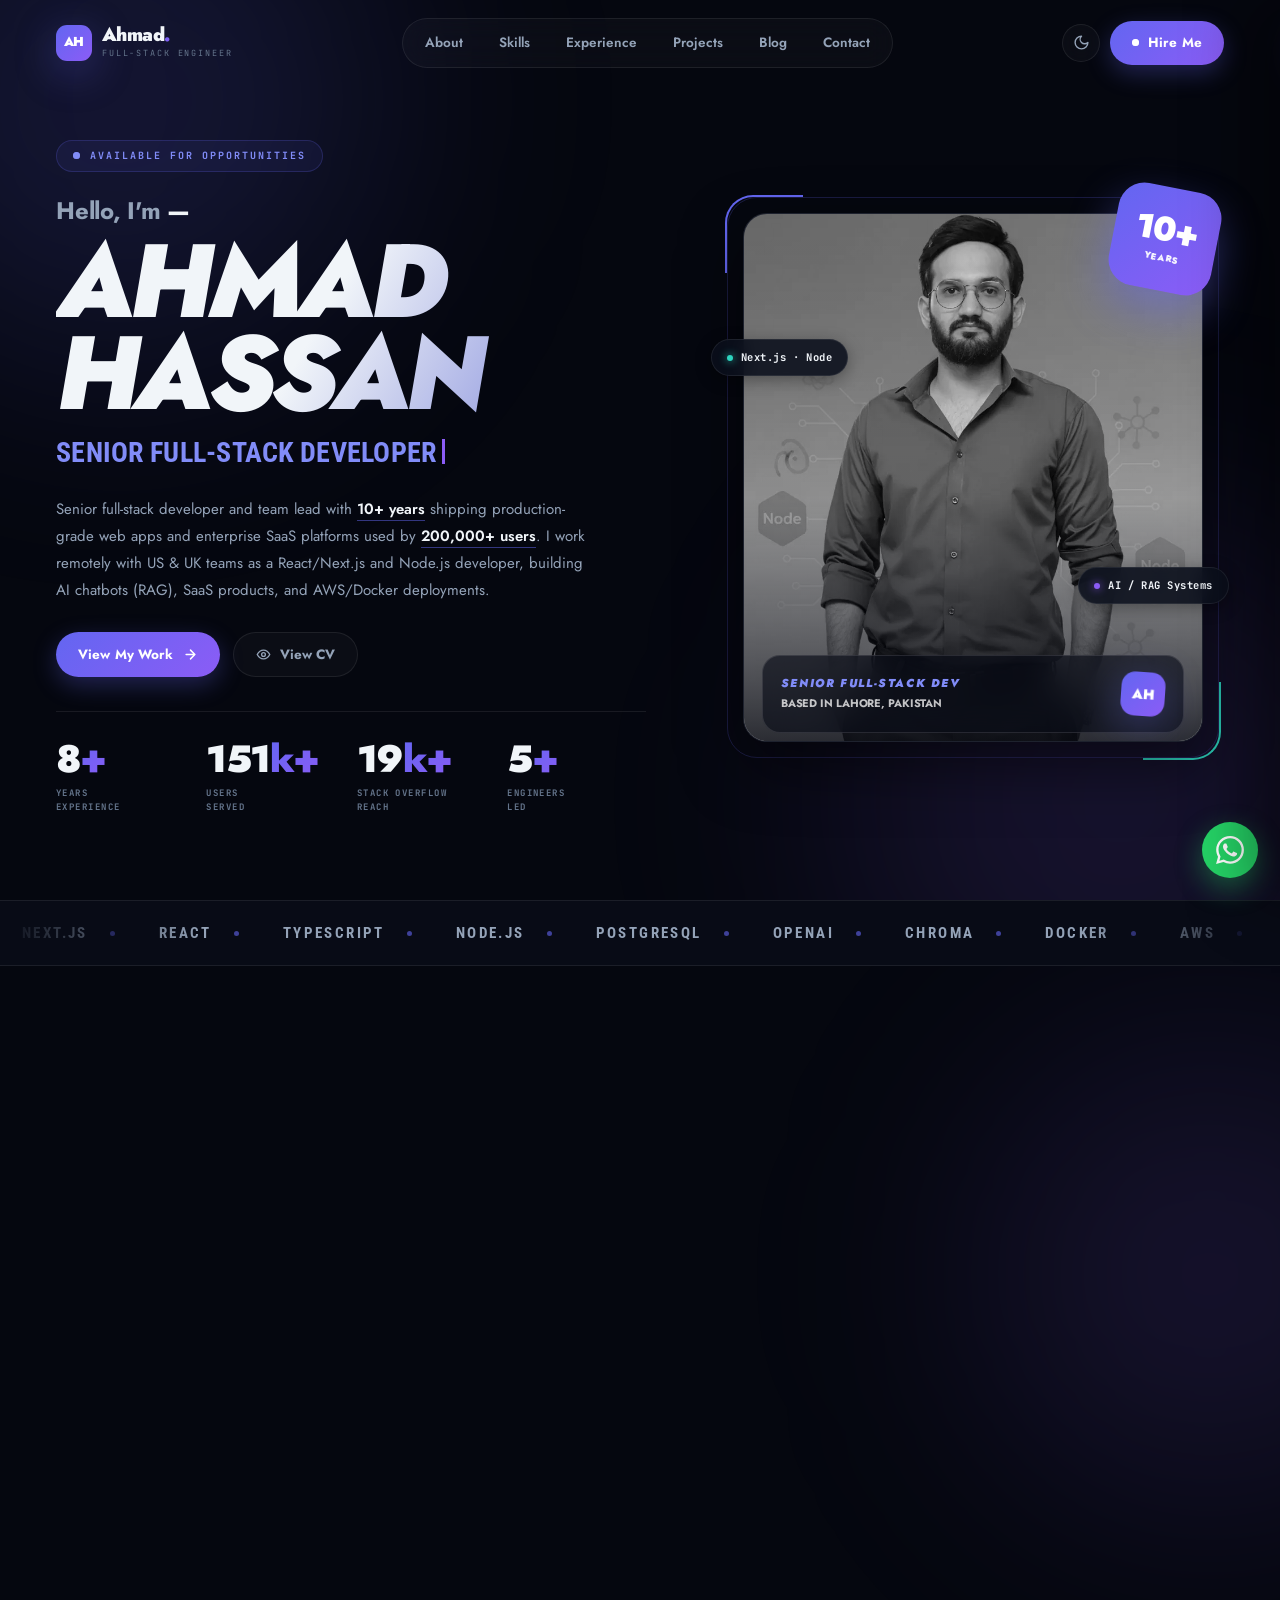
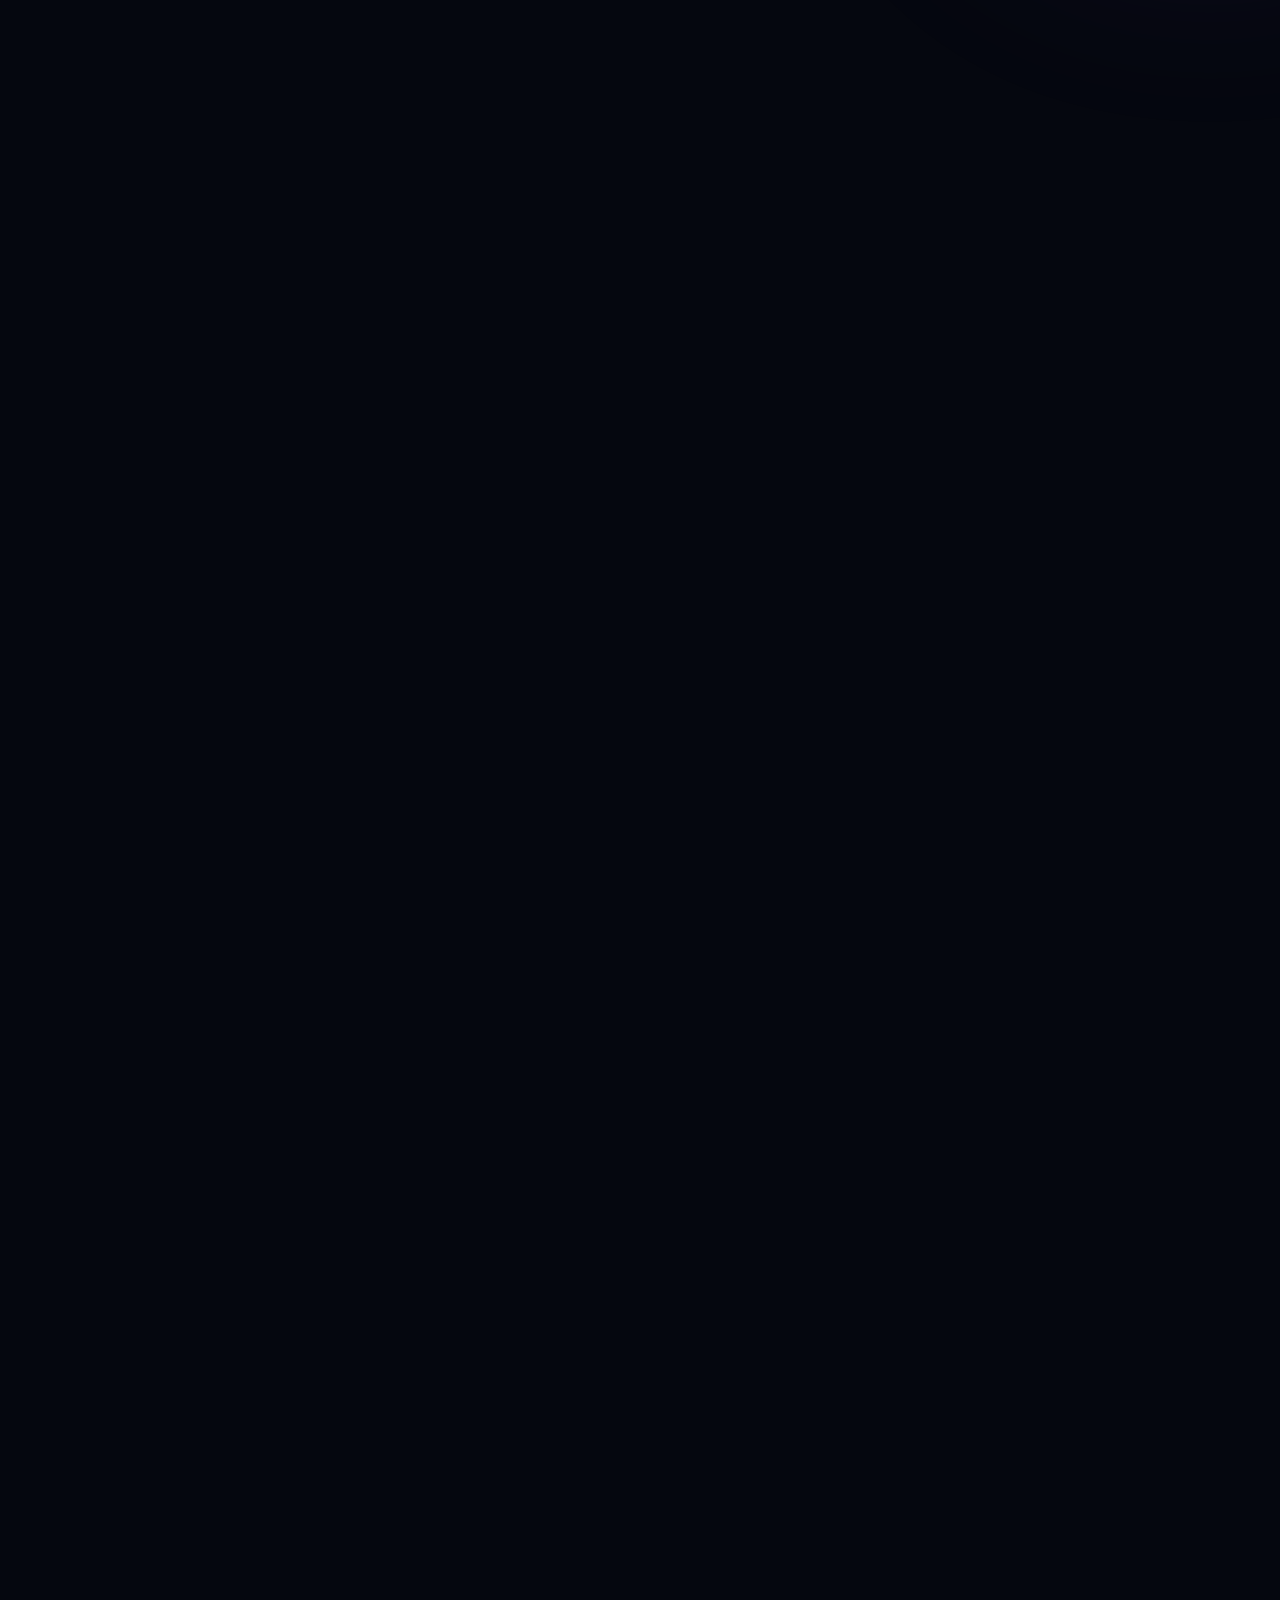
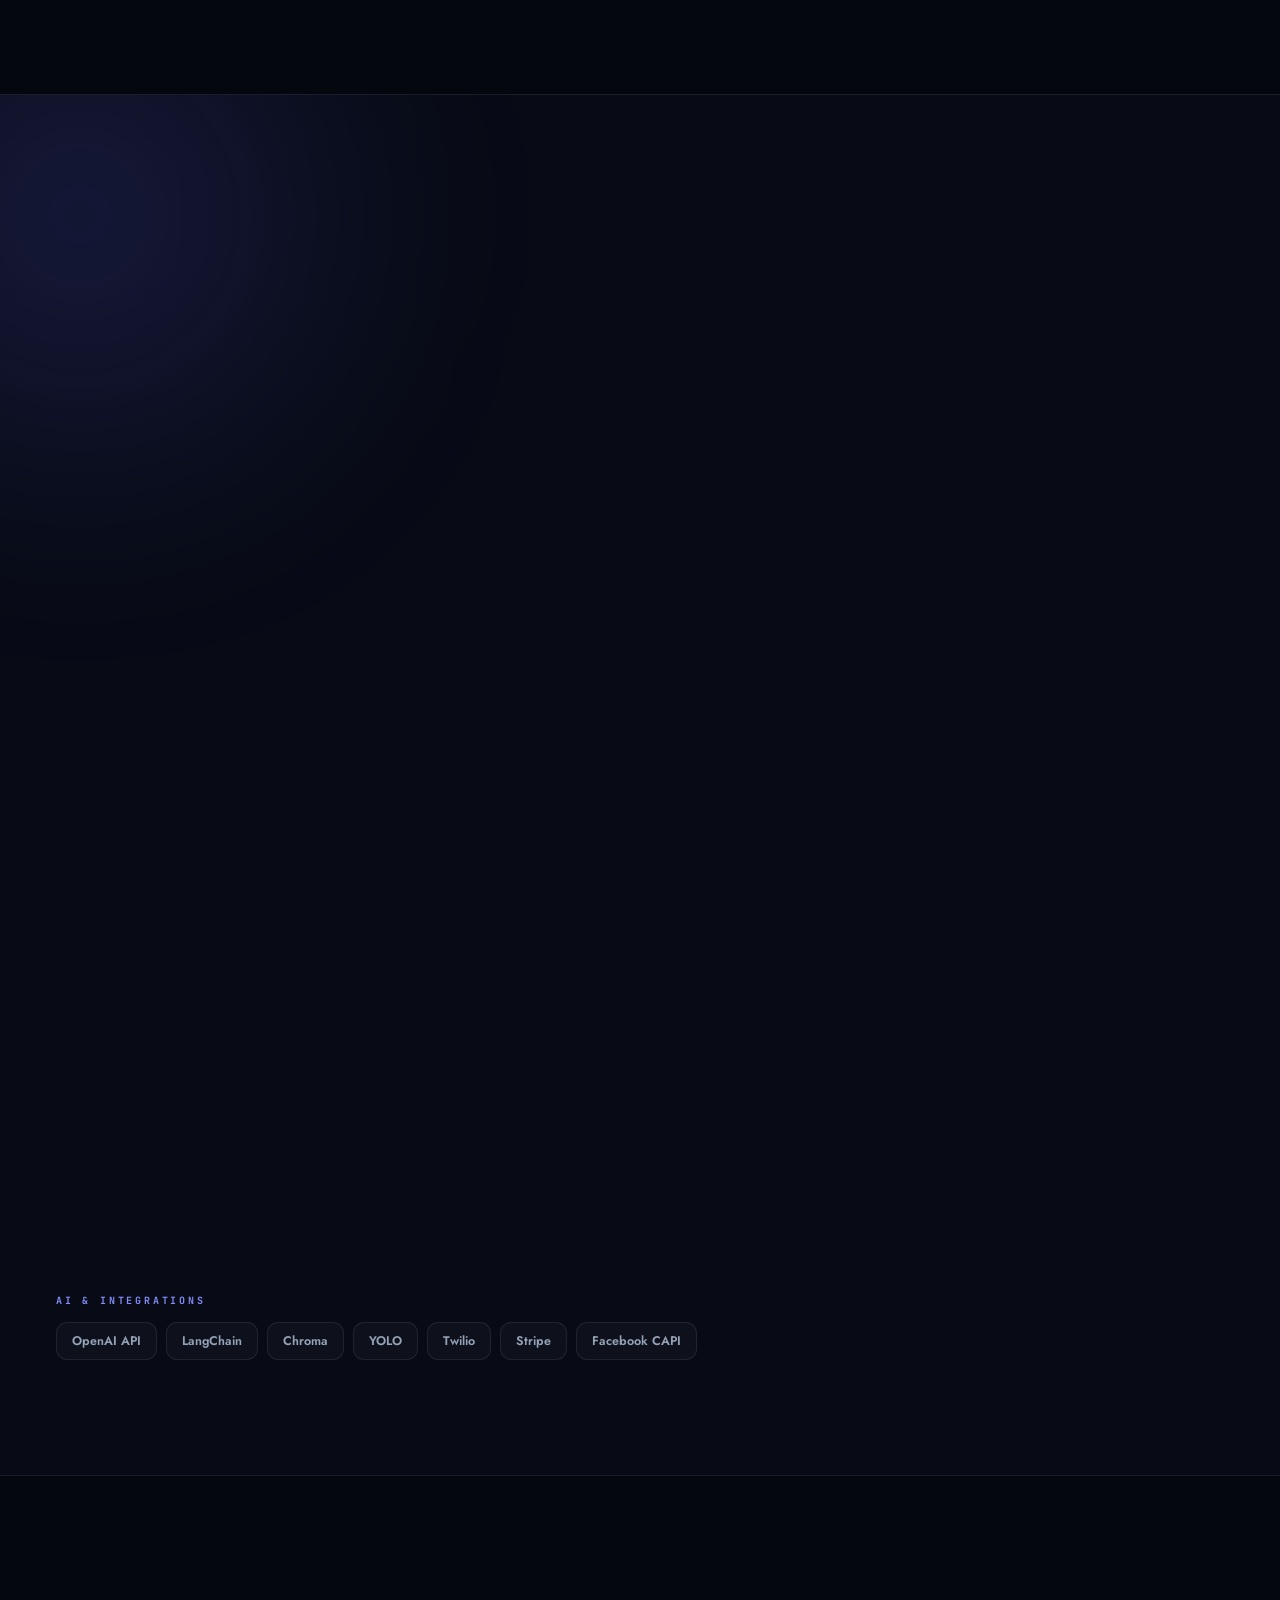
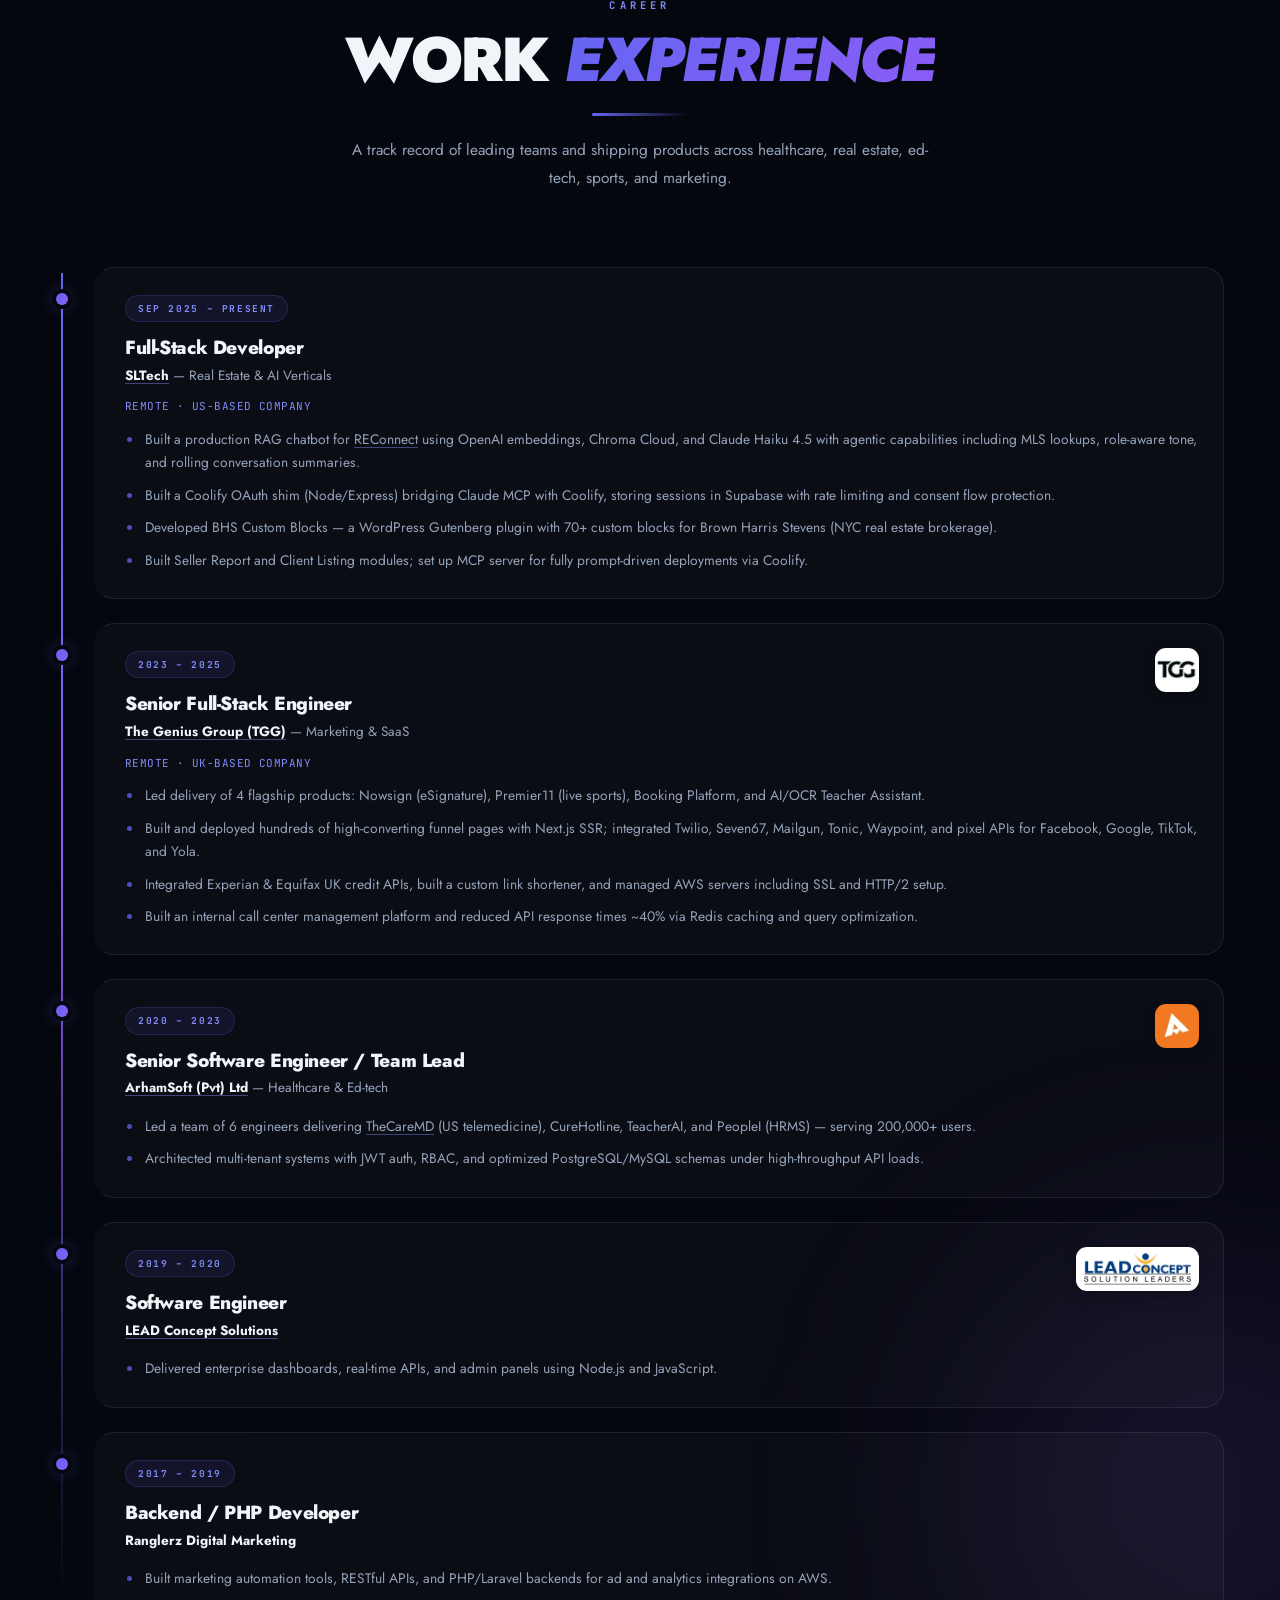
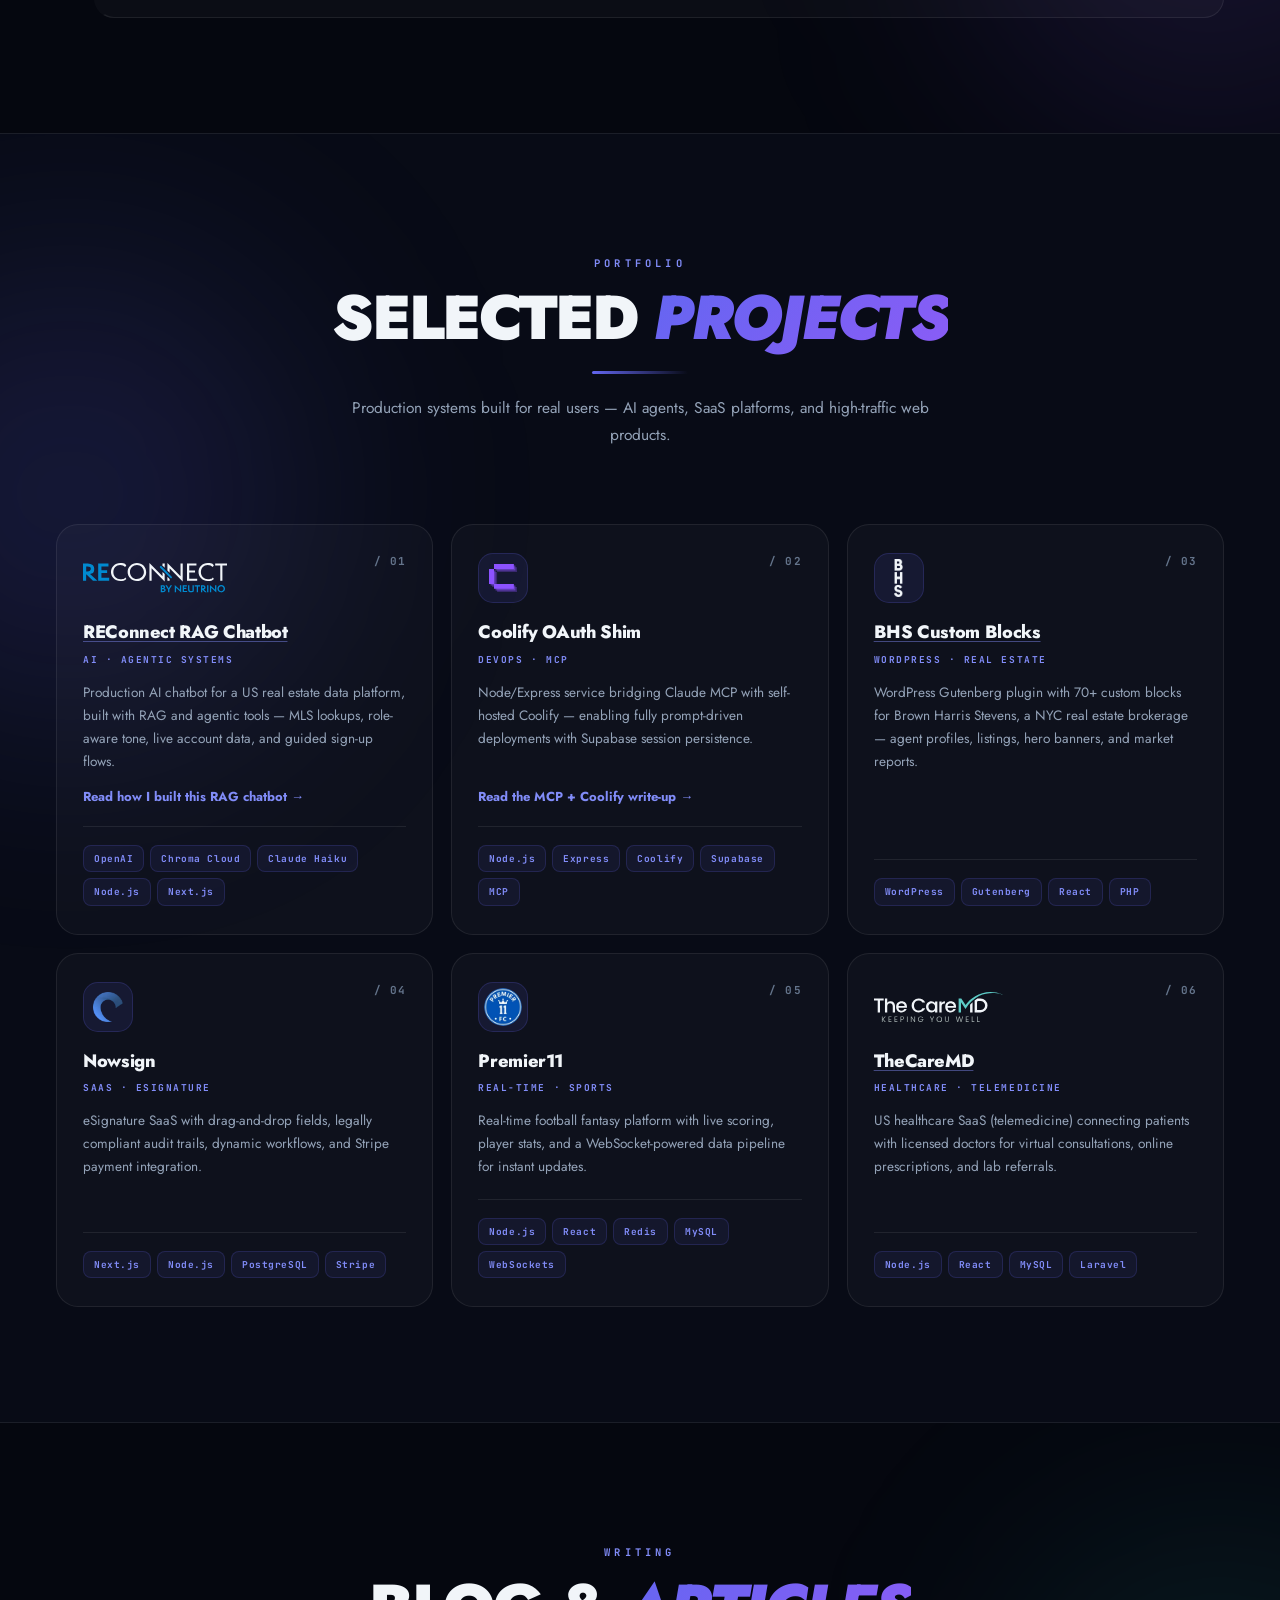
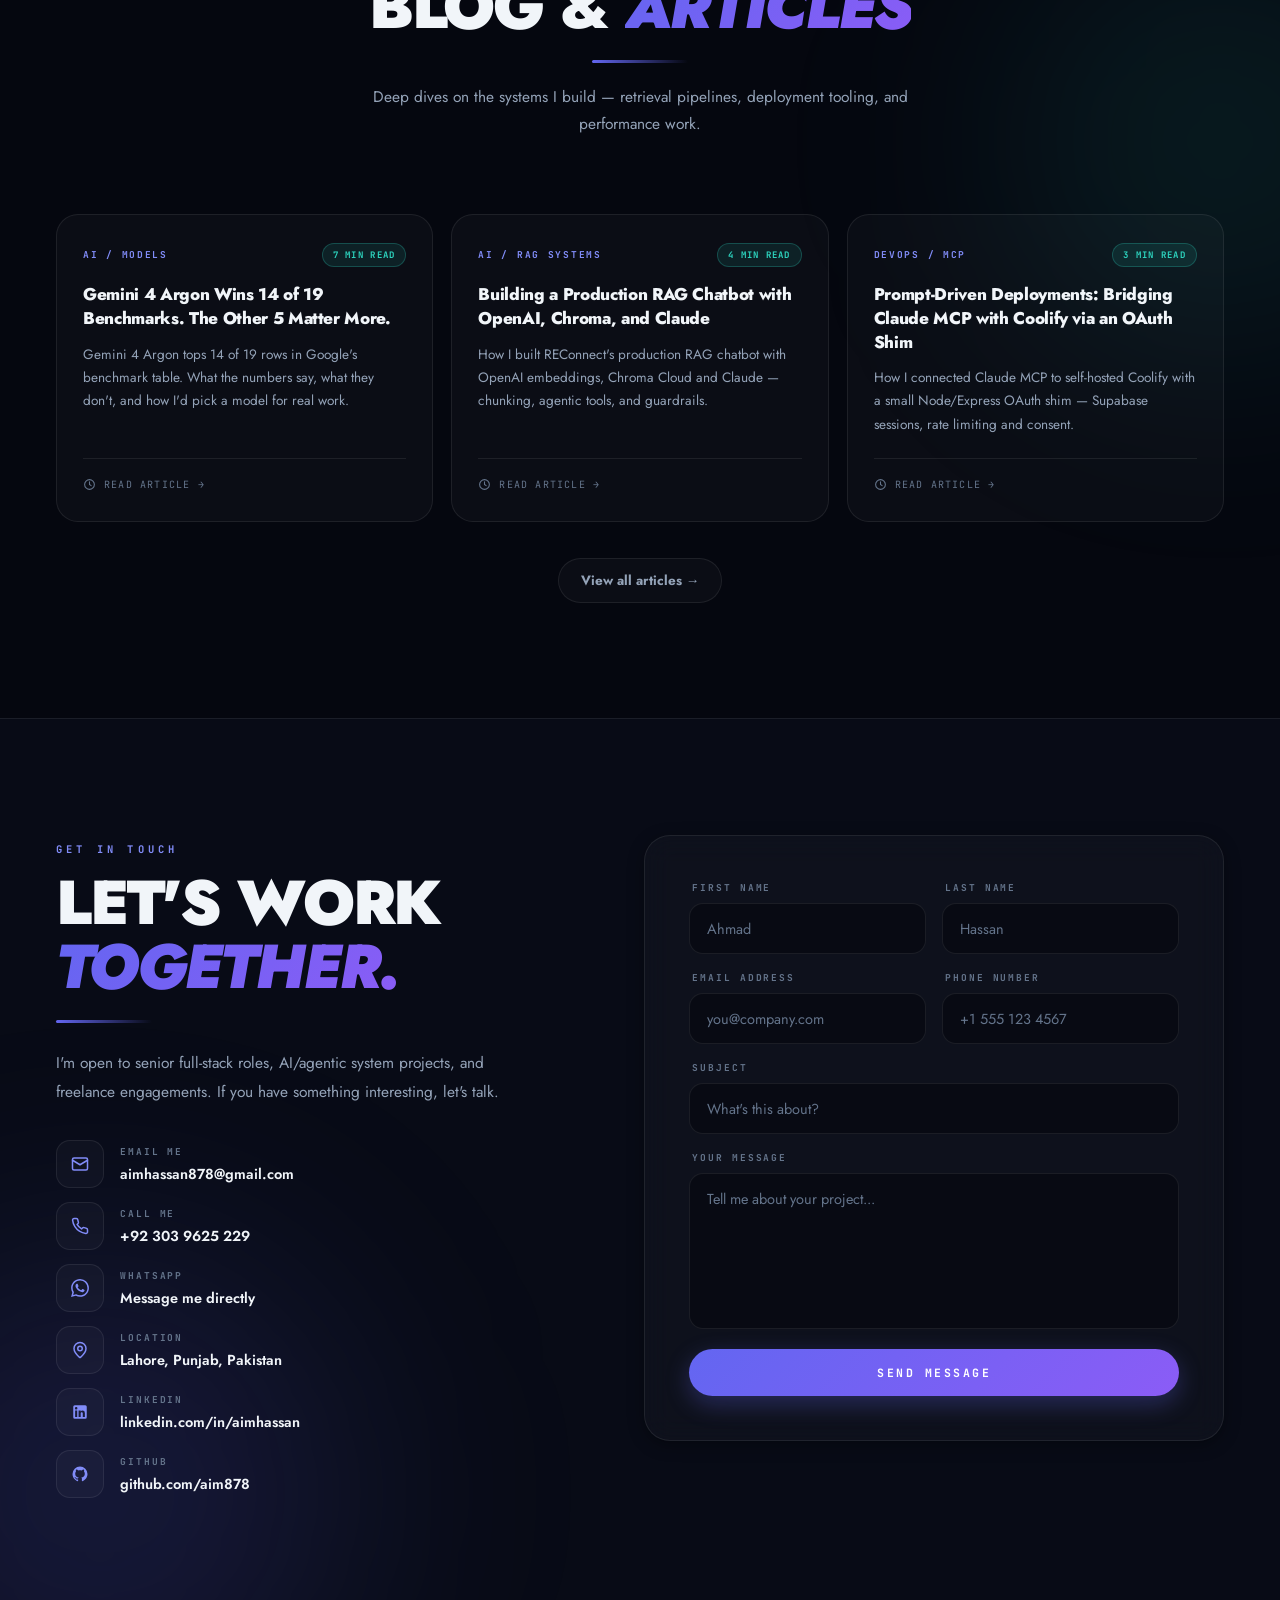
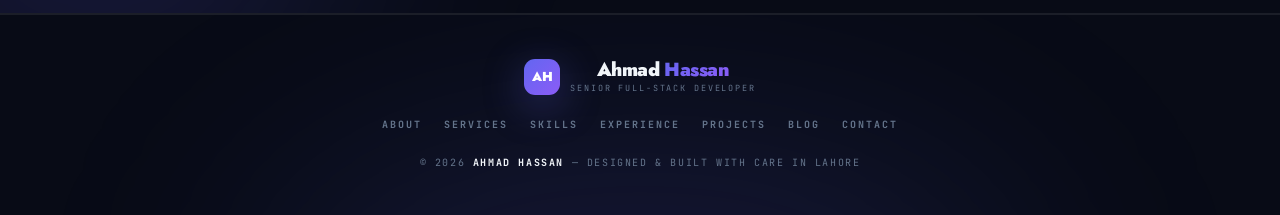
==== index.html @ 1c3fc58e "Show TGG, ArhamSoft and LEAD Concept logos in the Experience timeline Co-Authored-By: Claude Opus 5." ====
<!DOCTYPE html>
<html lang="en" data-theme="dark">
<head>
<meta charset="UTF-8">
<meta name="viewport" content="width=device-width, initial-scale=1.0">
<title>Ahmad Hassan | Senior Full-Stack Developer &amp; Team Lead</title>
<meta name="description" content="Ahmad Hassan — Senior Full-Stack Developer & Team Lead with 10+ years building production web apps, enterprise SaaS and AI/RAG systems.">
<link rel="canonical" href="https://www.ahmadhassan.pro/">
<link rel="alternate" type="application/rss+xml" title="Ahmad Hassan — Blog" href="/blog/rss.xml">
<link rel="icon" href="/favicon.ico" sizes="48x48">
<link rel="icon" href="/favicon.svg" type="image/svg+xml">
<link rel="apple-touch-icon" href="/apple-touch-icon.png">
<meta name="theme-color" content="#05070f">
<meta name="author" content="Ahmad Hassan">
<meta name="robots" content="index, follow">
<meta property="og:type" content="profile">
<meta property="og:url" content="https://www.ahmadhassan.pro/">
<meta property="og:title" content="Ahmad Hassan | Senior Full-Stack Developer &amp; Team Lead">
<meta property="og:description" content="Ahmad Hassan — Senior Full-Stack Developer &amp; Team Lead with 10+ years building production web apps, enterprise SaaS and AI/RAG systems.">
<meta property="og:image" content="https://www.ahmadhassan.pro/images/og-image.jpg">
<meta property="og:image:width" content="1200">
<meta property="og:image:height" content="630">
<meta property="og:image:alt" content="Ahmad Hassan — Senior Full-Stack Developer &amp; Team Lead">
<meta property="profile:first_name" content="Ahmad">
<meta property="profile:last_name" content="Hassan">
<meta name="twitter:card" content="summary_large_image">
<meta name="twitter:title" content="Ahmad Hassan | Senior Full-Stack Developer &amp; Team Lead">
<meta name="twitter:description" content="Ahmad Hassan — Senior Full-Stack Developer &amp; Team Lead with 10+ years building production web apps, enterprise SaaS and AI/RAG systems.">
<meta name="twitter:image" content="https://www.ahmadhassan.pro/images/og-image.jpg">
<script type="application/ld+json">
{
  "@context": "https://schema.org",
  "@graph": [
    {
      "@type": "Person",
      "name": "Ahmad Hassan",
      "url": "https://www.ahmadhassan.pro/",
      "image": "https://www.ahmadhassan.pro/images/ah.webp",
      "jobTitle": "Senior Full-Stack Developer",
      "email": "mailto:aimhassan878@gmail.com",
      "knowsAbout": [
        "Full-Stack Development",
        "React",
        "Next.js",
        "Node.js",
        "AI/RAG Systems",
        "Enterprise SaaS",
        "Cloud Infrastructure"
      ],
      "sameAs": [
        "https://www.linkedin.com/in/aimhassan",
        "https://github.com/aim878",
        "https://stackoverflow.com/users/2775435"
      ],
      "@id": "https://www.ahmadhassan.pro/#person"
    },
    {
      "@type": "WebSite",
      "@id": "https://www.ahmadhassan.pro/#website",
      "url": "https://www.ahmadhassan.pro/",
      "name": "Ahmad Hassan",
      "description": "Portfolio and blog of Ahmad Hassan, Senior Full-Stack Developer & Team Lead.",
      "inLanguage": "en",
      "publisher": {
        "@id": "https://www.ahmadhassan.pro/#person"
      }
    }
  ]
}
</script>
<link rel="preconnect" href="https://fonts.googleapis.com">
<link rel="preconnect" href="https://fonts.gstatic.com" crossorigin>
<link href="https://fonts.googleapis.com/css2?family=Jost:ital,wght@0,300..900;1,300..900&family=Roboto+Condensed:wght@300..900&family=JetBrains+Mono:wght@400;500;700&display=swap" rel="stylesheet">
<style>
/* ══════════════════════════════════════════════
   DESIGN TOKENS
   ══════════════════════════════════════════════ */
:root {
  --bg:            #05070f;
  --bg-alt:        #080b16;
  --surface:       rgba(255,255,255,0.028);
  --surface-solid: #0b0f1c;
  --elev:          #10141f;
  --border:        rgba(255,255,255,0.08);
  --border-hi:     rgba(255,255,255,0.15);
  --text:          #f1f5f9;
  --muted:         #94a3b8;
  --faint:         #64748b;

  --indigo:        #6366f1;
  --indigo-lt:     #818cf8;
  --violet:        #8b5cf6;
  --teal:          #2dd4bf;
  --grad:          linear-gradient(135deg, #6366f1 0%, #8b5cf6 100%);
  --grad-text:     linear-gradient(120deg, var(--text) 0%, var(--text) 45%, rgba(129,140,248,.85) 100%);

  --shadow-sm:     0 4px 16px rgba(0,0,0,.35);
  --shadow:        0 24px 60px rgba(0,0,0,.5);
  --glow:          0 10px 40px rgba(99,102,241,.35);

  --mono:          'JetBrains Mono', ui-monospace, monospace;
  --cond:          'Roboto Condensed', 'Jost', sans-serif;
  --shell:         min(1440px, 100%);
  --pad:           clamp(20px, 5vw, 56px);
  --nav-h:         84px;
}
[data-theme="light"] {
  --bg:            #f5f6fb;
  --bg-alt:        #ffffff;
  --surface:       rgba(255,255,255,0.75);
  --surface-solid: #ffffff;
  --elev:          #ffffff;
  --border:        rgba(15,23,42,0.09);
  --border-hi:     rgba(99,102,241,0.35);
  --text:          #0b1120;
  --muted:         #5b6579;
  --faint:         #94a3b8;
  --shadow-sm:     0 4px 16px rgba(15,23,42,.06);
  --shadow:        0 20px 50px rgba(15,23,42,.10);
  --glow:          0 10px 40px rgba(99,102,241,.28);
}

/* ══════════════════════════════════════════════
   BASE
   ══════════════════════════════════════════════ */
* { margin:0; padding:0; box-sizing:border-box; }
html { scroll-behavior:smooth; scroll-padding-top:110px; -webkit-text-size-adjust:100%; }
body {
  font-family:'Jost', 'Segoe UI', sans-serif;
  background:var(--bg); color:var(--text);
  overflow-x:hidden; line-height:1.6;
  -webkit-font-smoothing:antialiased;
  transition:background .5s ease, color .5s ease;
}
body.locked { overflow:hidden; }
img { display:block; max-width:100%; }
a { text-decoration:none; color:inherit; }
button, input, textarea { font-family:inherit; }
::selection { background:rgba(99,102,241,.35); color:#fff; }

::-webkit-scrollbar { width:8px; }
::-webkit-scrollbar-track { background:var(--bg); }
::-webkit-scrollbar-thumb { background:linear-gradient(var(--indigo), var(--violet)); border-radius:8px; }

.shell { width:var(--shell); margin-inline:auto; padding-inline:var(--pad); }

/* Ambient blur orbs */
.orb { position:absolute; border-radius:50%; filter:blur(120px); pointer-events:none; z-index:0; }
.orb-i { background:rgba(99,102,241,.16); }
.orb-v { background:rgba(139,92,246,.13); }
.orb-t { background:rgba(45,212,191,.10); }
[data-theme="light"] .orb { opacity:.55; }

/* ══════════════════════════════════════════════
   PRELOADER
   ══════════════════════════════════════════════ */
#preloader {
  position:fixed; inset:0; z-index:9999;
  background:var(--bg);
  display:flex; flex-direction:column; align-items:center; justify-content:center; gap:26px;
  transition:transform 1s cubic-bezier(.76,0,.24,1), opacity .6s ease .3s;
}
#preloader.done { transform:translateY(-100%); opacity:0; pointer-events:none; }
.pl-mark {
  font-size:clamp(56px, 12vw, 108px); font-weight:900; letter-spacing:-.06em; line-height:1;
  background:var(--grad); -webkit-background-clip:text; background-clip:text; color:transparent;
  animation:plPulse 2s ease-in-out infinite;
}
@keyframes plPulse { 0%,100%{opacity:1;transform:scale(1)} 50%{opacity:.62;transform:scale(.975)} }
.pl-track { width:min(300px, 60vw); height:2px; background:var(--border); border-radius:2px; overflow:hidden; }
.pl-fill { height:100%; width:0%; background:var(--grad); border-radius:2px; transition:width .25s ease; }
.pl-meta { display:flex; align-items:center; gap:12px; font-family:var(--mono); font-size:11px; letter-spacing:.28em; text-transform:uppercase; color:var(--faint); }
.pl-pct { color:var(--indigo-lt); font-weight:700; }
.pl-note { font-family:var(--mono); font-size:10px; letter-spacing:.45em; text-transform:uppercase; color:var(--faint); opacity:.65; }

/* ══════════════════════════════════════════════
   SCROLL PROGRESS
   ══════════════════════════════════════════════ */
#progress {
  position:fixed; top:0; left:0; height:2px; width:0%;
  background:var(--grad); z-index:1000; transition:width .12s linear;
  box-shadow:0 0 12px rgba(99,102,241,.7);
}

/* ══════════════════════════════════════════════
   NAVBAR
   ══════════════════════════════════════════════ */
#nav {
  position:fixed; top:0; left:0; right:0; z-index:900;
  padding:18px 0; transition:padding .4s ease, background .4s ease, border-color .4s ease, backdrop-filter .4s;
  border-bottom:1px solid transparent;
}
#nav.stuck {
  padding:11px 0; background:color-mix(in srgb, var(--bg) 78%, transparent);
  backdrop-filter:blur(18px); -webkit-backdrop-filter:blur(18px);
  border-bottom-color:var(--border);
}
.nav-inner { display:flex; align-items:center; justify-content:space-between; gap:16px; min-width:0; }

.brand { display:flex; align-items:center; gap:10px; min-width:0; }
.brand-badge {
  width:36px; height:36px; border-radius:11px; background:var(--grad);
  display:grid; place-items:center; color:#fff; font-weight:900; font-size:13px; letter-spacing:-.02em;
  box-shadow:var(--glow); transition:transform .4s cubic-bezier(.34,1.56,.64,1), box-shadow .4s;
}
.brand:hover .brand-badge { transform:rotate(-8deg) scale(1.07); box-shadow:0 12px 32px rgba(99,102,241,.55); }
.brand-name { font-size:19px; font-weight:900; letter-spacing:-.03em; line-height:1; }
.brand-name em { font-style:normal; background:var(--grad); -webkit-background-clip:text; background-clip:text; color:transparent; }
.brand-sub { font-family:var(--mono); font-size:8.5px; letter-spacing:.22em; text-transform:uppercase; color:var(--faint); margin-top:3px; }

.pillnav { display:none; align-items:center; gap:2px; padding:5px; border-radius:999px;
  background:var(--surface); border:1px solid var(--border);
  backdrop-filter:blur(14px); -webkit-backdrop-filter:blur(14px); }
.pillnav a {
  position:relative; padding:8px 17px; border-radius:999px;
  font-size:13.5px; font-weight:600; color:var(--muted);
  transition:color .3s ease; white-space:nowrap;
}
.pillnav a:hover { color:var(--text); }
.pillnav a.active { color:#fff; }
[data-theme="light"] .pillnav a.active { color:#fff; }
.pillnav a .pill-bg {
  position:absolute; inset:0; border-radius:999px; background:var(--grad);
  box-shadow:0 6px 18px rgba(99,102,241,.4); opacity:0; transform:scale(.85);
  transition:opacity .35s ease, transform .35s cubic-bezier(.34,1.4,.64,1); z-index:-1;
}
.pillnav a.active .pill-bg { opacity:1; transform:scale(1); }

.nav-actions { display:flex; align-items:center; gap:10px; flex-shrink:0; }
.icon-btn {
  width:38px; height:38px; border-radius:999px; display:grid; place-items:center;
  border:1px solid var(--border); background:var(--surface); color:var(--muted);
  cursor:pointer; transition:all .3s ease; backdrop-filter:blur(10px);
}
.icon-btn:hover { color:var(--indigo-lt); border-color:var(--border-hi); transform:translateY(-2px); }
.icon-btn svg { width:17px; height:17px; }
#sun { display:none; }
[data-theme="light"] #sun { display:block; }
[data-theme="light"] #moon { display:none; }

.btn-grad {
  display:inline-flex; align-items:center; gap:9px;
  padding:11px 22px; border-radius:999px; background:var(--grad); color:#fff;
  font-size:13.5px; font-weight:700; letter-spacing:.01em;
  box-shadow:0 8px 24px rgba(99,102,241,.3);
  transition:transform .3s ease, box-shadow .3s ease; border:none; cursor:pointer;
}
.btn-grad:hover { transform:translateY(-2px); box-shadow:0 14px 34px rgba(99,102,241,.5); }
.btn-ghost {
  display:inline-flex; align-items:center; gap:9px;
  padding:11px 22px; border-radius:999px; border:1px solid var(--border);
  color:var(--muted); font-size:13.5px; font-weight:700; background:var(--surface);
  transition:all .3s ease; cursor:pointer;
}
.btn-ghost:hover { color:var(--indigo-lt); border-color:var(--border-hi); transform:translateY(-2px); }
.btn-grad svg, .btn-ghost svg { width:15px; height:15px; }

.ping { position:relative; display:inline-flex; width:7px; height:7px; flex-shrink:0; }
.ping i { position:absolute; inset:0; border-radius:50%; background:currentColor; opacity:.65; animation:ping 1.8s cubic-bezier(0,0,.2,1) infinite; }
.ping b { position:relative; width:7px; height:7px; border-radius:50%; background:currentColor; }
@keyframes ping { 75%,100% { transform:scale(2.4); opacity:0; } }

.burger {
  width:38px; height:38px; border-radius:999px; border:1px solid var(--border); background:var(--surface);
  display:flex; flex-direction:column; align-items:center; justify-content:center; gap:5px; cursor:pointer;
  transition:border-color .3s;
}
.burger:hover { border-color:var(--border-hi); }
.burger span { display:block; width:15px; height:1.6px; border-radius:2px; background:var(--text); transition:transform .35s ease, opacity .25s ease; }
.burger.open span:nth-child(1) { transform:translateY(6.6px) rotate(45deg); }
.burger.open span:nth-child(2) { opacity:0; }
.burger.open span:nth-child(3) { transform:translateY(-6.6px) rotate(-45deg); }

/* Mobile drawer */
#scrim { position:fixed; inset:0; background:rgba(0,0,0,.55); backdrop-filter:blur(4px); z-index:940; opacity:0; pointer-events:none; transition:opacity .45s ease; }
#scrim.open { opacity:1; pointer-events:auto; }
#drawer {
  position:fixed; top:0; right:0; bottom:0; width:min(310px, 84vw); z-index:950;
  background:var(--bg-alt); border-left:1px solid var(--border);
  transform:translateX(100%); transition:transform .5s cubic-bezier(.76,0,.24,1);
  display:flex; flex-direction:column; box-shadow:-30px 0 60px rgba(0,0,0,.4);
}
#drawer.open { transform:translateX(0); }
.dw-head { display:flex; align-items:center; justify-content:space-between; padding:22px 24px; border-bottom:1px solid var(--border); }
.dw-body { flex:1; overflow-y:auto; padding:24px 18px; }
.dw-label { font-family:var(--mono); font-size:9.5px; letter-spacing:.24em; text-transform:uppercase; color:var(--faint); padding:0 12px; margin-bottom:12px; }
.dw-body a {
  display:flex; align-items:center; gap:12px; padding:12px 14px; border-radius:12px;
  font-size:14.5px; font-weight:600; color:var(--muted); transition:all .25s ease;
}
.dw-body a:hover, .dw-body a.active { background:var(--surface); color:var(--text); }
.dw-body a i { width:6px; height:6px; border-radius:50%; background:var(--faint); flex-shrink:0; transition:background .25s; }
.dw-body a.active i { background:var(--indigo); box-shadow:0 0 10px var(--indigo); }
.dw-body a.active em { margin-left:auto; font-style:normal; font-family:var(--mono); font-size:9px; letter-spacing:.14em; text-transform:uppercase; color:var(--indigo-lt); }
.dw-foot { padding:22px 20px; border-top:1px solid var(--border); display:flex; flex-direction:column; gap:11px; }
.dw-foot .btn-grad, .dw-foot .btn-ghost { justify-content:center; }

/* ══════════════════════════════════════════════
   SECTION FURNITURE
   ══════════════════════════════════════════════ */
section { position:relative; padding:clamp(72px, 9vw, 128px) 0; overflow:hidden; }
.band { background:var(--bg-alt); border-block:1px solid var(--border); }

.eyebrow {
  display:inline-block; font-family:var(--mono); font-size:10.5px; font-weight:700;
  letter-spacing:.4em; text-transform:uppercase; color:var(--indigo-lt); margin-bottom:14px;
}
.head-title {
  font-size:clamp(32px, 5.6vw, 62px); font-weight:900; line-height:1.02;
  letter-spacing:-.035em; text-transform:uppercase;
}
.head-title em { font-style:italic; background:var(--grad); -webkit-background-clip:text; background-clip:text; color:transparent; }
.head-rule { width:96px; height:3px; border-radius:3px; background:linear-gradient(90deg, var(--indigo), transparent); margin-top:22px; }
.head-c { text-align:center; }
.head-c .head-rule { margin-inline:auto; }
.head-sub { color:var(--muted); font-size:15.5px; line-height:1.75; max-width:600px; margin-top:20px; }
.head-c .head-sub { margin-inline:auto; }
.head-wrap { margin-bottom:clamp(44px, 6vw, 76px); position:relative; z-index:1; }

/* ══════════════════════════════════════════════
   HERO
   ══════════════════════════════════════════════ */
#hero {
  min-height:100vh; display:flex; align-items:center;
  padding-top:calc(var(--nav-h) + 26px); padding-bottom:56px;
}
#hero .orb-1 { top:-160px; left:-140px; width:520px; height:520px; animation:float 14s ease-in-out infinite; }
#hero .orb-2 { bottom:-180px; right:-120px; width:560px; height:560px; animation:float 18s ease-in-out infinite reverse; }
@keyframes float { 0%,100%{transform:translate(0,0)} 50%{transform:translate(28px,-32px)} }

.hero-grid { display:grid; grid-template-columns:1fr; gap:clamp(48px, 6vw, 76px); align-items:center; position:relative; z-index:2; }

.chip-live {
  display:inline-flex; align-items:center; gap:10px; padding:7px 16px; border-radius:999px;
  background:rgba(99,102,241,.08); border:1px solid rgba(99,102,241,.22); color:var(--indigo-lt);
  font-family:var(--mono); font-size:10px; font-weight:700; letter-spacing:.2em; text-transform:uppercase;
}
.hero-hello { font-size:clamp(16px, 2.2vw, 24px); font-weight:700; color:var(--muted); letter-spacing:-.01em; margin-top:20px; }
.hero-name span { display:block; }
.hero-hello b { color:var(--text); font-weight:800; }
.hero-name {
  font-size:clamp(46px, 8.4vw, 104px); font-weight:900; font-style:italic; text-transform:uppercase;
  line-height:.88; letter-spacing:-.055em; margin:6px 0 4px;
  background:var(--grad-text); -webkit-background-clip:text; background-clip:text; color:transparent;
}
.hero-roles {
  font-family:var(--cond); font-size:clamp(17px, 2.5vw, 28px); font-weight:700;
  text-transform:uppercase; letter-spacing:.01em; color:var(--indigo-lt);
  min-height:1.5em; margin-top:12px;
}
.caret { display:inline-block; width:3px; height:.92em; background:var(--violet); margin-left:5px; vertical-align:-.08em; animation:blink .9s step-end infinite; }
@keyframes blink { 50% { opacity:0; } }
.hero-bio { color:var(--muted); font-size:15px; line-height:1.8; max-width:545px; margin-top:20px; }
.hero-bio strong { color:var(--text); font-weight:600; border-bottom:1px solid rgba(99,102,241,.5); }
.hero-cta { display:flex; flex-wrap:wrap; gap:13px; margin-top:28px; }

.hero-stats { display:grid; grid-template-columns:repeat(4, 1fr); gap:12px; margin-top:34px; padding-top:28px; border-top:1px solid var(--border); }
.stat-num { font-size:clamp(24px, 3.4vw, 38px); font-weight:900; letter-spacing:-.04em; line-height:1; }
.stat-num span { background:var(--grad); -webkit-background-clip:text; background-clip:text; color:transparent; }
.stat-label { font-family:var(--mono); font-size:9px; font-weight:700; letter-spacing:.16em; text-transform:uppercase; color:var(--faint); margin-top:9px; line-height:1.5; }

/* Hero photo */
.hero-visual { position:relative; display:flex; justify-content:center; }
.photo-wrap { position:relative; width:100%; max-width:460px; }
.photo-frame { position:absolute; inset:-16px; border:1px solid rgba(99,102,241,.22); border-radius:30px; transition:transform .6s cubic-bezier(.34,1.3,.64,1); }
.photo-wrap:hover .photo-frame { transform:scale(1.035); }
.corner { position:absolute; width:78px; height:78px; pointer-events:none; }
.corner.tl { top:-18px; left:-18px; border-top:2px solid var(--indigo); border-left:2px solid var(--indigo); border-top-left-radius:28px; }
.corner.br { bottom:-18px; right:-18px; border-bottom:2px solid var(--teal); border-right:2px solid var(--teal); border-bottom-right-radius:28px; }
.photo {
  position:relative; overflow:hidden; border-radius:24px; aspect-ratio:4/4.6;
  border:1px solid var(--border); background:var(--surface-solid); box-shadow:var(--shadow);
}
.photo img { width:100%; height:100%; object-fit:cover; object-position:top center;
  filter:grayscale(1) contrast(1.04); transform:scale(1.05);
  transition:filter 1s ease, transform 1s cubic-bezier(.22,1,.36,1); }
.photo-wrap:hover .photo img { filter:grayscale(0); transform:scale(1); }
.photo::after { content:''; position:absolute; inset:0; background:linear-gradient(to top, rgba(5,7,15,.82) 0%, rgba(5,7,15,.05) 46%, transparent 100%); }

.photo-card {
  position:absolute; left:18px; right:18px; bottom:18px; z-index:3;
  display:flex; align-items:center; justify-content:space-between; gap:14px;
  padding:16px 18px; border-radius:18px;
  background:rgba(8,11,22,.62); border:1px solid rgba(255,255,255,.11);
  backdrop-filter:blur(16px); -webkit-backdrop-filter:blur(16px);
  transform:translateY(10px); transition:transform .6s cubic-bezier(.22,1,.36,1);
}
.photo-wrap:hover .photo-card { transform:translateY(0); }
.pc-role { font-size:11.5px; font-weight:900; font-style:italic; letter-spacing:.14em; text-transform:uppercase; color:var(--indigo-lt); }
.pc-loc { font-size:11px; font-weight:700; letter-spacing:-.01em; text-transform:uppercase; color:rgba(255,255,255,.75); margin-top:3px; }
.pc-mark { width:44px; height:44px; border-radius:14px; background:var(--grad); display:grid; place-items:center;
  color:#fff; font-weight:900; font-size:14px; transform:rotate(4deg); box-shadow:var(--glow);
  transition:transform .5s cubic-bezier(.34,1.4,.64,1); flex-shrink:0; }
.photo-wrap:hover .pc-mark { transform:rotate(0); }

.years-badge {
  position:absolute; top:-26px; right:-14px; z-index:4;
  width:104px; height:104px; border-radius:26px; background:var(--grad); color:#fff;
  display:flex; flex-direction:column; align-items:center; justify-content:center;
  box-shadow:0 20px 44px rgba(99,102,241,.45); transform:rotate(11deg);
  transition:transform .6s cubic-bezier(.34,1.4,.64,1);
}
.photo-wrap:hover .years-badge { transform:rotate(0); }
.years-badge b { font-size:34px; font-weight:900; line-height:1; letter-spacing:-.04em; }
.years-badge span { font-size:9px; font-weight:900; letter-spacing:.08em; text-transform:uppercase; margin-top:4px; opacity:.92; }

.orbit-chip {
  position:absolute; z-index:4; display:flex; align-items:center; gap:8px;
  padding:9px 15px; border-radius:999px;
  background:color-mix(in srgb, var(--surface-solid) 88%, transparent);
  border:1px solid var(--border); box-shadow:var(--shadow-sm);
  font-family:var(--mono); font-size:10.5px; font-weight:700; letter-spacing:.05em; color:var(--text);
  backdrop-filter:blur(10px);
}
.orbit-chip i { width:6px; height:6px; border-radius:50%; background:var(--teal); box-shadow:0 0 9px var(--teal); }
.orbit-chip.a { left:-32px; top:24%; animation:bob 5s ease-in-out infinite; }
.orbit-chip.b { right:-26px; bottom:26%; animation:bob 6.5s ease-in-out infinite .8s; }
.orbit-chip.b i { background:var(--violet); box-shadow:0 0 9px var(--violet); }
@keyframes bob { 0%,100%{transform:translateY(0)} 50%{transform:translateY(-13px)} }

/* ══════════════════════════════════════════════
   MARQUEE
   ══════════════════════════════════════════════ */
.marquee { border-block:1px solid var(--border); background:var(--bg-alt); padding:20px 0; overflow:hidden; position:relative; }
.marquee::before, .marquee::after { content:''; position:absolute; top:0; bottom:0; width:16%; z-index:2; pointer-events:none; }
.marquee::before { left:0; background:linear-gradient(90deg, var(--bg-alt), transparent); }
.marquee::after { right:0; background:linear-gradient(270deg, var(--bg-alt), transparent); }
.mq-track { display:flex; width:max-content; animation:slide 34s linear infinite; }
.marquee:hover .mq-track { animation-play-state:paused; }
@keyframes slide { to { transform:translateX(-50%); } }
.mq-item { display:flex; align-items:center; gap:22px; padding-inline:22px;
  font-family:var(--cond); font-size:15px; font-weight:700; letter-spacing:.16em; text-transform:uppercase; color:var(--muted); white-space:nowrap; }
.mq-item::after { content:''; width:5px; height:5px; border-radius:50%; background:var(--indigo); opacity:.6; }

/* ══════════════════════════════════════════════
   ABOUT
   ══════════════════════════════════════════════ */
#about .orb-1 { top:6%; right:-160px; width:460px; height:460px; }
.about-grid { display:grid; grid-template-columns:1fr; gap:clamp(52px, 6vw, 80px); align-items:center; position:relative; z-index:1; }
.about-lead { font-size:clamp(19px, 2.4vw, 27px); font-weight:700; line-height:1.4; letter-spacing:-.02em; margin-bottom:22px; }
.about-lead u { text-decoration:none; background:var(--grad); -webkit-background-clip:text; background-clip:text; color:transparent; }
.about-copy p { color:var(--muted); font-size:15px; line-height:1.85; margin-bottom:17px; }
.about-copy strong { color:var(--text); font-weight:600; border-bottom:1px solid rgba(99,102,241,.45); }

.stat-cards { display:grid; grid-template-columns:repeat(2, 1fr); gap:13px; margin-top:32px; }
.stat-card {
  padding:22px 20px; border-radius:18px; background:var(--surface); border:1px solid var(--border);
  transition:transform .4s cubic-bezier(.22,1,.36,1), border-color .4s, box-shadow .4s; position:relative; overflow:hidden;
}
.stat-card::before { content:''; position:absolute; top:0; left:0; right:0; height:2px; background:var(--grad); transform:scaleX(0); transform-origin:left; transition:transform .45s ease; }
.stat-card:hover { transform:translateY(-5px); border-color:var(--border-hi); box-shadow:var(--shadow-sm); }
.stat-card:hover::before { transform:scaleX(1); }
.sc-num { font-size:30px; font-weight:900; letter-spacing:-.04em; line-height:1; }
.sc-num span { background:var(--grad); -webkit-background-clip:text; background-clip:text; color:transparent; }
.sc-label { font-size:12.5px; color:var(--muted); margin-top:9px; line-height:1.5; }

.social-row { display:flex; flex-wrap:wrap; gap:11px; margin-top:30px; }
.social-btn {
  display:inline-flex; align-items:center; gap:9px; padding:10px 17px; border-radius:12px;
  background:var(--surface); border:1px solid var(--border); color:var(--muted);
  font-size:12.5px; font-weight:600; transition:all .3s ease;
}
.social-btn svg { width:15px; height:15px; fill:currentColor; }
.social-btn:hover { color:var(--indigo-lt); border-color:var(--border-hi); transform:translateY(-3px); box-shadow:var(--shadow-sm); }

.about-visual { position:relative; }
.about-photo { position:relative; border-radius:26px; overflow:hidden; aspect-ratio:4/4.7;
  border:1px solid var(--border); background:var(--surface-solid); box-shadow:var(--shadow); }
.about-photo img { width:100%; height:100%; object-fit:cover; object-position:top center;
  filter:grayscale(1); transform:scale(1.06); transition:filter 1s, transform 1s cubic-bezier(.22,1,.36,1); }
.about-visual:hover .about-photo img { filter:grayscale(0); transform:scale(1); }
.about-ring { position:absolute; inset:-18px; border:1px solid rgba(99,102,241,.2); border-radius:32px;
  transition:transform .6s cubic-bezier(.34,1.3,.64,1); }
.about-visual:hover .about-ring { transform:scale(1.04); }
.about-tags { position:absolute; left:16px; right:16px; bottom:16px; display:flex; flex-wrap:wrap; gap:7px; z-index:2; }
.about-tags span { font-family:var(--mono); font-size:9.5px; font-weight:700; letter-spacing:.1em; text-transform:uppercase;
  padding:6px 11px; border-radius:999px; background:rgba(8,11,22,.66); border:1px solid rgba(255,255,255,.12);
  color:#e2e8f0; backdrop-filter:blur(12px); }

/* ══════════════════════════════════════════════
   SKILLS
   ══════════════════════════════════════════════ */
#skills .orb-1 { top:-100px; left:-140px; width:440px; height:440px; }
.skill-grid { display:grid; grid-template-columns:1fr; gap:16px; position:relative; z-index:1; }
.skill-card {
  padding:26px 24px; border-radius:20px; background:var(--surface); border:1px solid var(--border);
  transition:transform .4s cubic-bezier(.22,1,.36,1), border-color .4s, box-shadow .4s;
  position:relative; overflow:hidden; display:flex; flex-direction:column;
}
.skill-card:hover { transform:translateY(-5px); border-color:var(--border-hi); box-shadow:var(--shadow-sm); }
.sk-top { display:flex; align-items:center; gap:14px; margin-bottom:16px; }
.sk-icon { width:46px; height:46px; border-radius:14px; display:grid; place-items:center; font-size:19px;
  background:rgba(99,102,241,.1); border:1px solid rgba(99,102,241,.2); flex-shrink:0;
  transition:transform .45s cubic-bezier(.34,1.5,.64,1); }
.skill-card:hover .sk-icon { transform:rotate(-8deg) scale(1.07); }
.sk-name { font-size:16px; font-weight:800; letter-spacing:-.01em; }
.sk-kind { font-family:var(--mono); font-size:10px; letter-spacing:.13em; text-transform:uppercase; color:var(--faint); margin-top:3px; }
.sk-pct { margin-left:auto; font-family:var(--mono); font-size:19px; font-weight:700;
  background:var(--grad); -webkit-background-clip:text; background-clip:text; color:transparent; }
.sk-desc { font-size:13.5px; color:var(--muted); line-height:1.7; margin-bottom:18px; flex:1; }
.sk-bar { height:7px; border-radius:999px; background:color-mix(in srgb, var(--text) 8%, transparent); padding:2px; }
.sk-fill { height:100%; width:0; border-radius:999px; background:var(--grad); transition:width 1.5s cubic-bezier(.22,1,.36,1); box-shadow:0 0 12px rgba(99,102,241,.5); }
.sk-scale { display:flex; justify-content:space-between; font-family:var(--mono); font-size:9px; font-weight:700;
  letter-spacing:.14em; text-transform:uppercase; color:var(--faint); margin-top:9px; }

.stack-block { margin-top:52px; position:relative; z-index:1; }
.stack-row + .stack-row { margin-top:24px; }
.stack-title { font-family:var(--mono); font-size:10px; font-weight:700; letter-spacing:.28em; text-transform:uppercase; color:var(--indigo-lt); margin-bottom:13px; }
.chips { display:flex; flex-wrap:wrap; gap:9px; }
.chip {
  padding:8px 15px; border-radius:11px; background:var(--surface); border:1px solid var(--border);
  font-size:12.5px; font-weight:600; color:var(--muted); cursor:default;
  transition:all .28s ease;
}
.chip:hover { color:var(--text); border-color:var(--border-hi); background:rgba(99,102,241,.09); transform:translateY(-3px); }

/* ══════════════════════════════════════════════
   EXPERIENCE
   ══════════════════════════════════════════════ */
#experience .orb-1 { bottom:0; right:-170px; width:480px; height:480px; }
.timeline { position:relative; padding-left:30px; z-index:1; }
.timeline::before { content:''; position:absolute; left:5px; top:6px; bottom:20px; width:1.5px;
  background:linear-gradient(to bottom, var(--indigo), var(--violet) 45%, transparent); }
.tl-item { position:relative; padding-bottom:24px; }
.tl-item:last-child { padding-bottom:0; }
.tl-node { position:absolute; left:-30px; top:26px; width:12px; height:12px; border-radius:50%;
  background:var(--grad); box-shadow:0 0 0 4px var(--bg), 0 0 16px rgba(99,102,241,.7); }
.tl-card {
  padding:26px 26px 26px 28px; border-radius:20px; background:var(--surface); border:1px solid var(--border);
  border-left:3px solid transparent; transition:transform .4s cubic-bezier(.22,1,.36,1), border-color .4s, box-shadow .4s;
}
.tl-card { position:relative; }
.tl-logo { display:block; height:44px; width:auto; border-radius:11px; margin-bottom:14px; box-shadow:0 4px 14px rgba(0,0,0,.25); }
@media (min-width:640px) { .tl-logo { position:absolute; top:24px; right:24px; margin:0; } }
.tl-card:hover { transform:translateX(7px); border-color:var(--border-hi); border-left-color:var(--indigo); box-shadow:var(--shadow-sm); }
.tl-date { display:inline-block; font-family:var(--mono); font-size:9.5px; font-weight:700; letter-spacing:.17em;
  text-transform:uppercase; color:var(--indigo-lt); padding:5px 12px; border-radius:999px;
  background:rgba(99,102,241,.09); border:1px solid rgba(99,102,241,.2); margin-bottom:14px; }
.tl-role { font-size:19px; font-weight:800; letter-spacing:-.02em; line-height:1.25; }
.tl-org { font-size:13.5px; color:var(--muted); margin-top:5px; margin-bottom:16px; }
.tl-loc { font-family:var(--mono); font-size:11px; letter-spacing:.04em; text-transform:uppercase; color:var(--indigo-lt); margin:-4px 0 12px; }
.tl-org b { color:var(--text); font-weight:700; }
.ext-link { color:inherit; text-decoration:underline; text-decoration-color:rgba(129,140,248,.45); text-underline-offset:3px; transition:color .2s, text-decoration-color .2s; }
.ext-link:hover { color:var(--indigo-lt); text-decoration-color:currentColor; }
.tl-list { list-style:none; }
.tl-list li { position:relative; padding-left:20px; font-size:13.8px; color:var(--muted); line-height:1.7; margin-bottom:9px; }
.tl-list li:last-child { margin-bottom:0; }
.tl-list li::before { content:''; position:absolute; left:2px; top:9px; width:5px; height:5px; border-radius:50%; background:var(--indigo); opacity:.75; }

/* ══════════════════════════════════════════════
   PROJECTS
   ══════════════════════════════════════════════ */
#projects .orb-1 { top:10%; left:-160px; width:460px; height:460px; }
.card-grid { display:grid; grid-template-columns:1fr; gap:18px; position:relative; z-index:1; }
.pcard {
  position:relative; overflow:hidden; padding:28px 26px; border-radius:22px;
  background:var(--surface); border:1px solid var(--border);
  transition:transform .45s cubic-bezier(.22,1,.36,1), border-color .45s, box-shadow .45s;
  display:flex; flex-direction:column;
}
.pcard::before { content:''; position:absolute; inset:0; opacity:0; transition:opacity .5s;
  background:radial-gradient(420px circle at var(--mx,50%) var(--my,0%), rgba(99,102,241,.12), transparent 65%); }
.pcard:hover { transform:translateY(-8px); border-color:var(--border-hi); box-shadow:var(--shadow); }
.pcard:hover::before { opacity:1; }
.pcard > * { position:relative; }
.p-more { align-self:flex-start; margin:-6px 0 18px; font-size:13px; font-weight:700; color:var(--indigo-lt); }
.p-more:hover { text-decoration:underline; text-underline-offset:3px; }
.bhs-logo { display:block; width:9px; height:38px; background:currentColor; color:var(--text);
  -webkit-mask:url(images/bhs-logo.png) center/contain no-repeat; mask:url(images/bhs-logo.png) center/contain no-repeat; }
.ns-logo { width:30px; height:30px; }
.p11-logo { width:38px; height:38px; border-radius:50%; }
.coolify-logo { width:28px; height:28px; display:block; }
.p-logo { height:50px; display:flex; align-items:center; color:var(--text); }
.p-brand { height:30px; width:auto; display:block; }
.p-head { display:flex; align-items:flex-start; justify-content:space-between; gap:14px; margin-bottom:18px; }
.p-icon { width:50px; height:50px; border-radius:15px; display:grid; place-items:center; font-size:22px;
  background:rgba(99,102,241,.1); border:1px solid rgba(99,102,241,.2);
  transition:transform .5s cubic-bezier(.34,1.5,.64,1); }
.pcard:hover .p-icon { transform:rotate(-9deg) scale(1.08); }
.p-index { font-family:var(--mono); font-size:11px; font-weight:700; letter-spacing:.1em; color:var(--faint); }
.p-name { font-size:18px; font-weight:800; letter-spacing:-.02em; line-height:1.3; }
.p-kind { font-family:var(--mono); font-size:9.5px; font-weight:700; letter-spacing:.16em; text-transform:uppercase; color:var(--indigo-lt); margin-top:7px; }
#services .p-desc a { color:var(--indigo-lt); text-decoration:underline; text-underline-offset:3px; }
#services .p-desc { margin-bottom:0; }
.p-desc { font-size:13.6px; color:var(--muted); line-height:1.7; margin:14px 0 20px; flex:1; }
.p-stack { display:flex; flex-wrap:wrap; gap:6px; padding-top:18px; border-top:1px solid var(--border); }
.p-stack span { font-family:var(--mono); font-size:9.5px; font-weight:700; letter-spacing:.06em;
  padding:5px 10px; border-radius:8px; background:rgba(99,102,241,.08);
  border:1px solid rgba(99,102,241,.18); color:var(--indigo-lt); }

/* CV preview */
#cvModal { border:0; padding:0; background:transparent; color:var(--text); width:min(920px, calc(100vw - 48px)); height:min(92vh, 1200px); max-width:none; max-height:none; margin:auto; }
#cvModal::backdrop { background:rgba(3,5,12,.72); backdrop-filter:blur(6px); -webkit-backdrop-filter:blur(6px); }
#cvModal[open] { animation:cvIn .35s cubic-bezier(.22,1,.36,1); }
@keyframes cvIn { from { opacity:0; transform:translateY(18px) scale(.98); } }
.cv-box { display:flex; flex-direction:column; height:100%; border-radius:20px; overflow:hidden;
  background:var(--elev); border:1px solid var(--border); box-shadow:var(--shadow); }
.cv-bar { display:flex; align-items:center; gap:10px; padding:12px 14px 12px 20px; border-bottom:1px solid var(--border); }
.cv-title { font-weight:800; font-size:15px; letter-spacing:-.01em; margin-right:auto; }
.cv-title span { display:block; font-family:var(--mono); font-size:9.5px; font-weight:500; letter-spacing:.16em; text-transform:uppercase; color:var(--faint); margin-top:2px; }
.cv-bar .btn-grad, .cv-bar .btn-ghost { padding:9px 16px; font-size:13px; }
.cv-pages { flex:1; overflow-y:auto; overscroll-behavior:contain; padding:22px; display:flex; flex-direction:column; align-items:center; gap:18px;
  background:var(--bg-alt); scrollbar-width:thin; scrollbar-color:rgba(129,140,248,.55) transparent; }
.cv-pages::-webkit-scrollbar { width:6px; }
.cv-pages::-webkit-scrollbar-track { background:transparent; }
.cv-pages::-webkit-scrollbar-thumb { background:rgba(129,140,248,.5); border-radius:6px; }
.cv-pages::-webkit-scrollbar-thumb:hover { background:var(--indigo-lt); }
.cv-pages canvas { width:100%; max-width:820px; height:auto; background:#fff; border-radius:6px; box-shadow:0 10px 30px rgba(0,0,0,.35); }
.cv-status { margin:auto; color:var(--muted); font-size:14px; text-align:center; }
.cv-status a { color:var(--indigo-lt); text-decoration:underline; }
@media (max-width:640px) {
  #cvModal { inset:0; margin:0; width:100%; height:100%; max-width:100%; max-height:100%; }
  .cv-title { font-size:14px; }
  .cv-title span { display:none; }
  .cv-box { border-radius:0; border:0; }
  .cv-bar { padding:10px 10px 10px 16px; }
  .cv-bar .cv-open { display:none; }
  .cv-pages { padding:12px; gap:12px; }
}

/* ══════════════════════════════════════════════
   BLOG
   ══════════════════════════════════════════════ */
.bcard {
  position:relative; overflow:hidden; padding:28px 26px; border-radius:22px;
  background:var(--surface); border:1px solid var(--border); display:flex; flex-direction:column;
  transition:transform .45s cubic-bezier(.22,1,.36,1), border-color .45s, box-shadow .45s;
}
.bcard:hover { transform:translateY(-8px); border-color:var(--border-hi); box-shadow:var(--shadow); }
.b-top { display:flex; align-items:center; justify-content:space-between; gap:12px; margin-bottom:16px; }
.b-cat { font-family:var(--mono); font-size:9.5px; font-weight:700; letter-spacing:.18em; text-transform:uppercase; color:var(--indigo-lt); }
.b-flag { font-family:var(--mono); font-size:9px; font-weight:700; letter-spacing:.14em; text-transform:uppercase;
  padding:4px 10px; border-radius:999px; background:rgba(45,212,191,.1); border:1px solid rgba(45,212,191,.25); color:var(--teal); }
.b-title { font-size:17px; font-weight:800; line-height:1.4; letter-spacing:-.02em; margin-bottom:12px; }
.b-excerpt { font-size:13.6px; color:var(--muted); line-height:1.7; flex:1; }
.b-foot { display:flex; align-items:center; gap:8px; margin-top:22px; padding-top:18px; border-top:1px solid var(--border);
  font-family:var(--mono); font-size:10px; letter-spacing:.12em; text-transform:uppercase; color:var(--faint); }
.b-foot svg { width:13px; height:13px; }
.bcard:hover .b-foot { color:var(--indigo-lt); }
.blog-more { display:flex; justify-content:center; margin-top:36px; }

/* ══════════════════════════════════════════════
   CONTACT
   ══════════════════════════════════════════════ */
#contact .orb-1 { bottom:-120px; left:-140px; width:480px; height:480px; }
.contact-grid { display:grid; grid-template-columns:1fr; gap:clamp(44px, 5vw, 68px); align-items:start; position:relative; z-index:1; }
.ct-lead { color:var(--muted); font-size:15.5px; line-height:1.85; max-width:460px; margin-bottom:34px; }
.ct-rows { display:flex; flex-direction:column; gap:14px; }
.ct-row { display:flex; align-items:center; gap:16px; }
.ct-ico { width:48px; height:48px; border-radius:14px; display:grid; place-items:center; flex-shrink:0;
  background:var(--surface); border:1px solid var(--border); color:var(--indigo-lt);
  transition:all .35s ease; }
.ct-ico svg { width:18px; height:18px; }
.ct-row:hover .ct-ico { background:var(--grad); color:#fff; border-color:transparent; transform:translateY(-3px); box-shadow:var(--glow); }
.ct-key { font-family:var(--mono); font-size:9.5px; font-weight:700; letter-spacing:.2em; text-transform:uppercase; color:var(--faint); }
.ct-val { font-size:14.5px; font-weight:600; margin-top:3px; transition:color .3s; word-break:break-word; }
.ct-row:hover .ct-val { color:var(--indigo-lt); }

.form-card { padding:clamp(24px, 4vw, 44px); border-radius:26px; background:var(--surface);
  border:1px solid var(--border); backdrop-filter:blur(14px); box-shadow:var(--shadow-sm); }
.f-grid { display:grid; grid-template-columns:1fr; gap:16px; }
.field { display:flex; flex-direction:column; gap:8px; }
.field label { font-family:var(--mono); font-size:9.5px; font-weight:700; letter-spacing:.2em; text-transform:uppercase; color:var(--faint); padding-left:3px; }
.field input, .field textarea {
  width:100%; padding:14px 17px; border-radius:14px; resize:none;
  background:color-mix(in srgb, var(--bg) 62%, transparent); border:1px solid var(--border);
  color:var(--text); font-size:14.5px; outline:none;
  transition:border-color .3s, box-shadow .3s, background .3s;
}
.field input::placeholder, .field textarea::placeholder { color:var(--faint); }
.field input:focus, .field textarea:focus { border-color:rgba(99,102,241,.55); box-shadow:0 0 0 4px rgba(99,102,241,.1); }
.form-card .btn-grad { width:100%; justify-content:center; padding:16px; font-family:var(--mono);
  font-size:11.5px; font-weight:700; letter-spacing:.22em; text-transform:uppercase; margin-top:20px; }

#toast {
  position:fixed; right:22px; bottom:90px; z-index:990;
  display:flex; align-items:center; gap:14px; padding:16px 20px; border-radius:16px;
  background:var(--elev); border:1px solid var(--border); box-shadow:var(--shadow);
  transform:translateY(140%); opacity:0; transition:transform .6s cubic-bezier(.34,1.3,.64,1), opacity .4s;
  max-width:min(340px, calc(100vw - 44px));
}
#toast.show { transform:translateY(0); opacity:1; }
#toast.err .toast-ico { background:rgba(244,63,94,.12); color:#f43f5e; }
.toast-ico { width:38px; height:38px; border-radius:12px; background:rgba(45,212,191,.12); color:var(--teal);
  display:grid; place-items:center; flex-shrink:0; }
.toast-ico svg { width:19px; height:19px; }
.toast-title { font-size:14px; font-weight:800; }
.toast-body { font-size:12.5px; color:var(--muted); margin-top:2px; line-height:1.5; }

/* ══════════════════════════════════════════════
   FOOTER
   ══════════════════════════════════════════════ */
footer { background:var(--bg-alt); border-top:1px solid var(--border); padding:44px 0; position:relative; overflow:hidden; }
footer .orb-1 { bottom:-260px; left:50%; transform:translateX(-50%); width:760px; height:320px; }
.foot-inner { display:flex; flex-direction:column; align-items:center; gap:22px; text-align:center; position:relative; z-index:1; }
.foot-links { display:flex; flex-wrap:wrap; justify-content:center; gap:22px; }
.foot-links a { font-family:var(--mono); font-size:10px; font-weight:700; letter-spacing:.2em;
  text-transform:uppercase; color:var(--faint); transition:color .3s; }
.foot-links a:hover { color:var(--indigo-lt); }
.foot-note { font-family:var(--mono); font-size:10px; letter-spacing:.16em; text-transform:uppercase; color:var(--faint); }
.foot-note b { color:var(--text); font-weight:700; }

#wa {
  position:fixed; right:22px; bottom:22px; z-index:885;
  width:56px; height:56px; border-radius:999px; display:grid; place-items:center;
  background:#25d366; color:#fff; box-shadow:0 10px 28px rgba(37,211,102,.4);
  transition:transform .3s cubic-bezier(.34,1.4,.64,1), box-shadow .3s;
}
#wa:hover { transform:translateY(-3px) scale(1.05); box-shadow:0 14px 34px rgba(37,211,102,.55); }
#wa svg { width:28px; height:28px; }
#wa .wa-tip {
  position:absolute; right:calc(100% + 12px); top:50%; transform:translateY(-50%) translateX(6px);
  white-space:nowrap; padding:8px 13px; border-radius:10px; font-size:13px; font-weight:600;
  background:var(--elev); color:var(--text); border:1px solid var(--border); box-shadow:var(--shadow-sm);
  opacity:0; pointer-events:none; transition:opacity .25s, transform .25s;
}
#wa:hover .wa-tip, #wa:focus-visible .wa-tip { opacity:1; transform:translateY(-50%); }
#totop {
  position:fixed; right:27px; bottom:90px; z-index:880;
  width:46px; height:46px; border-radius:999px; border:1px solid var(--border);
  background:var(--elev); color:var(--muted); display:grid; place-items:center; cursor:pointer;
  opacity:0; pointer-events:none; transform:translateY(16px) scale(.85);
  transition:all .4s cubic-bezier(.34,1.4,.64,1); box-shadow:var(--shadow-sm);
}
#totop.show { opacity:1; pointer-events:auto; transform:none; }
#totop:hover { background:var(--grad); color:#fff; border-color:transparent; box-shadow:var(--glow); }
#totop svg { width:17px; height:17px; }

/* ══════════════════════════════════════════════
   REVEAL ANIMATIONS
   ══════════════════════════════════════════════ */
.rv { opacity:0; transform:translateY(34px); transition:opacity .9s cubic-bezier(.16,1,.3,1), transform .9s cubic-bezier(.16,1,.3,1); transition-delay:var(--d, 0s); }
.rv-l { transform:translateX(-42px); }
.rv-r { transform:translateX(42px); }
.rv-s { transform:scale(.93); }
.rv.in { opacity:1; transform:none; }

/* ══════════════════════════════════════════════
   RESPONSIVE
   ══════════════════════════════════════════════ */
@media (min-width:640px) {
  .f-grid { grid-template-columns:1fr 1fr; }
  .field.wide { grid-column:1 / -1; }
}
@media (min-width:768px) {
  .card-grid { grid-template-columns:repeat(2, 1fr); }
  .skill-grid { grid-template-columns:repeat(2, 1fr); }
  .stat-cards { gap:16px; }
}
@media (min-width:1024px) {
  .pillnav { display:flex; }
  .burger { display:none; }
  .hero-grid { grid-template-columns:1.08fr .92fr; }
  .about-grid { grid-template-columns:.92fr 1.08fr; }
  .contact-grid { grid-template-columns:.95fr 1.05fr; }
  .card-grid { grid-template-columns:repeat(3, 1fr); }
  .timeline { padding-left:38px; }
  .tl-node { left:-38px; }
}
@media (min-width:1280px) {
  .skill-grid { grid-template-columns:repeat(3, 1fr); }
}
@media (max-width:1023px) {
  #hero { min-height:auto; text-align:center; }
  .hero-bio { margin-inline:auto; }
  .hero-cta { justify-content:center; }
  .head-wrap { text-align:center; }
  .head-wrap .head-rule { margin-inline:auto; }
  .head-sub { margin-inline:auto; }
  .social-row { justify-content:center; }
  .about-visual { max-width:430px; margin-inline:auto; width:100%; }
  .about-copy, .ct-lead { margin-inline:auto; }
  .ct-rows { align-items:center; }
  .ct-row { width:100%; max-width:400px; text-align:left; }
}
@media (max-width:767px) {
  #hireBtn { display:none; }
}
@media (max-width:560px) {
  .hero-stats { grid-template-columns:repeat(2, 1fr); gap:22px 12px; }
  .stat-cards { grid-template-columns:1fr 1fr; }
  .years-badge { width:82px; height:82px; border-radius:20px; top:-18px; right:-6px; }
  .years-badge b { font-size:26px; }
  .orbit-chip.a { left:-8px; }
  .orbit-chip.b { right:-6px; }
  #wa { right:14px; bottom:14px; }
  #toast { right:14px; bottom:80px; }
  #totop { right:19px; bottom:80px; }
  #wa .wa-tip { display:none; }
}
@media (max-width:400px) {
  .brand-sub { display:none; }
  .brand-name { font-size:17px; }
}

@media (prefers-reduced-motion: reduce) {
  *, *::before, *::after { animation-duration:.01ms !important; animation-iteration-count:1 !important; transition-duration:.01ms !important; }
  html { scroll-behavior:auto; }
  .rv { opacity:1; transform:none; }
}
</style>
<noscript><style>
  #preloader { display:none; }
  .rv { opacity:1; transform:none; }
  .sk-fill { width:var(--fallback-w, 100%); }
</style></noscript>
</head>
<body>

<!-- ═══ PRELOADER ═══ -->
<div id="preloader">
  <div class="pl-mark">AH.</div>
  <div class="pl-track"><div class="pl-fill" id="plFill"></div></div>
  <div class="pl-meta"><span>Loading</span><span class="pl-pct" id="plPct">0%</span></div>
  <div class="pl-note">Crafting Experience</div>
</div>

<div id="progress"></div>

<!-- ═══ NAV ═══ -->
<header id="nav">
  <div class="shell nav-inner">
    <a href="#hero" class="brand">
      <div class="brand-badge">AH</div>
      <div>
        <div class="brand-name">Ahmad<em>.</em></div>
        <div class="brand-sub">Full-Stack Engineer</div>
      </div>
    </a>

    <nav class="pillnav" id="pillnav">
      <a href="#about"><span class="pill-bg"></span>About</a>
      <a href="#skills"><span class="pill-bg"></span>Skills</a>
      <a href="#experience"><span class="pill-bg"></span>Experience</a>
      <a href="#projects"><span class="pill-bg"></span>Projects</a>
      <a href="#blog"><span class="pill-bg"></span>Blog</a>
      <a href="#contact"><span class="pill-bg"></span>Contact</a>
    </nav>

    <div class="nav-actions">
      <button class="icon-btn" id="themeBtn" aria-label="Toggle theme">
        <svg id="moon" viewBox="0 0 24 24" fill="none" stroke="currentColor" stroke-width="2" stroke-linecap="round" stroke-linejoin="round"><path d="M12 3a6 6 0 0 0 9 9 9 9 0 1 1-9-9Z"/></svg>
        <svg id="sun" viewBox="0 0 24 24" fill="none" stroke="currentColor" stroke-width="2" stroke-linecap="round" stroke-linejoin="round"><circle cx="12" cy="12" r="4"/><path d="M12 2v2M12 20v2M4.93 4.93l1.41 1.41M17.66 17.66l1.41 1.41M2 12h2M20 12h2M6.34 17.66l-1.41 1.41M19.07 4.93l-1.41 1.41"/></svg>
      </button>
      <a href="#contact" class="btn-grad" id="hireBtn"><span class="ping"><i></i><b></b></span>Hire Me</a>
      <button class="burger" id="burger" aria-label="Toggle menu"><span></span><span></span><span></span></button>
    </div>
  </div>
</header>

<div id="scrim"></div>
<aside id="drawer">
  <div class="dw-head">
    <div class="brand">
      <div class="brand-badge" style="width:32px;height:32px;border-radius:10px;font-size:12px">AH</div>
      <div class="brand-name" style="font-size:17px">Ahmad<em>.</em></div>
    </div>
    <button class="icon-btn" id="dwClose" aria-label="Close menu">
      <svg viewBox="0 0 24 24" fill="none" stroke="currentColor" stroke-width="2" stroke-linecap="round"><path d="M18 6 6 18M6 6l12 12"/></svg>
    </button>
  </div>
  <div class="dw-body" id="dwNav">
    <div class="dw-label">Navigation</div>
    <a href="#about"><i></i>About<em>Current</em></a>
    <a href="#skills"><i></i>Skills<em>Current</em></a>
    <a href="#experience"><i></i>Experience<em>Current</em></a>
    <a href="#projects"><i></i>Projects<em>Current</em></a>
    <a href="#blog"><i></i>Blog<em>Current</em></a>
    <a href="#contact"><i></i>Contact<em>Current</em></a>
  </div>
  <div class="dw-foot">
    <a href="#contact" class="btn-grad">Let's Work Together</a>
    <a href="/Ahmad_Hassan_Resume.pdf" target="_blank" rel="noopener" class="btn-ghost" data-cv>View Resume</a>
  </div>
</aside>

<!-- ═══ HERO ═══ -->
<section id="hero">
  <div class="orb orb-i orb-1"></div>
  <div class="orb orb-v orb-2"></div>
  <div class="shell hero-grid">

    <div>
      <div class="chip-live rv" style="--d:.05s"><span class="ping"><i></i><b></b></span>Available for opportunities</div>
      <div class="hero-hello rv" style="--d:.12s">Hello, I'm <b>—</b></div>
      <h1 class="hero-name rv" style="--d:.18s"><span>Ahmad</span> <span>Hassan</span></h1>
      <div class="hero-roles rv" style="--d:.24s" id="roles"><span class="caret"></span></div>
      <p class="hero-bio rv" style="--d:.3s">
        Senior full-stack developer and team lead with <strong>10+ years</strong> shipping production-grade
        web apps and enterprise SaaS platforms used by <strong>200,000+ users</strong>.
        I work remotely with US &amp; UK teams as a React/Next.js and Node.js developer, building AI chatbots (RAG), SaaS products, and AWS/Docker deployments.
      </p>
      <div class="hero-cta rv" style="--d:.36s">
        <a href="#projects" class="btn-grad">View My Work
          <svg viewBox="0 0 24 24" fill="none" stroke="currentColor" stroke-width="2.4" stroke-linecap="round" stroke-linejoin="round"><path d="M5 12h14M12 5l7 7-7 7"/></svg>
        </a>
        <a href="/Ahmad_Hassan_Resume.pdf" target="_blank" rel="noopener" class="btn-ghost" data-cv>
          <svg viewBox="0 0 24 24" fill="none" stroke="currentColor" stroke-width="2.2" stroke-linecap="round" stroke-linejoin="round"><path d="M2 12s3.6-7 10-7 10 7 10 7-3.6 7-10 7S2 12 2 12Z"/><circle cx="12" cy="12" r="3"/></svg>
          View CV
        </a>
      </div>

      <div class="hero-stats rv" style="--d:.44s">
        <div>
          <div class="stat-num"><em class="count" data-to="10" style="font-style:normal">0</em><span>+</span></div>
          <div class="stat-label">Years<br>Experience</div>
        </div>
        <div>
          <div class="stat-num"><em class="count" data-to="200" style="font-style:normal">0</em><span>k+</span></div>
          <div class="stat-label">Users<br>Served</div>
        </div>
        <div>
          <div class="stat-num"><em class="count" data-to="25" style="font-style:normal">0</em><span>k+</span></div>
          <div class="stat-label">Stack Overflow<br>Reach</div>
        </div>
        <div>
          <div class="stat-num"><em class="count" data-to="6" style="font-style:normal">0</em><span>+</span></div>
          <div class="stat-label">Engineers<br>Led</div>
        </div>
      </div>
    </div>

    <div class="hero-visual rv rv-s" style="--d:.3s">
      <div class="photo-wrap" id="tilt">
        <div class="photo-frame"></div>
        <span class="corner tl"></span>
        <span class="corner br"></span>

        <div class="years-badge"><b>10+</b><span>Years</span></div>
        <div class="orbit-chip a"><i></i>Next.js · Node</div>
        <div class="orbit-chip b"><i></i>AI / RAG Systems</div>

        <div class="photo">
          <img src="images/ah.webp" width="864" height="977" fetchpriority="high" alt="Ahmad Hassan, Senior Full-Stack Developer">
          <div class="photo-card">
            <div>
              <div class="pc-role">Senior Full-Stack Dev</div>
              <div class="pc-loc">Based in Lahore, Pakistan</div>
            </div>
            <div class="pc-mark">AH</div>
          </div>
        </div>
      </div>
    </div>

  </div>
</section>

<!-- ═══ MARQUEE ═══ -->
<div class="marquee">
  <div class="mq-track" id="mqTrack">
    <div class="mq-item">Next.js</div><div class="mq-item">React</div><div class="mq-item">TypeScript</div>
    <div class="mq-item">Node.js</div><div class="mq-item">PostgreSQL</div><div class="mq-item">OpenAI</div>
    <div class="mq-item">Chroma</div><div class="mq-item">Docker</div><div class="mq-item">AWS</div>
    <div class="mq-item">Redis</div><div class="mq-item">Laravel</div><div class="mq-item">GraphQL</div>
  </div>
</div>

<!-- ═══ ABOUT ═══ -->
<section id="about">
  <div class="orb orb-v orb-1"></div>
  <div class="shell about-grid">

    <div class="about-visual rv rv-l">
      <div class="about-ring"></div>
      <div class="about-photo">
        <img src="images/ah.webp" width="864" height="977" loading="lazy" decoding="async" alt="Ahmad Hassan">
        <div class="about-tags">
          <span>Lahore, PK</span><span>Team Lead</span><span>10+ Years</span><span>Open to Work</span>
        </div>
      </div>
    </div>

    <div>
      <div class="head-wrap rv" style="text-align:left">
        <span class="eyebrow">About Me</span>
        <h2 class="head-title">Building real<br><em>products</em>, not just code</h2>
        <div class="head-rule"></div>
      </div>

      <div class="about-copy">
        <p class="about-lead rv" style="--d:.08s">I turn complex business requirements into <u>fast, maintainable systems</u> that hold up in production.</p>
        <p class="rv" style="--d:.14s">I'm a <strong>Senior Full-Stack Developer and Team Lead</strong> based in Lahore, Pakistan, working remotely with companies in the US and UK. I have 10+ years of experience shipping production-grade web applications across healthcare, real estate, ed-tech, and marketing.</p>
        <p class="rv" style="--d:.2s">My current focus at SLTech is building AI-powered systems — including a <strong>production RAG chatbot</strong> using OpenAI embeddings and Chroma Cloud, agentic workflows, and a custom <strong>Coolify OAuth shim</strong> for prompt-driven deployments via Claude MCP.</p>
        <p class="rv" style="--d:.26s">I've led teams of 6+, delivered platforms serving 200,000+ users, and won multiple <strong>Employee of the Month</strong> awards. I believe in clean architecture, real performance gains, and software that ships.</p>
      </div>

      <div class="stat-cards">
        <div class="stat-card rv" style="--d:.1s"><div class="sc-num"><em class="count" data-to="10" style="font-style:normal">0</em><span>+</span></div><div class="sc-label">Years of professional full-stack development</div></div>
        <div class="stat-card rv" style="--d:.16s"><div class="sc-num"><em class="count" data-to="200" style="font-style:normal">0</em><span>k+</span></div><div class="sc-label">Users served across production platforms</div></div>
        <div class="stat-card rv" style="--d:.22s"><div class="sc-num"><em class="count" data-to="6" style="font-style:normal">0</em><span>+</span></div><div class="sc-label">Engineers led at ArhamSoft across 4 products</div></div>
        <div class="stat-card rv" style="--d:.28s"><div class="sc-num"><em class="count" data-to="25" style="font-style:normal">0</em><span>k+</span></div><div class="sc-label">Stack Overflow reach, 365 reputation</div></div>
      </div>

      <div class="social-row rv" style="--d:.3s">
        <a href="https://linkedin.com/in/aimhassan" target="_blank" rel="noopener" class="social-btn">
          <svg viewBox="0 0 24 24"><path d="M19 3a2 2 0 0 1 2 2v14a2 2 0 0 1-2 2H5a2 2 0 0 1-2-2V5a2 2 0 0 1 2-2h14m-.5 15.5v-5.3a3.26 3.26 0 0 0-3.26-3.26c-.85 0-1.84.52-2.32 1.3v-1.11h-2.79v8.37h2.79v-4.93c0-.77.62-1.4 1.39-1.4a1.4 1.4 0 0 1 1.4 1.4v4.93h2.79M6.88 8.56a1.68 1.68 0 0 0 1.68-1.68c0-.93-.75-1.69-1.68-1.69a1.69 1.69 0 0 0-1.69 1.69c0 .93.76 1.68 1.69 1.68m1.39 9.94v-8.37H5.5v8.37h2.77z"/></svg>
          linkedin.com/in/aimhassan
        </a>
        <a href="https://github.com/aim878" target="_blank" rel="noopener" class="social-btn">
          <svg viewBox="0 0 24 24"><path d="M12 2A10 10 0 0 0 2 12c0 4.42 2.87 8.17 6.84 9.5.5.08.66-.23.66-.5v-1.69c-2.77.6-3.36-1.34-3.36-1.34-.46-1.16-1.11-1.47-1.11-1.47-.91-.62.07-.6.07-.6 1 .07 1.53 1.03 1.53 1.03.87 1.52 2.34 1.07 2.91.83.09-.65.35-1.09.63-1.34-2.22-.25-4.55-1.11-4.55-4.92 0-1.11.38-2 1.03-2.71-.1-.25-.45-1.29.1-2.64 0 0 .84-.27 2.75 1.02.79-.22 1.65-.33 2.5-.33.85 0 1.71.11 2.5.33 1.91-1.29 2.75-1.02 2.75-1.02.55 1.35.2 2.39.1 2.64.65.71 1.03 1.6 1.03 2.71 0 3.82-2.34 4.66-4.57 4.91.36.31.69.92.69 1.85V21c0 .27.16.59.67.5C19.14 20.16 22 16.42 22 12A10 10 0 0 0 12 2z"/></svg>
          github.com/aim878
        </a>
        <a href="https://stackoverflow.com/users/2775435" target="_blank" rel="noopener" class="social-btn">
          <svg viewBox="0 0 24 24"><path d="M17.36 20.2v-5.38h1.79V22H3v-7.18h1.8v5.38h12.56M6.77 14.32l.37-1.76 8.79 1.85-.37 1.76-8.79-1.85m1.16-4.21l.76-1.61 8.14 3.78-.76 1.62-8.14-3.79m2.26-3.99l1.15-1.38 6.9 5.76-1.15 1.37-6.9-5.75m3.7-3.49L15 3l5.22 7.08-1.11.82-5.22-7.08M6.59 18.41v-1.8h8.98v1.8H6.59z"/></svg>
          stackoverflow.com/users/2775435
        </a>
      </div>
    </div>

  </div>
</section>

<!-- ═══ SERVICES ═══ -->
<section id="services">
  <div class="shell">
    <div class="head-wrap head-c rv">
      <span class="eyebrow">What I Do</span>
      <h2 class="head-title">How I Can <em>Help</em></h2>
      <div class="head-rule"></div>
      <p class="head-sub">Available for remote contract and full-time work: full-stack web development, Node.js APIs, AI chatbot integration, and technical leadership.</p>
    </div>
    <div class="card-grid">
      <article class="pcard rv" style="--d:0.05s">
        <div class="p-head"><div class="p-icon">⚛️</div></div>
        <h3 class="p-name">Full-Stack Web Development</h3>
        <div class="p-kind">React · Next.js · TypeScript</div>
        <p class="p-desc">Fast, SEO-friendly web apps with Next.js and React — from MVP to production, including auth, payments, and dashboards.</p>
      </article>
      <article class="pcard rv" style="--d:0.11s">
        <div class="p-head"><div class="p-icon">🛠️</div></div>
        <h3 class="p-name">Node.js API &amp; Backend</h3>
        <div class="p-kind">Node.js · Express · PostgreSQL</div>
        <p class="p-desc">REST and GraphQL APIs, multi-tenant SaaS backends, and database design that holds up under real traffic.</p>
      </article>
      <article class="pcard rv" style="--d:0.17s">
        <div class="p-head"><div class="p-icon">🤖</div></div>
        <h3 class="p-name">AI Chatbots &amp; RAG</h3>
        <div class="p-kind">OpenAI · Claude · LangChain</div>
        <p class="p-desc">Production AI chatbots and assistants grounded in your own data, with tools, guardrails, and feedback loops. <a href="/blog/production-rag-chatbot/">See an example</a>.</p>
      </article>
      <article class="pcard rv" style="--d:0.05s">
        <div class="p-head"><div class="p-icon">☁️</div></div>
        <h3 class="p-name">DevOps &amp; Deployment</h3>
        <div class="p-kind">AWS · Docker · CI/CD</div>
        <p class="p-desc">Docker, GitHub Actions, AWS and Coolify setups that make deployments routine instead of risky.</p>
      </article>
      <article class="pcard rv" style="--d:0.11s">
        <div class="p-head"><div class="p-icon">⚡</div></div>
        <h3 class="p-name">Performance &amp; Scaling</h3>
        <div class="p-kind">Redis · Query tuning</div>
        <p class="p-desc">Slow API or page? I find the bottleneck and fix it — caching, indexes, and lazy loading. <a href="/blog/cutting-api-response-times-40-percent/">How I cut response times ~40%</a>.</p>
      </article>
      <article class="pcard rv" style="--d:0.17s">
        <div class="p-head"><div class="p-icon">👥</div></div>
        <h3 class="p-name">Team Lead &amp; Remote Developer</h3>
        <div class="p-kind">US &amp; UK teams</div>
        <p class="p-desc">Join your team as a senior remote developer or tech lead — code reviews, mentoring, and reliable delivery across time zones.</p>
      </article>
    </div>
  </div>
</section>

<!-- ═══ SKILLS ═══ -->
<section id="skills" class="band">
  <div class="orb orb-i orb-1"></div>
  <div class="shell">
    <div class="head-wrap head-c rv">
      <span class="eyebrow">Expertise</span>
      <h2 class="head-title">Core Technical <em>Skills</em></h2>
      <div class="head-rule"></div>
      <p class="head-sub">10+ years across the stack — from React interfaces and Node APIs to vector databases, container orchestration, and the teams that ship them.</p>
    </div>

    <div class="skill-grid">
      <div class="skill-card rv" style="--d:.05s">
        <div class="sk-top">
          <div class="sk-icon">⚡</div>
          <div><div class="sk-name">Full-Stack Development</div><div class="sk-kind">React · Next.js · Node</div></div>
          <div class="sk-pct">95%</div>
        </div>
        <p class="sk-desc">End-to-end product delivery — SSR frontends, REST/GraphQL APIs, auth, payments, and everything in between.</p>
        <div class="sk-bar"><div class="sk-fill" data-w="95"></div></div>
        <div class="sk-scale"><span>Beginner</span><span>Expert</span></div>
      </div>

      <div class="skill-card rv" style="--d:.11s">
        <div class="sk-top">
          <div class="sk-icon">🧩</div>
          <div><div class="sk-name">System Architecture</div><div class="sk-kind">Multi-tenant · Scale</div></div>
          <div class="sk-pct">90%</div>
        </div>
        <p class="sk-desc">Multi-tenant systems with JWT auth, RBAC, and PostgreSQL/MySQL schemas tuned for high-throughput API loads.</p>
        <div class="sk-bar"><div class="sk-fill" data-w="90"></div></div>
        <div class="sk-scale"><span>Beginner</span><span>Expert</span></div>
      </div>

      <div class="skill-card rv" style="--d:.17s">
        <div class="sk-top">
          <div class="sk-icon">🤖</div>
          <div><div class="sk-name">AI / RAG Integration</div><div class="sk-kind">OpenAI · Chroma · MCP</div></div>
          <div class="sk-pct">85%</div>
        </div>
        <p class="sk-desc">Production retrieval pipelines — chunking, embeddings, vector search, agentic tool calls, and rolling summaries.</p>
        <div class="sk-bar"><div class="sk-fill" data-w="85"></div></div>
        <div class="sk-scale"><span>Beginner</span><span>Expert</span></div>
      </div>

      <div class="skill-card rv" style="--d:.05s">
        <div class="sk-top">
          <div class="sk-icon">🧭</div>
          <div><div class="sk-name">Team Leadership</div><div class="sk-kind">Mentoring · Delivery</div></div>
          <div class="sk-pct">85%</div>
        </div>
        <p class="sk-desc">Led 6+ engineers across four concurrent products, owning sprint planning, code review, and release quality.</p>
        <div class="sk-bar"><div class="sk-fill" data-w="85"></div></div>
        <div class="sk-scale"><span>Beginner</span><span>Expert</span></div>
      </div>

      <div class="skill-card rv" style="--d:.11s">
        <div class="sk-top">
          <div class="sk-icon">☁️</div>
          <div><div class="sk-name">DevOps &amp; Infrastructure</div><div class="sk-kind">AWS · Docker · Coolify</div></div>
          <div class="sk-pct">80%</div>
        </div>
        <p class="sk-desc">AWS server management, SSL and HTTP/2 setup, containerised deploys, and prompt-driven releases through Coolify.</p>
        <div class="sk-bar"><div class="sk-fill" data-w="80"></div></div>
        <div class="sk-scale"><span>Beginner</span><span>Expert</span></div>
      </div>

      <div class="skill-card rv" style="--d:.17s">
        <div class="sk-top">
          <div class="sk-icon">🚀</div>
          <div><div class="sk-name">Performance Engineering</div><div class="sk-kind">Redis · Query Tuning</div></div>
          <div class="sk-pct">88%</div>
        </div>
        <p class="sk-desc">Cut API response times roughly 40% at TGG through Redis caching, query optimisation, and lazy loading.</p>
        <div class="sk-bar"><div class="sk-fill" data-w="88"></div></div>
        <div class="sk-scale"><span>Beginner</span><span>Expert</span></div>
      </div>
    </div>

    <div class="stack-block">
      <div class="stack-row rv"><div class="stack-title">Frontend</div>
        <div class="chips"><span class="chip">Next.js</span><span class="chip">React.js</span><span class="chip">TypeScript</span><span class="chip">Vue.js</span><span class="chip">Tailwind CSS</span><span class="chip">Gutenberg</span></div>
      </div>
      <div class="stack-row rv" style="--d:.06s"><div class="stack-title">Backend</div>
        <div class="chips"><span class="chip">Node.js</span><span class="chip">Express.js</span><span class="chip">GraphQL</span><span class="chip">PHP</span><span class="chip">Laravel</span><span class="chip">FastAPI</span></div>
      </div>
      <div class="stack-row rv" style="--d:.12s"><div class="stack-title">Databases &amp; DevOps</div>
        <div class="chips"><span class="chip">PostgreSQL</span><span class="chip">MySQL</span><span class="chip">MongoDB</span><span class="chip">Redis</span><span class="chip">Docker</span><span class="chip">AWS</span><span class="chip">Coolify</span><span class="chip">Plesk</span></div>
      </div>
      <div class="stack-row rv" style="--d:.18s"><div class="stack-title">AI &amp; Integrations</div>
        <div class="chips"><span class="chip">OpenAI API</span><span class="chip">LangChain</span><span class="chip">Chroma</span><span class="chip">YOLO</span><span class="chip">Twilio</span><span class="chip">Stripe</span><span class="chip">Facebook CAPI</span></div>
      </div>
    </div>
  </div>
</section>

<!-- ═══ EXPERIENCE ═══ -->
<section id="experience">
  <div class="orb orb-v orb-1"></div>
  <div class="shell">
    <div class="head-wrap head-c rv">
      <span class="eyebrow">Career</span>
      <h2 class="head-title">Work <em>Experience</em></h2>
      <div class="head-rule"></div>
      <p class="head-sub">A track record of leading teams and shipping products across healthcare, real estate, ed-tech, sports, and marketing.</p>
    </div>

    <div class="timeline">
      <div class="tl-item rv rv-r">
        <div class="tl-node"></div>
        <div class="tl-card">
          <span class="tl-date">Sep 2025 – Present</span>
          <div class="tl-role">Full-Stack Developer</div>
          <div class="tl-org"><b><a href="https://sltech.io/" target="_blank" rel="noopener" class="ext-link">SLTech</a></b> — Real Estate &amp; AI Verticals</div>
          <div class="tl-loc">Remote · US-based company</div>
          <ul class="tl-list">
            <li>Built a production RAG chatbot for <a href="https://reconnectapp.com/" target="_blank" rel="noopener" class="ext-link">REConnect</a> using OpenAI embeddings, Chroma Cloud, and Claude Haiku 4.5 with agentic capabilities including MLS lookups, role-aware tone, and rolling conversation summaries.</li>
            <li>Built a Coolify OAuth shim (Node/Express) bridging Claude MCP with Coolify, storing sessions in Supabase with rate limiting and consent flow protection.</li>
            <li>Developed BHS Custom Blocks — a WordPress Gutenberg plugin with 70+ custom blocks for Brown Harris Stevens (NYC real estate brokerage).</li>
            <li>Built Seller Report and Client Listing modules; set up MCP server for fully prompt-driven deployments via Coolify.</li>
          </ul>
        </div>
      </div>

      <div class="tl-item rv rv-r" style="--d:.06s">
        <div class="tl-node"></div>
        <div class="tl-card">
          <img src="images/tgg-logo.webp" width="48" height="48" loading="lazy" alt="The Genius Group (TGG) logo" class="tl-logo">
          <span class="tl-date">2023 – 2025</span>
          <div class="tl-role">Senior Full-Stack Engineer</div>
          <div class="tl-org"><b><a href="https://www.genius.co.uk/" target="_blank" rel="noopener" class="ext-link">The Genius Group (TGG)</a></b> — Marketing &amp; SaaS</div>
          <div class="tl-loc">Remote · UK-based company</div>
          <ul class="tl-list">
            <li>Led delivery of 4 flagship products: Nowsign (eSignature), Premier11 (live sports), Booking Platform, and AI/OCR Teacher Assistant.</li>
            <li>Built and deployed hundreds of high-converting funnel pages with Next.js SSR; integrated Twilio, Seven67, Mailgun, Tonic, Waypoint, and pixel APIs for Facebook, Google, TikTok, and Yola.</li>
            <li>Integrated Experian &amp; Equifax UK credit APIs, built a custom link shortener, and managed AWS servers including SSL and HTTP/2 setup.</li>
            <li>Built an internal call center management platform and reduced API response times ~40% via Redis caching and query optimization.</li>
          </ul>
        </div>
      </div>

      <div class="tl-item rv rv-r" style="--d:.12s">
        <div class="tl-node"></div>
        <div class="tl-card">
          <img src="images/arhamsoft-logo.webp" width="48" height="48" loading="lazy" alt="ArhamSoft logo" class="tl-logo">
          <span class="tl-date">2020 – 2023</span>
          <div class="tl-role">Senior Software Engineer / Team Lead</div>
          <div class="tl-org"><b><a href="https://www.arhamsoft.com/" target="_blank" rel="noopener" class="ext-link">ArhamSoft (Pvt) Ltd</a></b> — Healthcare &amp; Ed-tech</div>
          <ul class="tl-list">
            <li>Led a team of 6 engineers delivering <a href="https://www.thecaremd.com/" target="_blank" rel="noopener" class="ext-link">TheCareMD</a> (US telemedicine), CureHotline, TeacherAI, and PeopleI (HRMS) — serving 200,000+ users.</li>
            <li>Architected multi-tenant systems with JWT auth, RBAC, and optimized PostgreSQL/MySQL schemas under high-throughput API loads.</li>
          </ul>
        </div>
      </div>

      <div class="tl-item rv rv-r" style="--d:.18s">
        <div class="tl-node"></div>
        <div class="tl-card">
          <img src="images/leadconcept-logo.webp" width="134" height="48" loading="lazy" alt="LEAD Concept Solutions logo" class="tl-logo">
          <span class="tl-date">2019 – 2020</span>
          <div class="tl-role">Software Engineer</div>
          <div class="tl-org"><b><a href="https://leadconcept.com/" target="_blank" rel="noopener" class="ext-link">LEAD Concept Solutions</a></b></div>
          <ul class="tl-list">
            <li>Delivered enterprise dashboards, real-time APIs, and admin panels using Node.js and JavaScript.</li>
          </ul>
        </div>
      </div>

      <div class="tl-item rv rv-r" style="--d:.24s">
        <div class="tl-node"></div>
        <div class="tl-card">
          <span class="tl-date">2017 – 2019</span>
          <div class="tl-role">Backend / PHP Developer</div>
          <div class="tl-org"><b>Ranglerz Digital Marketing</b></div>
          <ul class="tl-list">
            <li>Built marketing automation tools, RESTful APIs, and PHP/Laravel backends for ad and analytics integrations on AWS.</li>
          </ul>
        </div>
      </div>
    </div>
  </div>
</section>

<!-- ═══ PROJECTS ═══ -->
<section id="projects" class="band">
  <div class="orb orb-i orb-1"></div>
  <div class="shell">
    <div class="head-wrap head-c rv">
      <span class="eyebrow">Portfolio</span>
      <h2 class="head-title">Selected <em>Projects</em></h2>
      <div class="head-rule"></div>
      <p class="head-sub">Production systems built for real users — AI agents, SaaS platforms, and high-traffic web products.</p>
    </div>

    <div class="card-grid" id="projectGrid">
      <article class="pcard rv" style="--d:.05s">
        <div class="p-head"><div class="p-logo"><svg class="p-brand" viewBox="0 0 236 49" role="img" aria-label="REConnect logo"><path fill="#008ad0" d="M127,47.7v-11.4h2.8c2.4,0,4.3.6,4.3,3s-.9,1.9-1.6,2.2c1.1.2,2.6,1.2,2.6,2.7s-1.5,3.4-4.7,3.4h-3.4ZM130,40.9c1.1,0,1.8-.5,1.8-1.4s-.8-1.2-1.6-1.2h-1.1v2.6h.9ZM130.8,45.7c1.4,0,2-.6,2-1.6s-.8-1.4-2.1-1.4h-1.5v2.9h1.6Z"/><path fill="#008ad0" d="M138.9,47.7v-4.6l-4.3-6.7h2.4l3,4.9,3-4.9h2.4l-4.3,6.7v4.6h-2.2Z"/><path fill="#008ad0" d="M152,40.7v6.9h-2.1v-11.7l8.4,7.6v-7.2h2.1v11.7l-8.4-7.4h0Z"/><path fill="#008ad0" d="M162.8,47.6v-11.3h6.8v1.9h-4.6v2.4h3.8v1.9h-3.8v3.1h5.1v1.9h-7.2Z"/><path fill="#008ad0" d="M178.9,36.3h2.1v9.9c-.9.9-2.4,1.7-4.7,1.7s-4.7-1.5-4.7-4.4v-7.2h2.1v5.9c0,2.9.6,3.7,2.9,3.7s1.7-.2,2.3-.6v-9.1h0Z"/><path fill="#008ad0" d="M185.8,47.7v-9.4h-3.4v-1.9h8.8v1.9h-3.4v9.4h-2.1,0Z"/><path fill="#008ad0" d="M199.3,47.7l-4.3-4.2h-.2v4.2h-2.1v-11.4h2.3c2.2,0,5.1.4,5.1,3.5s-1.3,3.1-2.8,3.4l4.8,4.4h-2.9,0ZM195.5,41.5c1.6,0,2.4-.6,2.4-1.7s-.7-1.6-2.3-1.6h-.8v3.2h.8,0Z"/><path fill="#008ad0" d="M202.7,47.7v-11.4h2.1v11.4h-2.1Z"/><path fill="#008ad0" d="M209.4,40.7v6.9h-2.1v-11.7l8.4,7.6v-7.2h2.1v11.7l-8.4-7.4h0Z"/><path fill="#008ad0" d="M225.8,47.9c-3.4,0-6.3-2.7-6.3-5.9s2.8-5.9,6.3-5.9,6.2,2.6,6.2,6-2.9,5.9-6.2,5.9ZM225.8,38c-2.2,0-4,1.7-4,3.9s1.8,4.1,3.9,4.1,4-1.7,4-4-1.8-4.1-3.9-4.1h0Z"/><path fill="currentColor" d="M70.8,26c-2.6,2.4-5.8,3.6-9.8,3.6-8.8,0-15.3-6.7-15.3-14.7S52.1.2,60.8.2s8.3,2.2,9.9,3.8l-2,2.5c-1.8-1.8-4.4-3.1-8.2-3.1-6.2,0-10.9,4.8-10.9,11.7s5.2,11.3,11.5,11.3,6.6-1.4,8.1-2.8l1.6,2.4h0Z"/><path fill="currentColor" d="M88.1,29.6c-8.5,0-15.2-6.6-15.2-14.7S79.6.2,88.1.2s15.1,6.3,15.1,14.8-6.9,14.6-15.1,14.6ZM88.1,3.4c-6.4,0-11.4,4.9-11.4,11.3s5,11.6,11.2,11.6,11.6-5,11.6-11.4-5.2-11.6-11.3-11.6h0Z"/><path fill="currentColor" d="M169.9,29V.8h15.4v3.2h-11.8v8.4h9.5v3.2h-9.5v10.3h13s0,3.1,0,3.1h-16.6Z"/><path fill="currentColor" d="M213.8,26c-2.6,2.4-5.8,3.6-9.8,3.6-8.8,0-15.3-6.7-15.3-14.7S195,.2,203.8.2s8.3,2.2,9.9,3.8l-2,2.5c-1.8-1.8-4.4-3.1-8.2-3.1-6.2,0-10.9,4.8-10.9,11.7s5.2,11.3,11.5,11.3,6.6-1.4,8.1-2.8l1.6,2.4h0Z"/><path fill="currentColor" d="M224.2,29.1V4h-8.3V.8h20.1v3.2h-8.3v25.1h-3.6Z"/><path fill="#008ad0" d="M16.3,29.1l-10.6-10.5h-.6v10.5H-.2V.7h5.8c5.5,0,12.7,1.1,12.7,8.7s-3.1,7.6-6.8,8.6l12,11h-7.3ZM6.9,13.7c4,0,5.9-1.4,5.9-4.2s-1.7-3.9-5.7-3.9h-1.9v8.1h1.8Z"/><path fill="#008ad0" d="M24.8,29V.8h16.8v4.8h-11.5v6.1h9.3v4.8h-9.3v7.7h12.7v4.8s-18,0-18,0Z"/><path fill="#008ad0" d="M142.7,24.5c.3.3.7.5,1.1.5h0c.4,0,.8-.2,1.1-.5.3-.3.5-.7.5-1.1,0-.4-.2-.8-.5-1.1l-16.7-16.8c-.3-.3-.7-.5-1.1-.5s-.8.1-1.1.5c-.3.3-.5.7-.5,1.1s.2.8.5,1.1l16.7,16.8h0Z"/><polygon fill="currentColor" points="159.3 .7 159.3 21.5 137.9 0 137.9 12.3 141.5 15.8 141.5 8.7 162.8 30.1 162.9 .7 159.3 .7"/><polygon fill="currentColor" points="133.4 7.8 133.5 .7 129.9 .7 129.9 4.2 133.4 7.8"/><path fill="currentColor" d="M141.2,26l-3.3-3.4v6.4s3.6,0,3.6,0v-2.9c0,0-.2-.1-.2-.2h0Z"/><polygon fill="currentColor" points="133.4 18.1 129.9 14.5 129.9 21.5 108.5 0 108.5 29.1 112.1 29.1 112 8.7 133.4 30.1 133.4 18.1"/></svg></div><span class="p-index">/ 01</span></div>
        <div class="p-name"><a href="https://reconnectapp.com/" target="_blank" rel="noopener" class="ext-link">REConnect RAG Chatbot</a></div>
        <div class="p-kind">AI · Agentic Systems</div>
        <p class="p-desc">Production AI chatbot for a US real estate data platform, built with RAG and agentic tools — MLS lookups, role-aware tone, live account data, and guided sign-up flows.</p>
        <a href="/blog/production-rag-chatbot/" class="p-more">Read how I built this RAG chatbot →</a>
        <div class="p-stack"><span>OpenAI</span><span>Chroma Cloud</span><span>Claude Haiku</span><span>Node.js</span><span>Next.js</span></div>
      </article>

      <article class="pcard rv" style="--d:.11s">
        <div class="p-head"><div class="p-icon"><svg class="coolify-logo" viewBox="0 0 512 512" role="img" aria-label="Coolify logo"><path d="M63.7-161.7h-90.9v272.8h90.9zm0 363.7h363.7v-90.9H63.7zm0-363.7h363.7v-90.9H63.7z" style="fill:#8c52ff;fill-opacity:.302" transform="translate(84.664 310.016)"/><path d="M48.2-177.1h-90.9V95.6h90.9zm0 363.6h363.7V95.6H48.2zm0-363.6h363.7V-268H48.2z" style="fill:#8c52ff;fill-opacity:.502" transform="translate(71.406 296.758)"/><path d="M32.8-192.6h-90.9V80.2h90.9zm0 363.7h363.7V80.2H32.8zm0-363.7h363.7v-90.9H32.8z" style="fill:#8c52ff" transform="translate(58.147 283.5)"/></svg></div><span class="p-index">/ 02</span></div>
        <div class="p-name">Coolify OAuth Shim</div>
        <div class="p-kind">DevOps · MCP</div>
        <p class="p-desc">Node/Express service bridging Claude MCP with self-hosted Coolify — enabling fully prompt-driven deployments with Supabase session persistence.</p>
        <a href="/blog/claude-mcp-coolify-oauth-shim/" class="p-more">Read the MCP + Coolify write-up →</a>
        <div class="p-stack"><span>Node.js</span><span>Express</span><span>Coolify</span><span>Supabase</span><span>MCP</span></div>
      </article>

      <article class="pcard rv" style="--d:.17s">
        <div class="p-head"><div class="p-icon"><span class="bhs-logo" role="img" aria-label="Brown Harris Stevens logo"></span></div><span class="p-index">/ 03</span></div>
        <div class="p-name"><a href="https://www.bhsusa.com/blog" target="_blank" rel="noopener" class="ext-link">BHS Custom Blocks</a></div>
        <div class="p-kind">WordPress · Real Estate</div>
        <p class="p-desc">WordPress Gutenberg plugin with 70+ custom blocks for Brown Harris Stevens, a NYC real estate brokerage — agent profiles, listings, hero banners, and market reports.</p>
        <div class="p-stack"><span>WordPress</span><span>Gutenberg</span><span>React</span><span>PHP</span></div>
      </article>

      <article class="pcard rv" style="--d:.05s">
        <div class="p-head"><div class="p-icon"><img src="images/nowsign-logo.webp" width="30" height="30" loading="lazy" alt="Nowsign logo" class="ns-logo"></div><span class="p-index">/ 04</span></div>
        <div class="p-name">Nowsign</div>
        <div class="p-kind">SaaS · eSignature</div>
        <p class="p-desc">eSignature SaaS with drag-and-drop fields, legally compliant audit trails, dynamic workflows, and Stripe payment integration.</p>
        <div class="p-stack"><span>Next.js</span><span>Node.js</span><span>PostgreSQL</span><span>Stripe</span></div>
      </article>

      <article class="pcard rv" style="--d:.11s">
        <div class="p-head"><div class="p-icon"><img src="images/premier11-logo.webp" width="38" height="38" loading="lazy" alt="Premier11 logo" class="p11-logo"></div><span class="p-index">/ 05</span></div>
        <div class="p-name">Premier11</div>
        <div class="p-kind">Real-Time · Sports</div>
        <p class="p-desc">Real-time football fantasy platform with live scoring, player stats, and a WebSocket-powered data pipeline for instant updates.</p>
        <div class="p-stack"><span>Node.js</span><span>React</span><span>Redis</span><span>MySQL</span><span>WebSockets</span></div>
      </article>

      <article class="pcard rv" style="--d:.17s">
        <div class="p-head"><div class="p-logo"><svg class="p-brand" viewBox="0 0 232 54" role="img" aria-label="TheCareMD logo"><g transform="translate(-146.9 -223.95)"><g transform="translate(146.9 223.95)"><g><path d="M177.431,18.254V36.678h-4.463V23.028A59.4,59.4,0,0,1,177.431,18.254Z" fill="currentColor"/><path d="M191.639,16.092a8.278,8.278,0,0,1,8.368,8.166,8.019,8.019,0,0,1-2.448,5.777,8.42,8.42,0,0,1-5.92,2.394H185.5V17.422q.969-.695,1.957-1.33h4.179m0-4.25h-5.452a51.637,51.637,0,0,0-5.036,3.485V36.678h10.488a12.839,12.839,0,0,0,9-3.639,12.238,12.238,0,0,0,3.723-8.781,12.57,12.57,0,0,0-12.721-12.416Z" fill="currentColor"/><path d="M152.341,36.678V11.842h4.809l7.666,11.534C175.41,8.668,200.29-8.33,232,4.575c0,0-41.816-16.027-67.323,26.016l-8.015-12.208v18.3Z" fill="#5dcbc6"/></g><g><path d="M0,11.842H17.41v3.324H10.769V36.678H6.677V15.166H0Z" fill="currentColor"/><path d="M19.744,11.842h4.093v7.434a7.857,7.857,0,0,1,6.138-2.609c4.416,0,7.862,2.894,7.862,8.4V36.678H33.78V25.672c0-3.609-1.974-5.468-4.954-5.468-3.015,0-4.989,1.859-4.989,5.468V36.678H19.744Z" fill="currentColor"/><path d="M49.756,36.678c-5.672,0-9.872-3.68-9.872-9.862s4.02-10.149,9.872-10.149c5.635,0,9.62,3.9,9.62,9.684a12.474,12.474,0,0,1-.144,2H44.119a5.432,5.432,0,0,0,5.637,5.217,4.791,4.791,0,0,0,4.666-2.751h4.415C57.725,34.248,54.6,36.678,49.756,36.678Zm-5.6-11.614H55.1c-.072-3.037-2.477-4.967-5.528-4.967A5.379,5.379,0,0,0,44.155,25.064Z" fill="currentColor"/><path d="M80.52,11.521c5.206,0,9.693,2.608,11.6,7.468H87.2A6.975,6.975,0,0,0,80.52,15.1c-4.953,0-8.543,3.5-8.543,9.112s3.59,9.148,8.543,9.148a6.975,6.975,0,0,0,6.677-3.9h4.918c-1.9,4.86-6.389,7.218-11.6,7.218-7.035,0-12.743-5-12.743-12.471A12.451,12.451,0,0,1,80.52,11.521Z" fill="currentColor"/><path d="M103.065,16.667a8.434,8.434,0,0,1,6.857,3.18V16.988h4.128v19.69h-4.128v-2.93c-1.256,1.68-3.626,2.93-6.929,2.93-5.133,0-9.261-3.859-9.261-9.934S97.86,16.667,103.065,16.667Zm.862,3.537c-3.051,0-6,2.287-6,6.54s2.944,6.718,6,6.718c3.087,0,5.995-2.394,5.995-6.646C109.922,22.6,107.014,20.2,103.927,20.2Z" fill="currentColor"/><path d="M121.733,36.678h-4.092V16.988h4.092v2.859a6.45,6.45,0,0,1,5.923-3.18v4.216h-1.041c-3.015,0-4.882,1.251-4.882,5.432Z" fill="currentColor"/><path d="M138.138,36.678c-5.671,0-9.871-3.68-9.871-9.862s4.02-10.149,9.871-10.149c5.636,0,9.621,3.9,9.621,9.684a12.474,12.474,0,0,1-.144,2H132.5a5.432,5.432,0,0,0,5.636,5.217,4.792,4.792,0,0,0,4.667-2.751h4.415C146.107,34.248,142.984,36.678,138.138,36.678Zm-5.6-11.614h10.949c-.072-3.037-2.477-4.967-5.528-4.967A5.379,5.379,0,0,0,132.538,25.064Z" fill="currentColor"/></g></g><g transform="translate(146.9 223.95)"><path d="M15.523,49.435V53.9H14.245V44.113h1.278v4.536l4.044-4.536h1.616l-4.439,4.9L21.225,53.9H19.554Z" fill="#a4afae"/><path d="M31.436,45.152H27.447v3.272h3.567v1.053H27.447v3.371h3.989V53.9H26.169V44.1h5.267Z" fill="#a4afae"/><path d="M42.151,45.152H38.163v3.272H41.73v1.053H38.163v3.371h3.988V53.9H36.885V44.1h5.266Z" fill="#a4afae"/><path d="M50.76,49.814H48.878V53.9H47.6V44.113h3.16c2.3,0,3.385,1.263,3.385,2.865C54.145,48.466,53.19,49.814,50.76,49.814Zm0-1.053c1.461,0,2.079-.688,2.079-1.783,0-1.138-.618-1.812-2.079-1.812H48.878v3.6Z" transform="translate(0.043)" fill="#a4afae"/><path d="M59.243,44.113h1.278V53.9H59.243Z" transform="translate(0.057)" fill="#a4afae"/><path d="M73.9,44.1v9.8H72.627l-5.14-7.8v7.8H66.209V44.1h1.278l5.14,7.781V44.1Z" transform="translate(0.068)" fill="#a4afae"/><path d="M88.54,46.949H87.008a3.122,3.122,0,0,0-2.977-1.8A3.555,3.555,0,0,0,80.422,49a3.55,3.55,0,0,0,3.609,3.834,3.3,3.3,0,0,0,3.441-3.174h-3.9V48.621h5.267V49.6a4.748,4.748,0,0,1-4.8,4.382,4.994,4.994,0,0,1,0-9.986A4.629,4.629,0,0,1,88.54,46.949Z" transform="translate(0.086)" fill="#a4afae"/><path d="M100.478,44.113H101.9l2.415,4.957,2.416-4.957h1.419l-3.188,6.1V53.9H103.68V50.208Z" transform="translate(0.113)" fill="#a4afae"/><path d="M117.443,54a5,5,0,1,1,4.916-5A4.829,4.829,0,0,1,117.443,54Zm0-1.109A3.576,3.576,0,0,0,121.053,49a3.62,3.62,0,1,0-7.219,0A3.576,3.576,0,0,0,117.443,52.891Z" transform="translate(0.13)" fill="#a4afae"/><path d="M127.527,44.113h1.279v6.193c0,1.8.969,2.57,2.415,2.57s2.4-.772,2.4-2.57V44.113H134.9v6.179a3.687,3.687,0,1,1-7.374,0Z" transform="translate(0.148)" fill="#a4afae"/><path d="M147.049,44.113h1.362l2.135,8.3,2.36-8.3h1.432l2.247,8.272,2.149-8.272h1.376L157.273,53.9h-1.432l-2.276-7.879L151.206,53.9l-1.419.014Z" transform="translate(0.18)" fill="#a4afae"/><path d="M170.293,45.152H166.3v3.272h3.568v1.053H166.3v3.371h3.989V53.9h-5.267V44.1h5.267Z" transform="translate(0.22)" fill="#a4afae"/><path d="M177.02,44.113v8.749h3.427V53.9h-4.705V44.113Z" transform="translate(0.22)" fill="#a4afae"/><path d="M186.6,44.113v8.749h3.427V53.9h-4.7V44.113Z" transform="translate(0.22)" fill="#a4afae"/></g></g></svg></div><span class="p-index">/ 06</span></div>
        <div class="p-name"><a href="https://www.thecaremd.com/" target="_blank" rel="noopener" class="ext-link">TheCareMD</a></div>
        <div class="p-kind">Healthcare · Telemedicine</div>
        <p class="p-desc">US healthcare SaaS (telemedicine) connecting patients with licensed doctors for virtual consultations, online prescriptions, and lab referrals.</p>
        <div class="p-stack"><span>Node.js</span><span>React</span><span>MySQL</span><span>Laravel</span></div>
      </article>
    </div>
  </div>
</section>

<!-- ═══ BLOG ═══ -->
<section id="blog">
  <div class="orb orb-t orb-1" style="top:12%; right:-150px; width:420px; height:420px;"></div>
  <div class="shell">
    <div class="head-wrap head-c rv">
      <span class="eyebrow">Writing</span>
      <h2 class="head-title">Blog &amp; <em>Articles</em></h2>
      <div class="head-rule"></div>
      <p class="head-sub">Deep dives on the systems I build — retrieval pipelines, deployment tooling, and performance work.</p>
    </div>

    <div class="card-grid">
<!-- BLOG:START (generated by _blog/build.py) -->
      <a href="/blog/gemini-4-argon-benchmarks/" class="bcard rv" style="--d:0.05s">
        <div class="b-top"><span class="b-cat">AI / Models</span><span class="b-flag">7 min read</span></div>
        <h3 class="b-title">Gemini 4 Argon Wins 14 of 19 Benchmarks. The Other 5 Matter More.</h3>
        <p class="b-excerpt">Gemini 4 Argon tops 14 of 19 rows in Google&#x27;s benchmark table. What the numbers say, what they don&#x27;t, and how I&#x27;d pick a model for real work.</p>
        <div class="b-foot">
          <svg viewBox="0 0 24 24" fill="none" stroke="currentColor" stroke-width="2" stroke-linecap="round"><circle cx="12" cy="12" r="9"/><path d="M12 7v5l3 2"/></svg>
          Read article →
        </div>
      </a>
      <a href="/blog/production-rag-chatbot/" class="bcard rv" style="--d:0.11s">
        <div class="b-top"><span class="b-cat">AI / RAG Systems</span><span class="b-flag">4 min read</span></div>
        <h3 class="b-title">Building a Production RAG Chatbot with OpenAI, Chroma, and Claude</h3>
        <p class="b-excerpt">How I built REConnect&#x27;s production RAG chatbot with OpenAI embeddings, Chroma Cloud and Claude — chunking, agentic tools, and guardrails.</p>
        <div class="b-foot">
          <svg viewBox="0 0 24 24" fill="none" stroke="currentColor" stroke-width="2" stroke-linecap="round"><circle cx="12" cy="12" r="9"/><path d="M12 7v5l3 2"/></svg>
          Read article →
        </div>
      </a>
      <a href="/blog/claude-mcp-coolify-oauth-shim/" class="bcard rv" style="--d:0.17s">
        <div class="b-top"><span class="b-cat">DevOps / MCP</span><span class="b-flag">3 min read</span></div>
        <h3 class="b-title">Prompt-Driven Deployments: Bridging Claude MCP with Coolify via an OAuth Shim</h3>
        <p class="b-excerpt">How I connected Claude MCP to self-hosted Coolify with a small Node/Express OAuth shim — Supabase sessions, rate limiting and consent.</p>
        <div class="b-foot">
          <svg viewBox="0 0 24 24" fill="none" stroke="currentColor" stroke-width="2" stroke-linecap="round"><circle cx="12" cy="12" r="9"/><path d="M12 7v5l3 2"/></svg>
          Read article →
        </div>
      </a>
<!-- BLOG:END -->
    </div>
    <div class="blog-more rv"><a href="/blog/" class="btn-ghost">View all articles →</a></div>
  </div>
</section>

<!-- ═══ CONTACT ═══ -->
<section id="contact" class="band">
  <div class="orb orb-i orb-1"></div>
  <div class="shell contact-grid">

    <div>
      <div class="head-wrap rv" style="margin-bottom:0">
        <span class="eyebrow">Get In Touch</span>
        <h2 class="head-title">Let's Work <em>Together.</em></h2>
        <div class="head-rule"></div>
      </div>
      <p class="ct-lead rv" style="--d:.08s; margin-top:26px">I'm open to senior full-stack roles, AI/agentic system projects, and freelance engagements. If you have something interesting, let's talk.</p>

      <div class="ct-rows">
        <a href="mailto:aimhassan878@gmail.com" class="ct-row rv" style="--d:.12s">
          <div class="ct-ico"><svg viewBox="0 0 24 24" fill="none" stroke="currentColor" stroke-width="2" stroke-linecap="round" stroke-linejoin="round"><rect x="2" y="4" width="20" height="16" rx="2"/><path d="m22 7-10 6L2 7"/></svg></div>
          <div><div class="ct-key">Email Me</div><div class="ct-val">aimhassan878@gmail.com</div></div>
        </a>
        <a href="tel:+923039625229" class="ct-row rv" style="--d:.17s">
          <div class="ct-ico"><svg viewBox="0 0 24 24" fill="none" stroke="currentColor" stroke-width="2" stroke-linecap="round" stroke-linejoin="round"><path d="M22 16.92v3a2 2 0 0 1-2.18 2 19.79 19.79 0 0 1-8.63-3.07 19.5 19.5 0 0 1-6-6A19.79 19.79 0 0 1 2.12 4.18 2 2 0 0 1 4.11 2h3a2 2 0 0 1 2 1.72c.13.96.36 1.9.7 2.81a2 2 0 0 1-.45 2.11L8.09 9.91a16 16 0 0 0 6 6l1.27-1.27a2 2 0 0 1 2.11-.45c.9.34 1.85.57 2.81.7A2 2 0 0 1 22 16.92z"/></svg></div>
          <div><div class="ct-key">Call Me</div><div class="ct-val">+92 303 9625 229</div></div>
        </a>
        <a href="https://wa.me/923039625229?text=Hi%20Ahmad%2C%20I%20found%20your%20portfolio%20and%20would%20like%20to%20discuss%20a%20project." target="_blank" rel="noopener" class="ct-row rv" style="--d:.2s">
          <div class="ct-ico"><svg viewBox="0 0 24 24" fill="currentColor" aria-hidden="true"><path d="M17.47 14.38c-.3-.15-1.76-.87-2.03-.97-.27-.1-.47-.15-.67.15-.2.3-.77.97-.94 1.17-.17.2-.35.22-.64.07-.3-.15-1.26-.46-2.4-1.48-.89-.79-1.49-1.77-1.66-2.07-.17-.3-.02-.46.13-.61.13-.13.3-.35.45-.52.15-.17.2-.3.3-.5.1-.2.05-.37-.02-.52-.08-.15-.67-1.62-.92-2.22-.24-.58-.49-.5-.67-.51h-.57c-.2 0-.52.07-.79.37-.27.3-1.04 1.02-1.04 2.48 0 1.46 1.07 2.88 1.21 3.07.15.2 2.1 3.2 5.08 4.49.71.31 1.26.49 1.69.63.71.23 1.36.2 1.87.12.57-.09 1.76-.72 2.01-1.41.25-.7.25-1.29.17-1.41-.07-.13-.27-.2-.57-.35M12.05 21.79h-.01a9.87 9.87 0 0 1-5.03-1.38l-.36-.21-3.74.98 1-3.65-.24-.37a9.86 9.86 0 0 1-1.51-5.26c0-5.45 4.44-9.88 9.89-9.88 2.64 0 5.12 1.03 6.99 2.9a9.82 9.82 0 0 1 2.89 6.99c0 5.45-4.44 9.88-9.88 9.88m8.41-18.3A11.81 11.81 0 0 0 12.05 0C5.5 0 .16 5.34.16 11.89c0 2.1.55 4.14 1.59 5.95L.06 24l6.3-1.65a11.88 11.88 0 0 0 5.68 1.45h.01c6.55 0 11.89-5.34 11.89-11.89 0-3.18-1.24-6.16-3.48-8.41"/></svg></div>
          <div><div class="ct-key">WhatsApp</div><div class="ct-val">Message me directly</div></div>
        </a>
        <div class="ct-row rv" style="--d:.22s">
          <div class="ct-ico"><svg viewBox="0 0 24 24" fill="none" stroke="currentColor" stroke-width="2" stroke-linecap="round" stroke-linejoin="round"><path d="M20 10c0 4.993-5.539 10.193-7.399 11.799a1 1 0 0 1-1.202 0C9.539 20.193 4 14.993 4 10a8 8 0 0 1 16 0"/><circle cx="12" cy="10" r="3"/></svg></div>
          <div><div class="ct-key">Location</div><div class="ct-val">Lahore, Punjab, Pakistan</div></div>
        </div>
        <a href="https://linkedin.com/in/aimhassan" target="_blank" rel="noopener" class="ct-row rv" style="--d:.27s">
          <div class="ct-ico"><svg viewBox="0 0 24 24" fill="currentColor"><path d="M19 3a2 2 0 0 1 2 2v14a2 2 0 0 1-2 2H5a2 2 0 0 1-2-2V5a2 2 0 0 1 2-2h14m-.5 15.5v-5.3a3.26 3.26 0 0 0-3.26-3.26c-.85 0-1.84.52-2.32 1.3v-1.11h-2.79v8.37h2.79v-4.93c0-.77.62-1.4 1.39-1.4a1.4 1.4 0 0 1 1.4 1.4v4.93h2.79M6.88 8.56a1.68 1.68 0 0 0 1.68-1.68c0-.93-.75-1.69-1.68-1.69a1.69 1.69 0 0 0-1.69 1.69c0 .93.76 1.68 1.69 1.68m1.39 9.94v-8.37H5.5v8.37h2.77z"/></svg></div>
          <div><div class="ct-key">LinkedIn</div><div class="ct-val">linkedin.com/in/aimhassan</div></div>
        </a>
        <a href="https://github.com/aim878" target="_blank" rel="noopener" class="ct-row rv" style="--d:.32s">
          <div class="ct-ico"><svg viewBox="0 0 24 24" fill="currentColor"><path d="M12 2A10 10 0 0 0 2 12c0 4.42 2.87 8.17 6.84 9.5.5.08.66-.23.66-.5v-1.69c-2.77.6-3.36-1.34-3.36-1.34-.46-1.16-1.11-1.47-1.11-1.47-.91-.62.07-.6.07-.6 1 .07 1.53 1.03 1.53 1.03.87 1.52 2.34 1.07 2.91.83.09-.65.35-1.09.63-1.34-2.22-.25-4.55-1.11-4.55-4.92 0-1.11.38-2 1.03-2.71-.1-.25-.45-1.29.1-2.64 0 0 .84-.27 2.75 1.02.79-.22 1.65-.33 2.5-.33.85 0 1.71.11 2.5.33 1.91-1.29 2.75-1.02 2.75-1.02.55 1.35.2 2.39.1 2.64.65.71 1.03 1.6 1.03 2.71 0 3.82-2.34 4.66-4.57 4.91.36.31.69.92.69 1.85V21c0 .27.16.59.67.5C19.14 20.16 22 16.42 22 12A10 10 0 0 0 12 2z"/></svg></div>
          <div><div class="ct-key">GitHub</div><div class="ct-val">github.com/aim878</div></div>
        </a>
      </div>
    </div>

    <form class="form-card rv rv-r" id="contactForm" action="https://api.web3forms.com/submit" method="POST">
      <input type="hidden" name="access_key" value="b19ed270-2cb3-4fa1-ad22-34d3ef6692fd">
      <input type="hidden" name="from_name" value="ahmadhassan.pro">
      <input type="checkbox" name="botcheck" tabindex="-1" autocomplete="off" aria-hidden="true" style="display:none">
      <div class="f-grid">
        <div class="field"><label for="fName">First Name</label><input id="fName" name="first_name" type="text" autocomplete="given-name" placeholder="Ahmad" required></div>
        <div class="field"><label for="lName">Last Name</label><input id="lName" name="last_name" type="text" autocomplete="family-name" placeholder="Hassan"></div>
        <div class="field"><label for="email">Email Address</label><input id="email" name="email" type="email" autocomplete="email" placeholder="you@company.com" required></div>
        <div class="field"><label for="phone">Phone Number</label><input id="phone" name="phone" type="tel" autocomplete="tel" placeholder="+1 555 123 4567"></div>
        <div class="field wide"><label for="subject">Subject</label><input id="subject" name="topic" type="text" placeholder="What's this about?"></div>
        <div class="field wide"><label for="message">Your Message</label><textarea id="message" name="message" rows="6" placeholder="Tell me about your project..." required></textarea></div>
      </div>
      <button type="submit" class="btn-grad" id="sendBtn">Send Message</button>
    </form>

  </div>
</section>

<!-- ═══ FOOTER ═══ -->
<footer>
  <div class="orb orb-i orb-1"></div>
  <div class="shell foot-inner">
    <div class="brand">
      <div class="brand-badge">AH</div>
      <div>
        <div class="brand-name">Ahmad<em> Hassan</em></div>
        <div class="brand-sub">Senior Full-Stack Developer</div>
      </div>
    </div>
    <div class="foot-links">
      <a href="#about">About</a><a href="#services">Services</a><a href="#skills">Skills</a><a href="#experience">Experience</a>
      <a href="#projects">Projects</a><a href="#blog">Blog</a><a href="#contact">Contact</a>
    </div>
    <div class="foot-note">© <span id="year">2026</span> <b>Ahmad Hassan</b> — Designed &amp; built with care in Lahore</div>
  </div>
</footer>

<dialog id="cvModal" aria-label="Ahmad Hassan — Resume">
  <div class="cv-box">
    <div class="cv-bar">
      <div class="cv-title">Ahmad Hassan — Resume<span>PDF · 2 pages</span></div>
      <a href="/Ahmad_Hassan_Resume.pdf" target="_blank" rel="noopener" class="btn-ghost cv-open">Open in new tab</a>
      <a href="/Ahmad_Hassan_Resume.pdf" download="Ahmad_Hassan_Resume.pdf" class="btn-grad">
        <svg viewBox="0 0 24 24" fill="none" stroke="currentColor" stroke-width="2.2" stroke-linecap="round" stroke-linejoin="round"><path d="M12 15V3M21 15v4a2 2 0 0 1-2 2H5a2 2 0 0 1-2-2v-4M7 10l5 5 5-5"/></svg>
        Download
      </a>
      <button class="icon-btn" id="cvClose" aria-label="Close resume preview"><svg viewBox="0 0 24 24" fill="none" stroke="currentColor" stroke-width="2.4" stroke-linecap="round"><path d="M18 6 6 18M6 6l12 12"/></svg></button>
    </div>
    <div class="cv-pages" id="cvPages" tabindex="0" aria-label="Resume pages"><p class="cv-status">Loading resume…</p></div>
  </div>
</dialog>
<a id="wa" href="https://wa.me/923039625229?text=Hi%20Ahmad%2C%20I%20found%20your%20portfolio%20and%20would%20like%20to%20discuss%20a%20project." target="_blank" rel="noopener" aria-label="Chat with Ahmad on WhatsApp">
  <svg viewBox="0 0 24 24" fill="currentColor" aria-hidden="true"><path d="M17.47 14.38c-.3-.15-1.76-.87-2.03-.97-.27-.1-.47-.15-.67.15-.2.3-.77.97-.94 1.17-.17.2-.35.22-.64.07-.3-.15-1.26-.46-2.4-1.48-.89-.79-1.49-1.77-1.66-2.07-.17-.3-.02-.46.13-.61.13-.13.3-.35.45-.52.15-.17.2-.3.3-.5.1-.2.05-.37-.02-.52-.08-.15-.67-1.62-.92-2.22-.24-.58-.49-.5-.67-.51h-.57c-.2 0-.52.07-.79.37-.27.3-1.04 1.02-1.04 2.48 0 1.46 1.07 2.88 1.21 3.07.15.2 2.1 3.2 5.08 4.49.71.31 1.26.49 1.69.63.71.23 1.36.2 1.87.12.57-.09 1.76-.72 2.01-1.41.25-.7.25-1.29.17-1.41-.07-.13-.27-.2-.57-.35M12.05 21.79h-.01a9.87 9.87 0 0 1-5.03-1.38l-.36-.21-3.74.98 1-3.65-.24-.37a9.86 9.86 0 0 1-1.51-5.26c0-5.45 4.44-9.88 9.89-9.88 2.64 0 5.12 1.03 6.99 2.9a9.82 9.82 0 0 1 2.89 6.99c0 5.45-4.44 9.88-9.88 9.88m8.41-18.3A11.81 11.81 0 0 0 12.05 0C5.5 0 .16 5.34.16 11.89c0 2.1.55 4.14 1.59 5.95L.06 24l6.3-1.65a11.88 11.88 0 0 0 5.68 1.45h.01c6.55 0 11.89-5.34 11.89-11.89 0-3.18-1.24-6.16-3.48-8.41"/></svg>
  <span class="wa-tip">Chat on WhatsApp</span>
</a>
<button id="totop" aria-label="Back to top">
  <svg viewBox="0 0 24 24" fill="none" stroke="currentColor" stroke-width="2.4" stroke-linecap="round" stroke-linejoin="round"><path d="M12 19V5M5 12l7-7 7 7"/></svg>
</button>

<div id="toast">
  <div class="toast-ico" id="toastIco"><svg viewBox="0 0 24 24" fill="none" stroke="currentColor" stroke-width="2.4" stroke-linecap="round" stroke-linejoin="round"><path d="M20 6 9 17l-5-5"/></svg></div>
  <div><div class="toast-title" id="toastTitle">Message Sent!</div><div class="toast-body" id="toastBody">I'll get back to you as soon as possible.</div></div>
</div>

<script>
(function () {
  'use strict';
  const $  = (s, c) => (c || document).querySelector(s);
  const $$ = (s, c) => Array.from((c || document).querySelectorAll(s));
  const reduced = window.matchMedia('(prefers-reduced-motion: reduce)').matches;

  /* ── THEME ───────────────────────────────── */
  const saved = localStorage.getItem('ah-theme');
  if (saved) document.documentElement.dataset.theme = saved;
  $('#themeBtn').addEventListener('click', () => {
    const next = document.documentElement.dataset.theme === 'dark' ? 'light' : 'dark';
    document.documentElement.dataset.theme = next;
    localStorage.setItem('ah-theme', next);
  });

  /* ── PRELOADER ───────────────────────────── */
  const pre = $('#preloader'), plFill = $('#plFill'), plPct = $('#plPct');
  let pct = 0, entered = false;
  function enter() {
    if (entered) return;
    entered = true;
    pre.classList.add('done');
    document.body.classList.remove('locked');
    startIntro();
  }
  const tick = setInterval(() => {
    pct = Math.min(100, pct + Math.random() * 13 + 4);
    const v = Math.floor(pct);
    plFill.style.width = v + '%';
    plPct.textContent = v + '%';
    if (pct >= 100) { clearInterval(tick); setTimeout(enter, 420); }
  }, 130);
  document.body.classList.add('locked');
  setTimeout(enter, 5000);

  /* ── SCROLL REVEAL ───────────────────────── */
  function show(el) {
    el.classList.add('in');
    $$('.sk-fill', el).forEach(b => { b.style.width = b.dataset.w + '%'; });
    $$('.count', el).forEach(countUp);
  }

  const revealer = 'IntersectionObserver' in window
    ? new IntersectionObserver((entries) => {
        entries.forEach(e => {
          if (!e.isIntersecting) return;
          revealer.unobserve(e.target);
          show(e.target);
        });
      }, { threshold: 0.14, rootMargin: '0px 0px -60px 0px' })
    : null;

  function startIntro() {
    $$('.rv').forEach(el => revealer ? revealer.observe(el) : show(el));
  }

  /* ── COUNT UP ────────────────────────────── */
  function countUp(el) {
    if (el.dataset.done) return;
    el.dataset.done = '1';
    const target = parseInt(el.dataset.to, 10);
    if (reduced) { el.textContent = target; return; }
    const dur = 1500, t0 = performance.now();
    (function frame(now) {
      const p = Math.min(1, (now - t0) / dur);
      el.textContent = Math.round(target * (1 - Math.pow(1 - p, 3)));
      if (p < 1) requestAnimationFrame(frame);
    })(t0);
  }

  /* ── TYPED ROLES ─────────────────────────── */
  const roles = [
    'Senior Full-Stack Developer',
    'AI & RAG Systems Builder',
    'Team Lead & Mentor',
    'Next.js & Node.js Expert',
    'Cloud & DevOps Engineer'
  ];
  const rolesEl = $('#roles');
  let ri = 0, ci = 0, back = false;
  (function type() {
    const word = roles[ri];
    ci += back ? -1 : 1;
    rolesEl.innerHTML = word.slice(0, ci) + '<span class="caret"></span>';
    let wait = back ? 34 : 62;
    if (!back && ci === word.length) { back = true; wait = 1700; }
    else if (back && ci === 0) { back = false; ri = (ri + 1) % roles.length; wait = 340; }
    setTimeout(type, wait);
  })();

  /* ── MARQUEE (duplicate for seamless loop) ─ */
  const track = $('#mqTrack');
  track.innerHTML += track.innerHTML;

  /* ── NAV: sticky, scrollspy, drawer ──────── */
  const nav = $('#nav'), bar = $('#progress'), toTop = $('#totop');
  const links = $$('#pillnav a').concat($$('#dwNav a'));
  const sections = ['about', 'skills', 'experience', 'projects', 'blog', 'contact']
    .map(id => document.getElementById(id));

  function onScroll() {
    const y = window.scrollY;
    nav.classList.toggle('stuck', y > 30);
    toTop.classList.toggle('show', y > 700);
    const max = document.documentElement.scrollHeight - window.innerHeight;
    bar.style.width = (max > 0 ? (y / max) * 100 : 0) + '%';

    let current = '';
    sections.forEach(s => { if (s && s.getBoundingClientRect().top <= 140) current = s.id; });
    links.forEach(a => a.classList.toggle('active', a.getAttribute('href') === '#' + current));
  }
  let ticking = false;
  window.addEventListener('scroll', () => {
    if (ticking) return;
    ticking = true;
    requestAnimationFrame(() => { onScroll(); ticking = false; });
  }, { passive: true });
  onScroll();

  toTop.addEventListener('click', () => window.scrollTo({ top: 0, behavior: 'smooth' }));

  const burger = $('#burger'), drawer = $('#drawer'), scrim = $('#scrim');
  const setDrawer = (open) => {
    drawer.classList.toggle('open', open);
    scrim.classList.toggle('open', open);
    burger.classList.toggle('open', open);
    document.body.classList.toggle('locked', open);
  };
  burger.addEventListener('click', () => setDrawer(!drawer.classList.contains('open')));
  scrim.addEventListener('click', () => setDrawer(false));
  $('#dwClose').addEventListener('click', () => setDrawer(false));
  $$('#dwNav a, .dw-foot a').forEach(a => a.addEventListener('click', () => setDrawer(false)));
  document.addEventListener('keydown', e => { if (e.key === 'Escape') setDrawer(false); });

  /* ── HERO PARALLAX TILT ──────────────────── */
  const tilt = $('#tilt');
  if (tilt && !reduced && window.matchMedia('(pointer:fine)').matches) {
    tilt.style.transition = 'transform .5s cubic-bezier(.22,1,.36,1)';
    tilt.addEventListener('mousemove', e => {
      const r = tilt.getBoundingClientRect();
      const x = (e.clientX - r.left) / r.width - 0.5;
      const y = (e.clientY - r.top) / r.height - 0.5;
      tilt.style.transition = 'transform .12s linear';
      tilt.style.transform = `perspective(1100px) rotateY(${x * 7}deg) rotateX(${-y * 7}deg)`;
    });
    tilt.addEventListener('mouseleave', () => {
      tilt.style.transition = 'transform .7s cubic-bezier(.22,1,.36,1)';
      tilt.style.transform = 'perspective(1100px)';
    });
  }

  /* ── PROJECT CARD SPOTLIGHT ──────────────── */
  $$('.pcard').forEach(card => {
    card.addEventListener('mousemove', e => {
      const r = card.getBoundingClientRect();
      card.style.setProperty('--mx', (e.clientX - r.left) + 'px');
      card.style.setProperty('--my', (e.clientY - r.top) + 'px');
    });
  });

  $('#year').textContent = new Date().getFullYear();

  /* ── CV PREVIEW ──────────────────────────── */
  // Pages are drawn with PDF.js so the viewer matches the site (and works on phones).
  const CV_URL = '/Ahmad_Hassan_Resume.pdf';
  const PDFJS = 'https://cdnjs.cloudflare.com/ajax/libs/pdf.js/3.11.174/';
  const cvModal = $('#cvModal'), cvPages = $('#cvPages');
  let cvLoading = null;
  const loadScript = src => new Promise((ok, fail) => {
    const sc = document.createElement('script');
    sc.src = src; sc.onload = ok; sc.onerror = fail;
    document.head.appendChild(sc);
  });
  const renderCv = async () => {
    if (!window.pdfjsLib) await loadScript(PDFJS + 'pdf.min.js');
    pdfjsLib.GlobalWorkerOptions.workerSrc = PDFJS + 'pdf.worker.min.js';
    const pdf = await pdfjsLib.getDocument(CV_URL).promise;
    const width = Math.min(cvPages.clientWidth - 24, 820);
    const ratio = Math.min(window.devicePixelRatio || 1, 2);
    const canvases = [];
    for (let n = 1; n <= pdf.numPages; n++) {
      const page = await pdf.getPage(n);
      const viewport = page.getViewport({ scale: (width / page.getViewport({ scale: 1 }).width) * ratio });
      const canvas = document.createElement('canvas');
      canvas.width = viewport.width; canvas.height = viewport.height;
      canvas.setAttribute('aria-label', 'Resume page ' + n + ' of ' + pdf.numPages);
      await page.render({ canvasContext: canvas.getContext('2d'), viewport }).promise;
      canvases.push(canvas);
    }
    cvPages.replaceChildren(...canvases);
  };
  const closeCv = () => { cvModal.close(); };
  document.querySelectorAll('[data-cv]').forEach(btn => btn.addEventListener('click', e => {
    if (typeof cvModal.showModal !== 'function') return; // very old browsers: just open the PDF
    e.preventDefault();
    setDrawer(false);
    cvModal.showModal();
    document.body.classList.add('locked');
    cvLoading = cvLoading || renderCv().catch(() => {
      cvLoading = null;
      cvPages.innerHTML = '<p class="cv-status">Couldn\'t load the preview. <a href="' + CV_URL + '" target="_blank" rel="noopener">Open the PDF</a> instead.</p>';
    });
  }));
  cvModal.addEventListener('close', () => document.body.classList.remove('locked'));
  $('#cvClose').addEventListener('click', closeCv);
  cvModal.addEventListener('click', e => { if (e.target === cvModal) closeCv(); });

  /* ── CONTACT FORM ────────────────────────── */
  const toast = $('#toast'), form = $('#contactForm'), sendBtn = $('#sendBtn');
  const okIcon = $('#toastIco').innerHTML;
  const errIcon = '<svg viewBox="0 0 24 24" fill="none" stroke="currentColor" stroke-width="2.4" stroke-linecap="round" stroke-linejoin="round"><path d="M12 8v5M12 16.5v.01"/><circle cx="12" cy="12" r="9"/></svg>';
  let toastTimer;
  const showToast = (ok, title, body) => {
    toast.classList.toggle('err', !ok);
    $('#toastIco').innerHTML = ok ? okIcon : errIcon;
    $('#toastTitle').textContent = title;
    $('#toastBody').textContent = body;
    toast.classList.add('show');
    clearTimeout(toastTimer);
    toastTimer = setTimeout(() => toast.classList.remove('show'), ok ? 4200 : 7000);
  };

  form.addEventListener('submit', async e => {
    e.preventDefault();
    const label = sendBtn.textContent;
    sendBtn.textContent = 'Sending…';
    sendBtn.disabled = true;

    const data = Object.fromEntries(new FormData(form));
    data.name = [data.first_name, data.last_name].filter(Boolean).join(' ');
    data.subject = 'Portfolio contact: ' + (data.topic || 'New message from ' + data.name);

    try {
      const res = await fetch(form.action, {
        method: 'POST',
        headers: { 'Content-Type': 'application/json', Accept: 'application/json' },
        body: JSON.stringify(data),
      });
      const json = await res.json().catch(() => ({}));
      if (!res.ok || !json.success) throw new Error(json.message || res.statusText);
      form.reset();
      showToast(true, 'Message Sent!', "I'll get back to you as soon as possible.");
    } catch (err) {
      showToast(false, 'Message not sent', 'Something went wrong. Please email aimhassan878@gmail.com or message me on WhatsApp.');
    } finally {
      sendBtn.textContent = label;
      sendBtn.disabled = false;
    }
  });
})();
</script>
</body>
</html>
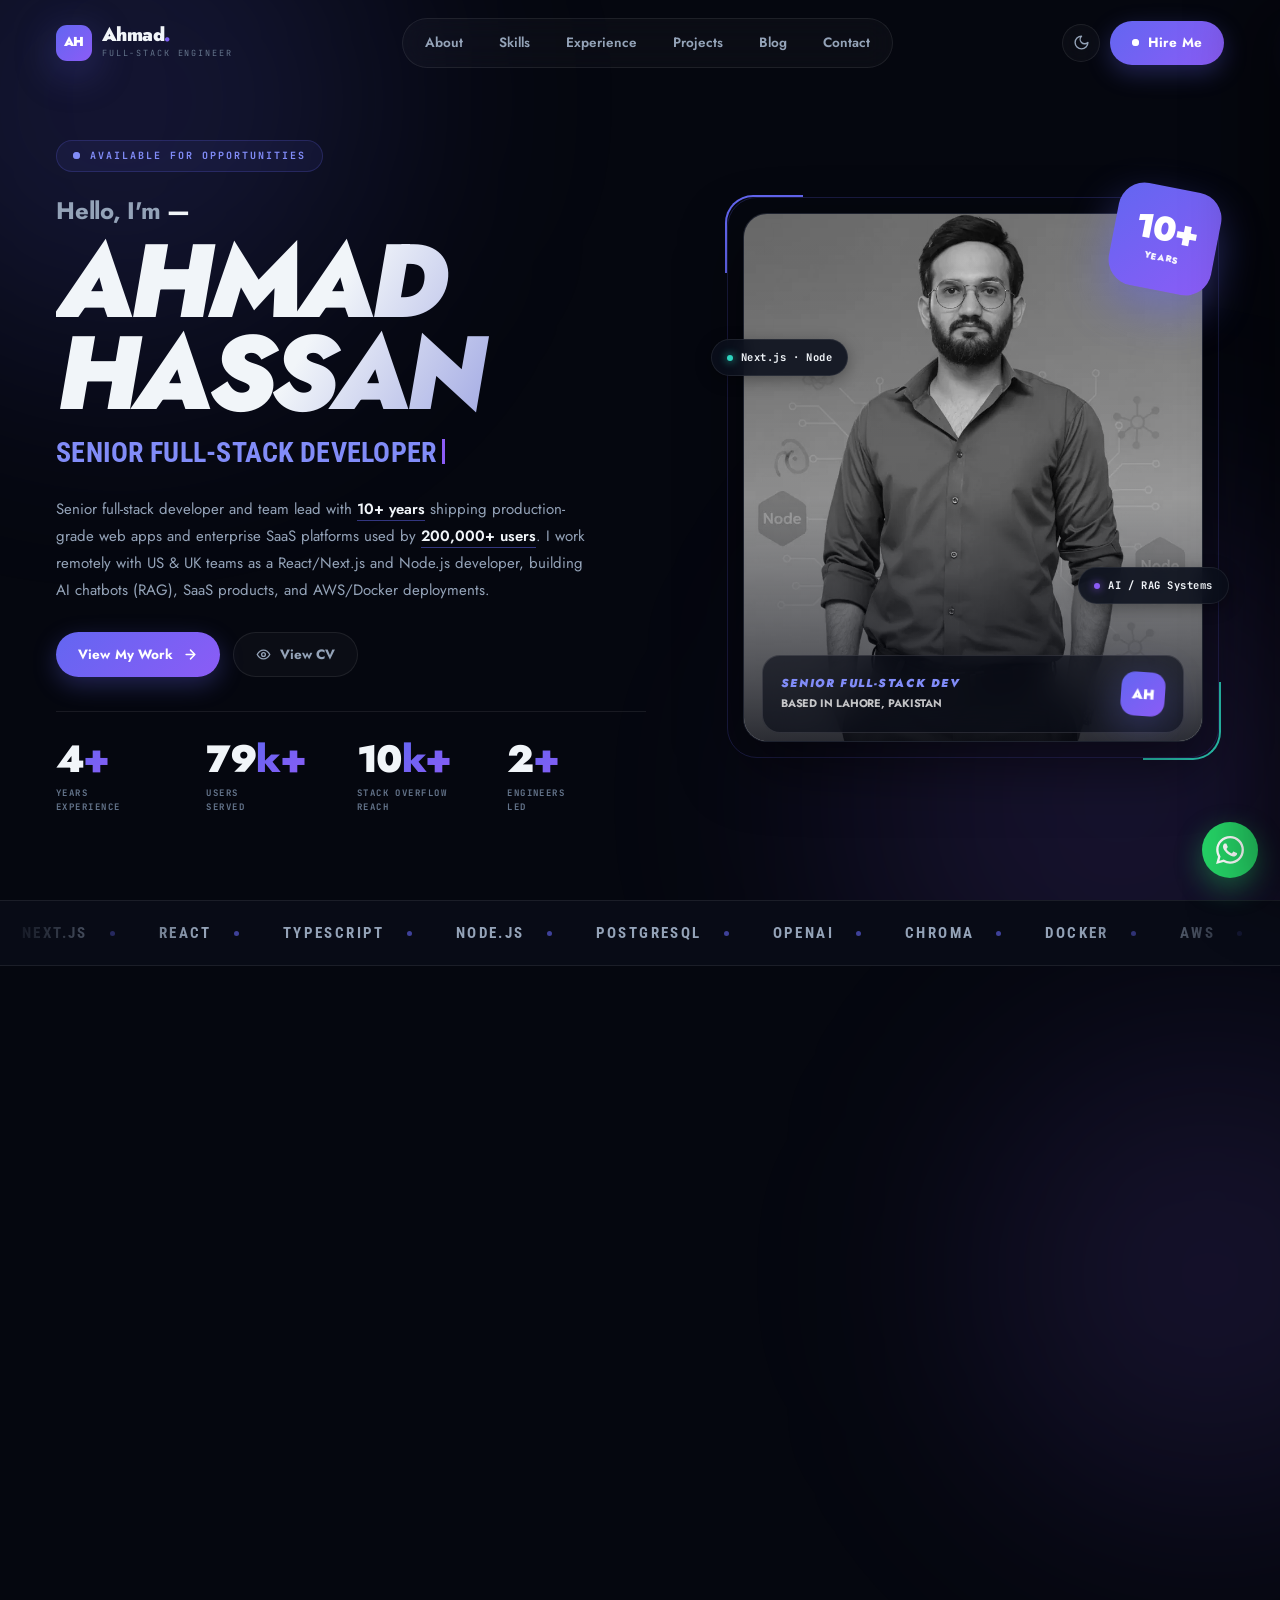
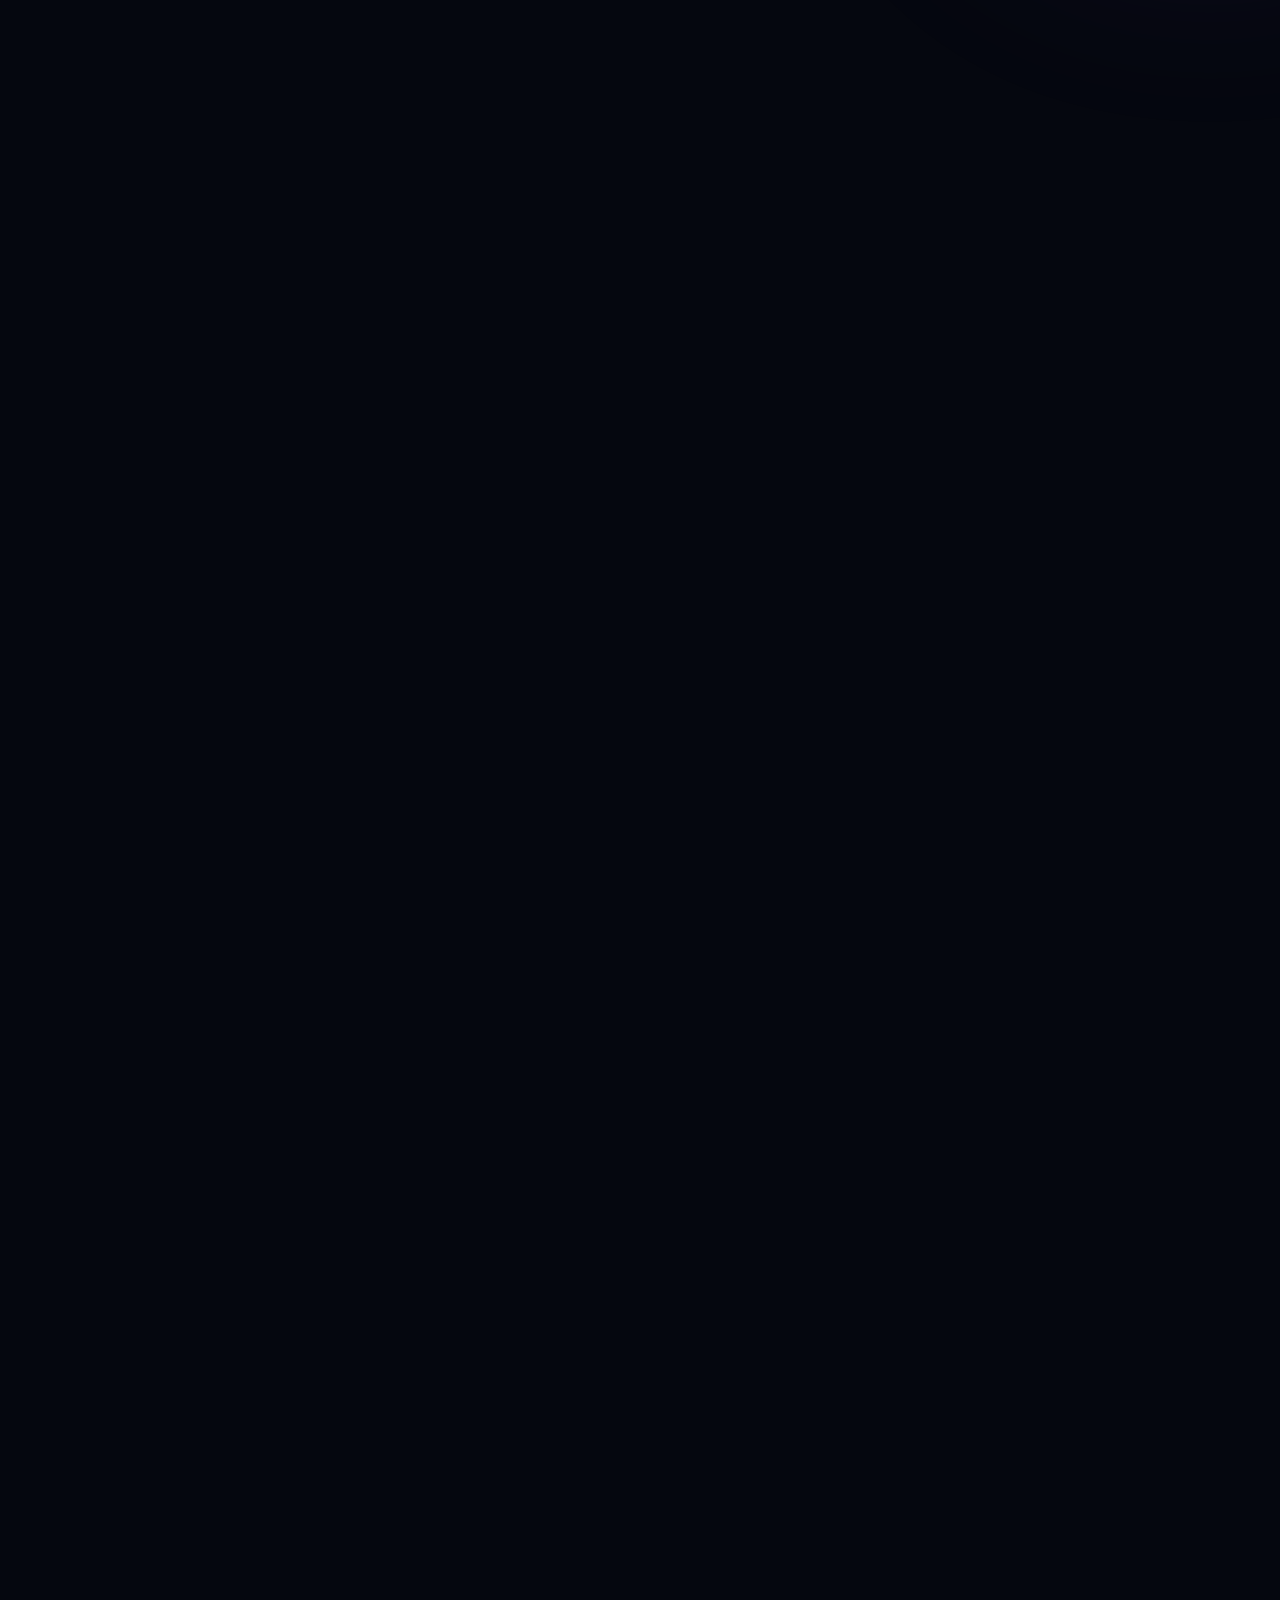
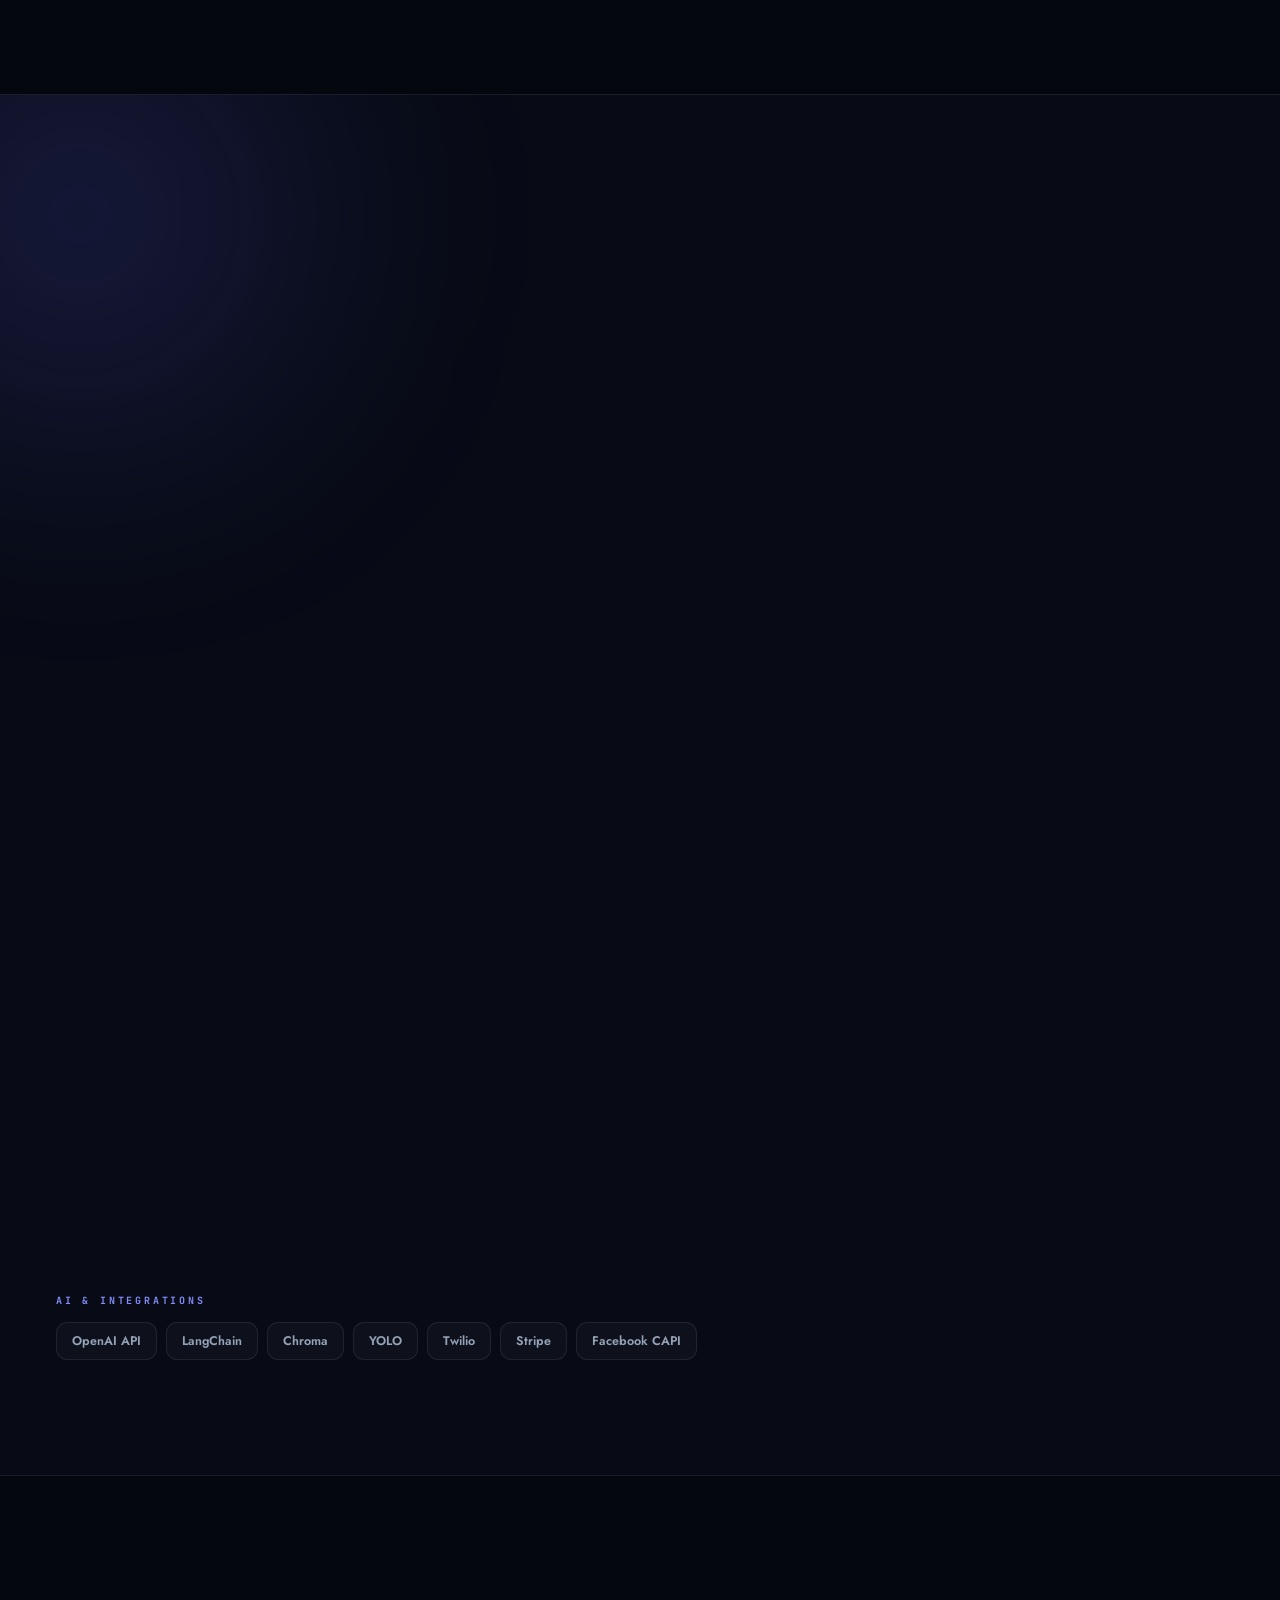
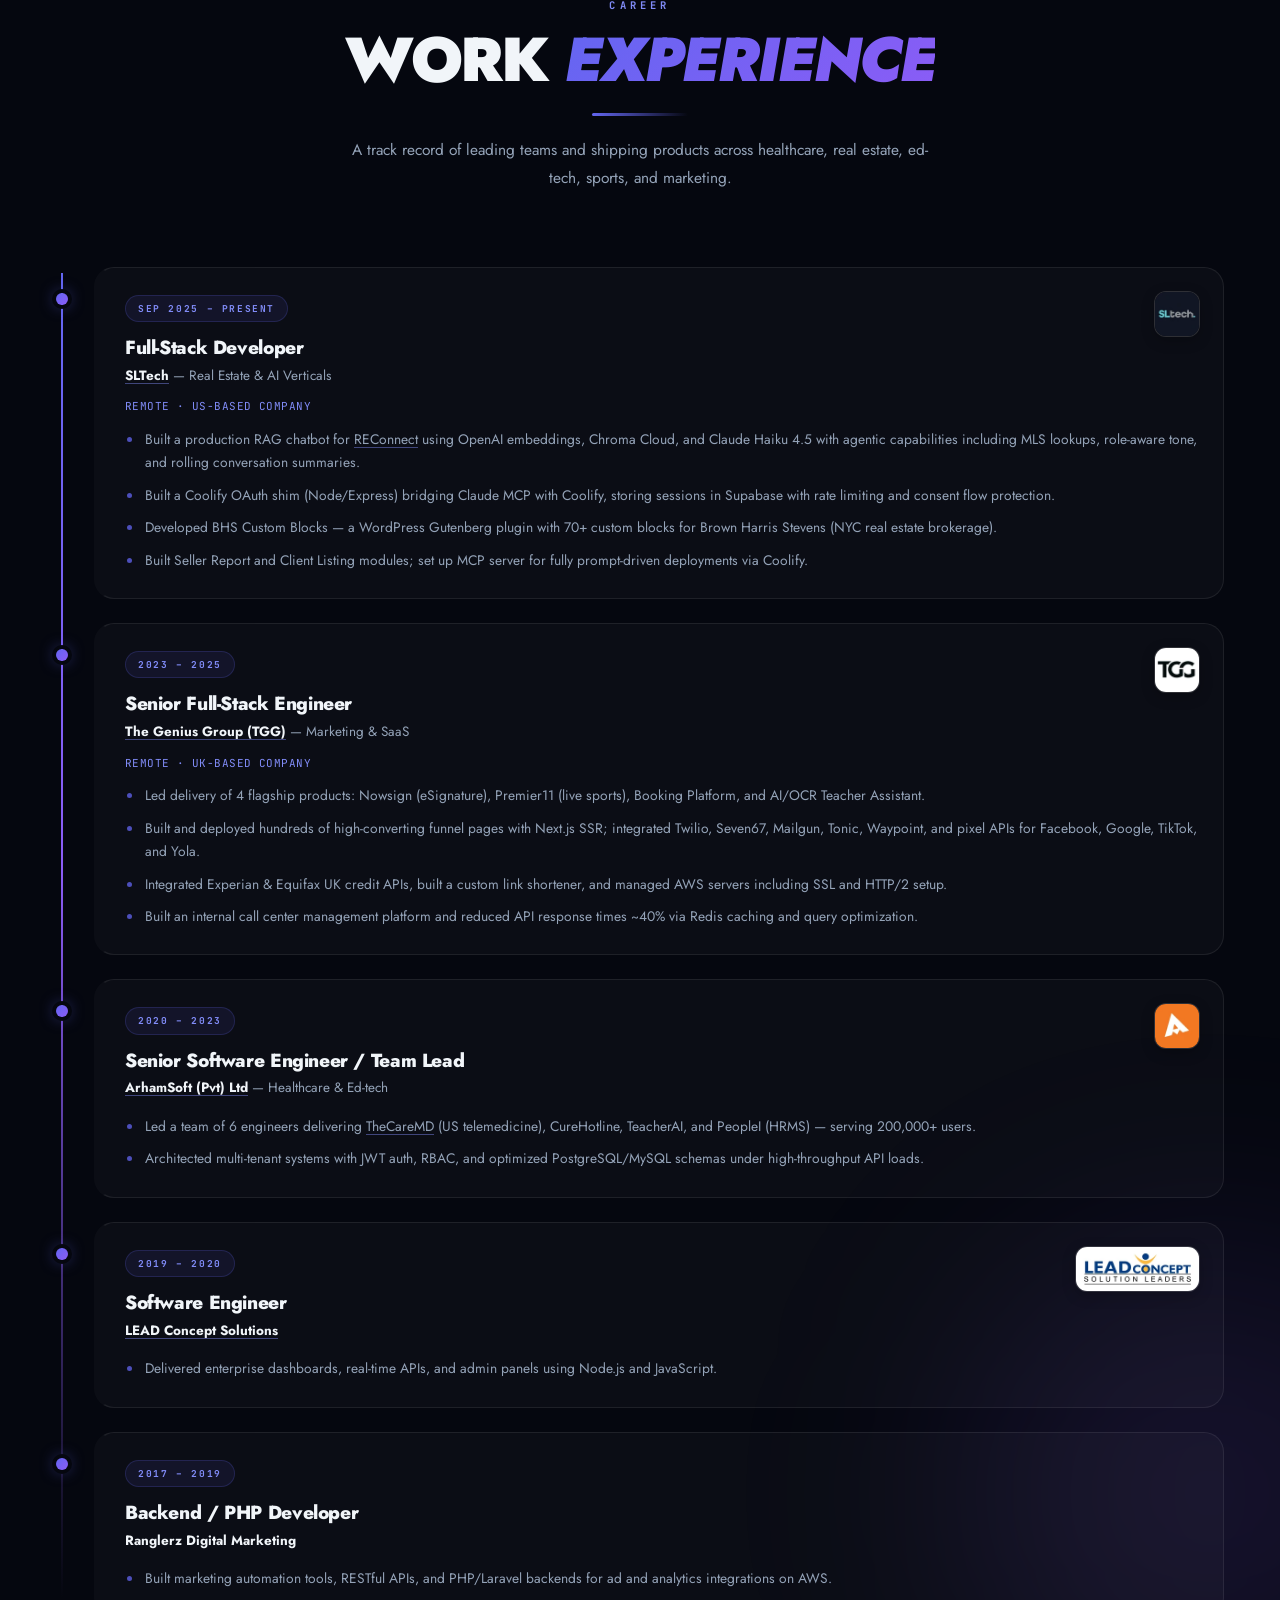
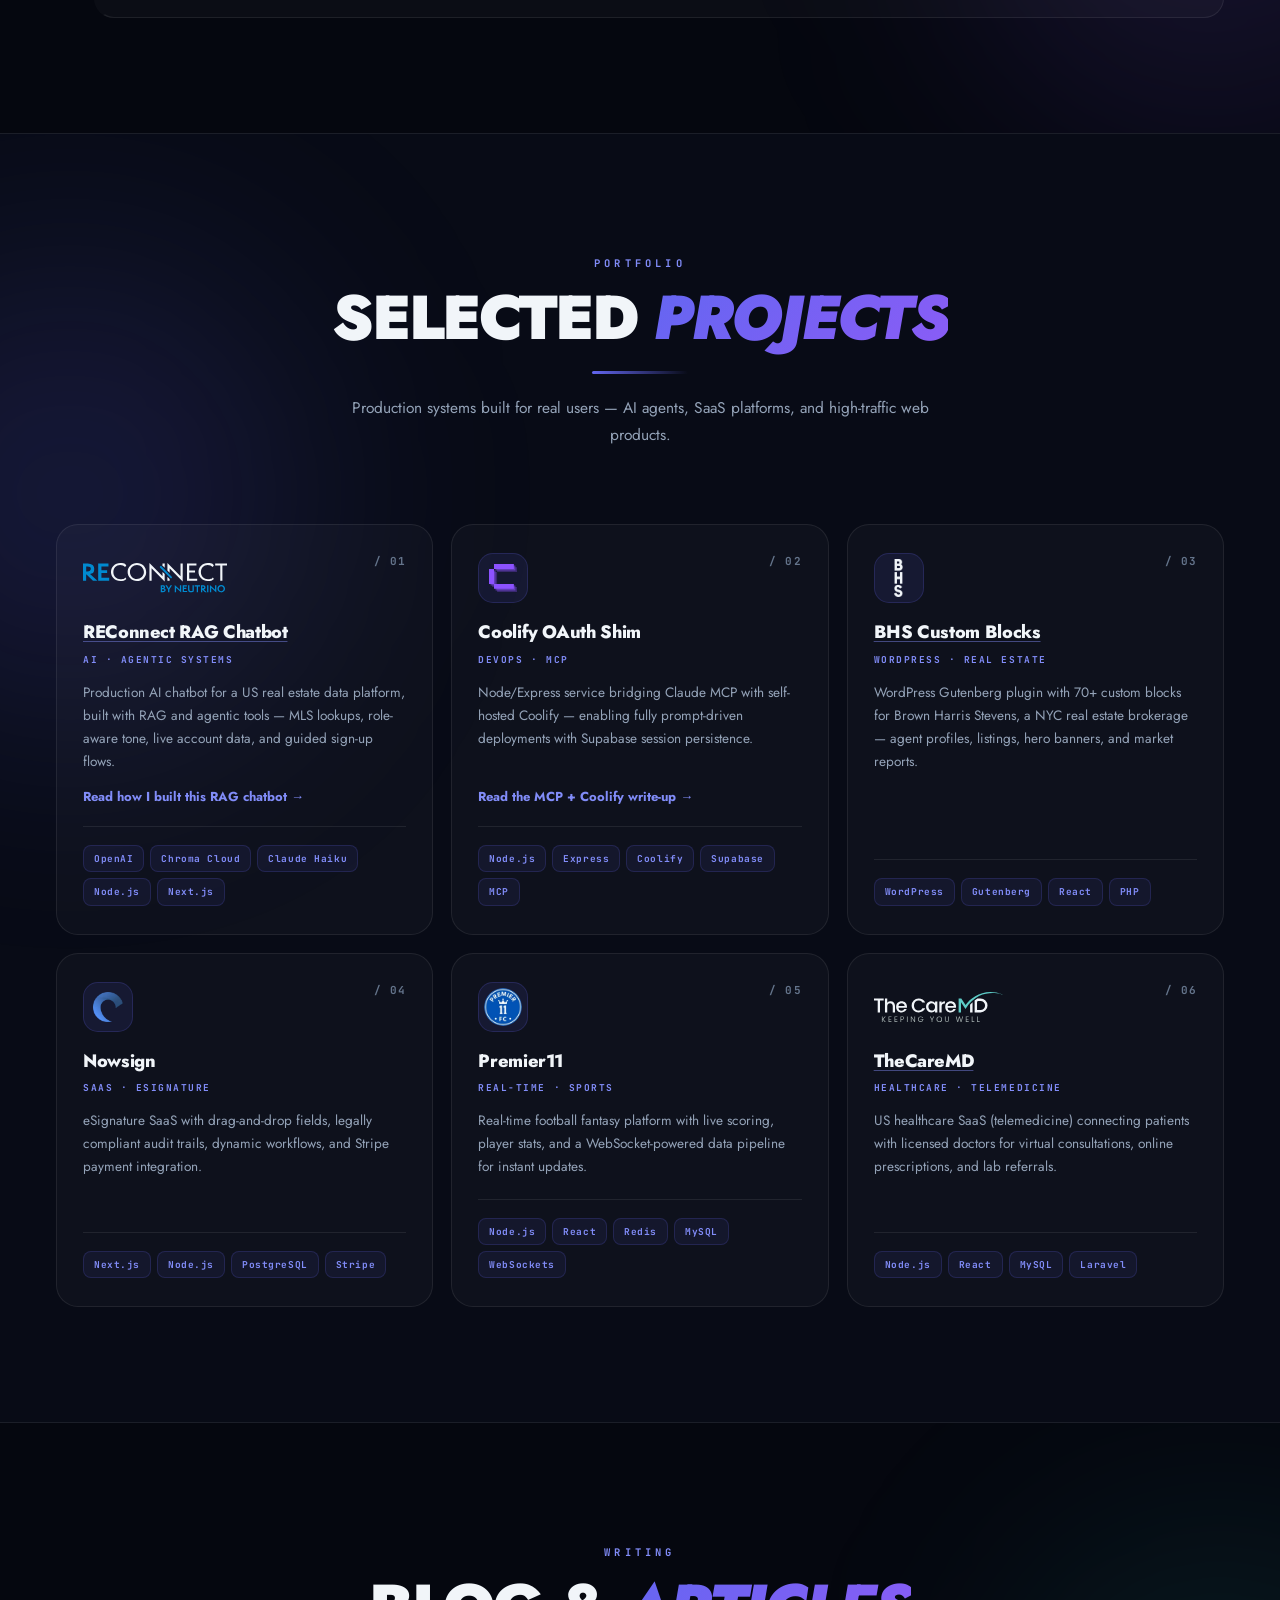
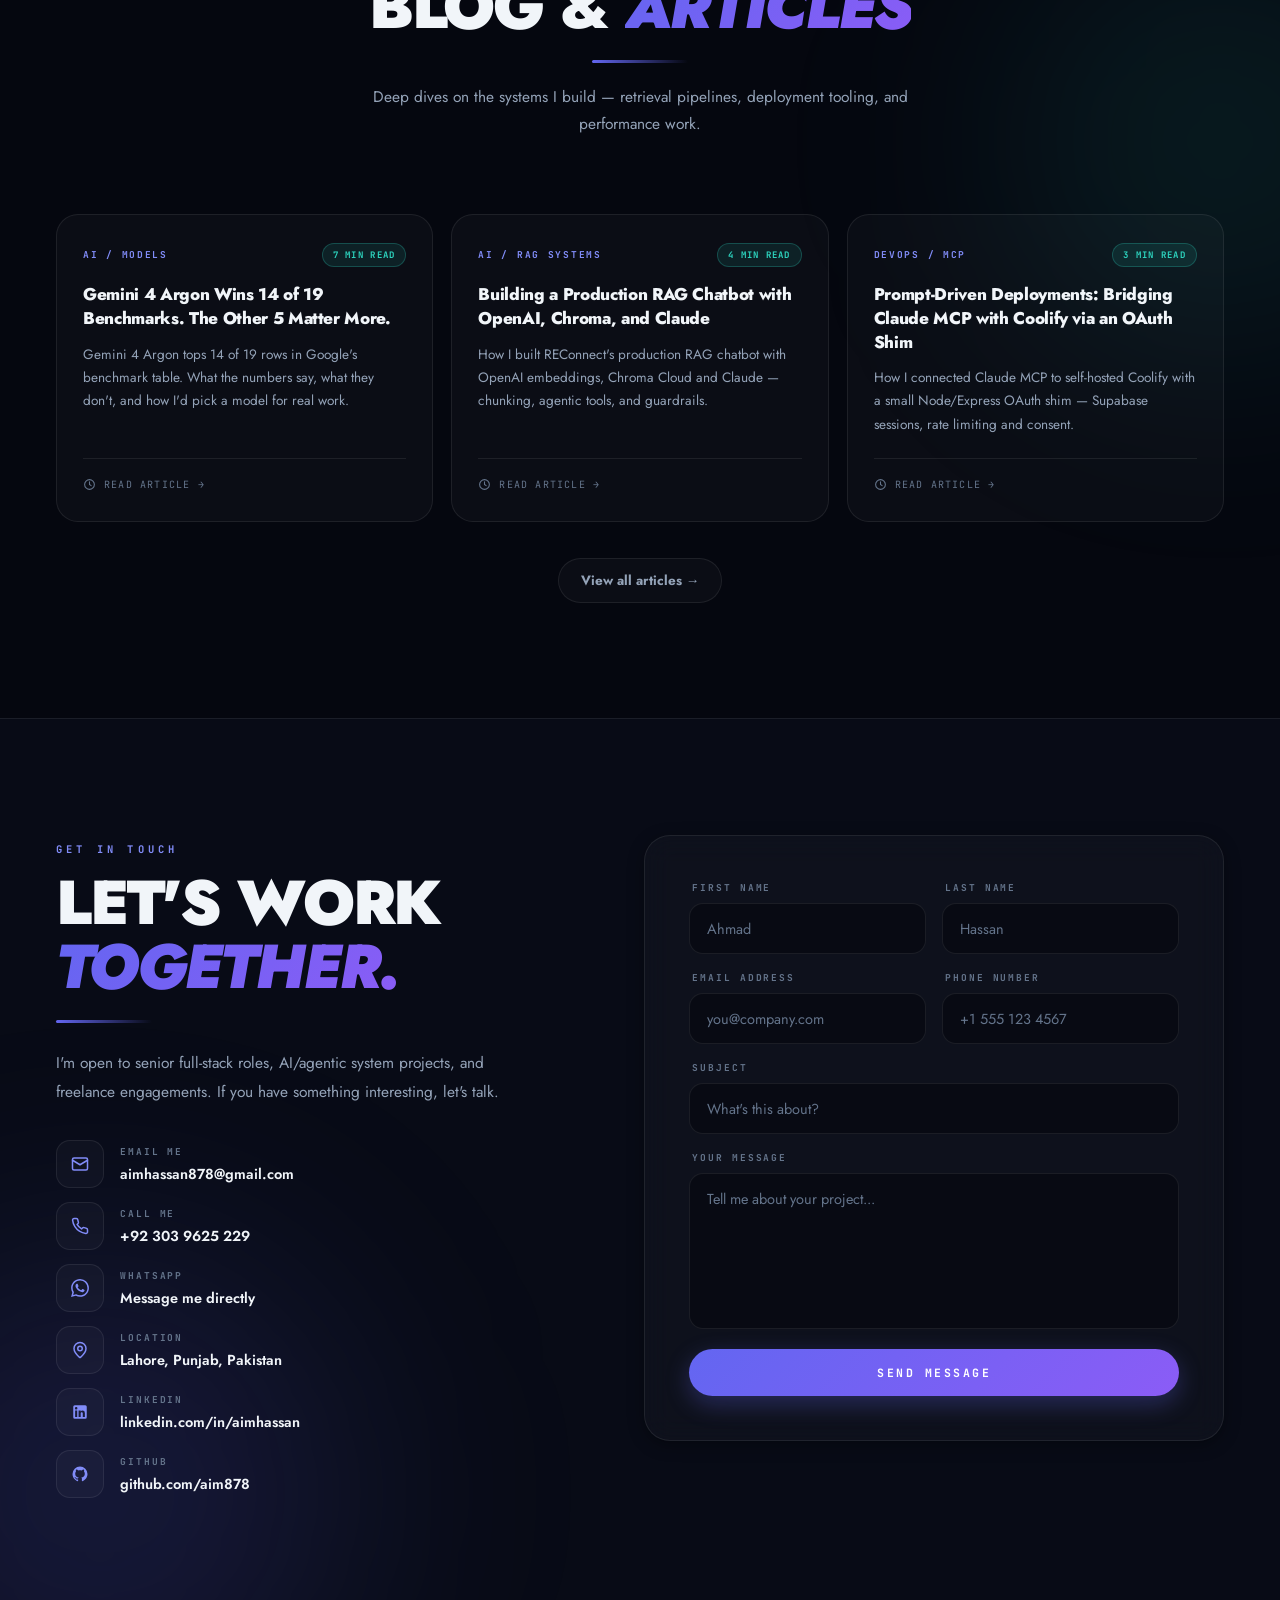
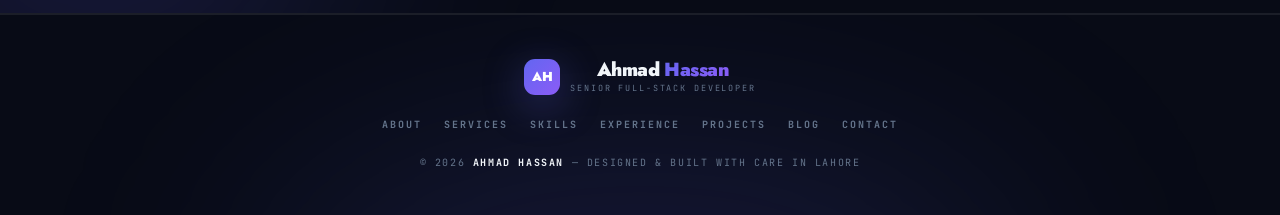
==== commit 229e4612: "Add SLTech logo to the Experience timeline; outline company logo tiles Co-Authored-By: Claude Opus 5" ====
--- a/index.html
+++ b/index.html
@@ -530,7 +530,7 @@
   border-left:3px solid transparent; transition:transform .4s cubic-bezier(.22,1,.36,1), border-color .4s, box-shadow .4s;
 }
 .tl-card { position:relative; }
-.tl-logo { display:block; height:44px; width:auto; border-radius:11px; margin-bottom:14px; box-shadow:0 4px 14px rgba(0,0,0,.25); }
+.tl-logo { display:block; height:44px; width:auto; border-radius:11px; margin-bottom:14px; box-shadow:0 0 0 1px var(--border-hi), 0 4px 14px rgba(0,0,0,.25); }
 @media (min-width:640px) { .tl-logo { position:absolute; top:24px; right:24px; margin:0; } }
 .tl-card:hover { transform:translateX(7px); border-color:var(--border-hi); border-left-color:var(--indigo); box-shadow:var(--shadow-sm); }
 .tl-date { display:inline-block; font-family:var(--mono); font-size:9.5px; font-weight:700; letter-spacing:.17em;
@@ -1172,6 +1172,7 @@
       <div class="tl-item rv rv-r">
         <div class="tl-node"></div>
         <div class="tl-card">
+          <img src="images/sltech-logo.webp" width="48" height="48" loading="lazy" alt="SLTech logo" class="tl-logo">
           <span class="tl-date">Sep 2025 – Present</span>
           <div class="tl-role">Full-Stack Developer</div>
           <div class="tl-org"><b><a href="https://sltech.io/" target="_blank" rel="noopener" class="ext-link">SLTech</a></b> — Real Estate &amp; AI Verticals</div>
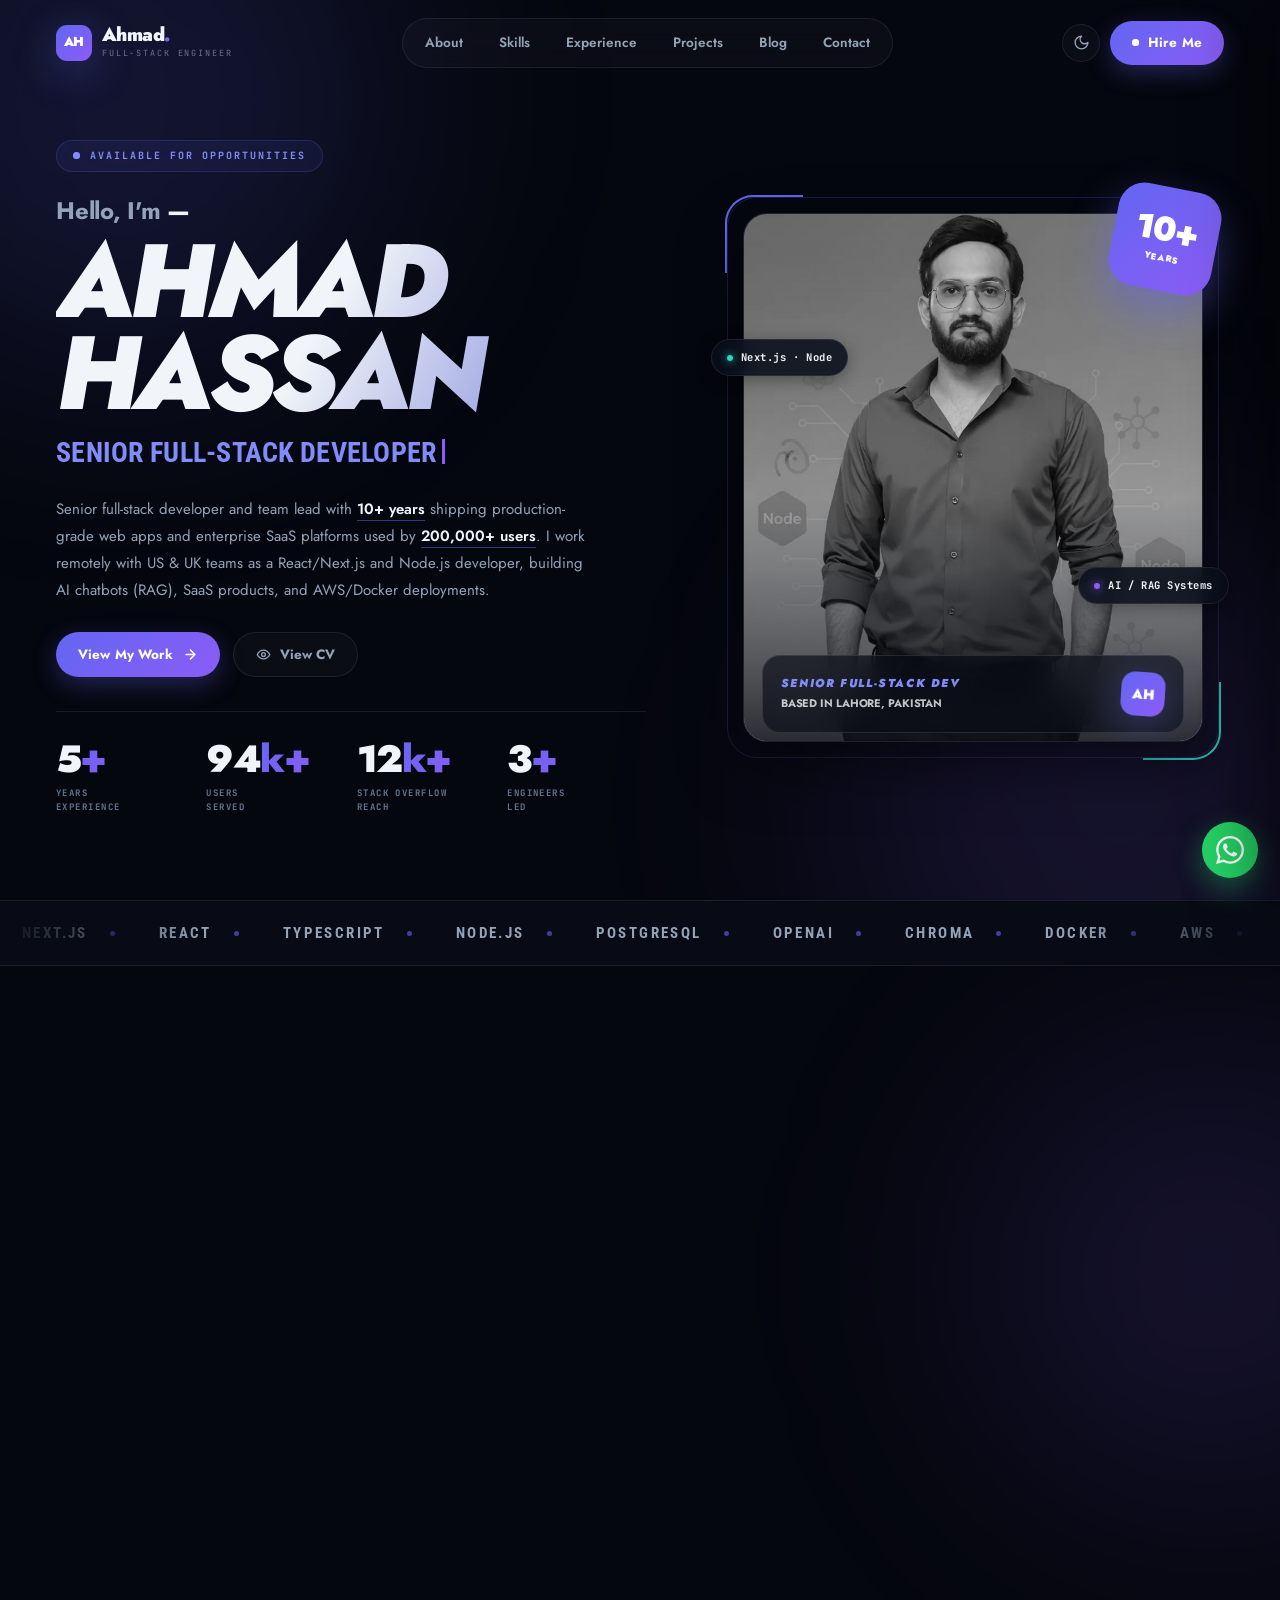
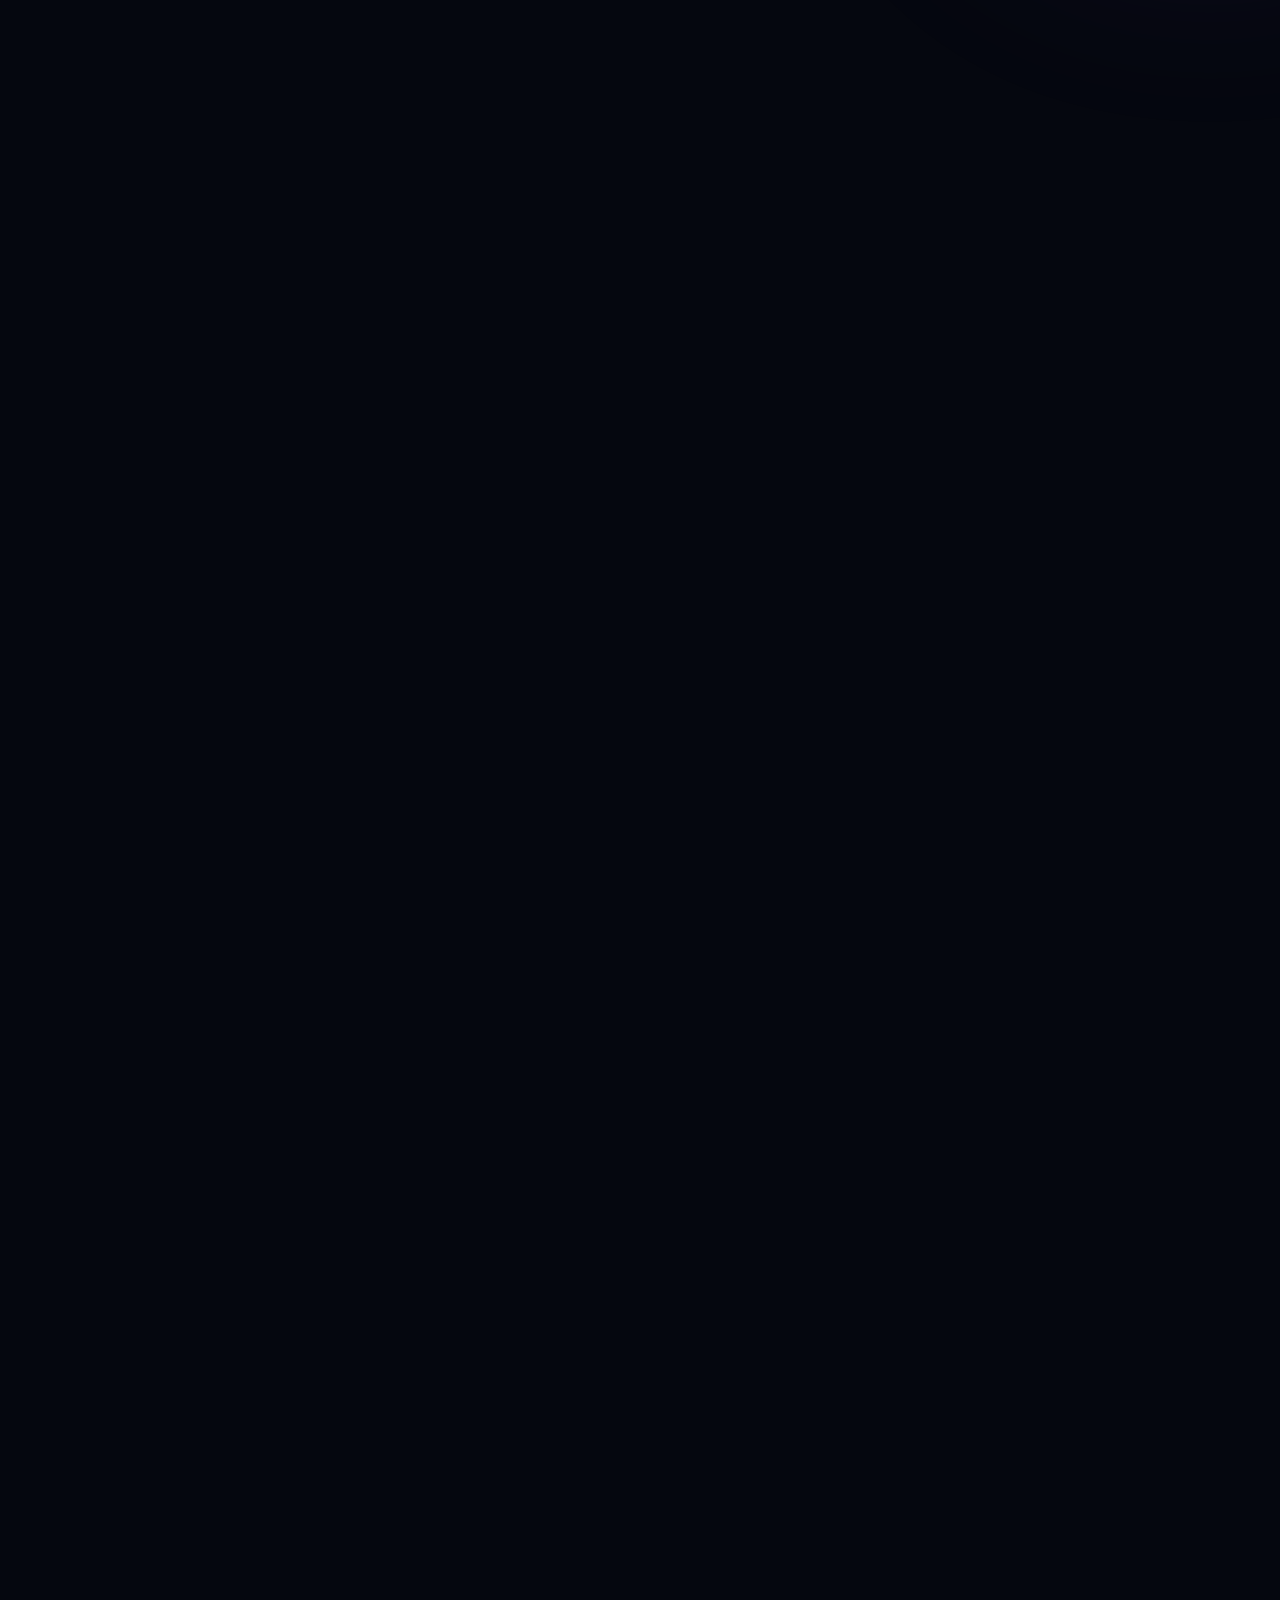
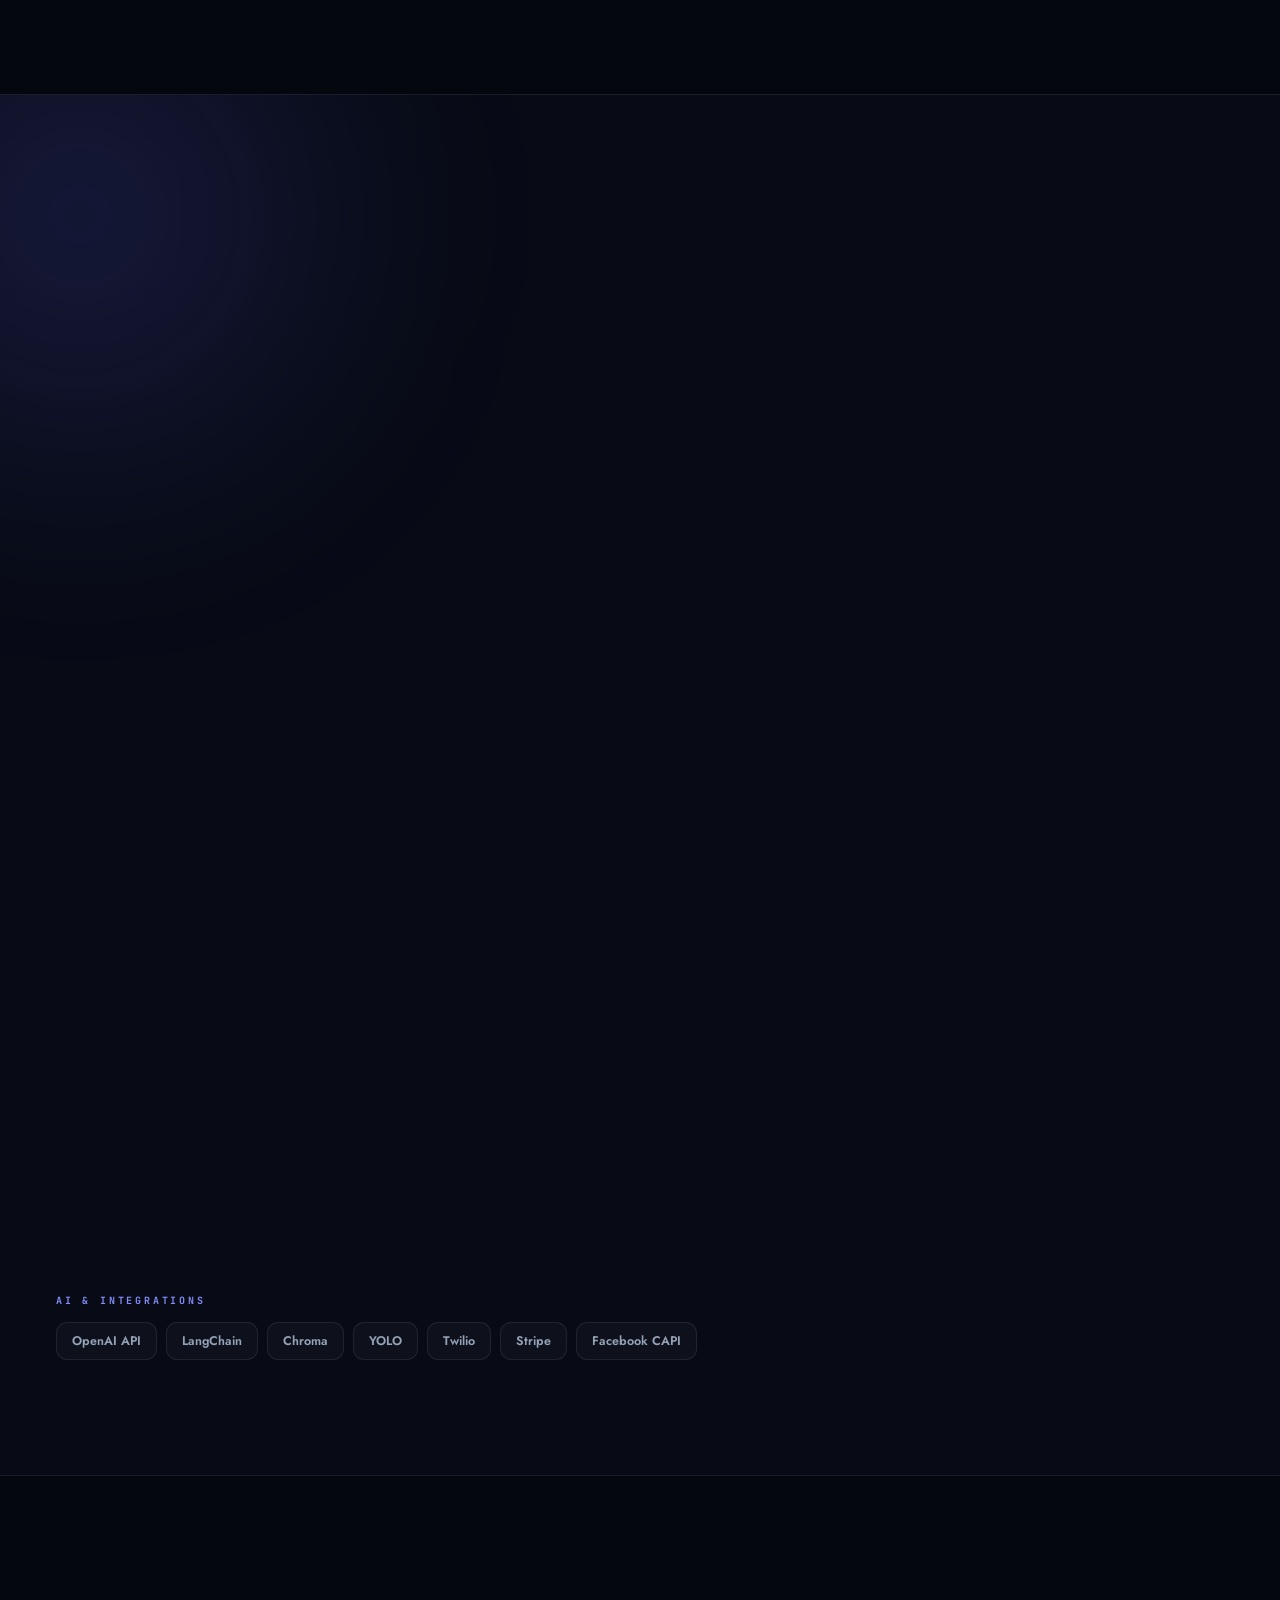
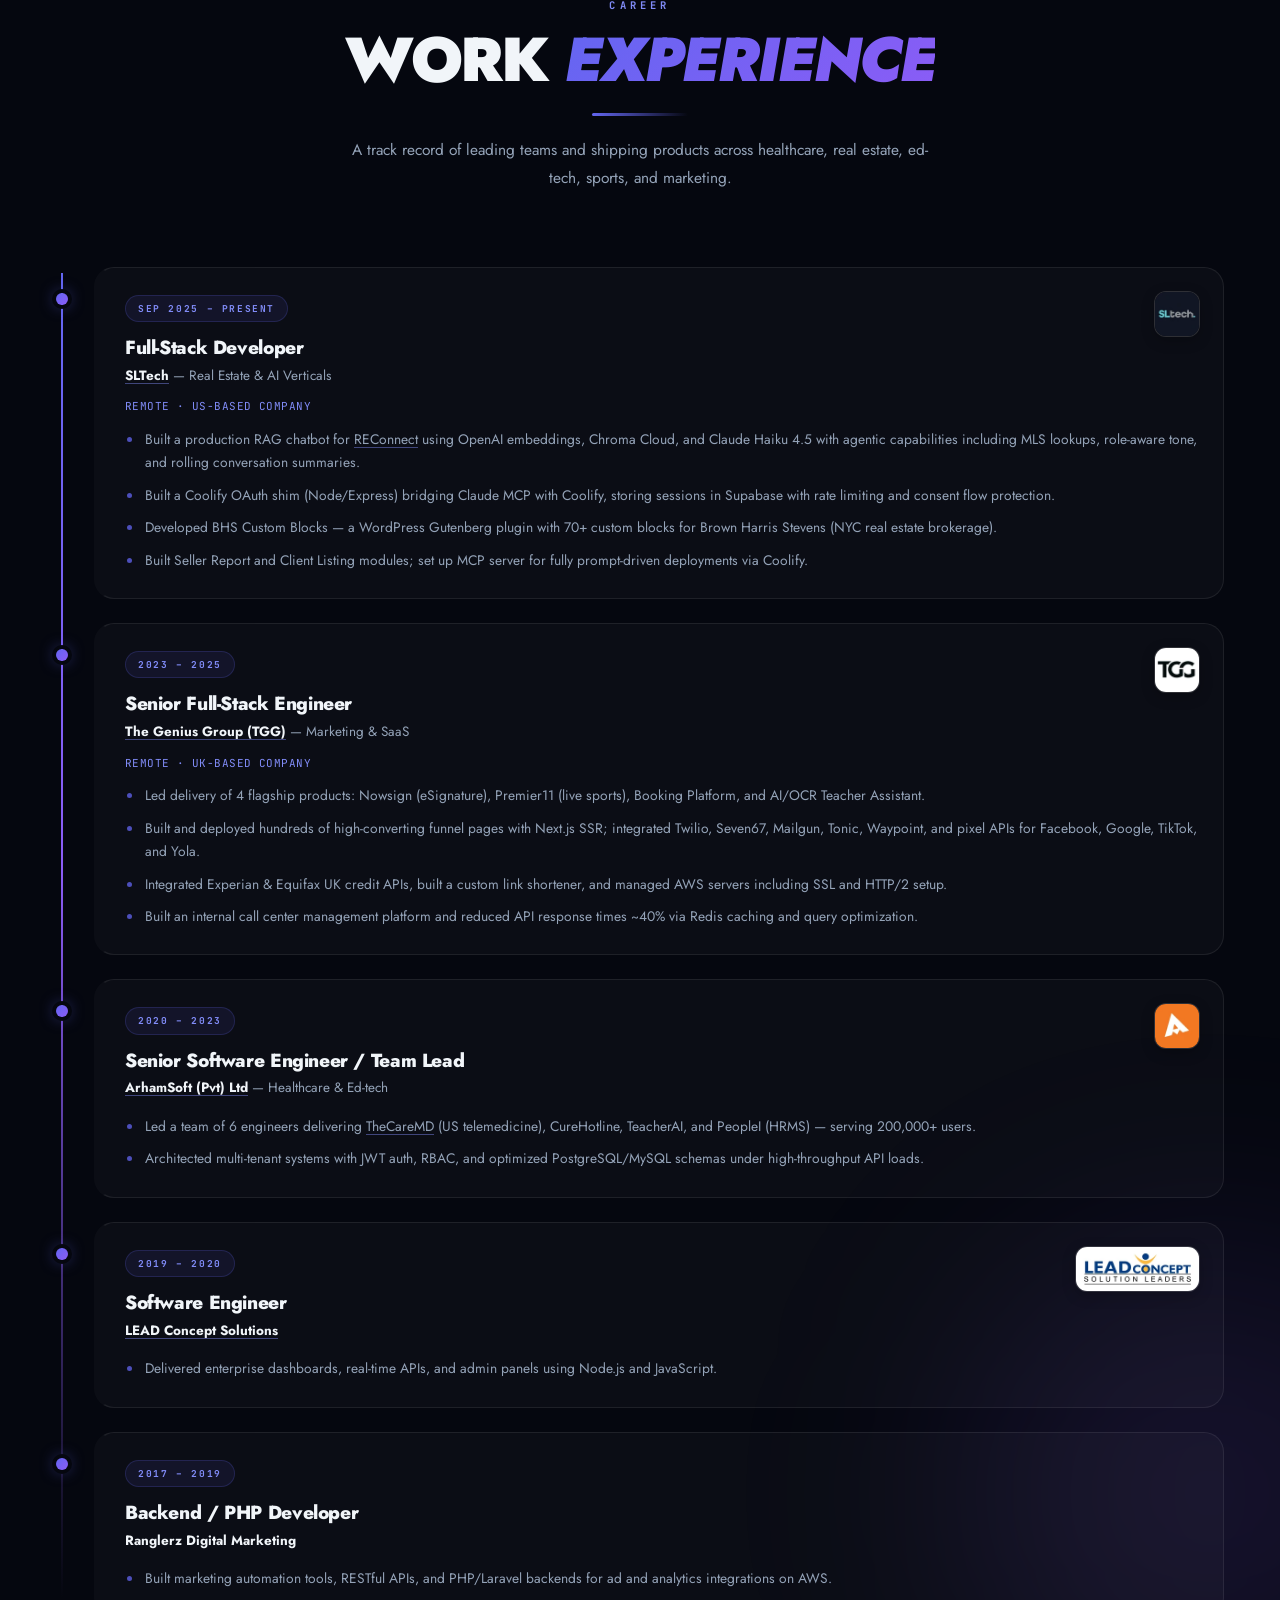
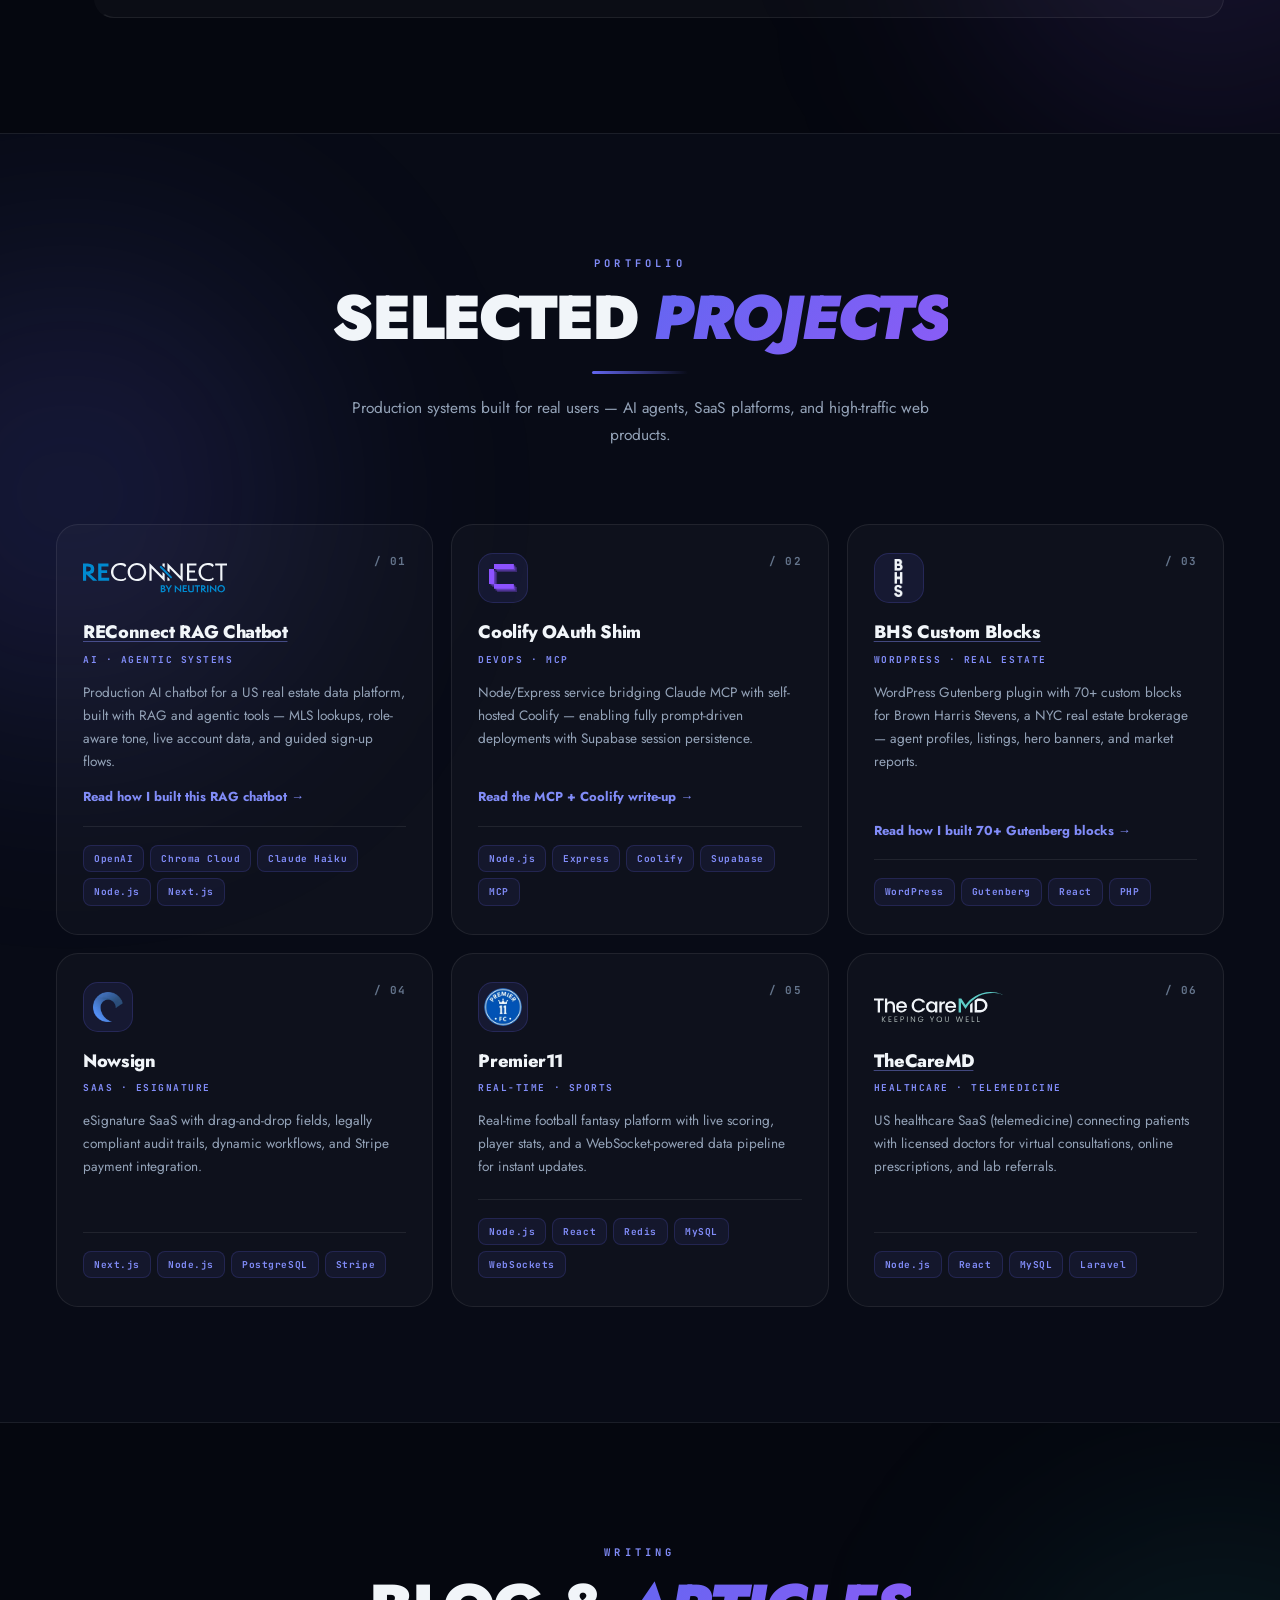
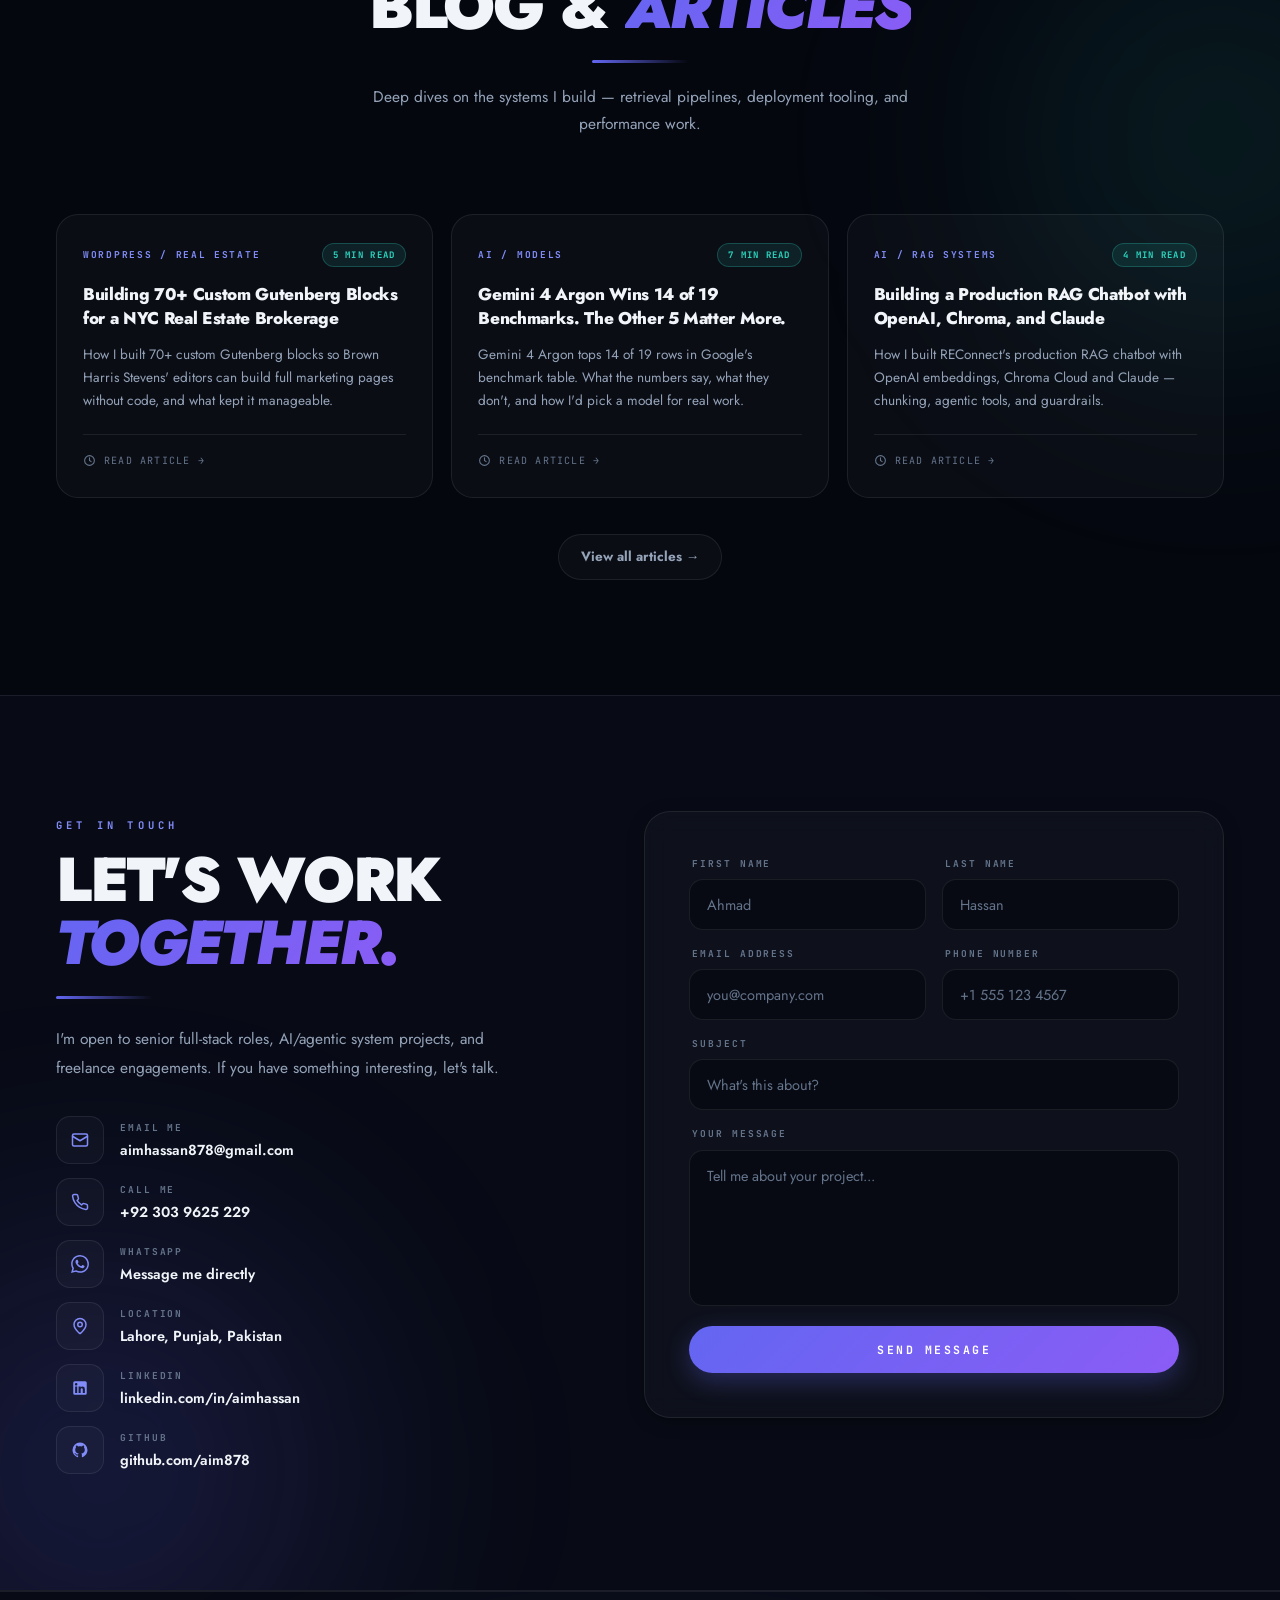
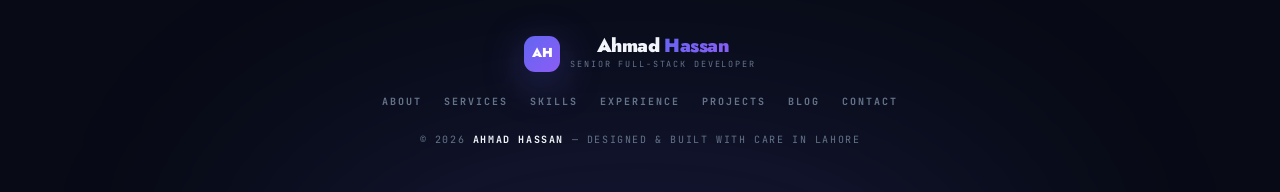
==== commit a202d34a: "Add article: Building 70+ custom Gutenberg blocks for Brown Harris Stevens Also links the BHS projec" ====
--- a/index.html
+++ b/index.html
@@ -1280,6 +1280,7 @@
         <div class="p-name"><a href="https://www.bhsusa.com/blog" target="_blank" rel="noopener" class="ext-link">BHS Custom Blocks</a></div>
         <div class="p-kind">WordPress · Real Estate</div>
         <p class="p-desc">WordPress Gutenberg plugin with 70+ custom blocks for Brown Harris Stevens, a NYC real estate brokerage — agent profiles, listings, hero banners, and market reports.</p>
+        <a href="/blog/bhs-custom-gutenberg-blocks/" class="p-more">Read how I built 70+ Gutenberg blocks →</a>
         <div class="p-stack"><span>WordPress</span><span>Gutenberg</span><span>React</span><span>PHP</span></div>
       </article>
 
@@ -1323,7 +1324,16 @@
 
     <div class="card-grid">
 <!-- BLOG:START (generated by _blog/build.py) -->
-      <a href="/blog/gemini-4-argon-benchmarks/" class="bcard rv" style="--d:0.05s">
+      <a href="/blog/bhs-custom-gutenberg-blocks/" class="bcard rv" style="--d:0.05s">
+        <div class="b-top"><span class="b-cat">WordPress / Real Estate</span><span class="b-flag">5 min read</span></div>
+        <h3 class="b-title">Building 70+ Custom Gutenberg Blocks for a NYC Real Estate Brokerage</h3>
+        <p class="b-excerpt">How I built 70+ custom Gutenberg blocks so Brown Harris Stevens&#x27; editors can build full marketing pages without code, and what kept it manageable.</p>
+        <div class="b-foot">
+          <svg viewBox="0 0 24 24" fill="none" stroke="currentColor" stroke-width="2" stroke-linecap="round"><circle cx="12" cy="12" r="9"/><path d="M12 7v5l3 2"/></svg>
+          Read article →
+        </div>
+      </a>
+      <a href="/blog/gemini-4-argon-benchmarks/" class="bcard rv" style="--d:0.11s">
         <div class="b-top"><span class="b-cat">AI / Models</span><span class="b-flag">7 min read</span></div>
         <h3 class="b-title">Gemini 4 Argon Wins 14 of 19 Benchmarks. The Other 5 Matter More.</h3>
         <p class="b-excerpt">Gemini 4 Argon tops 14 of 19 rows in Google&#x27;s benchmark table. What the numbers say, what they don&#x27;t, and how I&#x27;d pick a model for real work.</p>
@@ -1332,19 +1342,10 @@
           Read article →
         </div>
       </a>
-      <a href="/blog/production-rag-chatbot/" class="bcard rv" style="--d:0.11s">
+      <a href="/blog/production-rag-chatbot/" class="bcard rv" style="--d:0.17s">
         <div class="b-top"><span class="b-cat">AI / RAG Systems</span><span class="b-flag">4 min read</span></div>
         <h3 class="b-title">Building a Production RAG Chatbot with OpenAI, Chroma, and Claude</h3>
         <p class="b-excerpt">How I built REConnect&#x27;s production RAG chatbot with OpenAI embeddings, Chroma Cloud and Claude — chunking, agentic tools, and guardrails.</p>
-        <div class="b-foot">
-          <svg viewBox="0 0 24 24" fill="none" stroke="currentColor" stroke-width="2" stroke-linecap="round"><circle cx="12" cy="12" r="9"/><path d="M12 7v5l3 2"/></svg>
-          Read article →
-        </div>
-      </a>
-      <a href="/blog/claude-mcp-coolify-oauth-shim/" class="bcard rv" style="--d:0.17s">
-        <div class="b-top"><span class="b-cat">DevOps / MCP</span><span class="b-flag">3 min read</span></div>
-        <h3 class="b-title">Prompt-Driven Deployments: Bridging Claude MCP with Coolify via an OAuth Shim</h3>
-        <p class="b-excerpt">How I connected Claude MCP to self-hosted Coolify with a small Node/Express OAuth shim — Supabase sessions, rate limiting and consent.</p>
         <div class="b-foot">
           <svg viewBox="0 0 24 24" fill="none" stroke="currentColor" stroke-width="2" stroke-linecap="round"><circle cx="12" cy="12" r="9"/><path d="M12 7v5l3 2"/></svg>
           Read article →
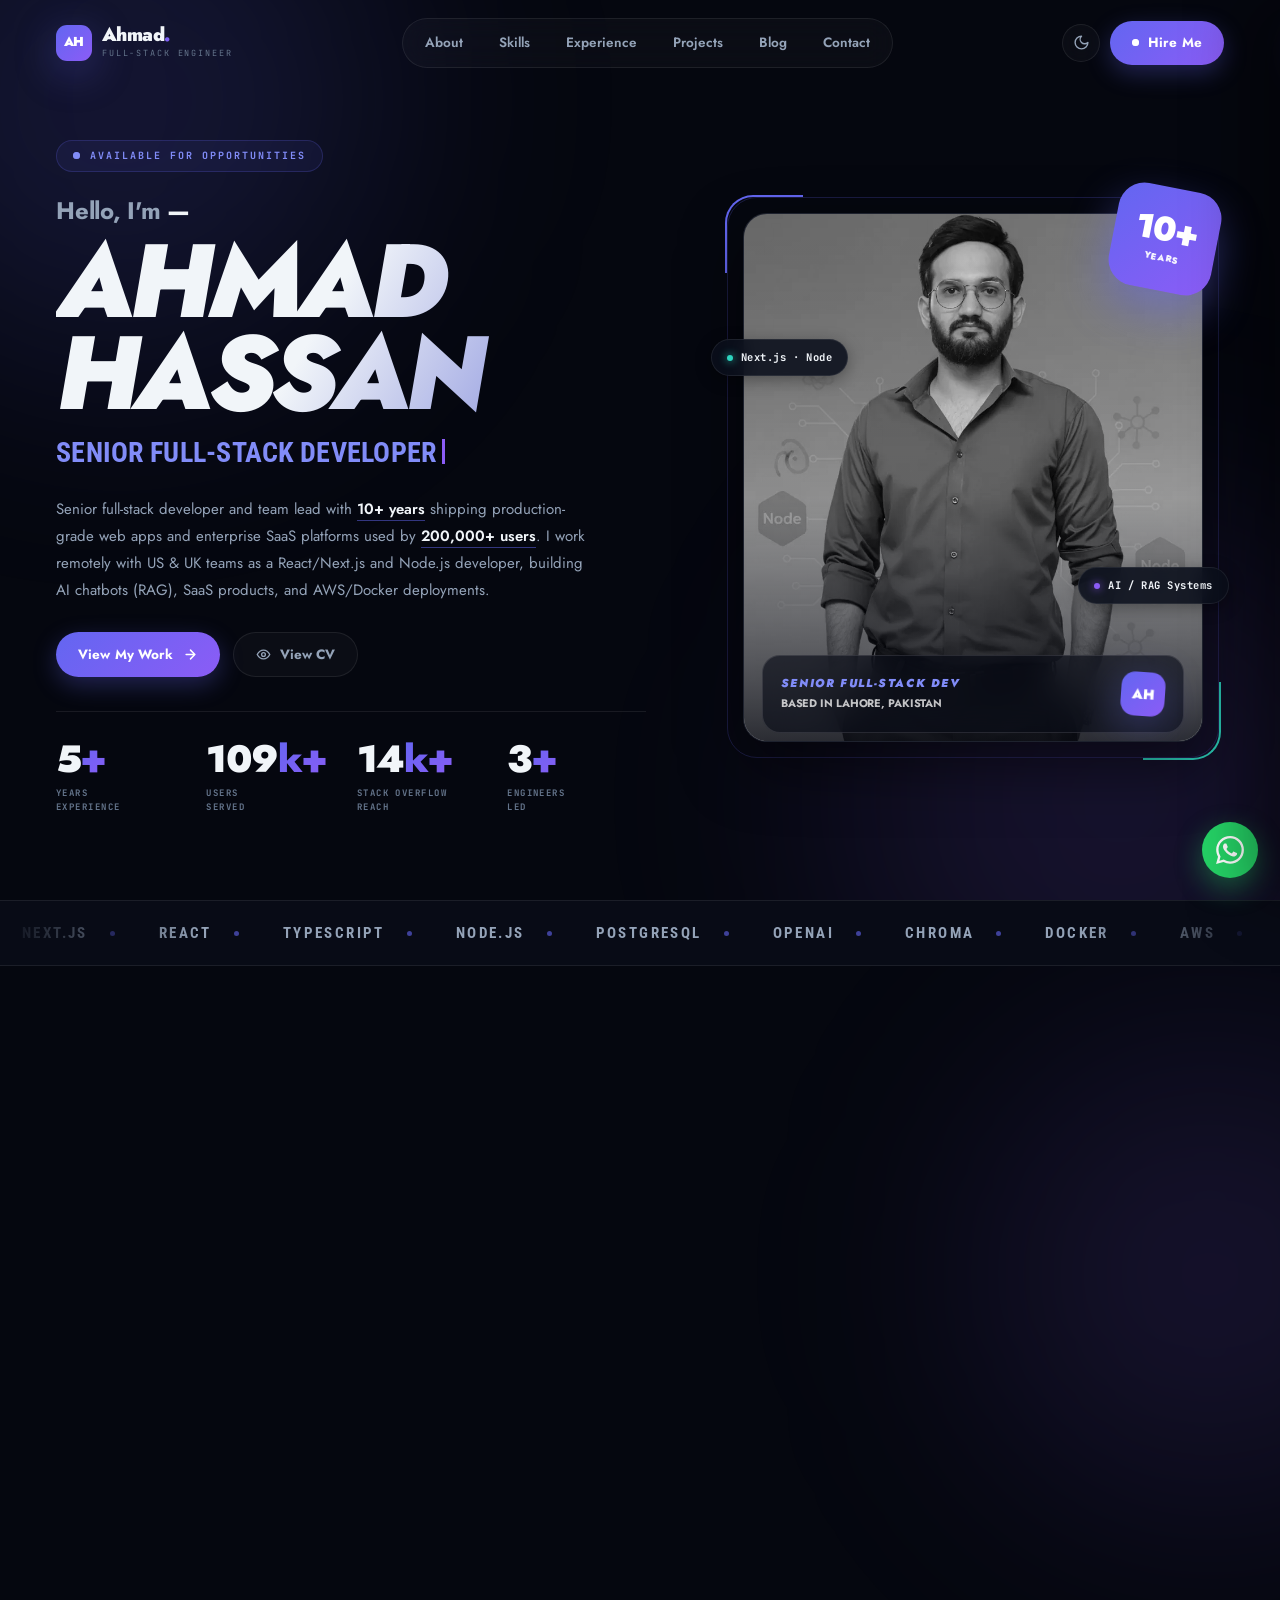
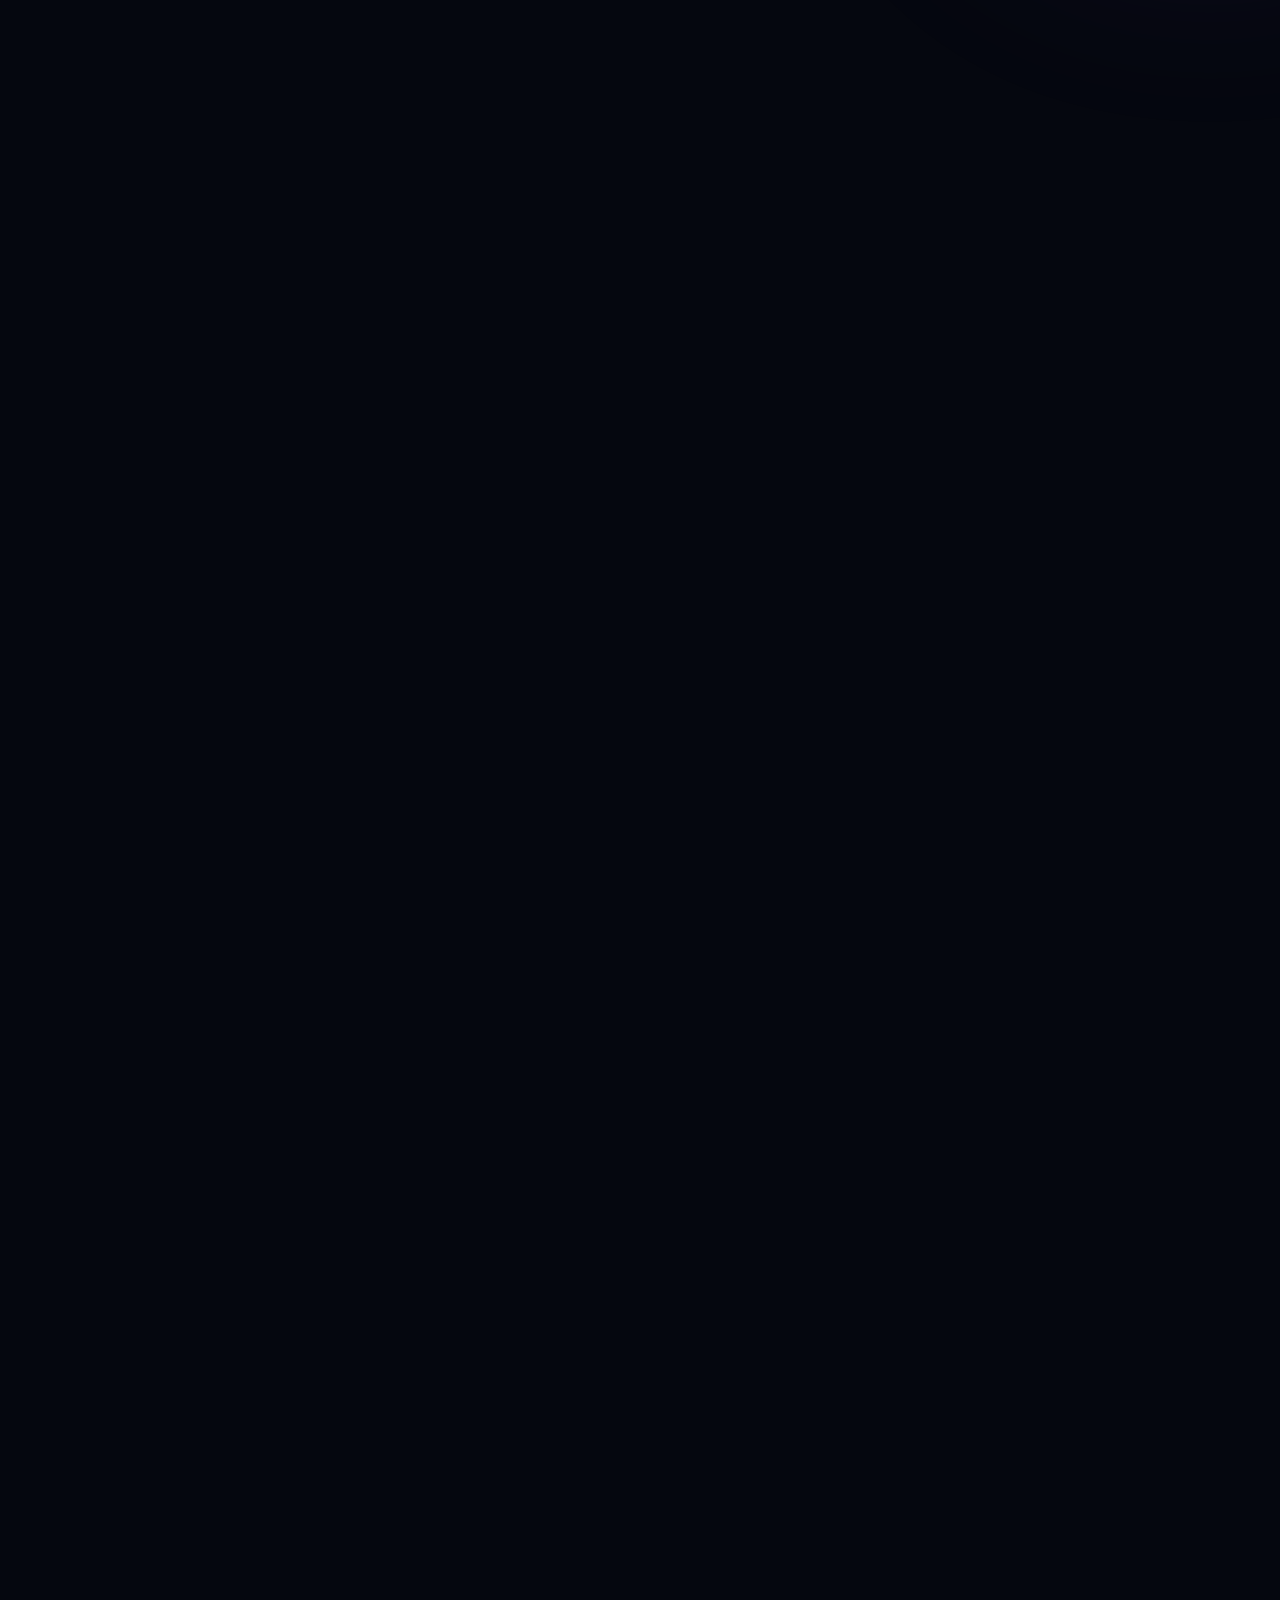
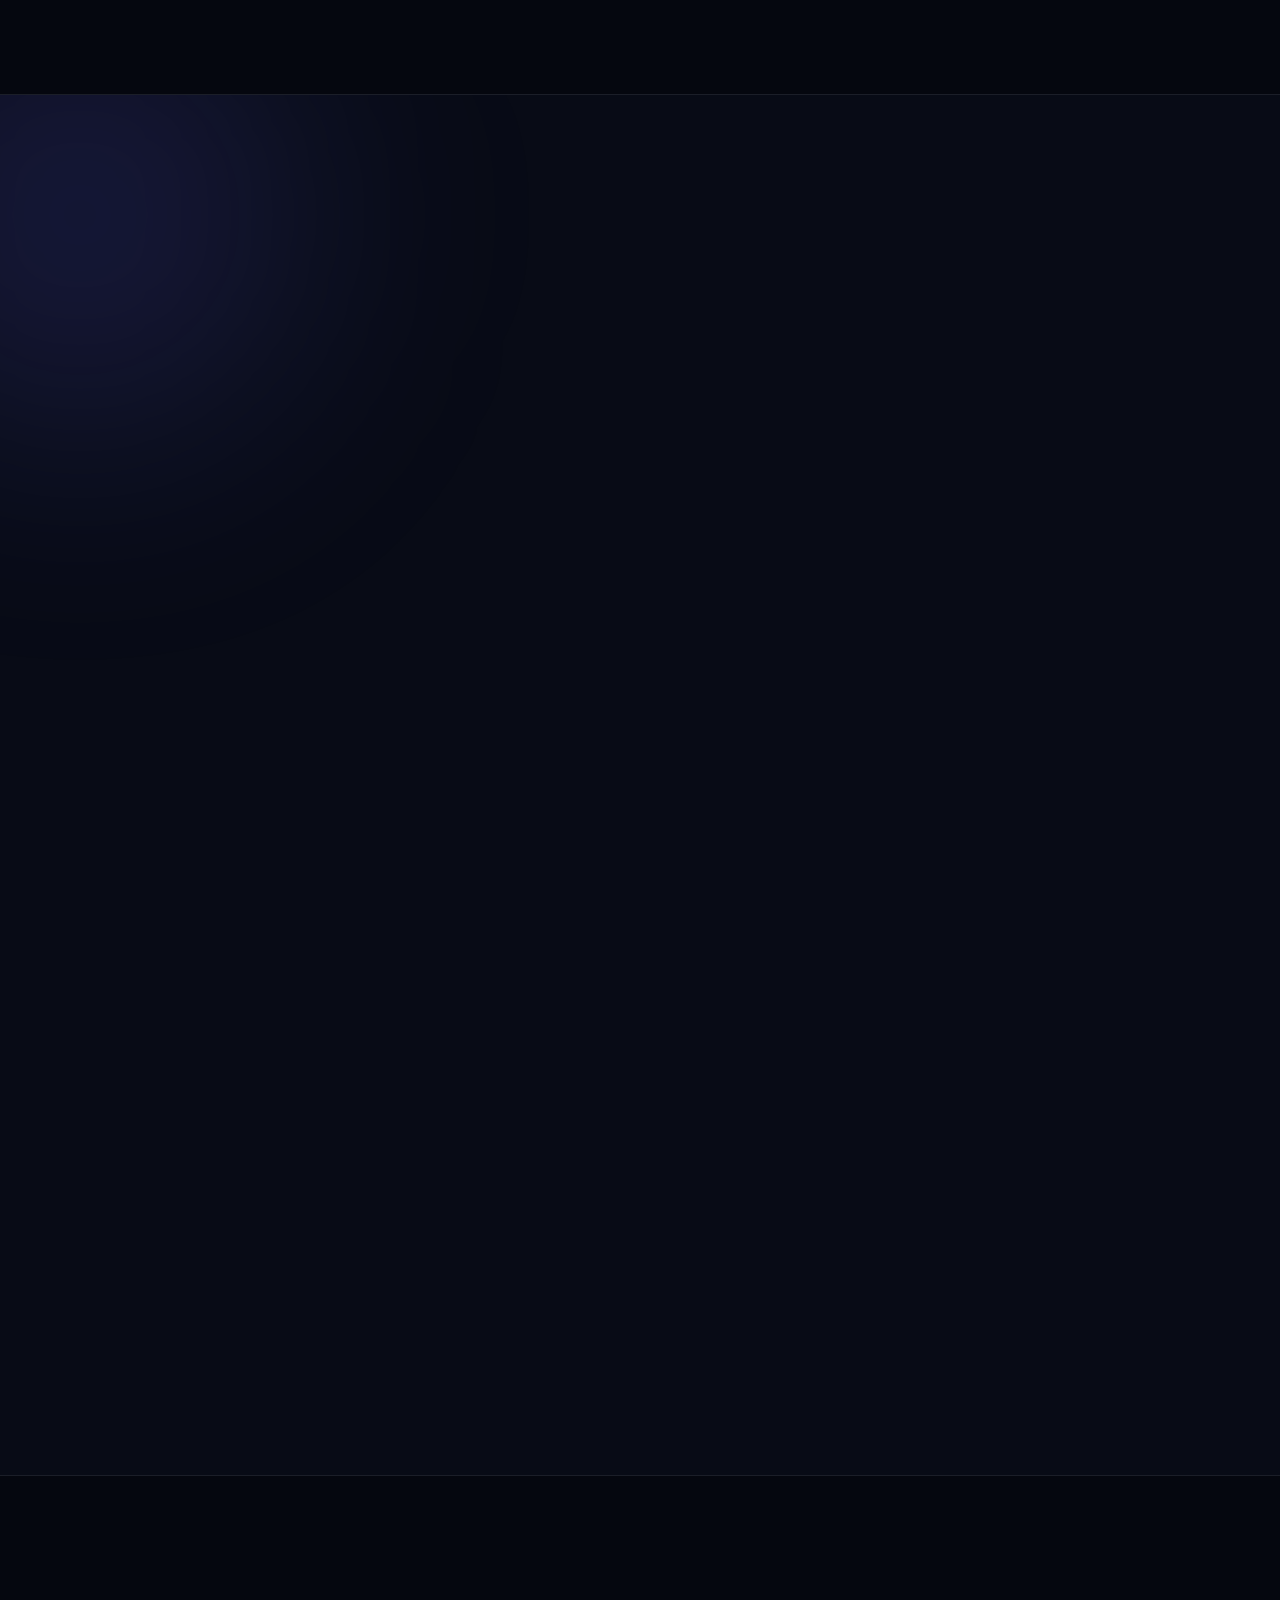
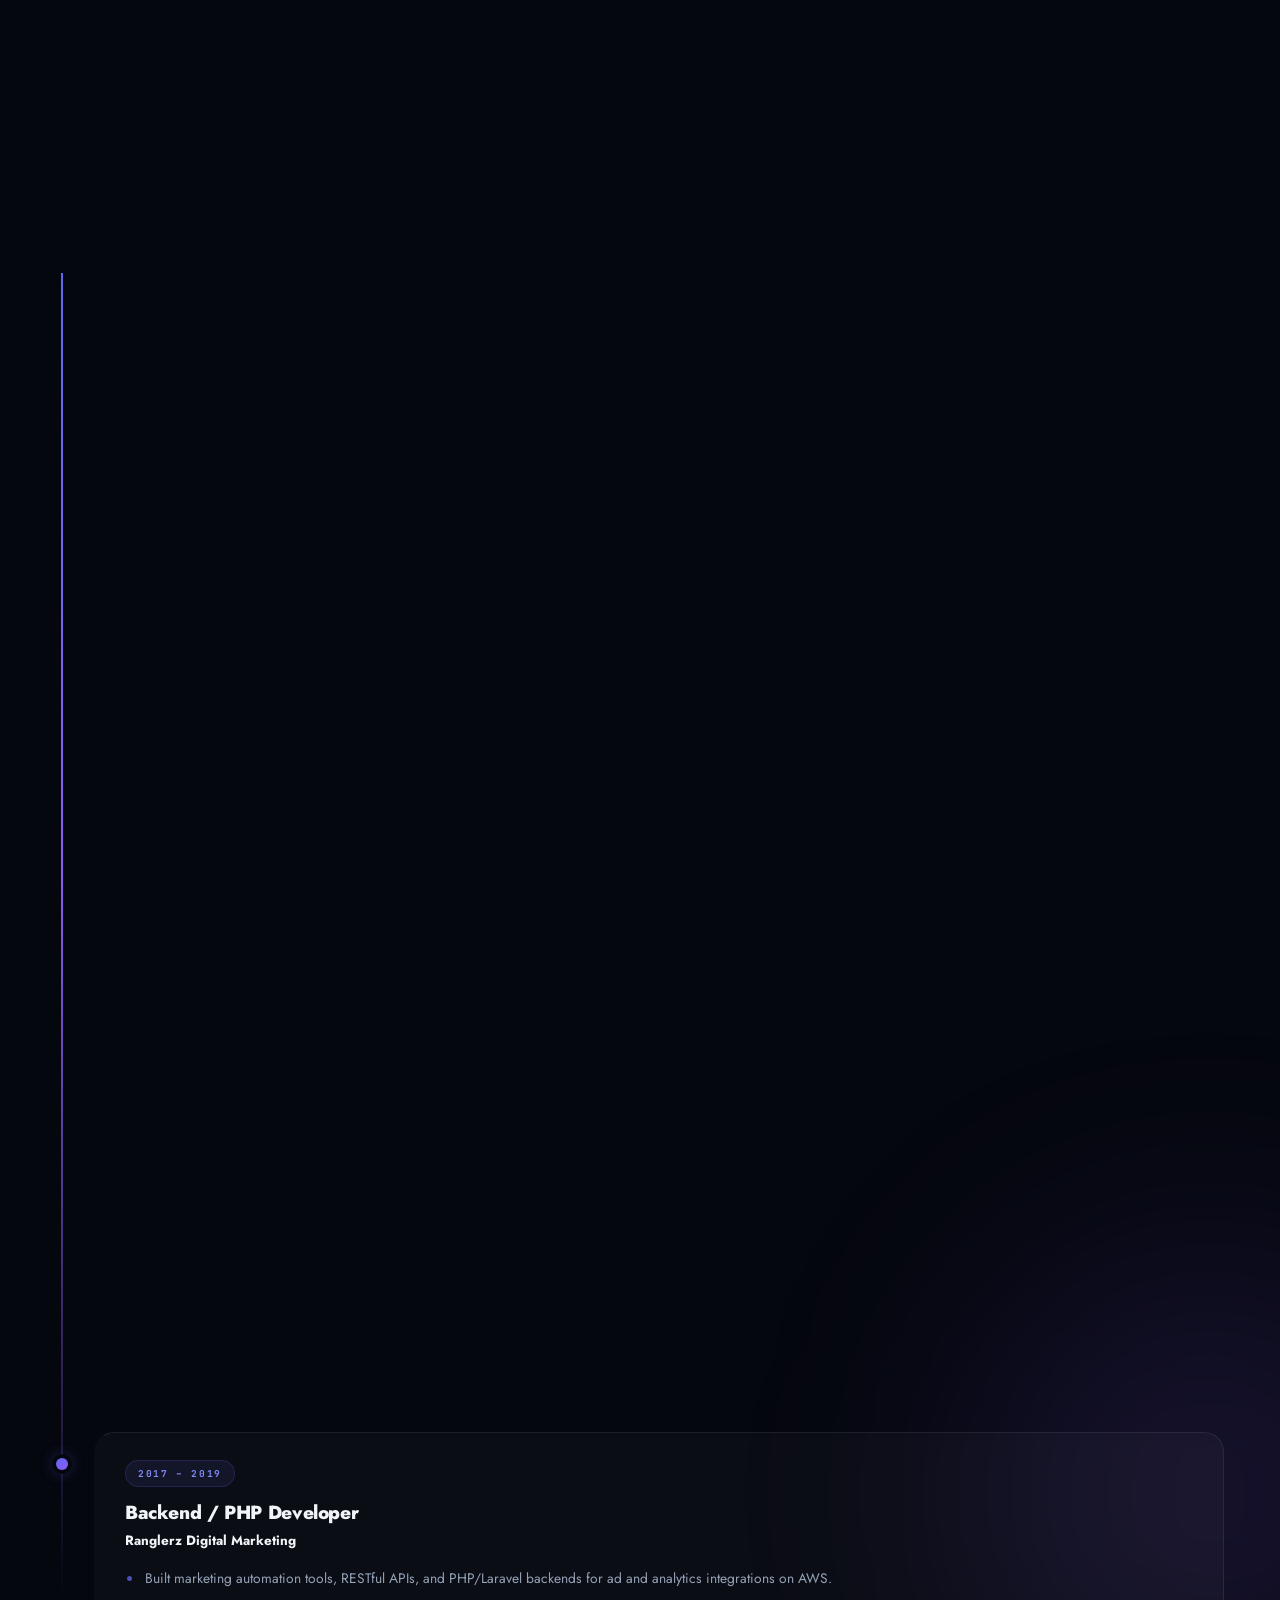
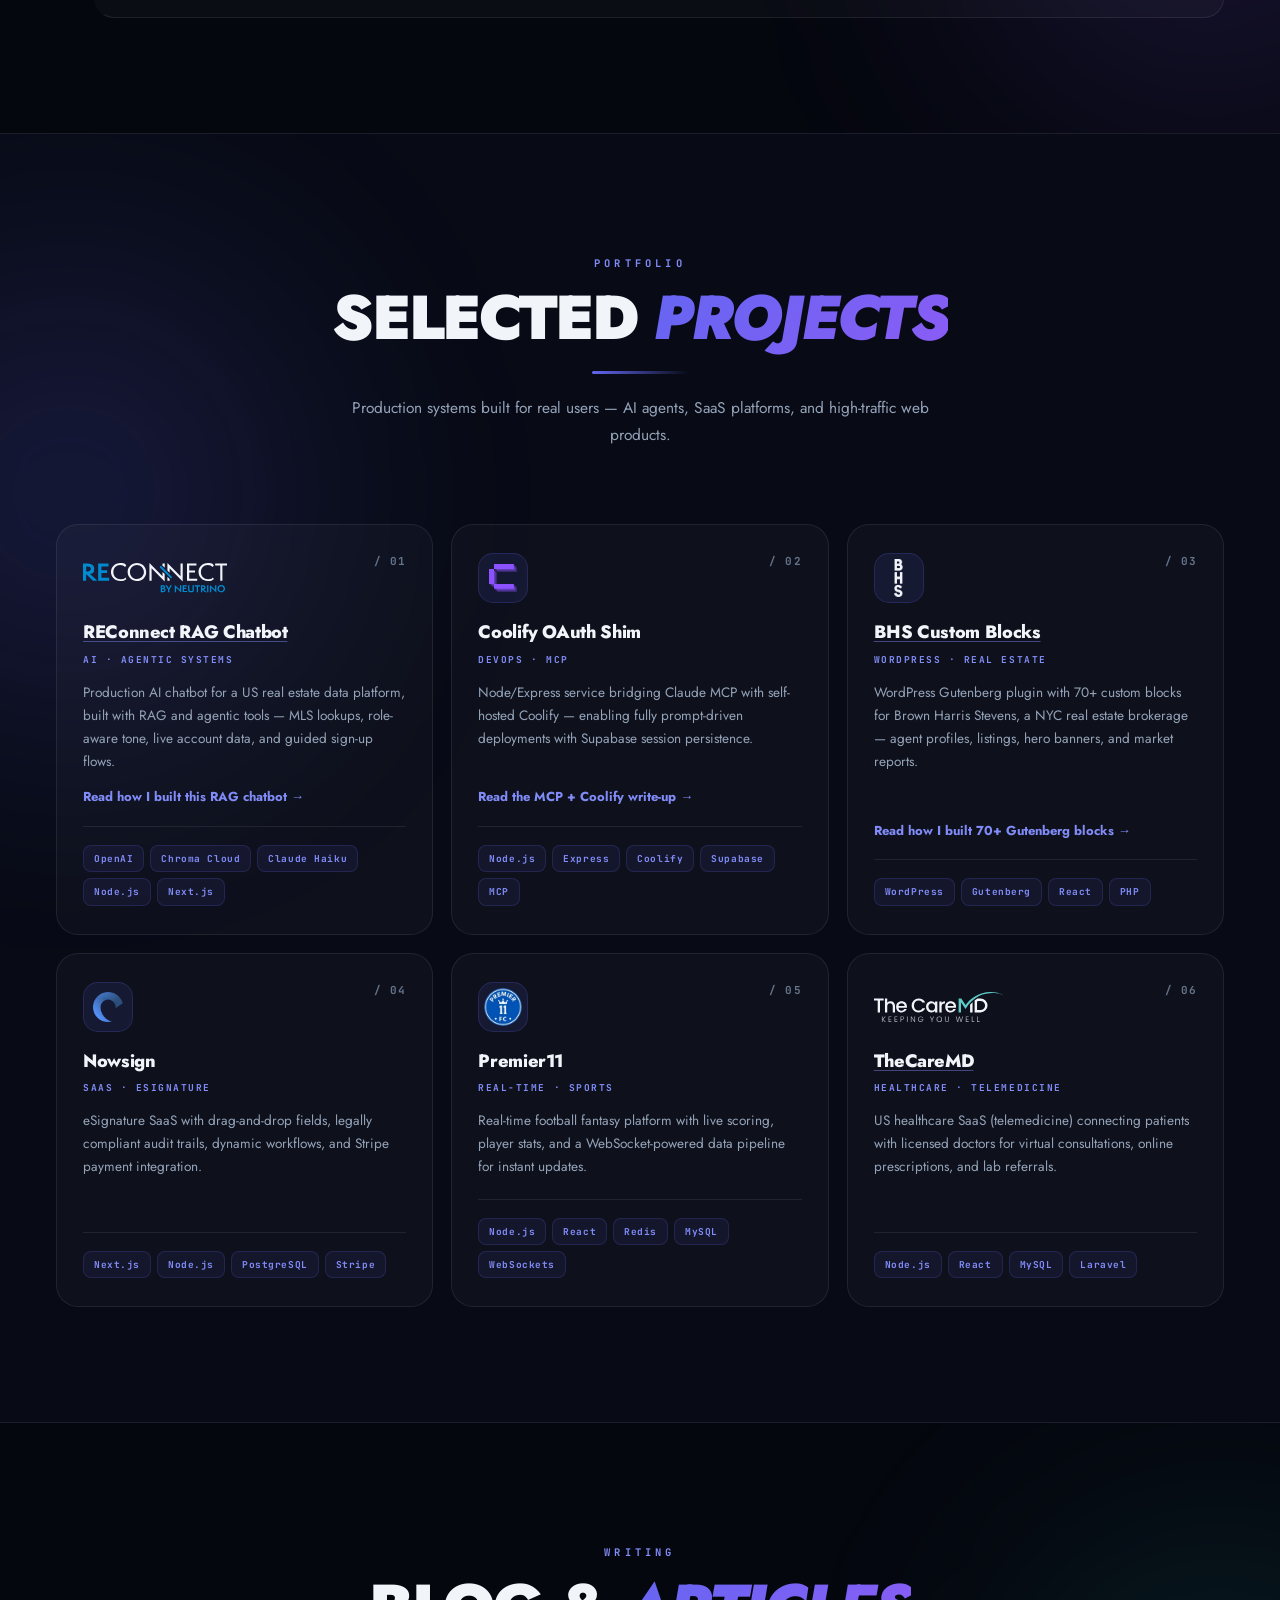
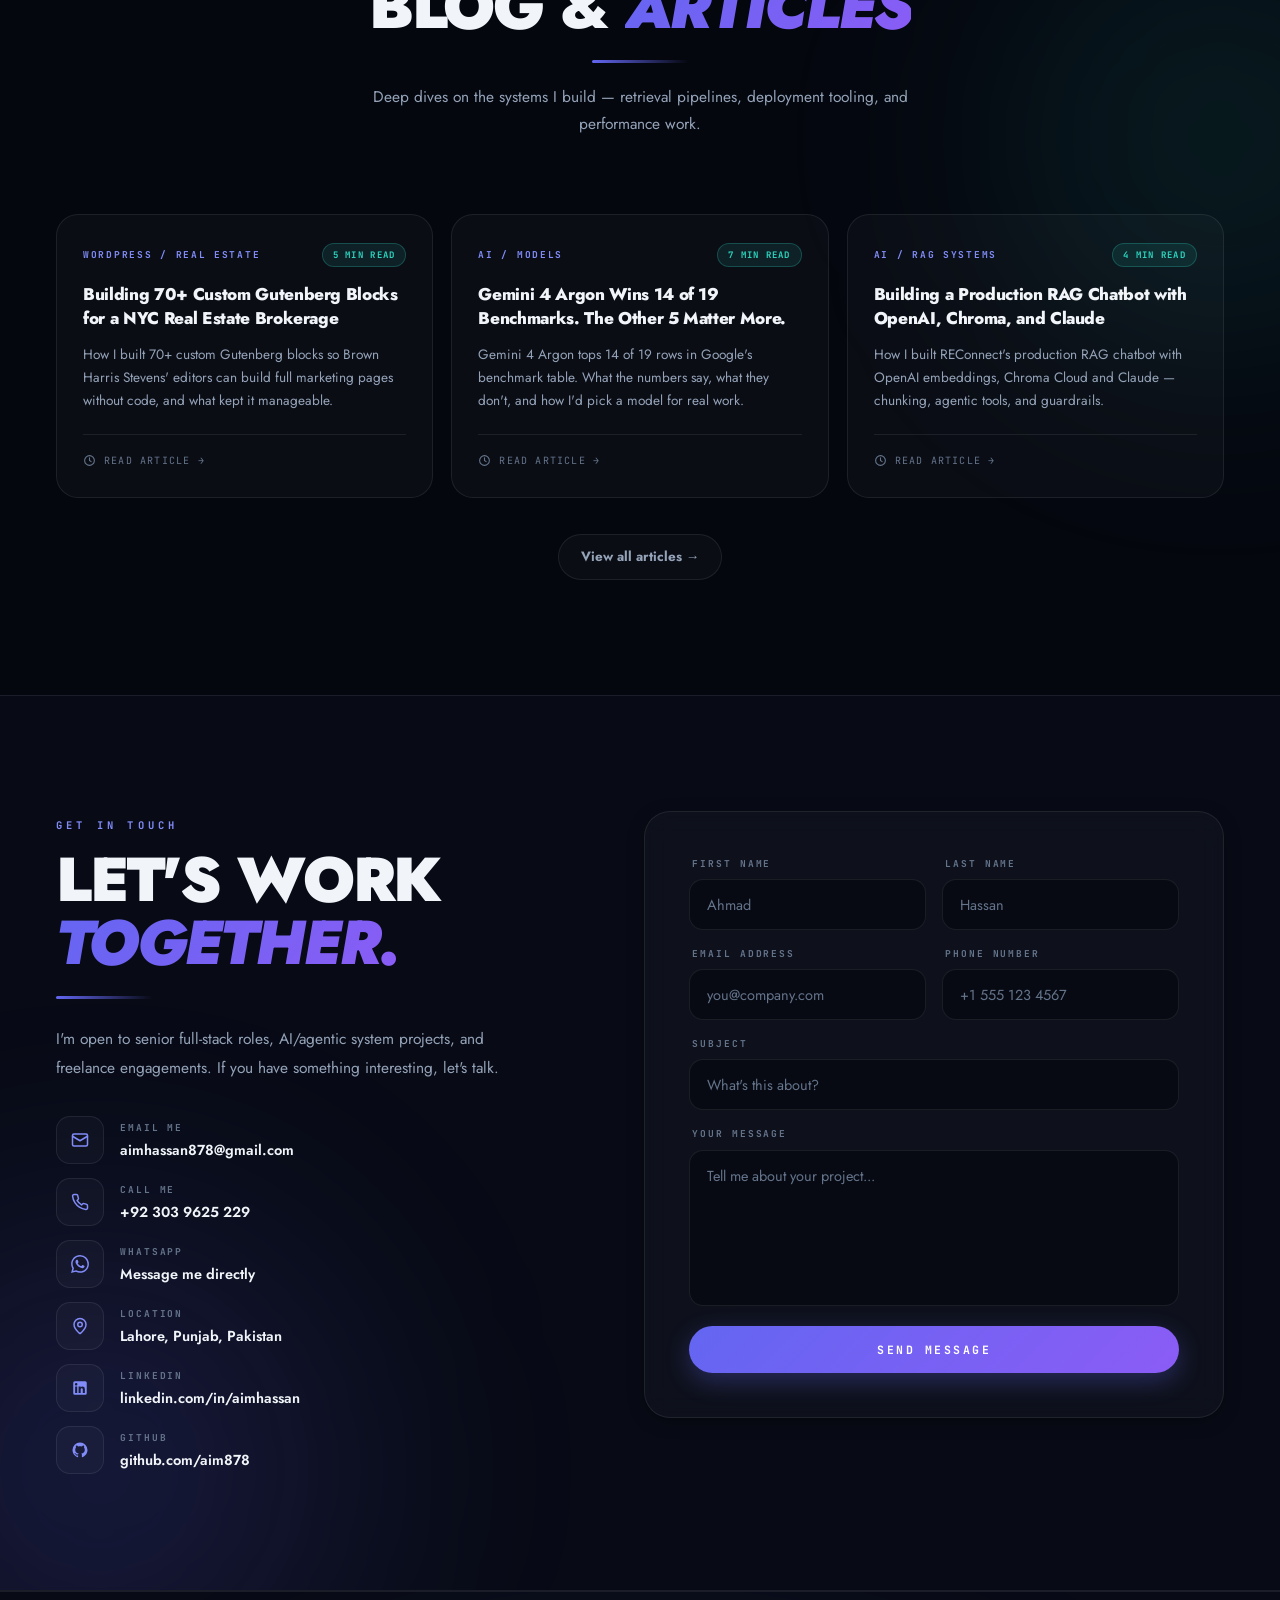
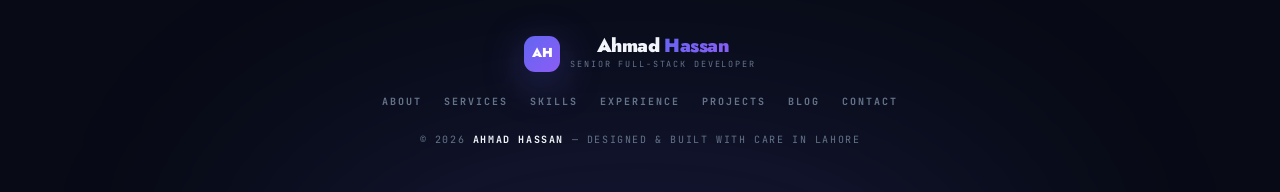
==== commit 286091c2: "Richer structured data: ProfilePage plus detailed Person Adds location, employer, education, degree," ====
--- a/index.html
+++ b/index.html
@@ -32,33 +32,172 @@
   "@context": "https://schema.org",
   "@graph": [
     {
+      "@type": "ProfilePage",
+      "@id": "https://www.ahmadhassan.pro/#profilepage",
+      "url": "https://www.ahmadhassan.pro/",
+      "name": "Ahmad Hassan | Senior Full-Stack Developer & Team Lead",
+      "isPartOf": {
+        "@id": "https://www.ahmadhassan.pro/#website"
+      },
+      "mainEntity": {
+        "@id": "https://www.ahmadhassan.pro/#person"
+      },
+      "about": {
+        "@id": "https://www.ahmadhassan.pro/#person"
+      },
+      "dateCreated": "2026-10-06T00:00:00+05:00",
+      "dateModified": "2026-10-20T00:00:00+05:00",
+      "inLanguage": "en"
+    },
+    {
       "@type": "Person",
+      "@id": "https://www.ahmadhassan.pro/#person",
       "name": "Ahmad Hassan",
+      "givenName": "Ahmad",
+      "familyName": "Hassan",
       "url": "https://www.ahmadhassan.pro/",
-      "image": "https://www.ahmadhassan.pro/images/ah.webp",
-      "jobTitle": "Senior Full-Stack Developer",
+      "image": {
+        "@type": "ImageObject",
+        "url": "https://www.ahmadhassan.pro/images/ah.webp",
+        "width": 864,
+        "height": 977,
+        "caption": "Ahmad Hassan, Senior Full-Stack Developer"
+      },
+      "jobTitle": "Senior Full-Stack Developer & Team Lead",
+      "description": "Ahmad Hassan is a senior full-stack developer and team lead in Lahore, Pakistan, with 10+ years building web apps, SaaS platforms and AI/RAG chatbots for US and UK companies.",
       "email": "mailto:aimhassan878@gmail.com",
+      "telephone": "+923039625229",
+      "address": {
+        "@type": "PostalAddress",
+        "addressLocality": "Lahore",
+        "addressRegion": "Punjab",
+        "addressCountry": "PK"
+      },
+      "nationality": {
+        "@type": "Country",
+        "name": "Pakistan"
+      },
+      "worksFor": {
+        "@type": "Organization",
+        "name": "SLTech",
+        "url": "https://sltech.io/"
+      },
+      "alumniOf": {
+        "@type": "CollegeOrUniversity",
+        "name": "Qarshi University",
+        "address": {
+          "@type": "PostalAddress",
+          "addressLocality": "Lahore",
+          "addressCountry": "PK"
+        }
+      },
+      "hasCredential": {
+        "@type": "EducationalOccupationalCredential",
+        "credentialCategory": "degree",
+        "name": "B.S. Computer Science",
+        "recognizedBy": {
+          "@type": "CollegeOrUniversity",
+          "name": "Qarshi University"
+        }
+      },
+      "hasOccupation": {
+        "@type": "Occupation",
+        "name": "Senior Full-Stack Developer",
+        "occupationLocation": {
+          "@type": "Country",
+          "name": "Pakistan"
+        },
+        "description": "Remote full-stack development and technical leadership for US and UK companies.",
+        "skills": "React, Next.js, TypeScript, Node.js, Express.js, PostgreSQL, MySQL, Redis, PHP, Laravel, WordPress, RAG, LangChain, OpenAI API, Docker, AWS, CI/CD"
+      },
       "knowsAbout": [
         "Full-Stack Development",
         "React",
         "Next.js",
+        "TypeScript",
         "Node.js",
-        "AI/RAG Systems",
-        "Enterprise SaaS",
-        "Cloud Infrastructure"
+        "Express.js",
+        "REST APIs",
+        "GraphQL",
+        "PostgreSQL",
+        "MySQL",
+        "MongoDB",
+        "Redis",
+        "PHP",
+        "Laravel",
+        "WordPress Gutenberg",
+        "Retrieval-Augmented Generation (RAG)",
+        "AI Chatbots",
+        "LangChain",
+        "OpenAI API",
+        "Model Context Protocol (MCP)",
+        "Multi-tenant SaaS",
+        "Docker",
+        "AWS",
+        "CI/CD",
+        "Performance Optimization",
+        "Technical Leadership"
+      ],
+      "award": [
+        "GitHub Arctic Code Vault Contributor",
+        "Employee of the Month (multiple awards)"
       ],
       "sameAs": [
         "https://www.linkedin.com/in/aimhassan",
         "https://github.com/aim878",
         "https://stackoverflow.com/users/2775435"
       ],
-      "@id": "https://www.ahmadhassan.pro/#person"
+      "makesOffer": [
+        {
+          "@type": "Offer",
+          "itemOffered": {
+            "@type": "Service",
+            "name": "Full-Stack Web Development"
+          }
+        },
+        {
+          "@type": "Offer",
+          "itemOffered": {
+            "@type": "Service",
+            "name": "Node.js API & Backend Development"
+          }
+        },
+        {
+          "@type": "Offer",
+          "itemOffered": {
+            "@type": "Service",
+            "name": "AI Chatbot & RAG Development"
+          }
+        },
+        {
+          "@type": "Offer",
+          "itemOffered": {
+            "@type": "Service",
+            "name": "DevOps & Deployment"
+          }
+        },
+        {
+          "@type": "Offer",
+          "itemOffered": {
+            "@type": "Service",
+            "name": "Performance Optimization"
+          }
+        },
+        {
+          "@type": "Offer",
+          "itemOffered": {
+            "@type": "Service",
+            "name": "Remote Team Lead / Senior Developer"
+          }
+        }
+      ]
     },
     {
       "@type": "WebSite",
       "@id": "https://www.ahmadhassan.pro/#website",
       "url": "https://www.ahmadhassan.pro/",
       "name": "Ahmad Hassan",
+      "alternateName": "Ahmad Hassan Portfolio",
       "description": "Portfolio and blog of Ahmad Hassan, Senior Full-Stack Developer & Team Lead.",
       "inLanguage": "en",
       "publisher": {
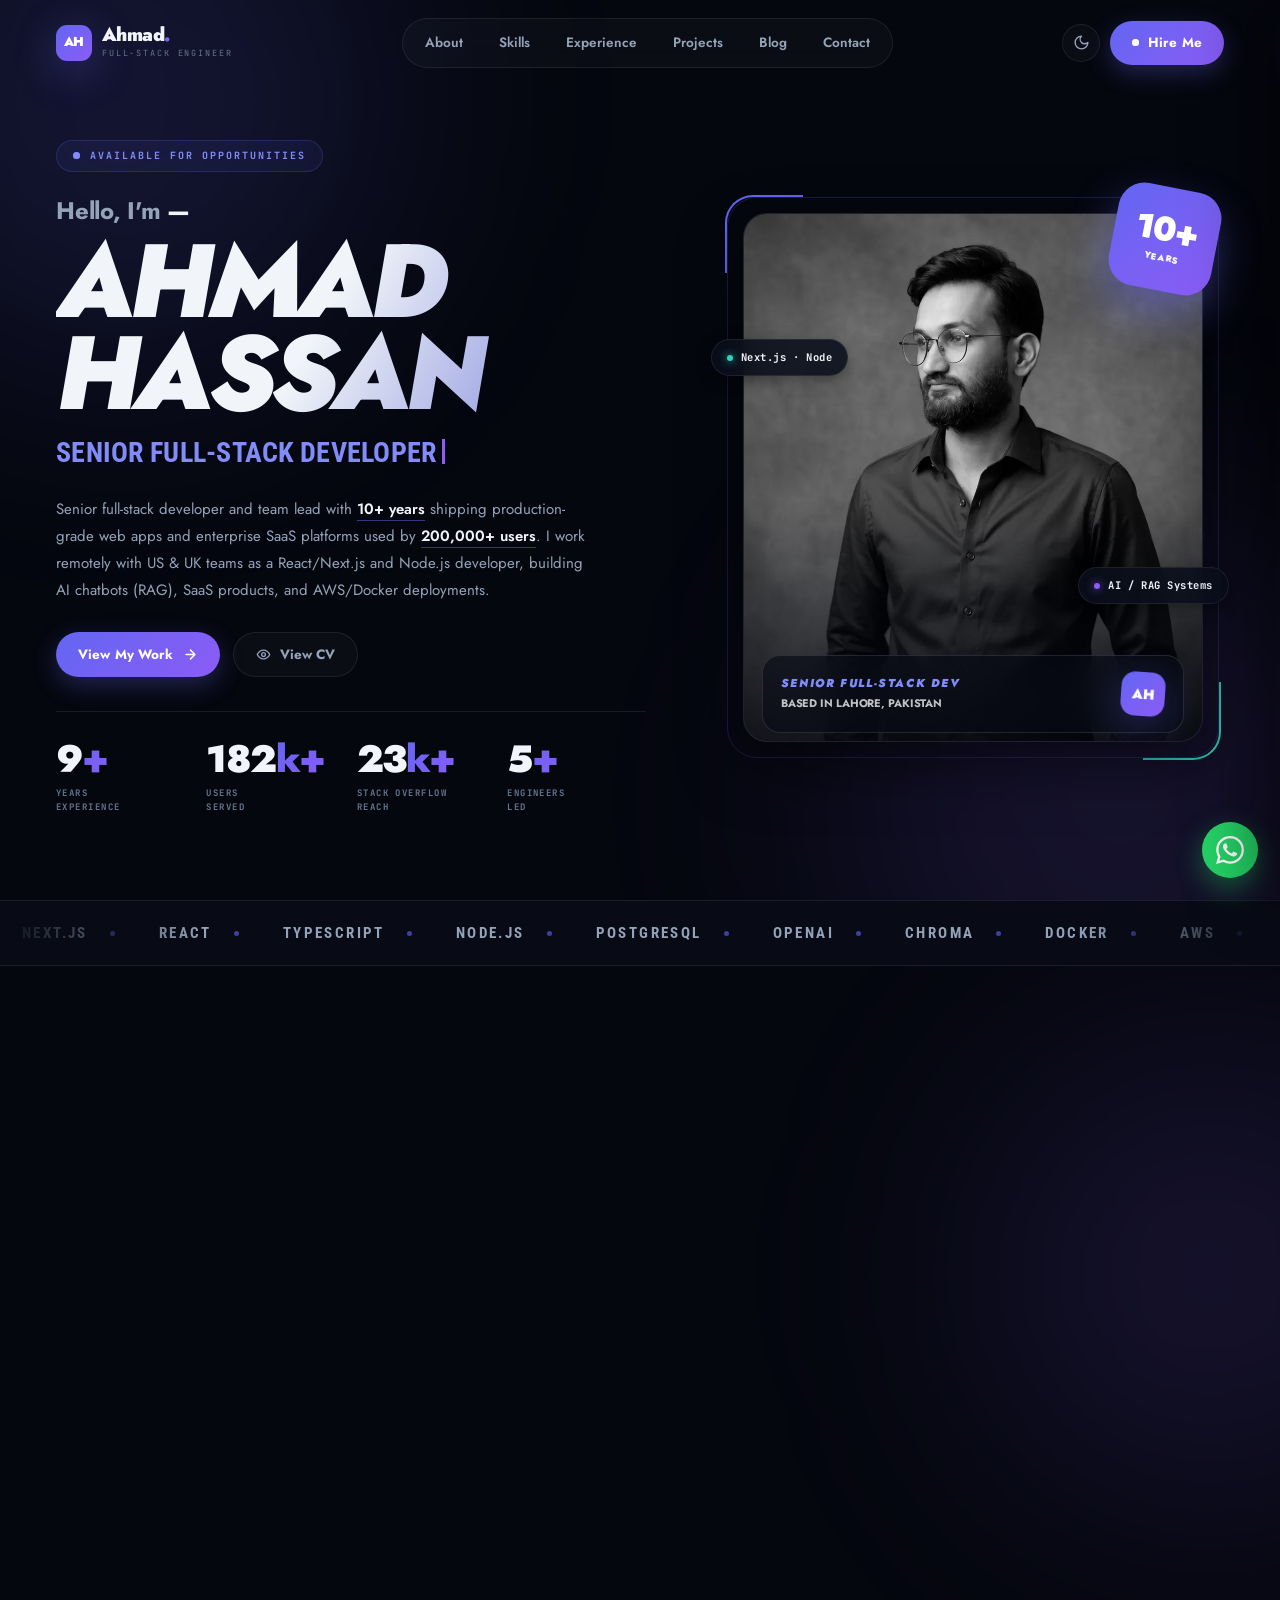
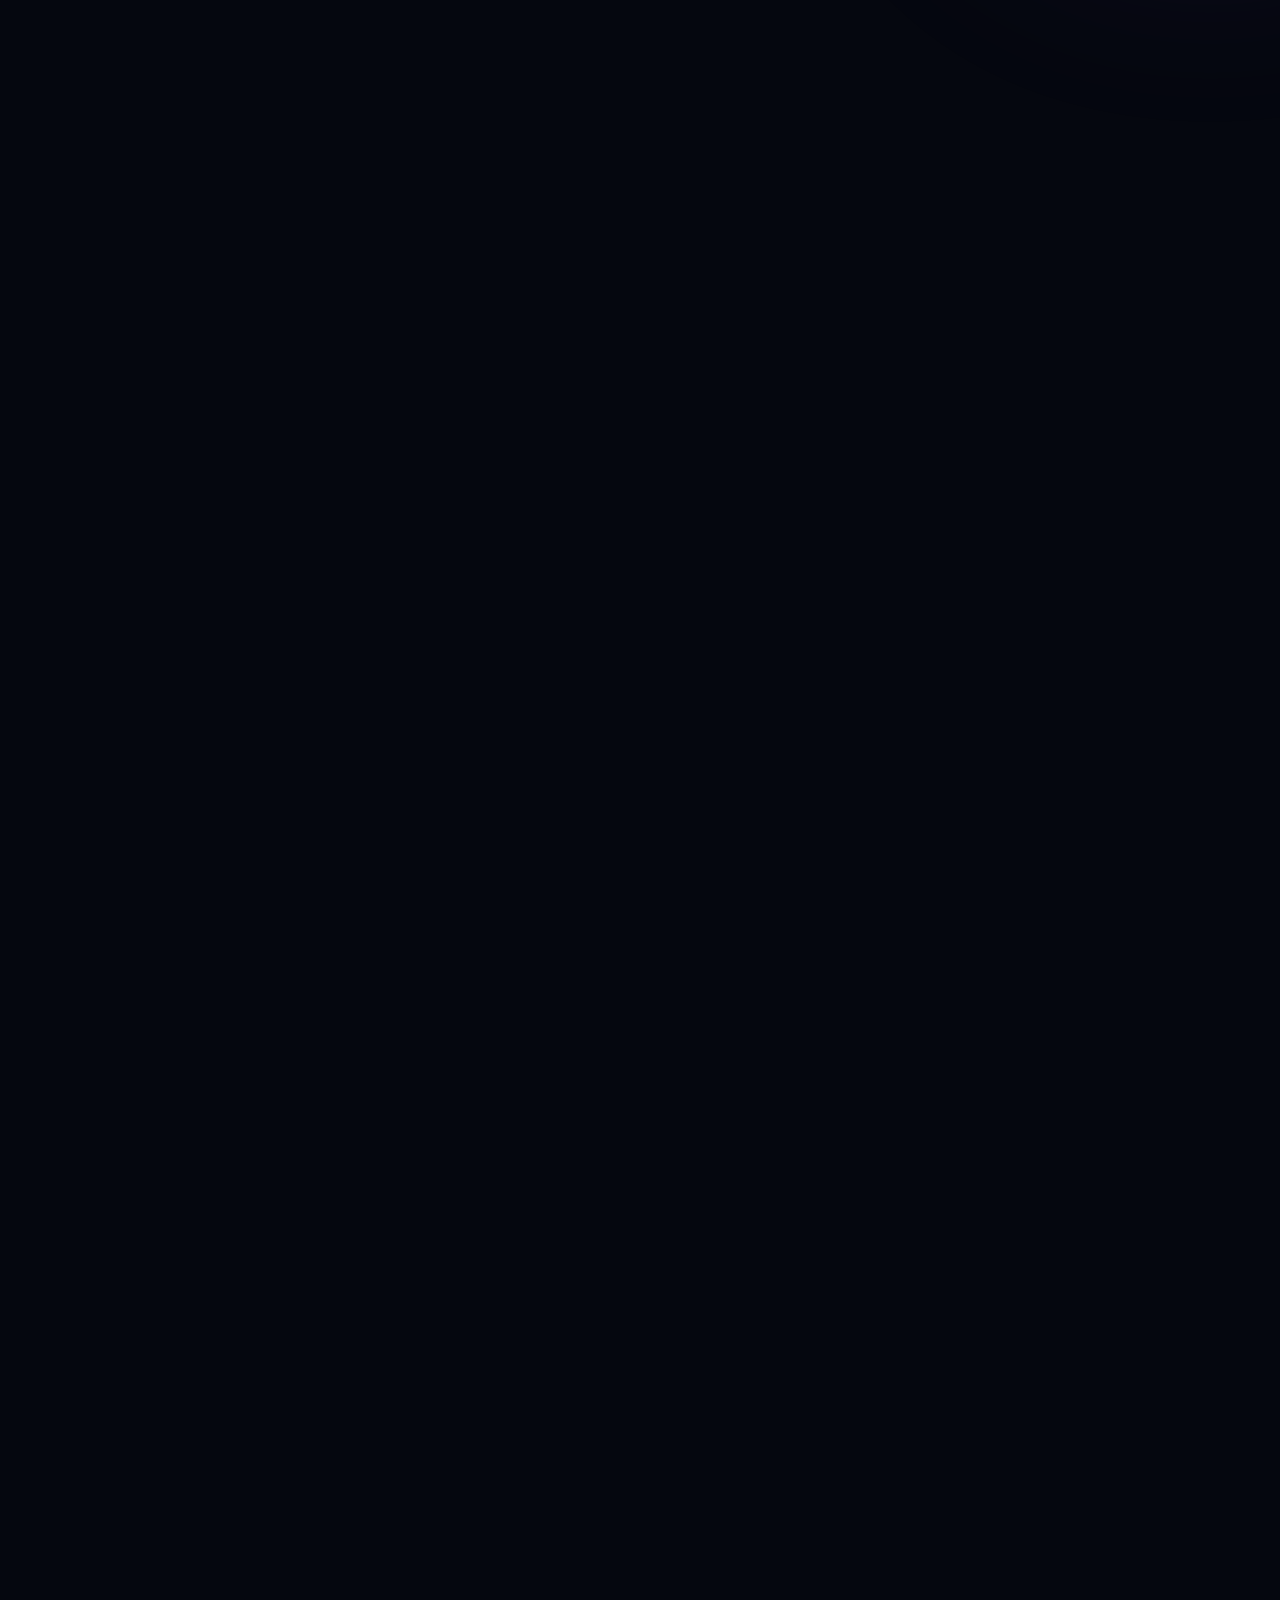
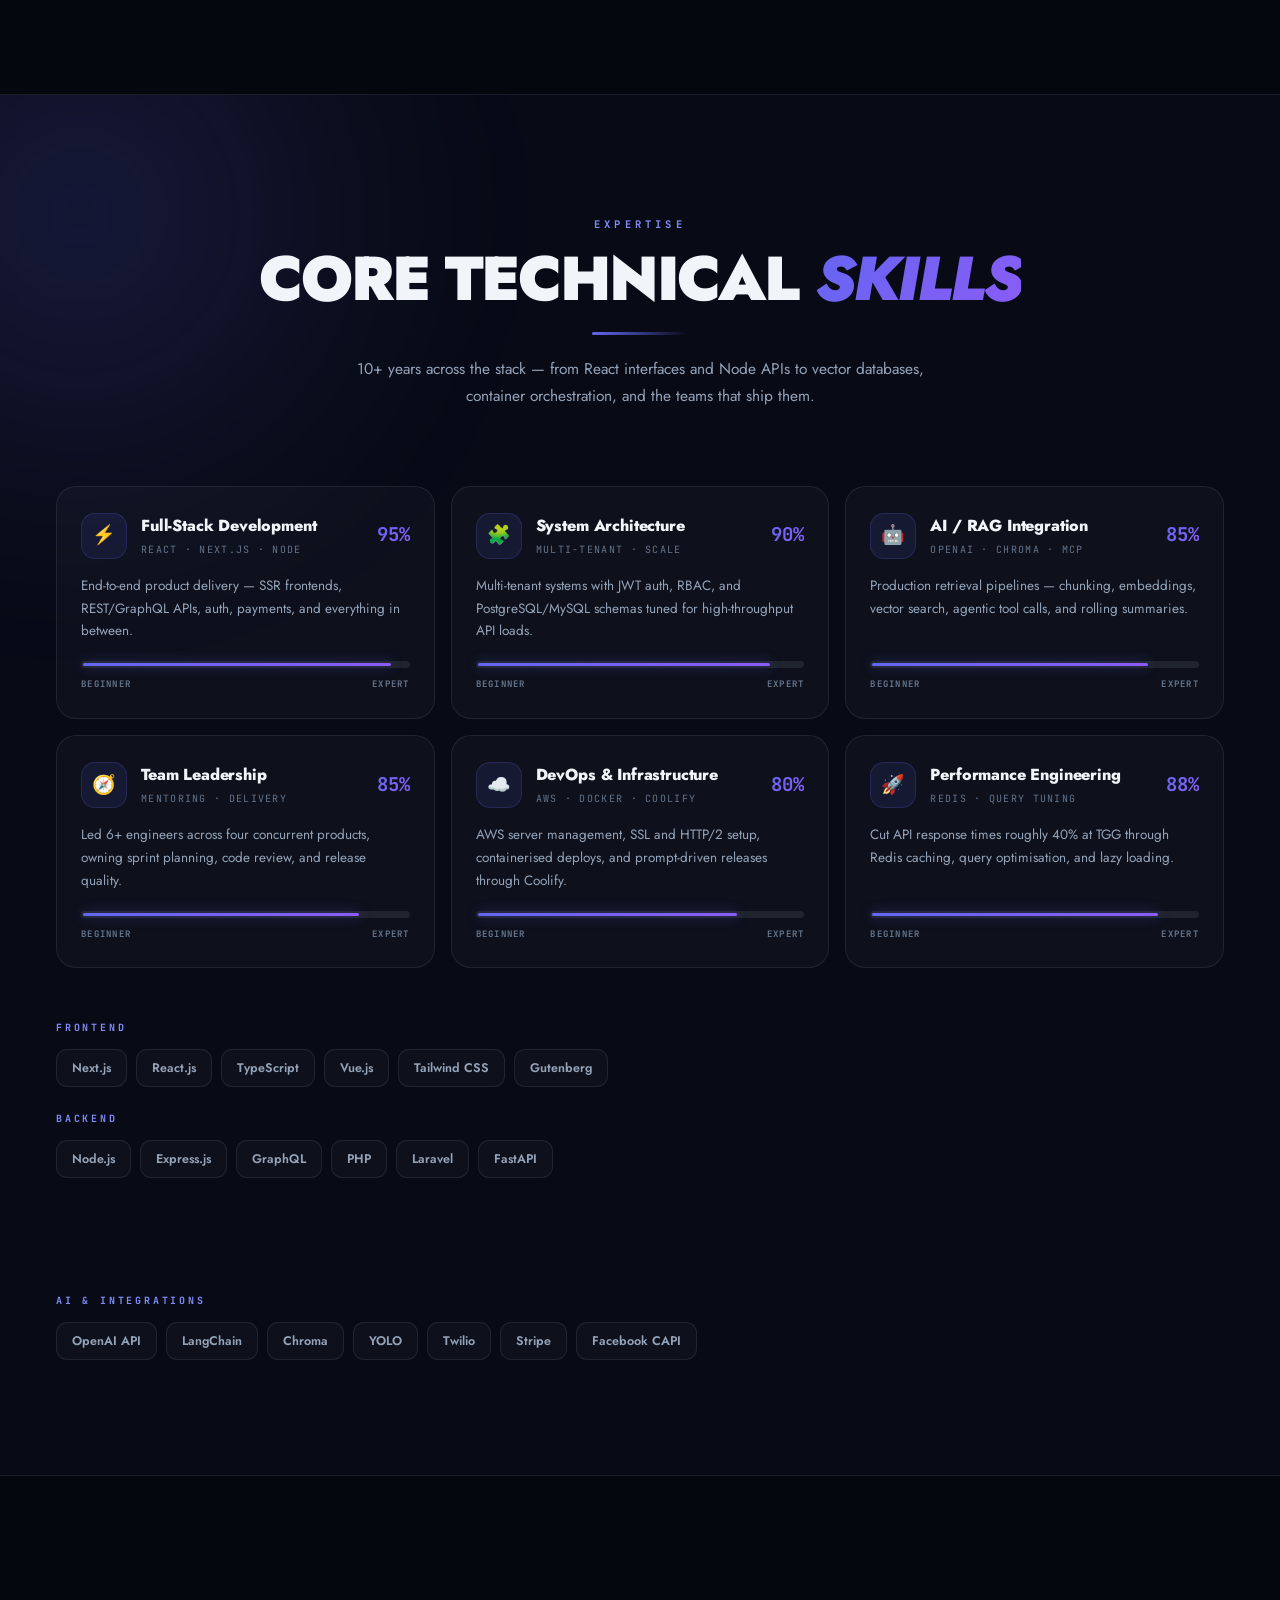
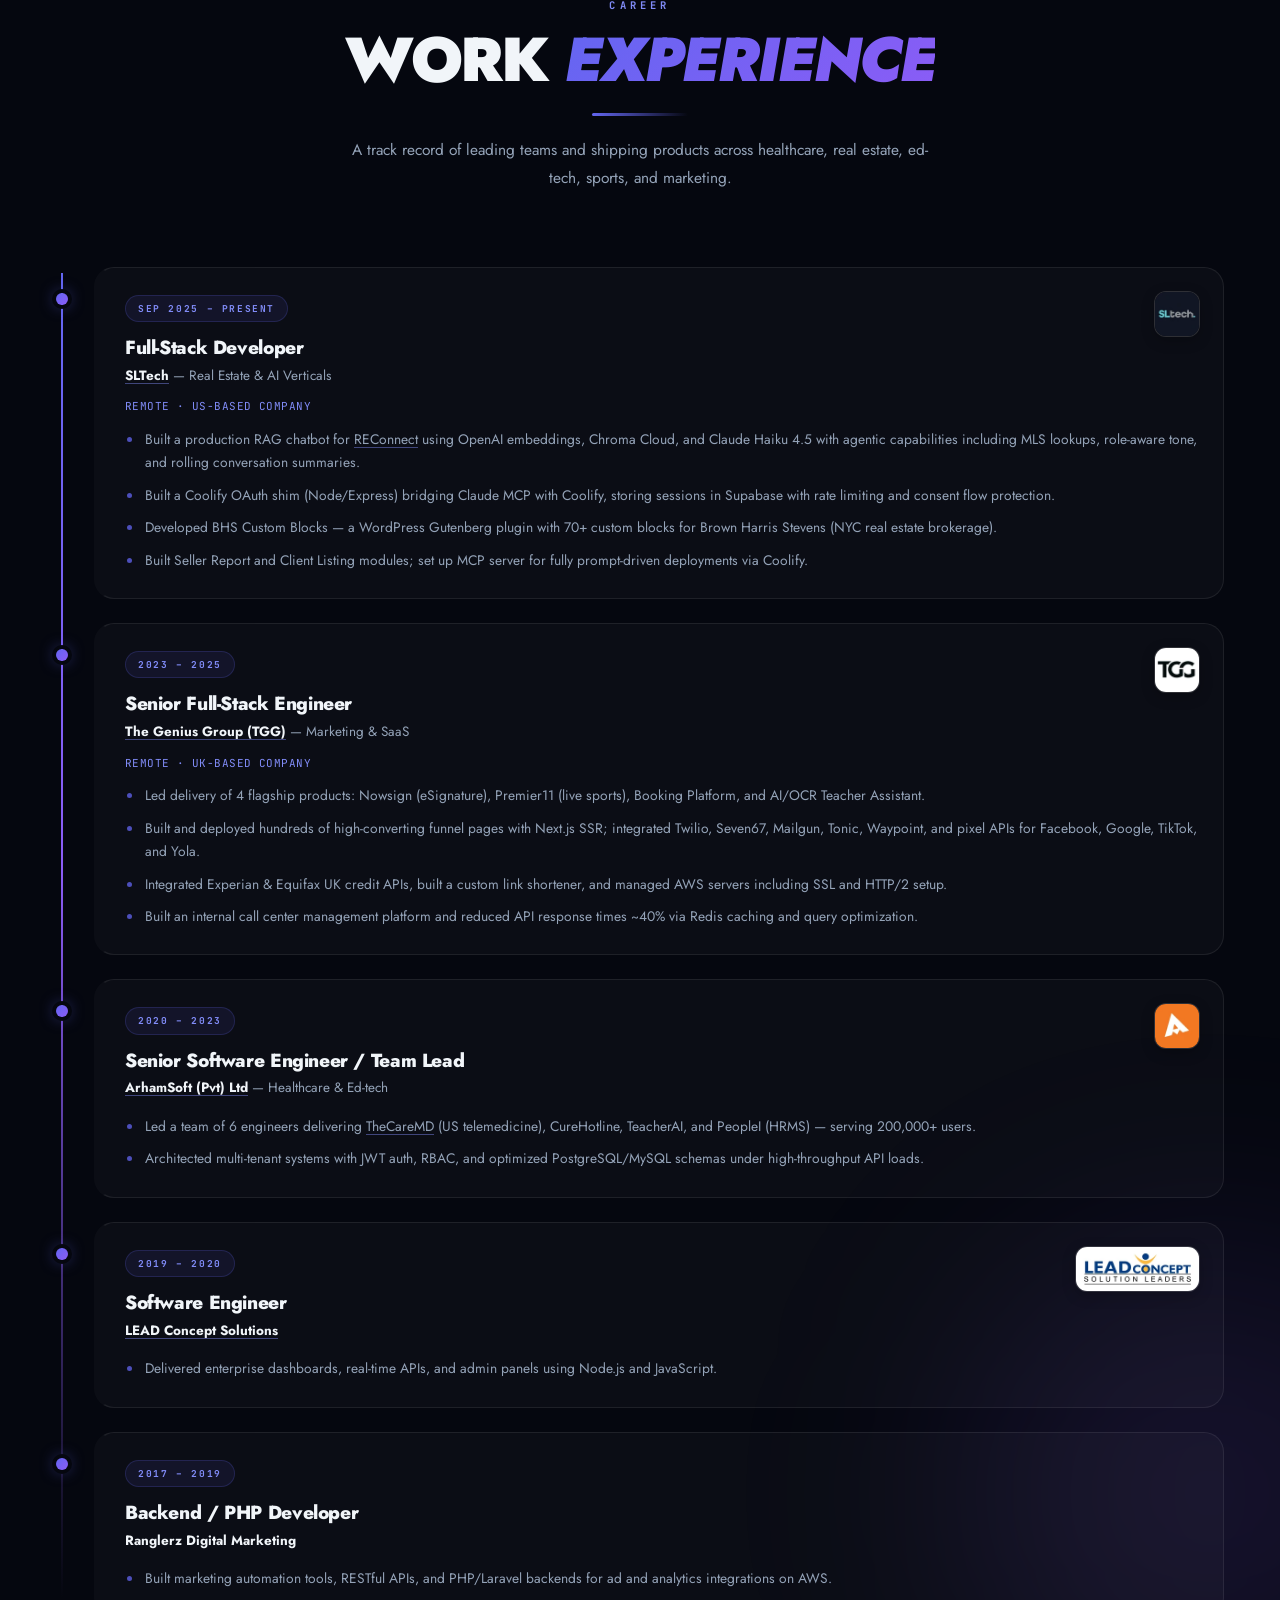
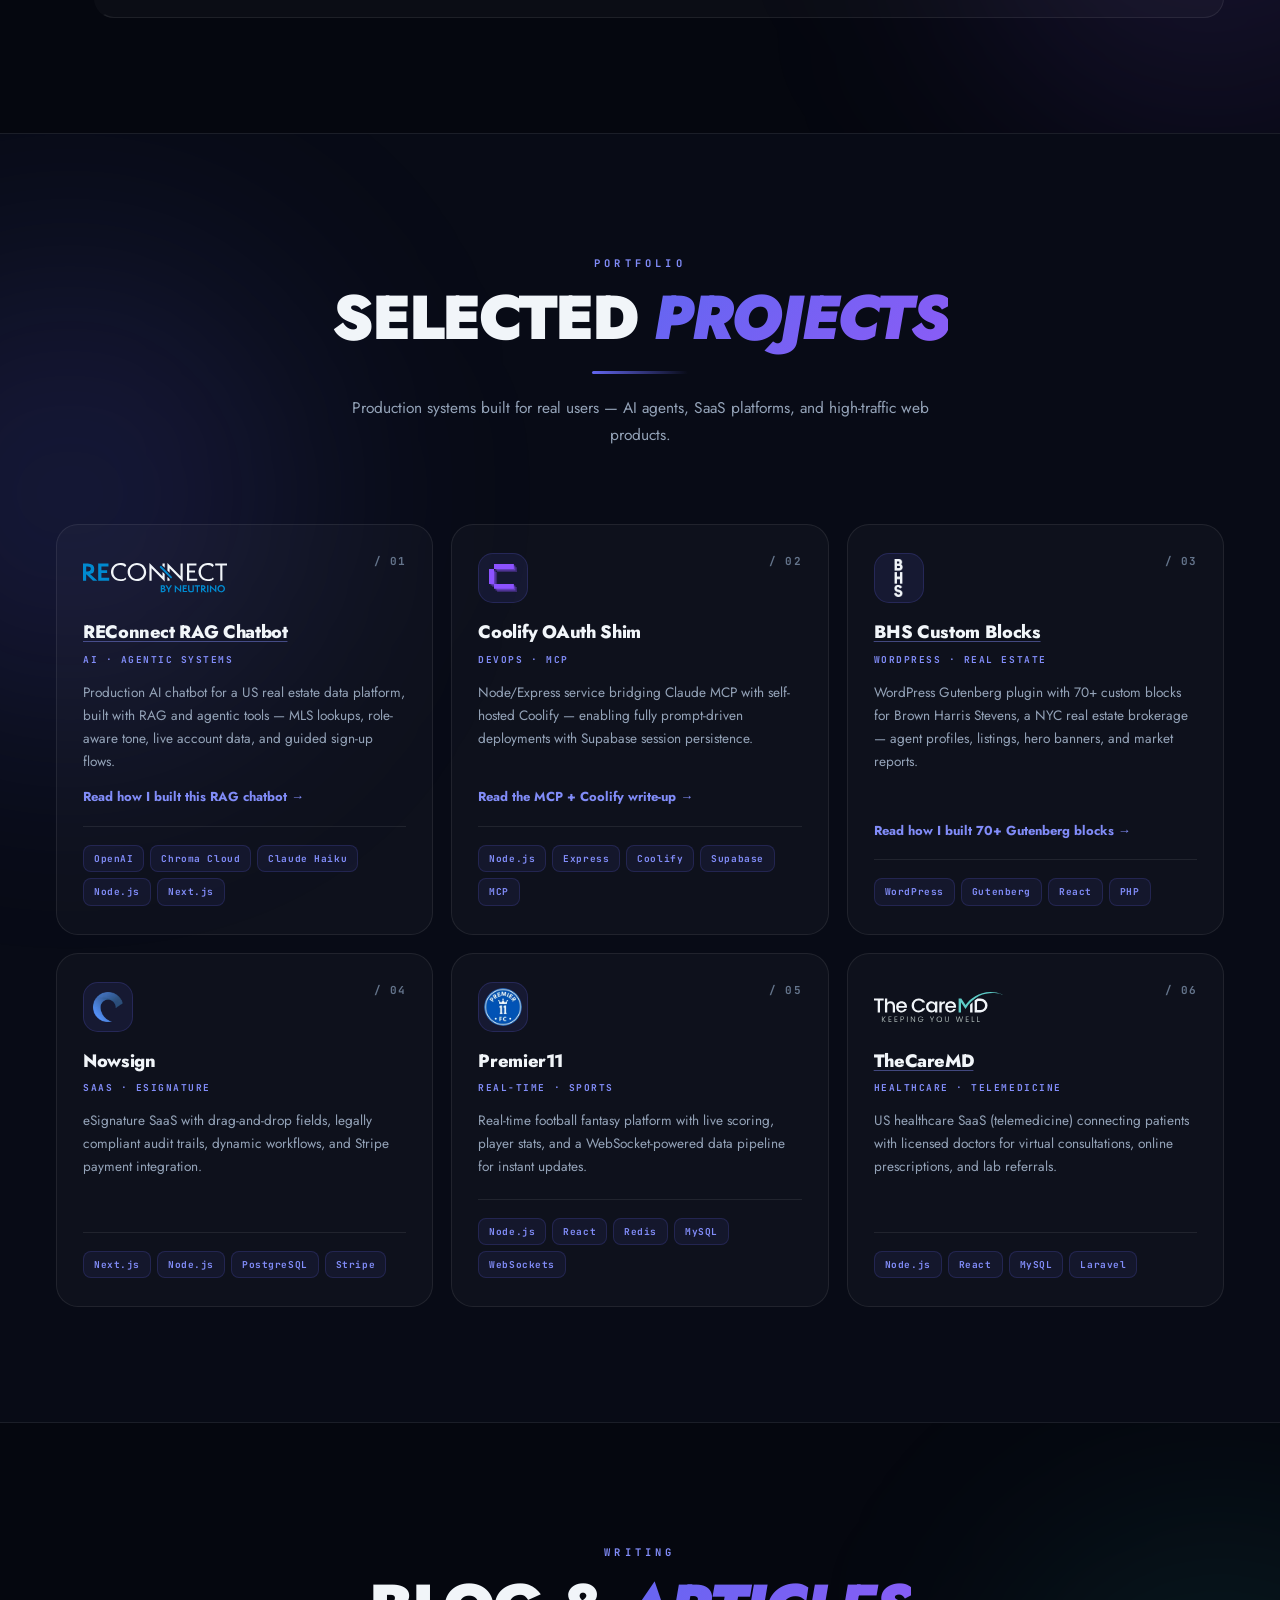
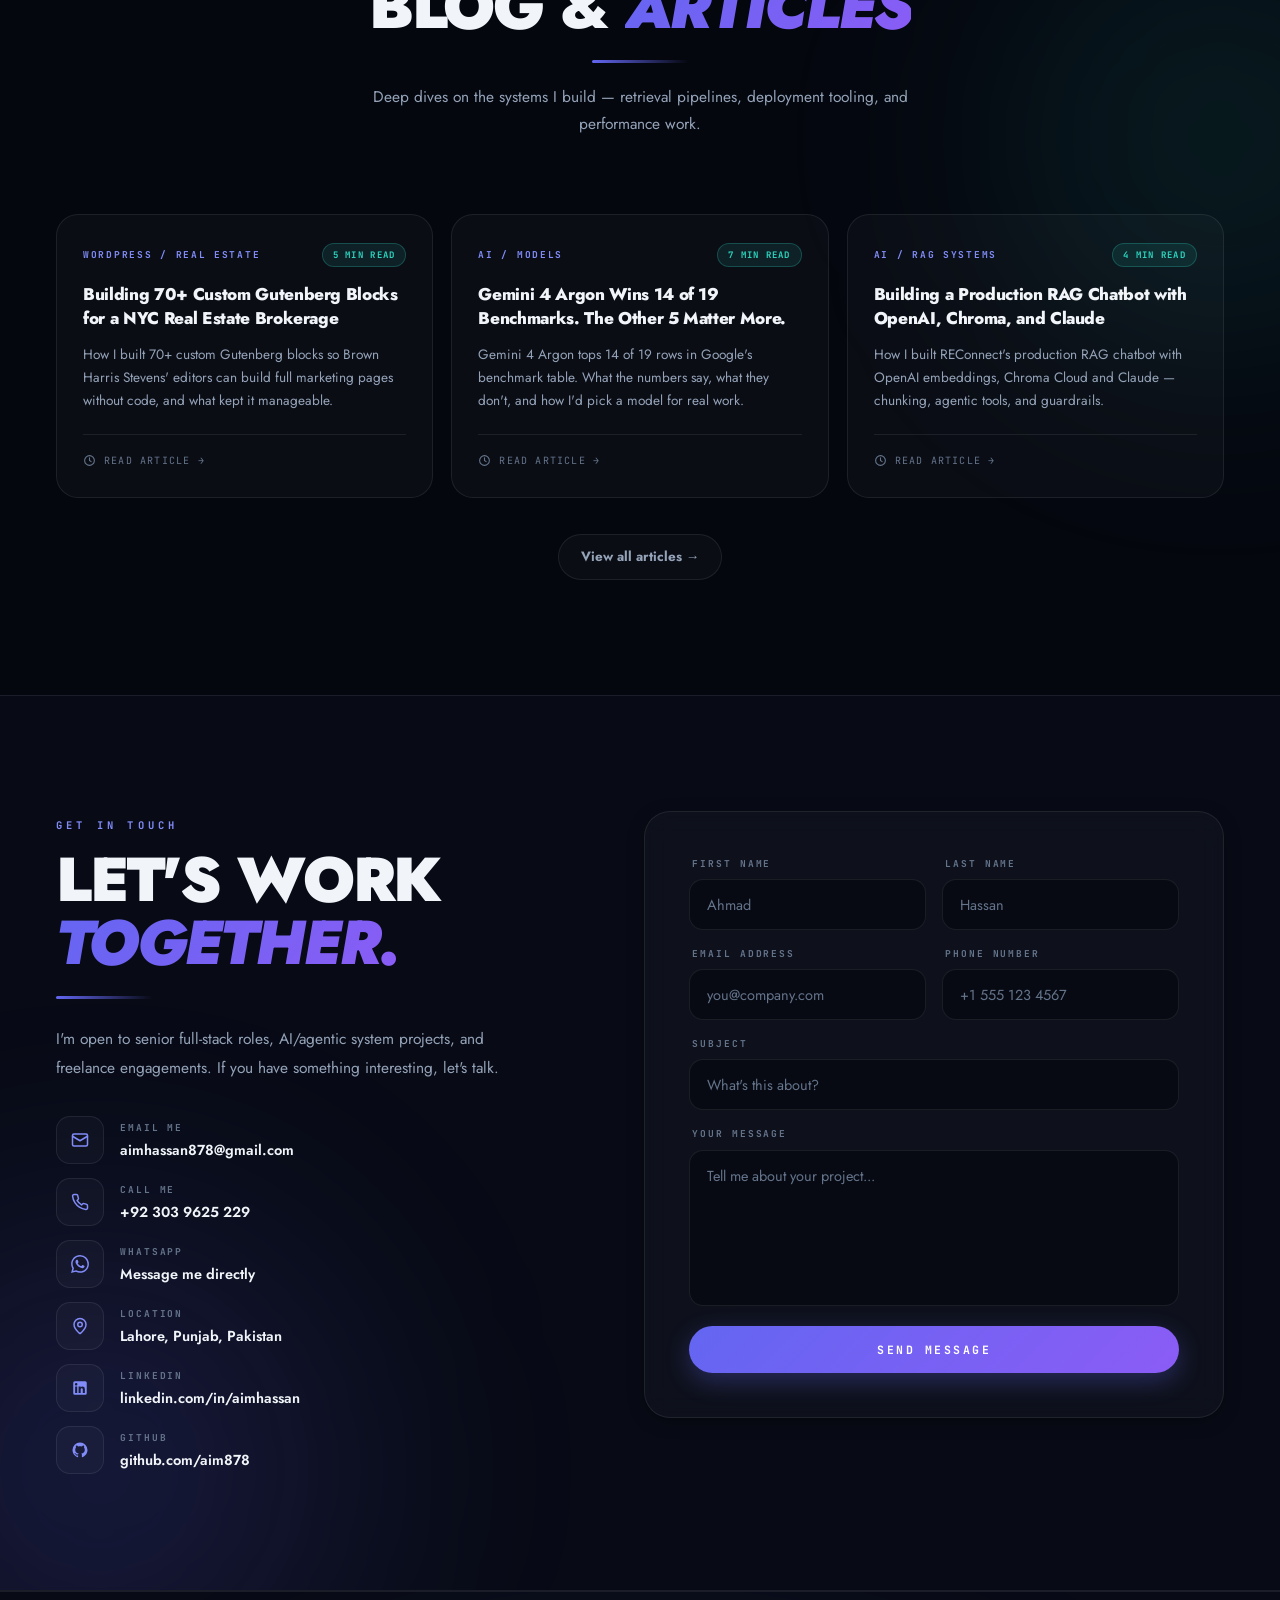
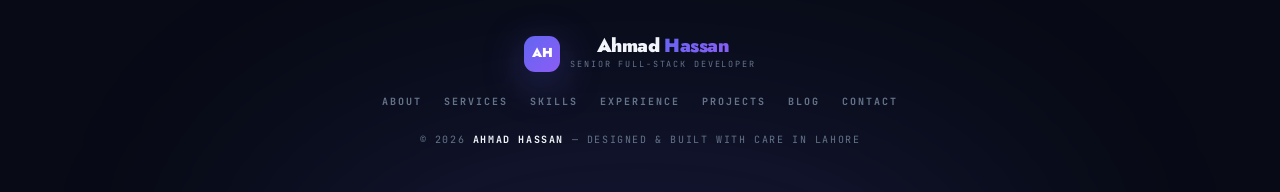
==== commit 53cc0adb: "Use new portrait as the hero photo The About section keeps the existing photo.  Co-Authored-By: Clau" ====
--- a/index.html
+++ b/index.html
@@ -1070,7 +1070,7 @@
         <div class="orbit-chip b"><i></i>AI / RAG Systems</div>
 
         <div class="photo">
-          <img src="images/ah.webp" width="864" height="977" fetchpriority="high" alt="Ahmad Hassan, Senior Full-Stack Developer">
+          <img src="images/ah-hero.webp" width="900" height="1206" fetchpriority="high" alt="Ahmad Hassan, Senior Full-Stack Developer">
           <div class="photo-card">
             <div>
               <div class="pc-role">Senior Full-Stack Dev</div>
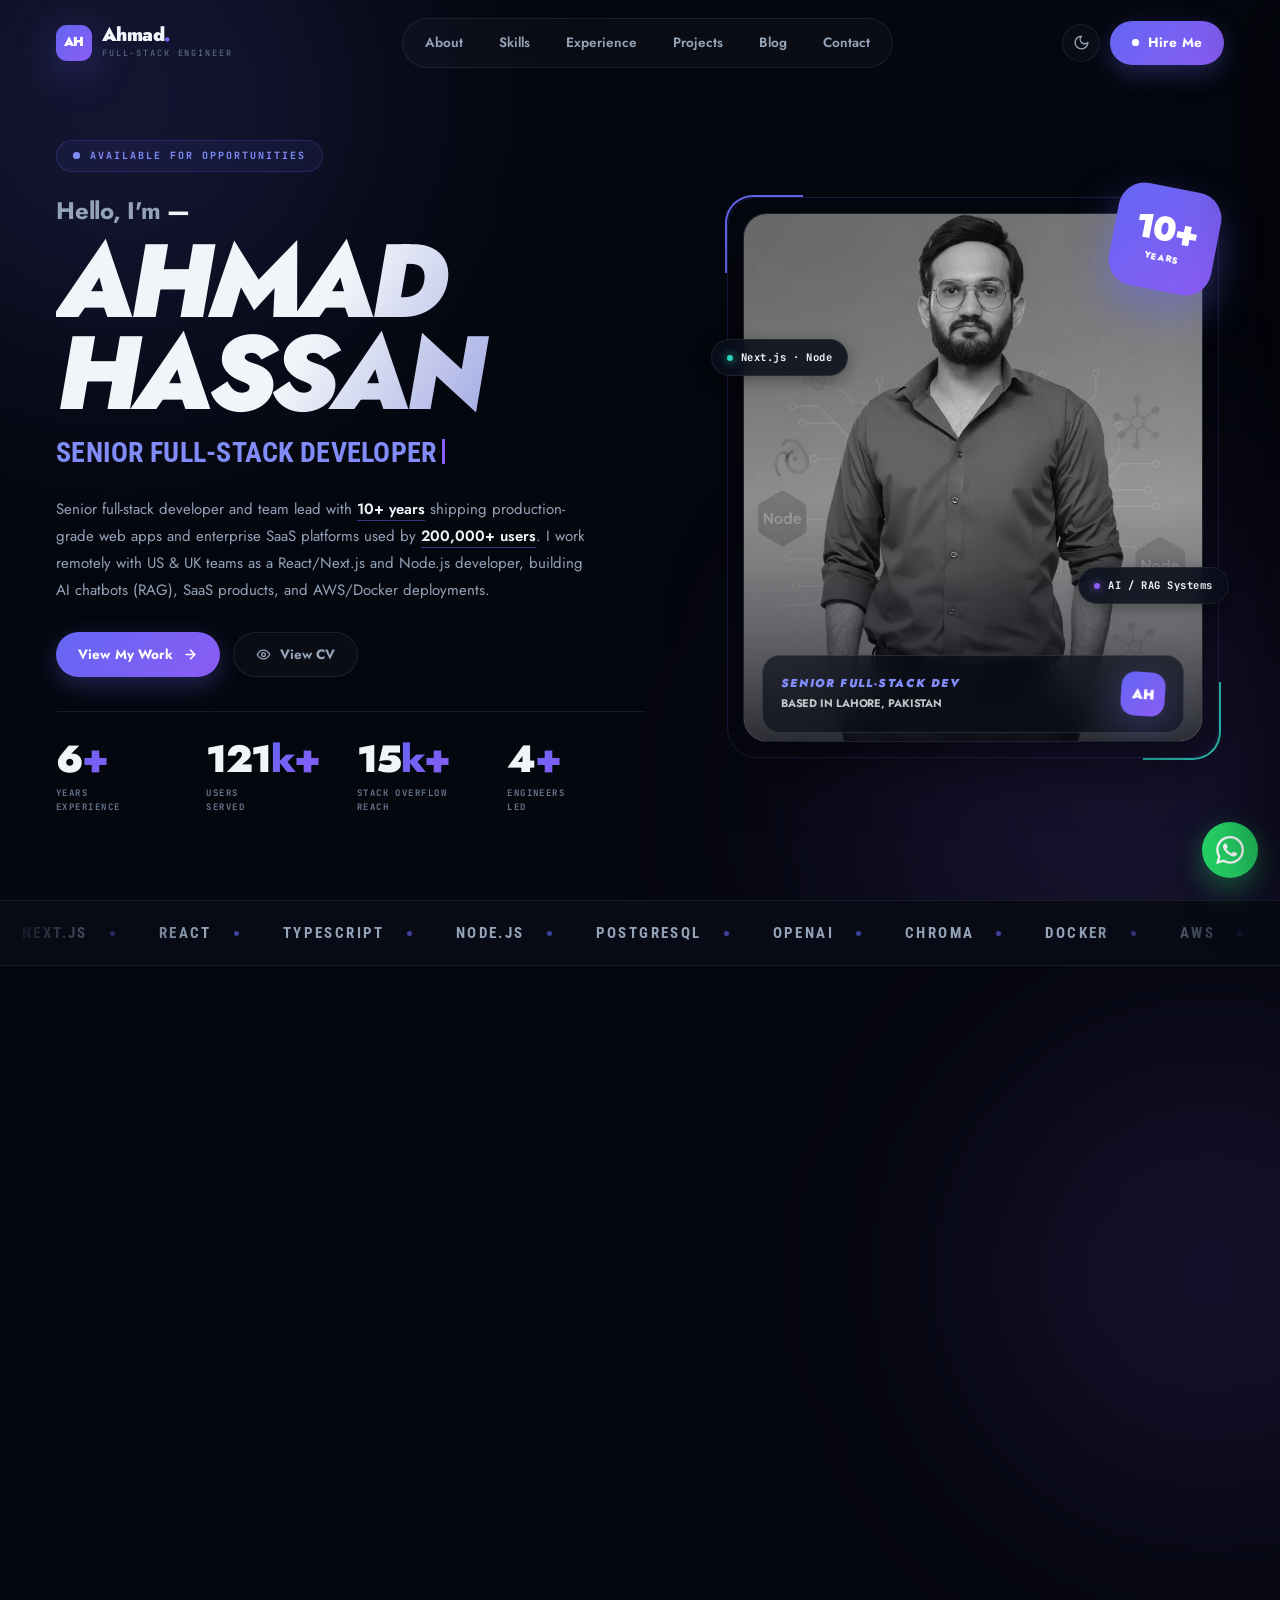
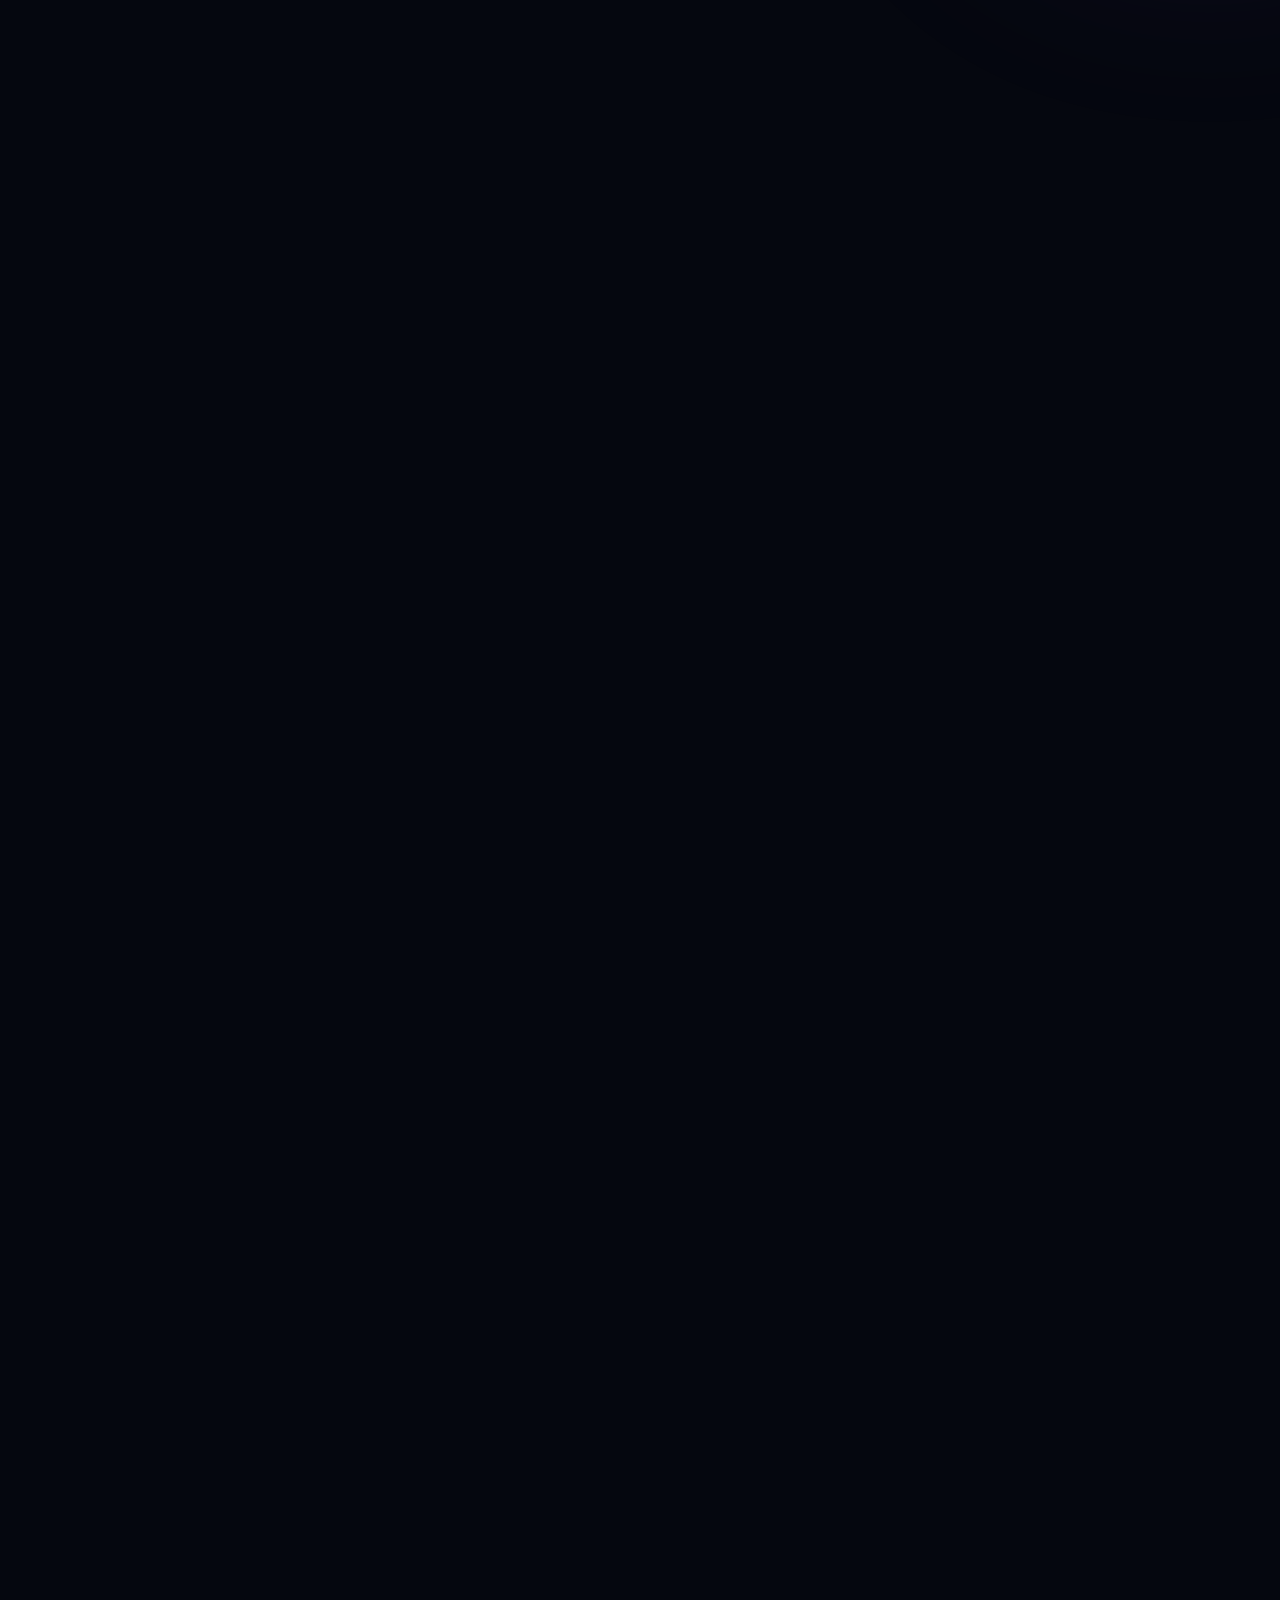
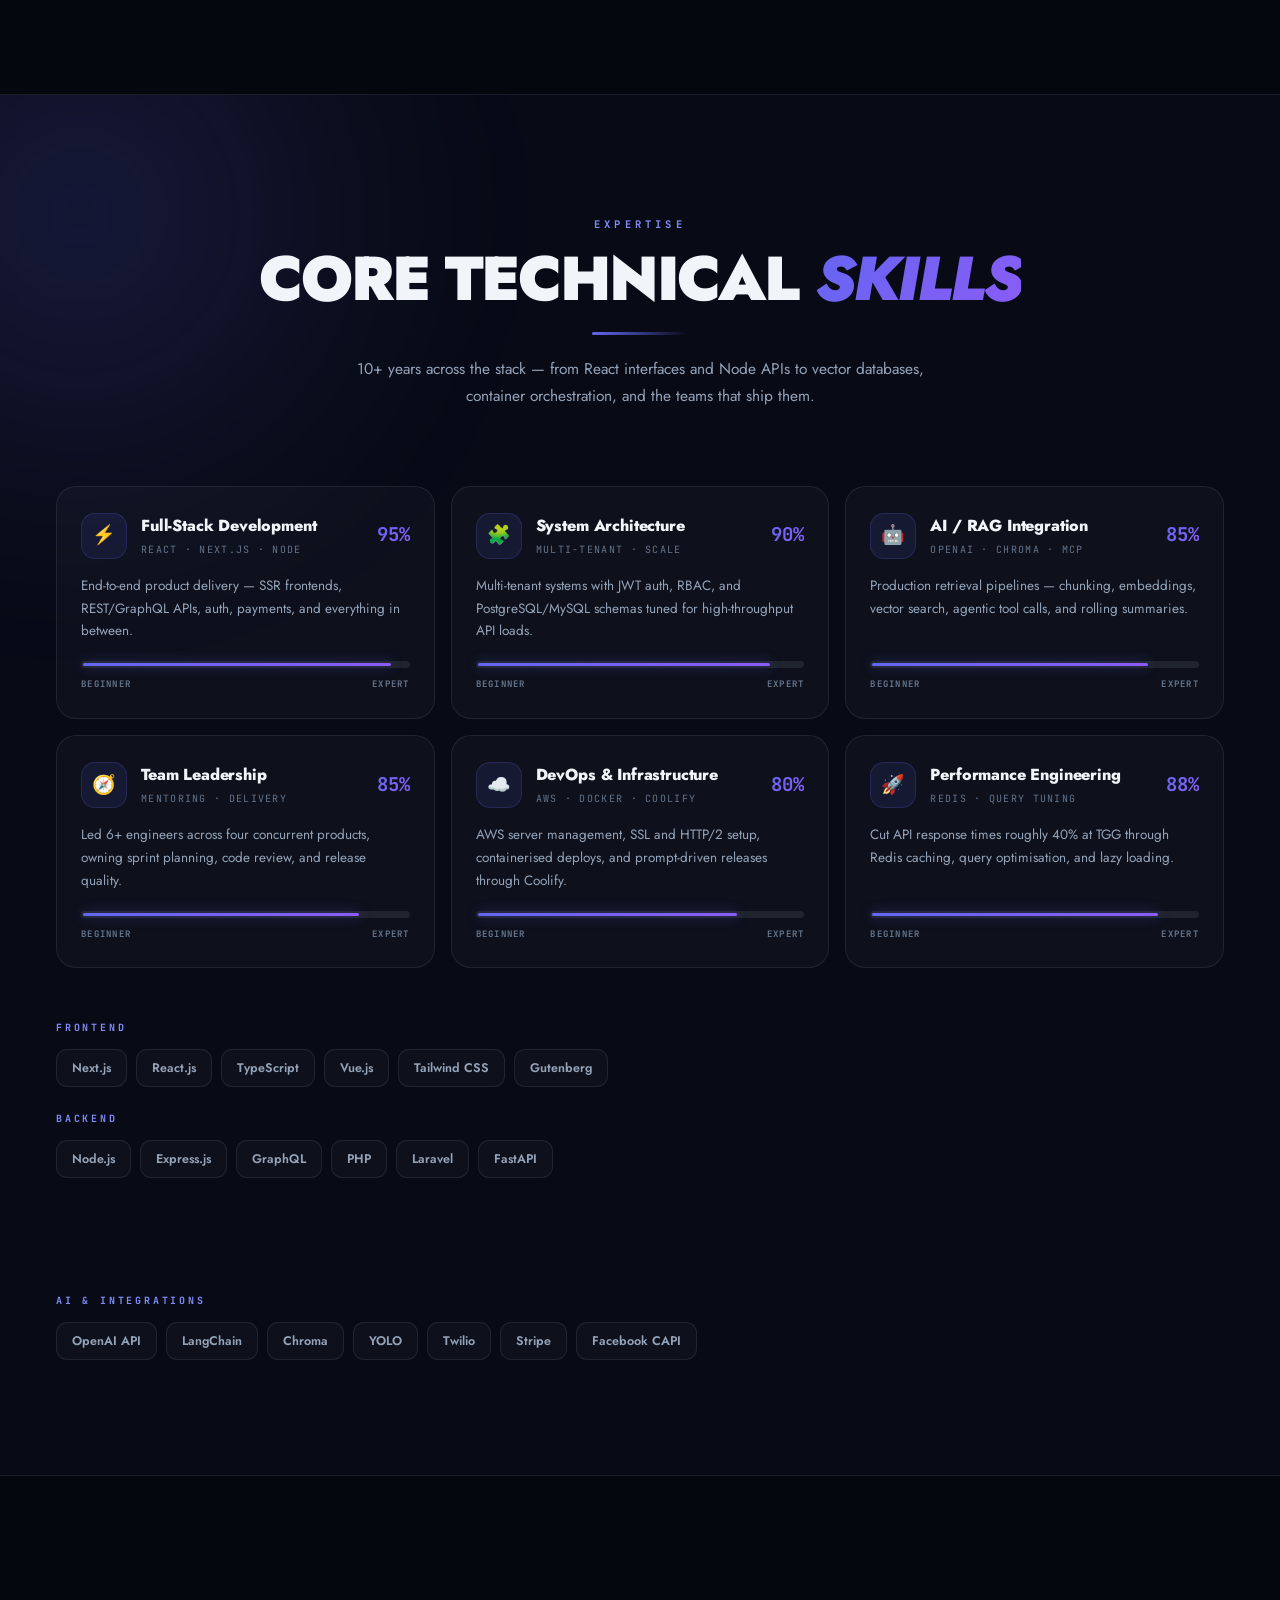
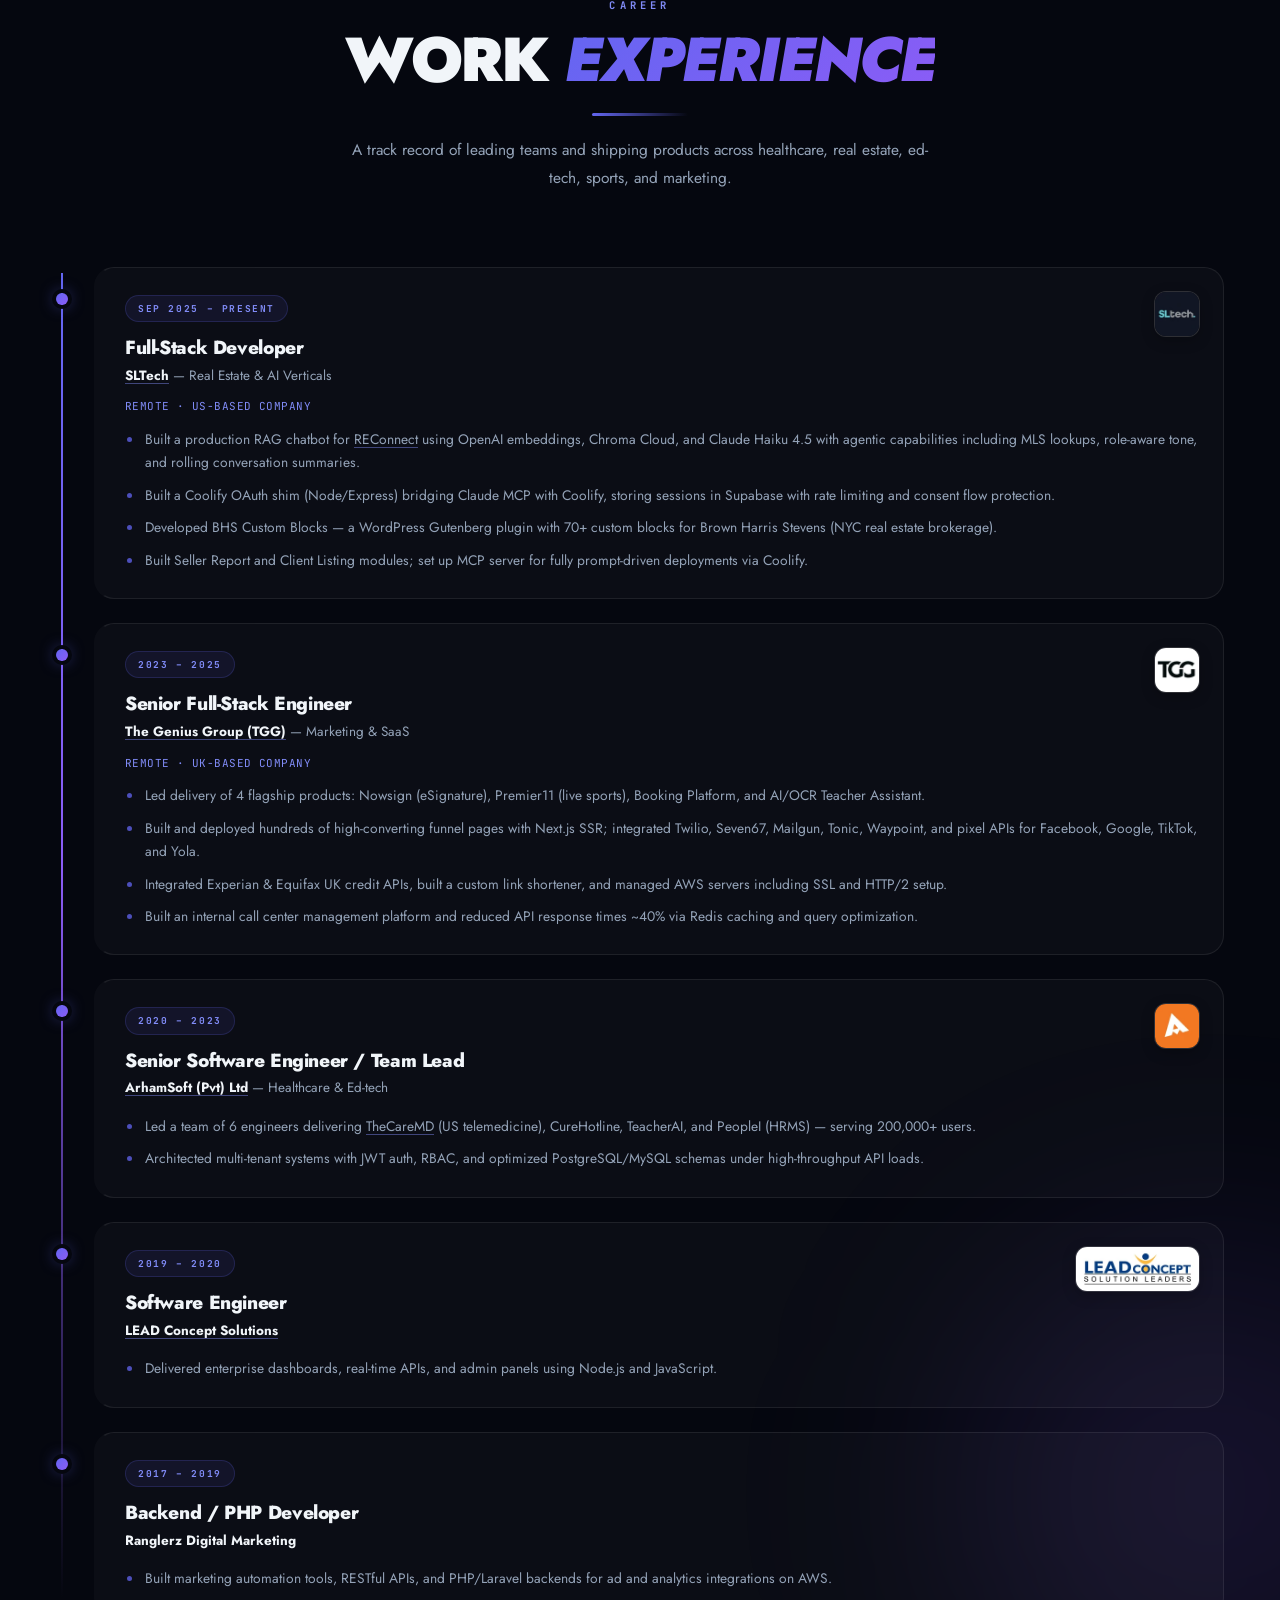
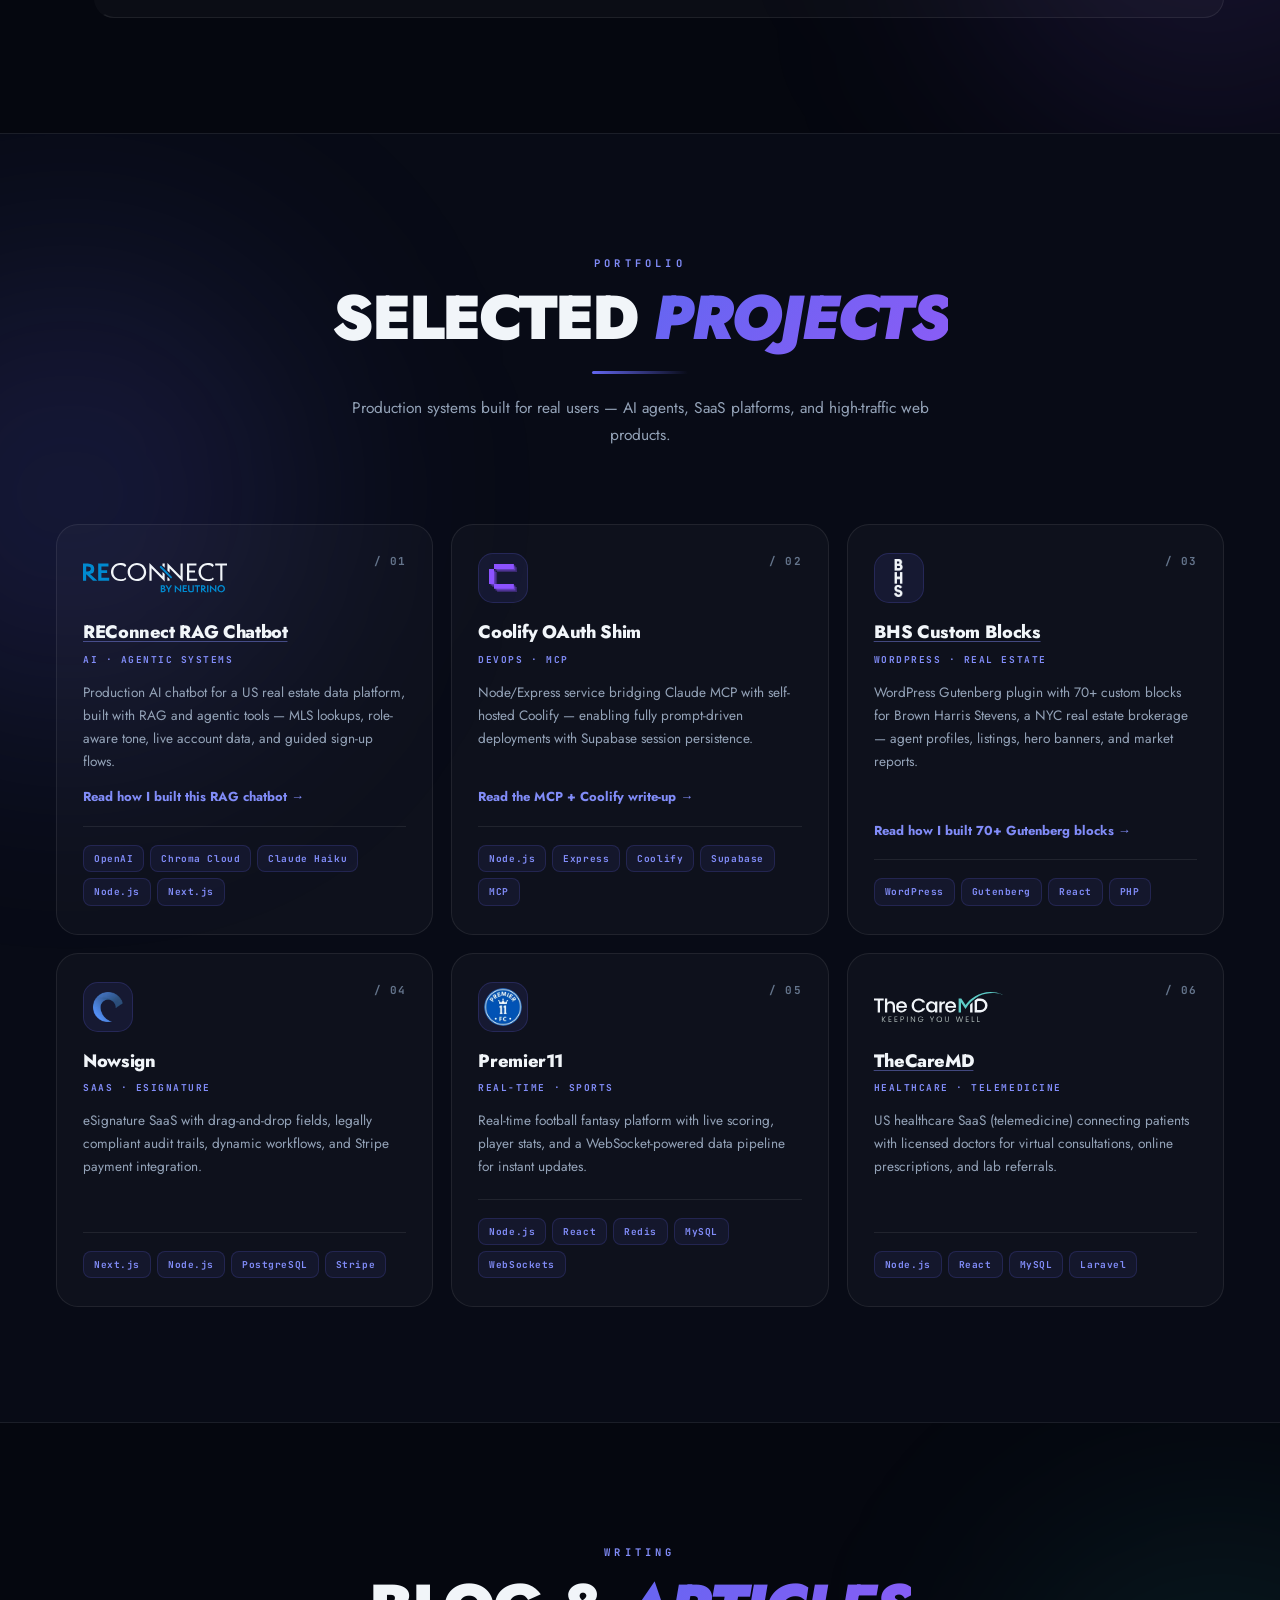
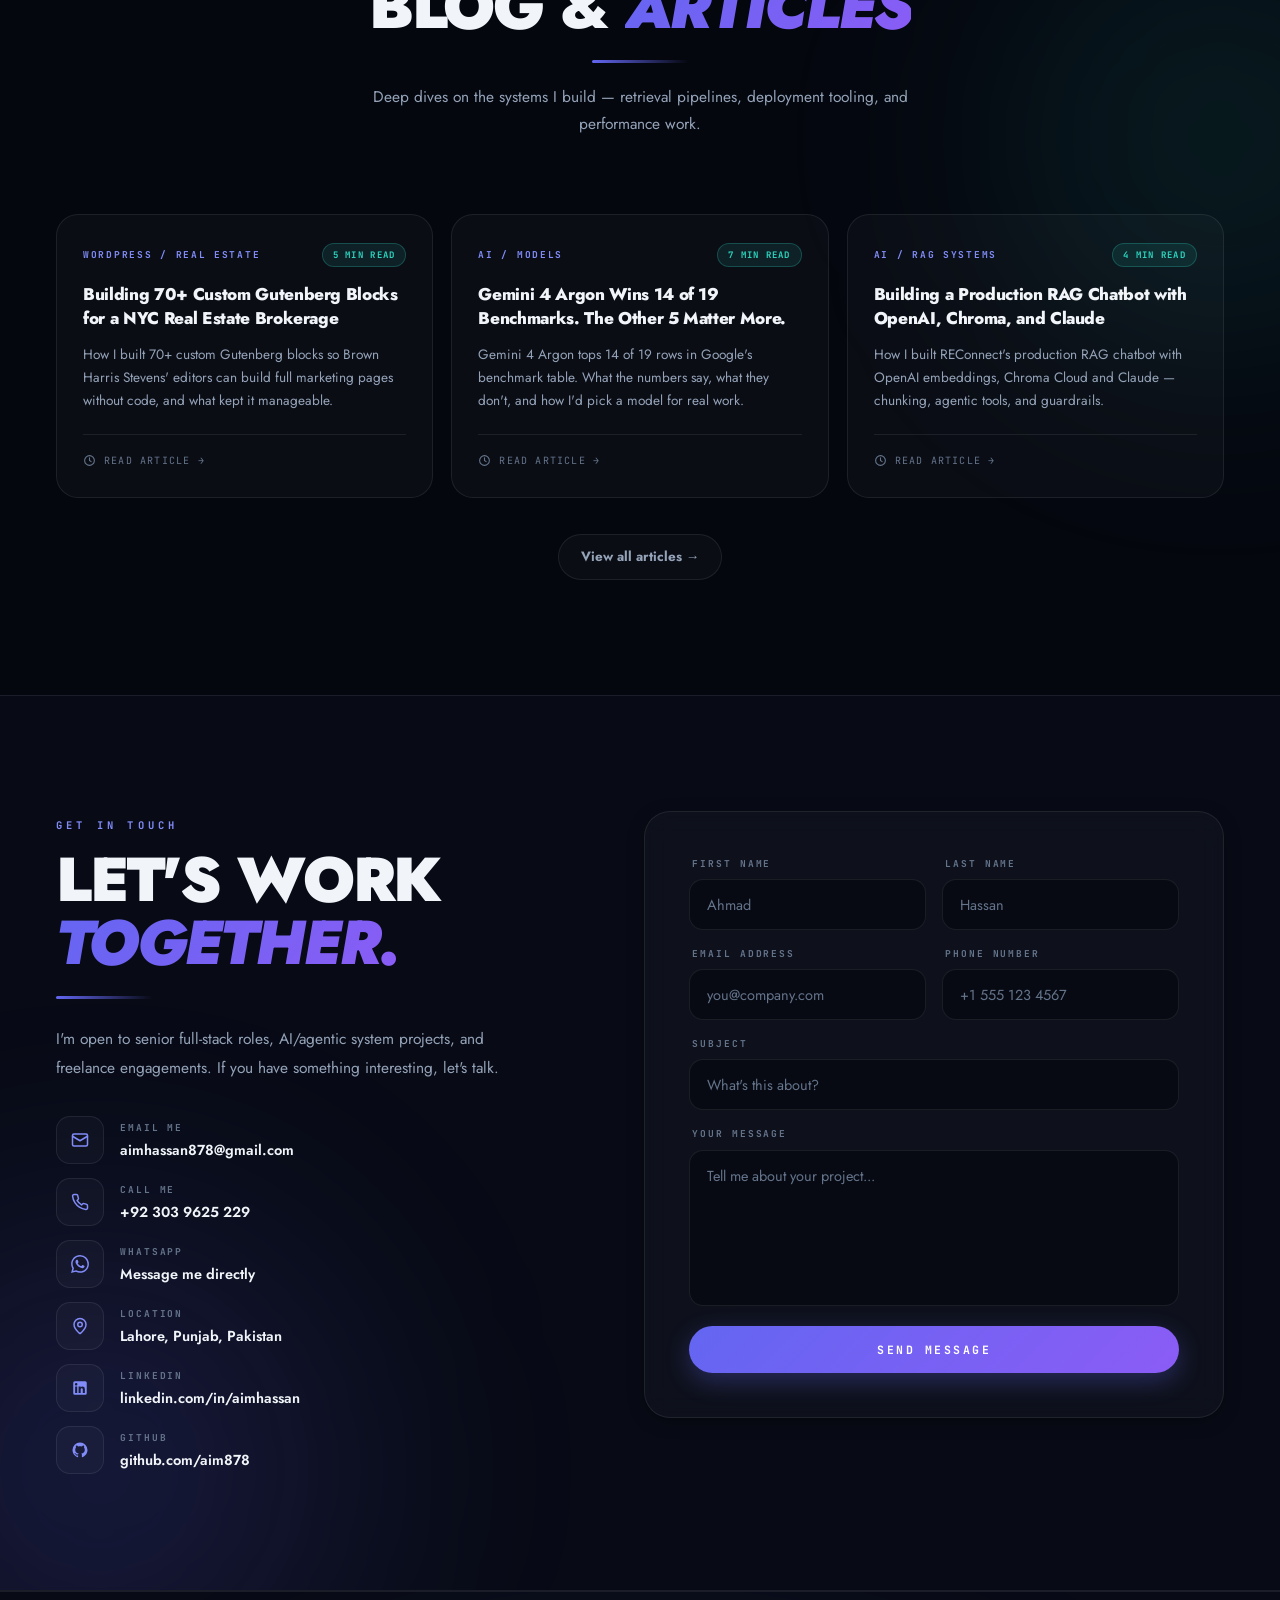
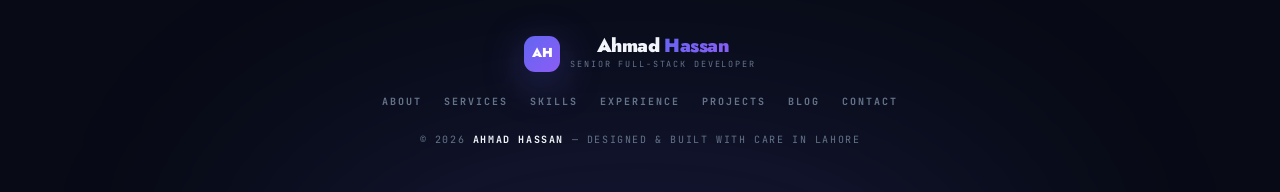
==== commit 06dcb8eb: "Swap photos: original back in hero, new portrait in About Co-Authored-By: Claude Opus 5.5 <noreply@a" ====
--- a/index.html
+++ b/index.html
@@ -1070,7 +1070,7 @@
         <div class="orbit-chip b"><i></i>AI / RAG Systems</div>
 
         <div class="photo">
-          <img src="images/ah-hero.webp" width="900" height="1206" fetchpriority="high" alt="Ahmad Hassan, Senior Full-Stack Developer">
+          <img src="images/ah.webp" width="864" height="977" fetchpriority="high" alt="Ahmad Hassan, Senior Full-Stack Developer">
           <div class="photo-card">
             <div>
               <div class="pc-role">Senior Full-Stack Dev</div>
@@ -1103,7 +1103,7 @@
     <div class="about-visual rv rv-l">
       <div class="about-ring"></div>
       <div class="about-photo">
-        <img src="images/ah.webp" width="864" height="977" loading="lazy" decoding="async" alt="Ahmad Hassan">
+        <img src="images/ah-about.webp" width="900" height="1206" loading="lazy" decoding="async" alt="Ahmad Hassan">
         <div class="about-tags">
           <span>Lahore, PK</span><span>Team Lead</span><span>10+ Years</span><span>Open to Work</span>
         </div>
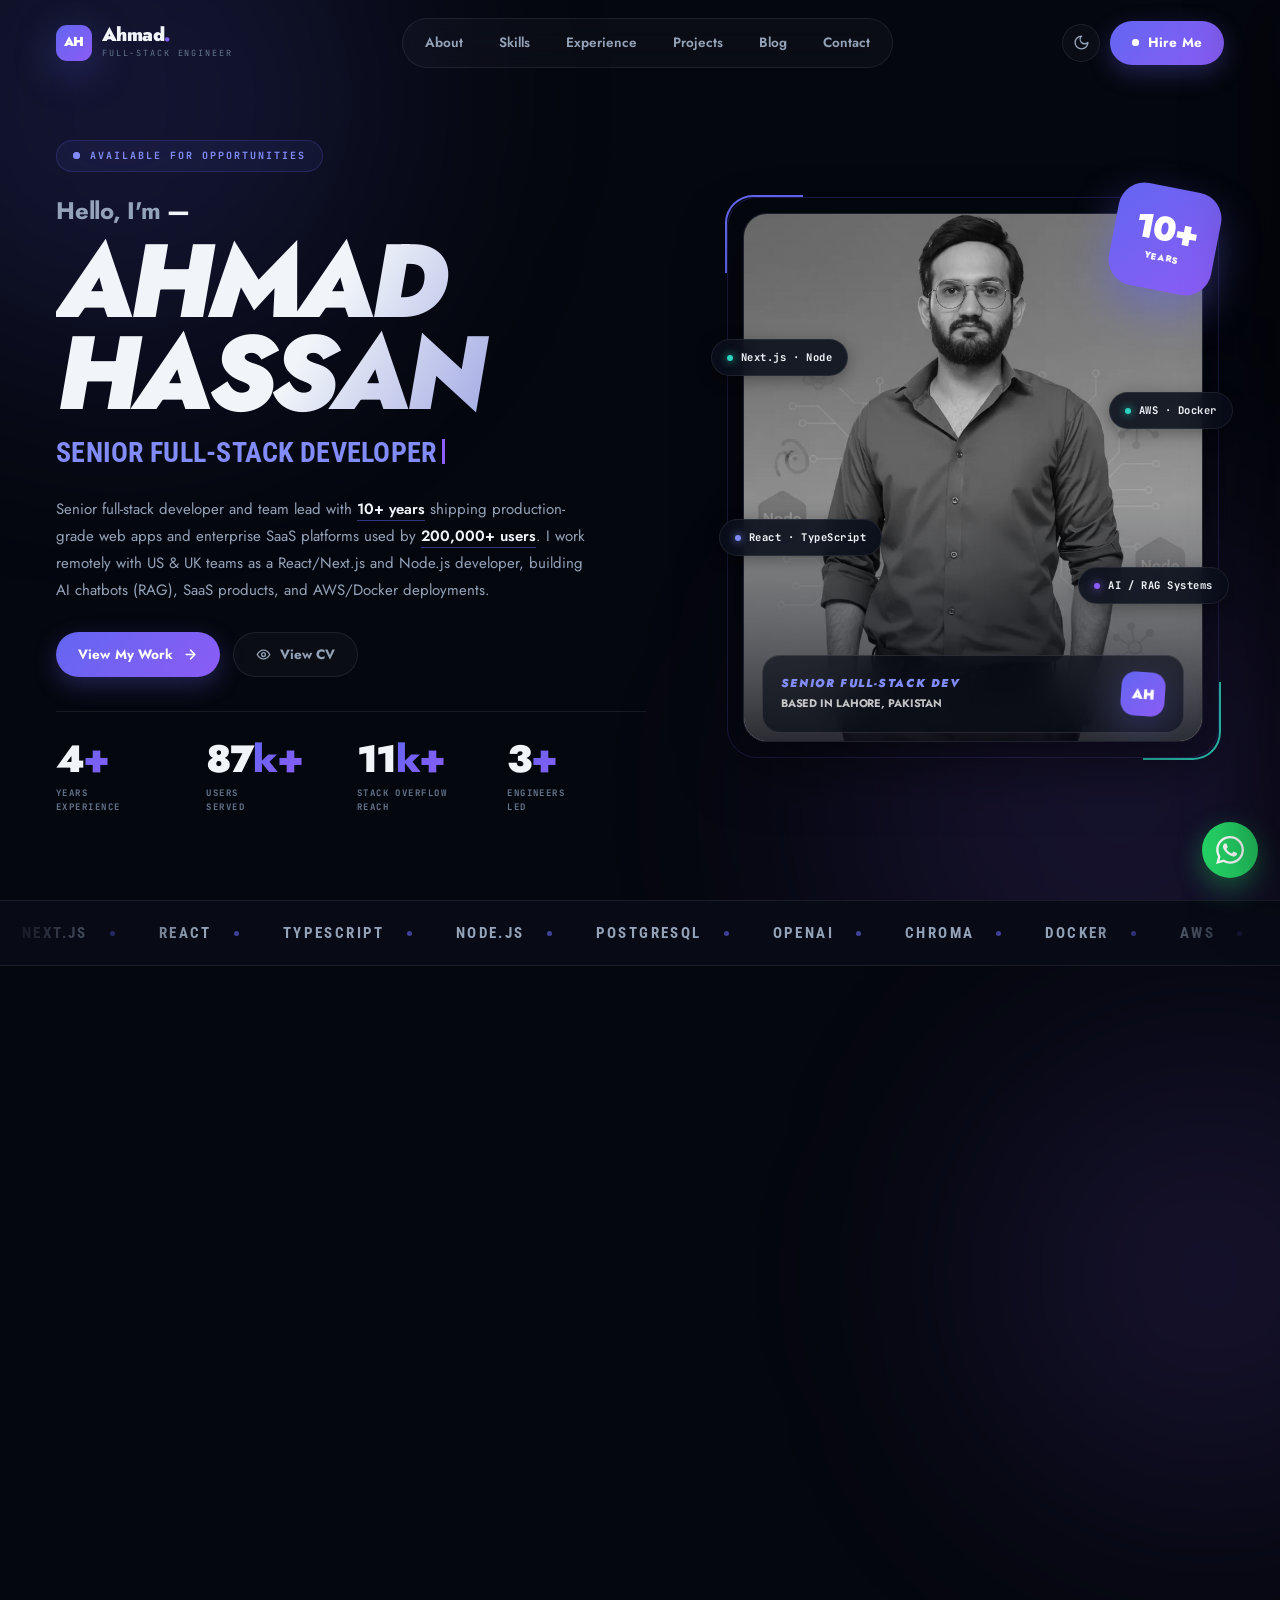
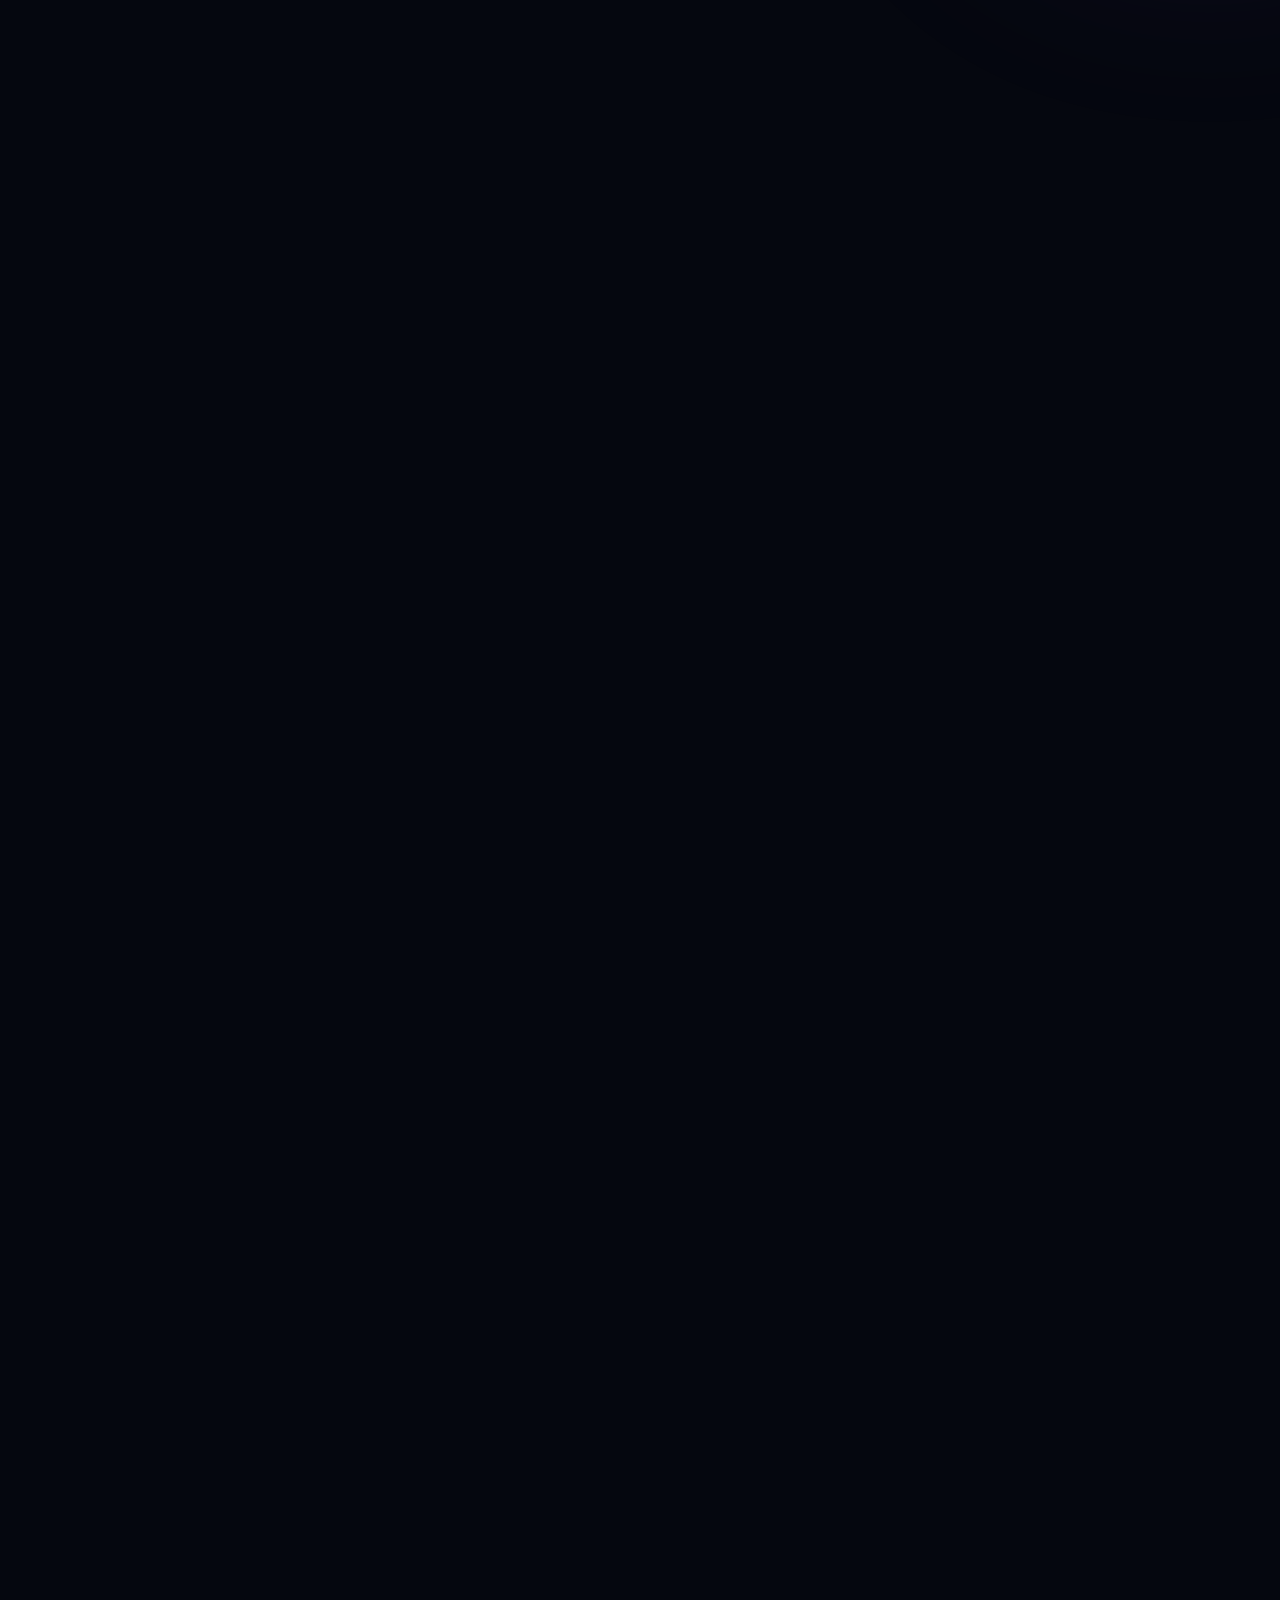
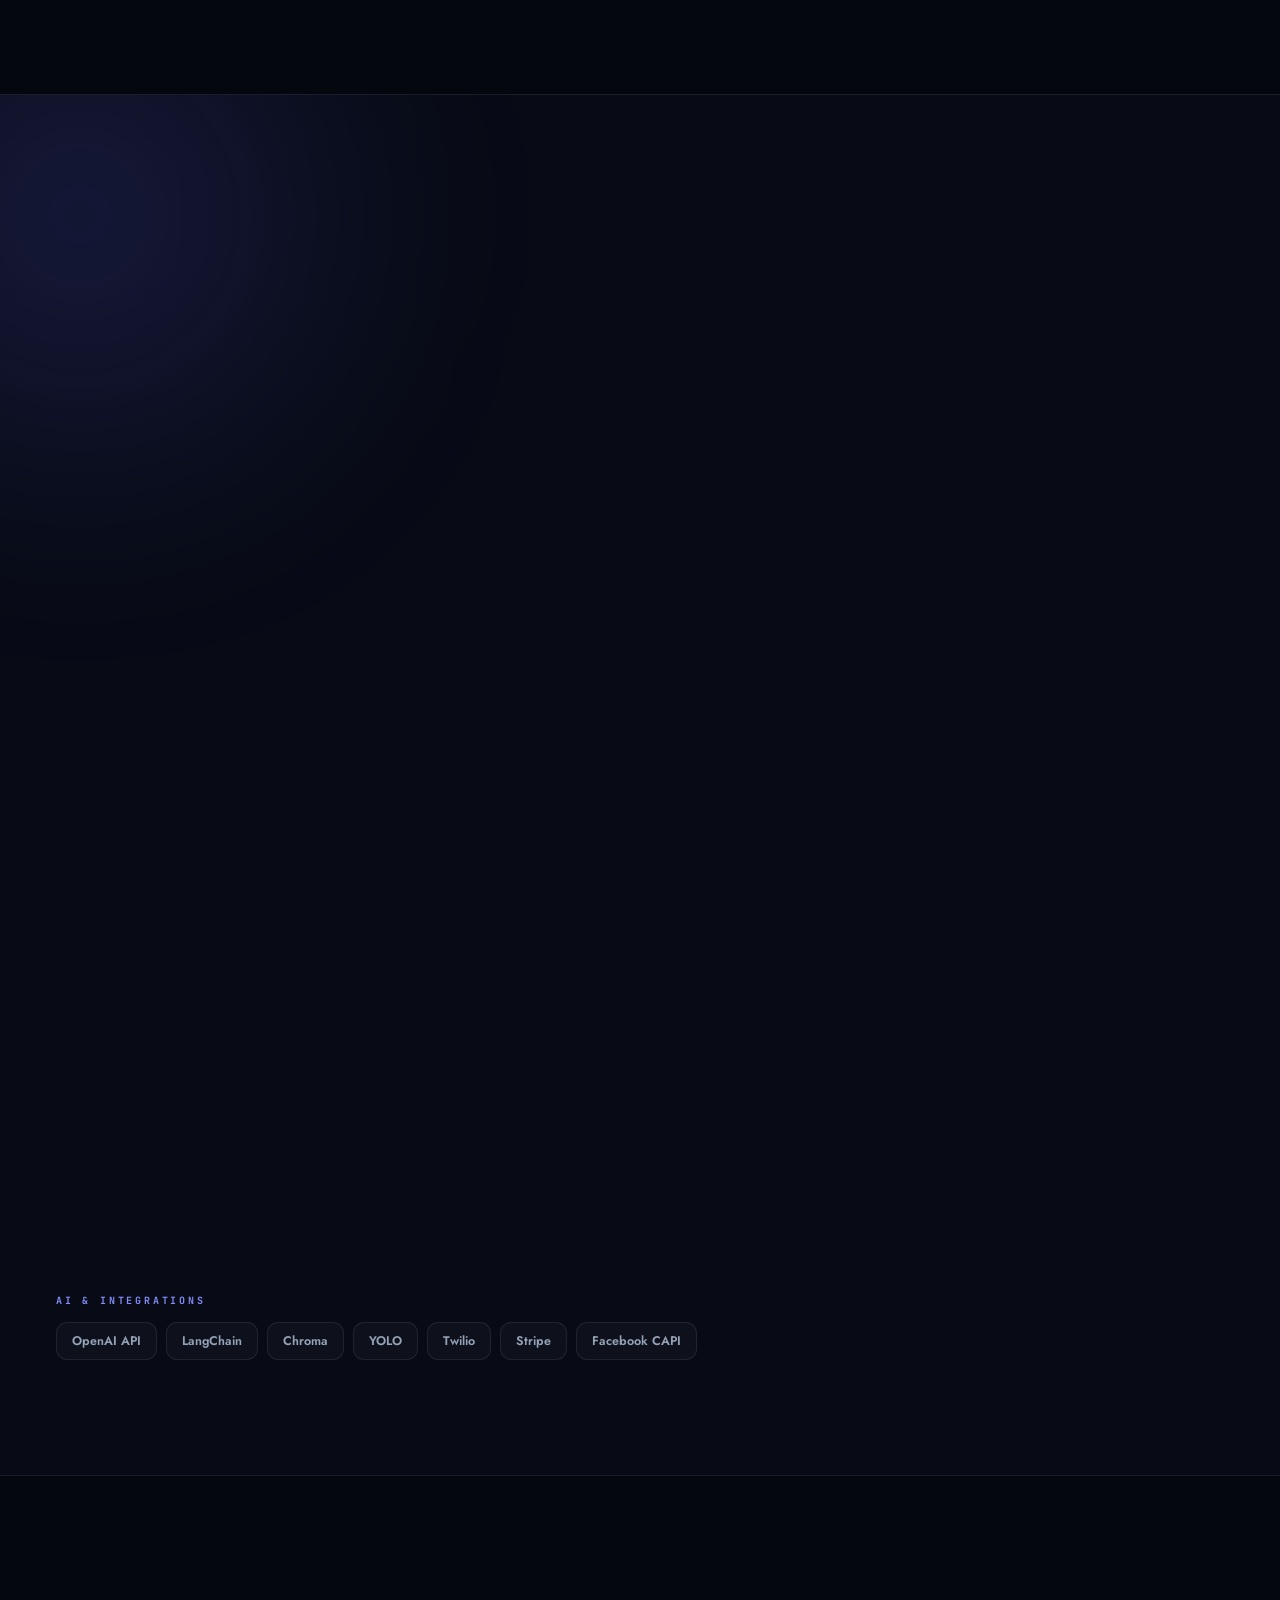
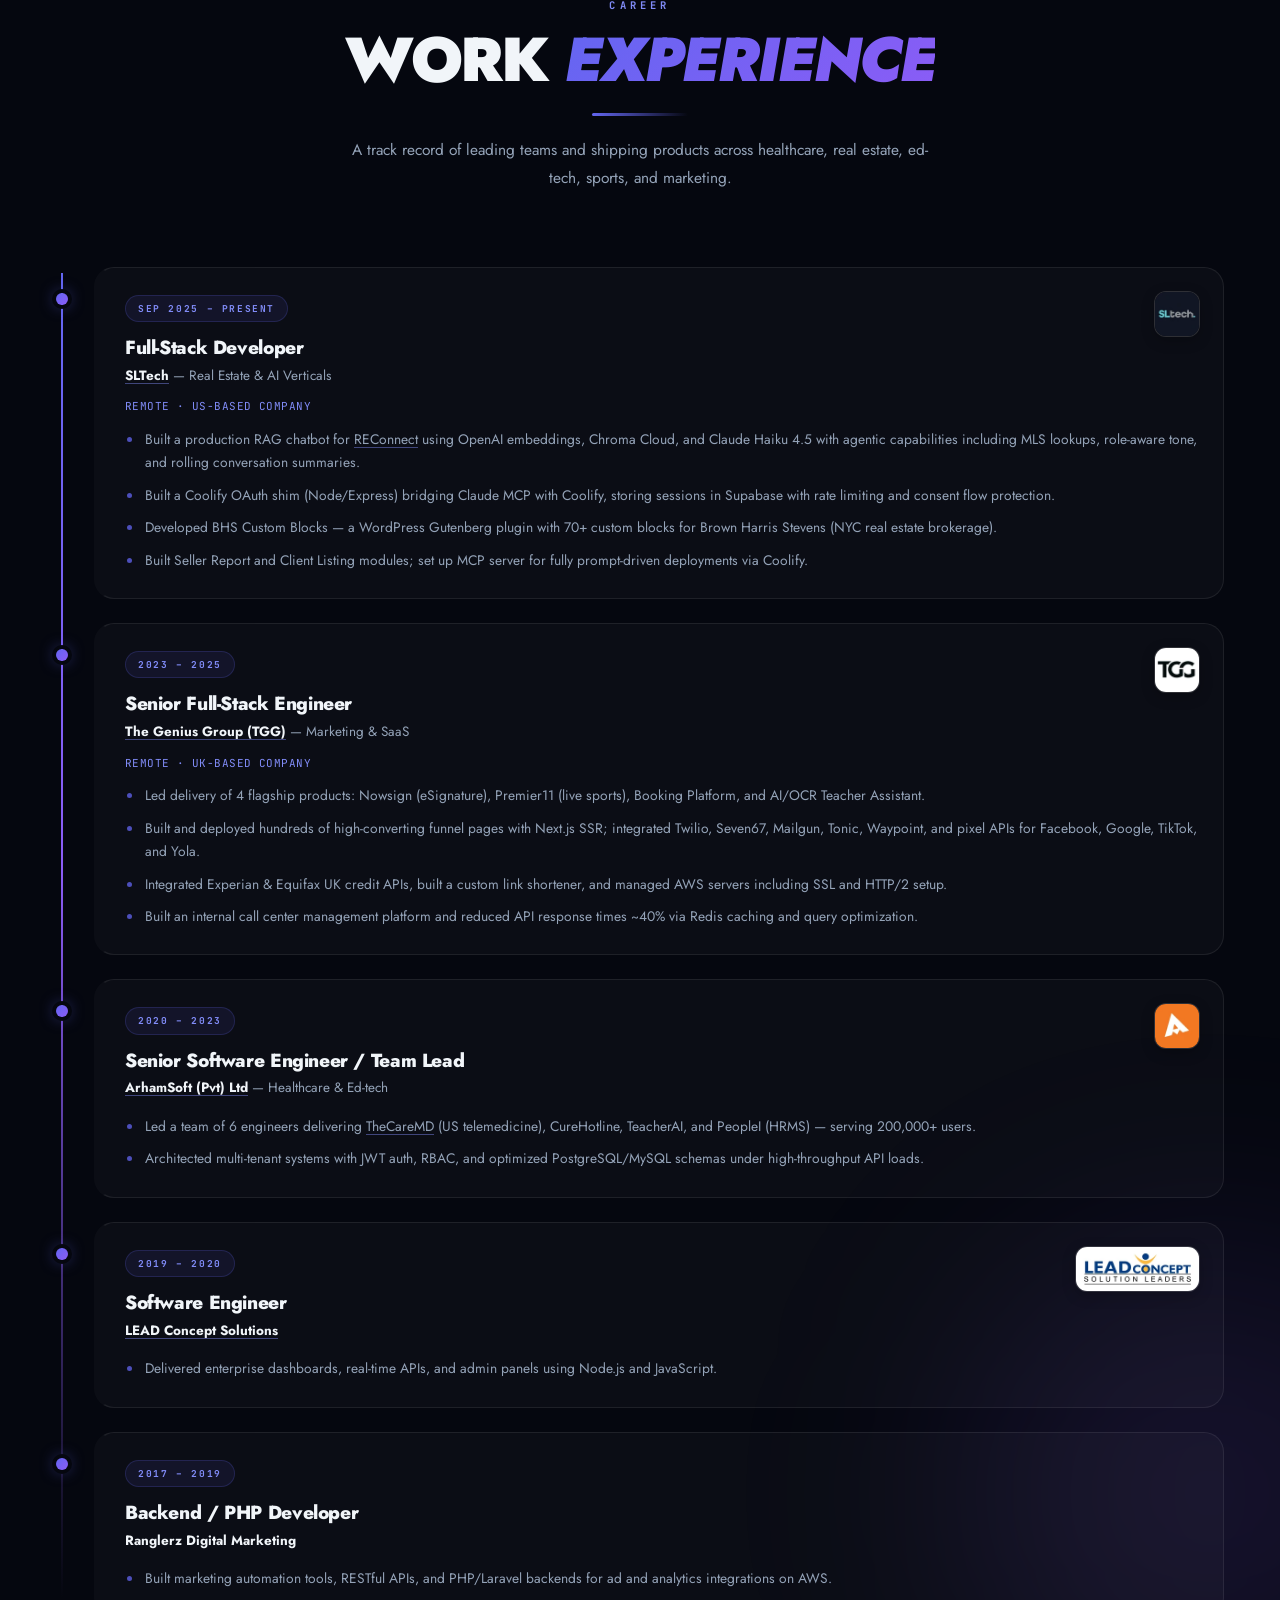
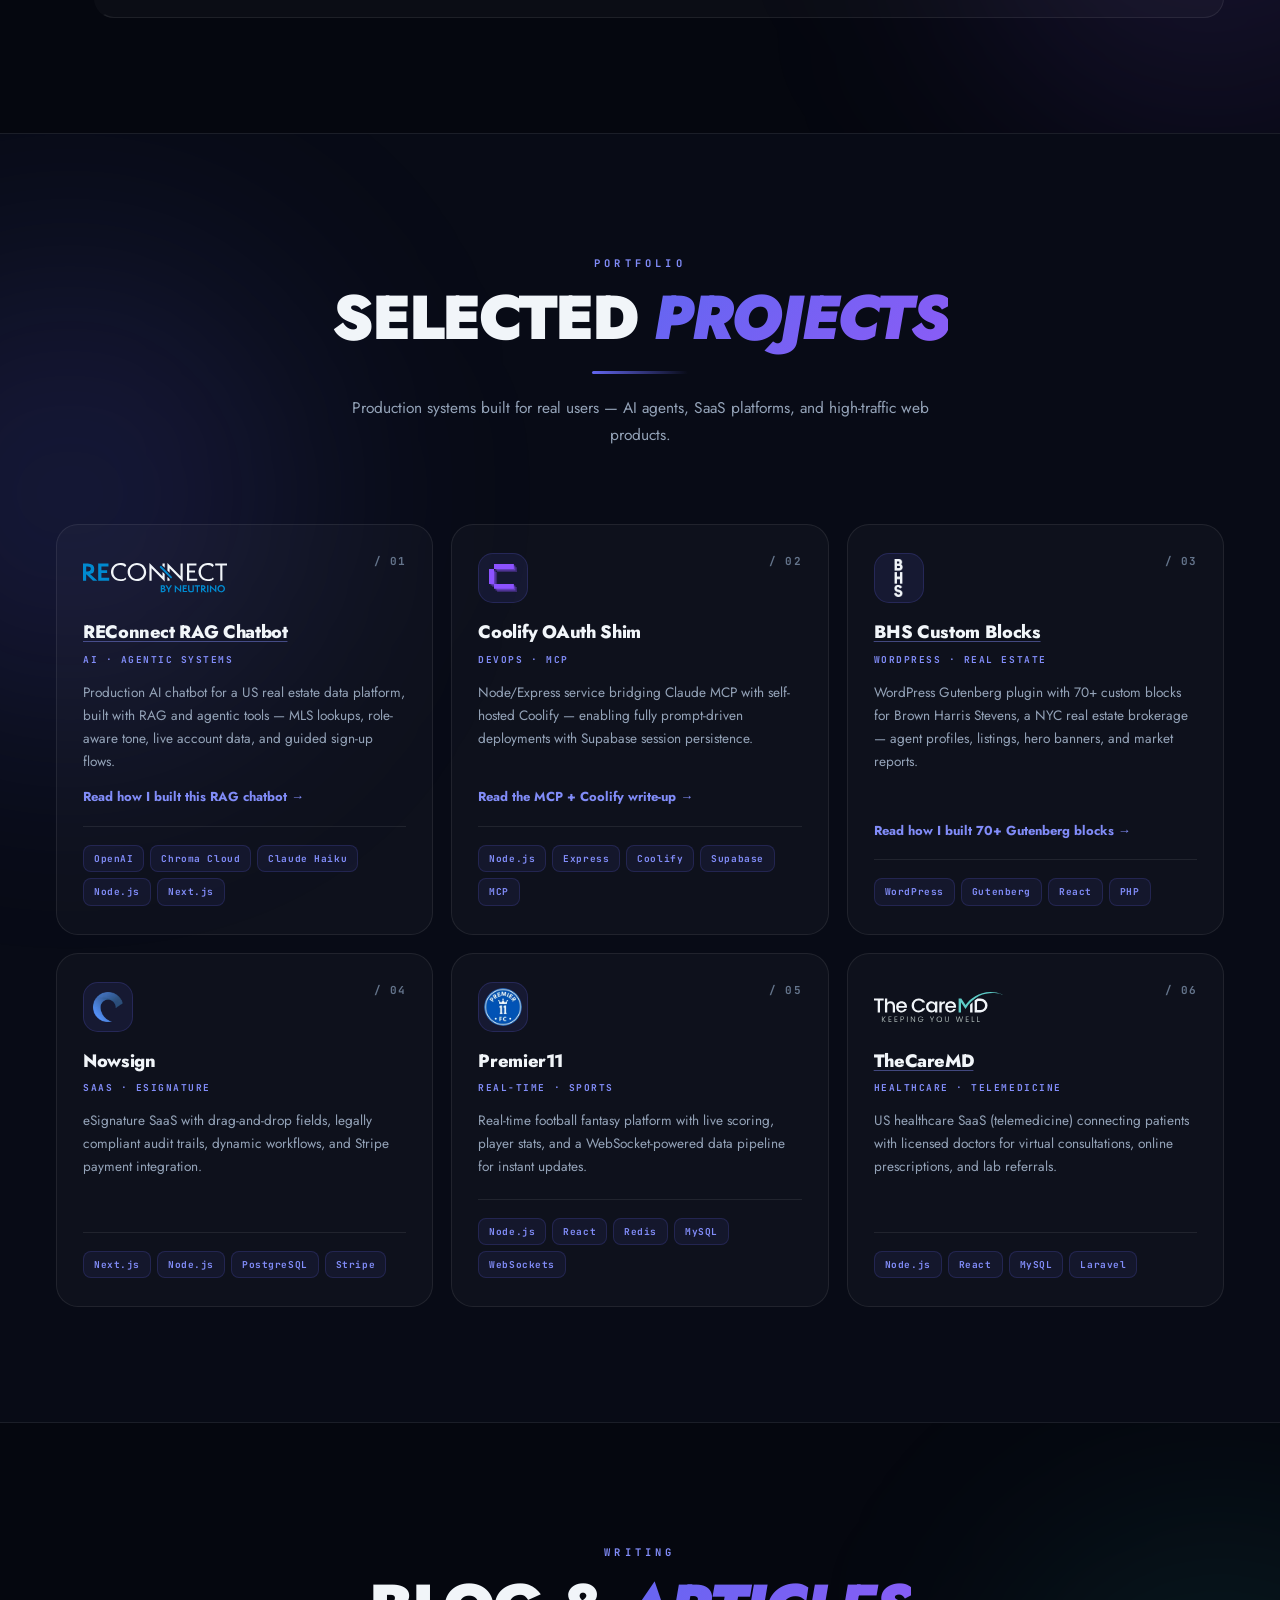
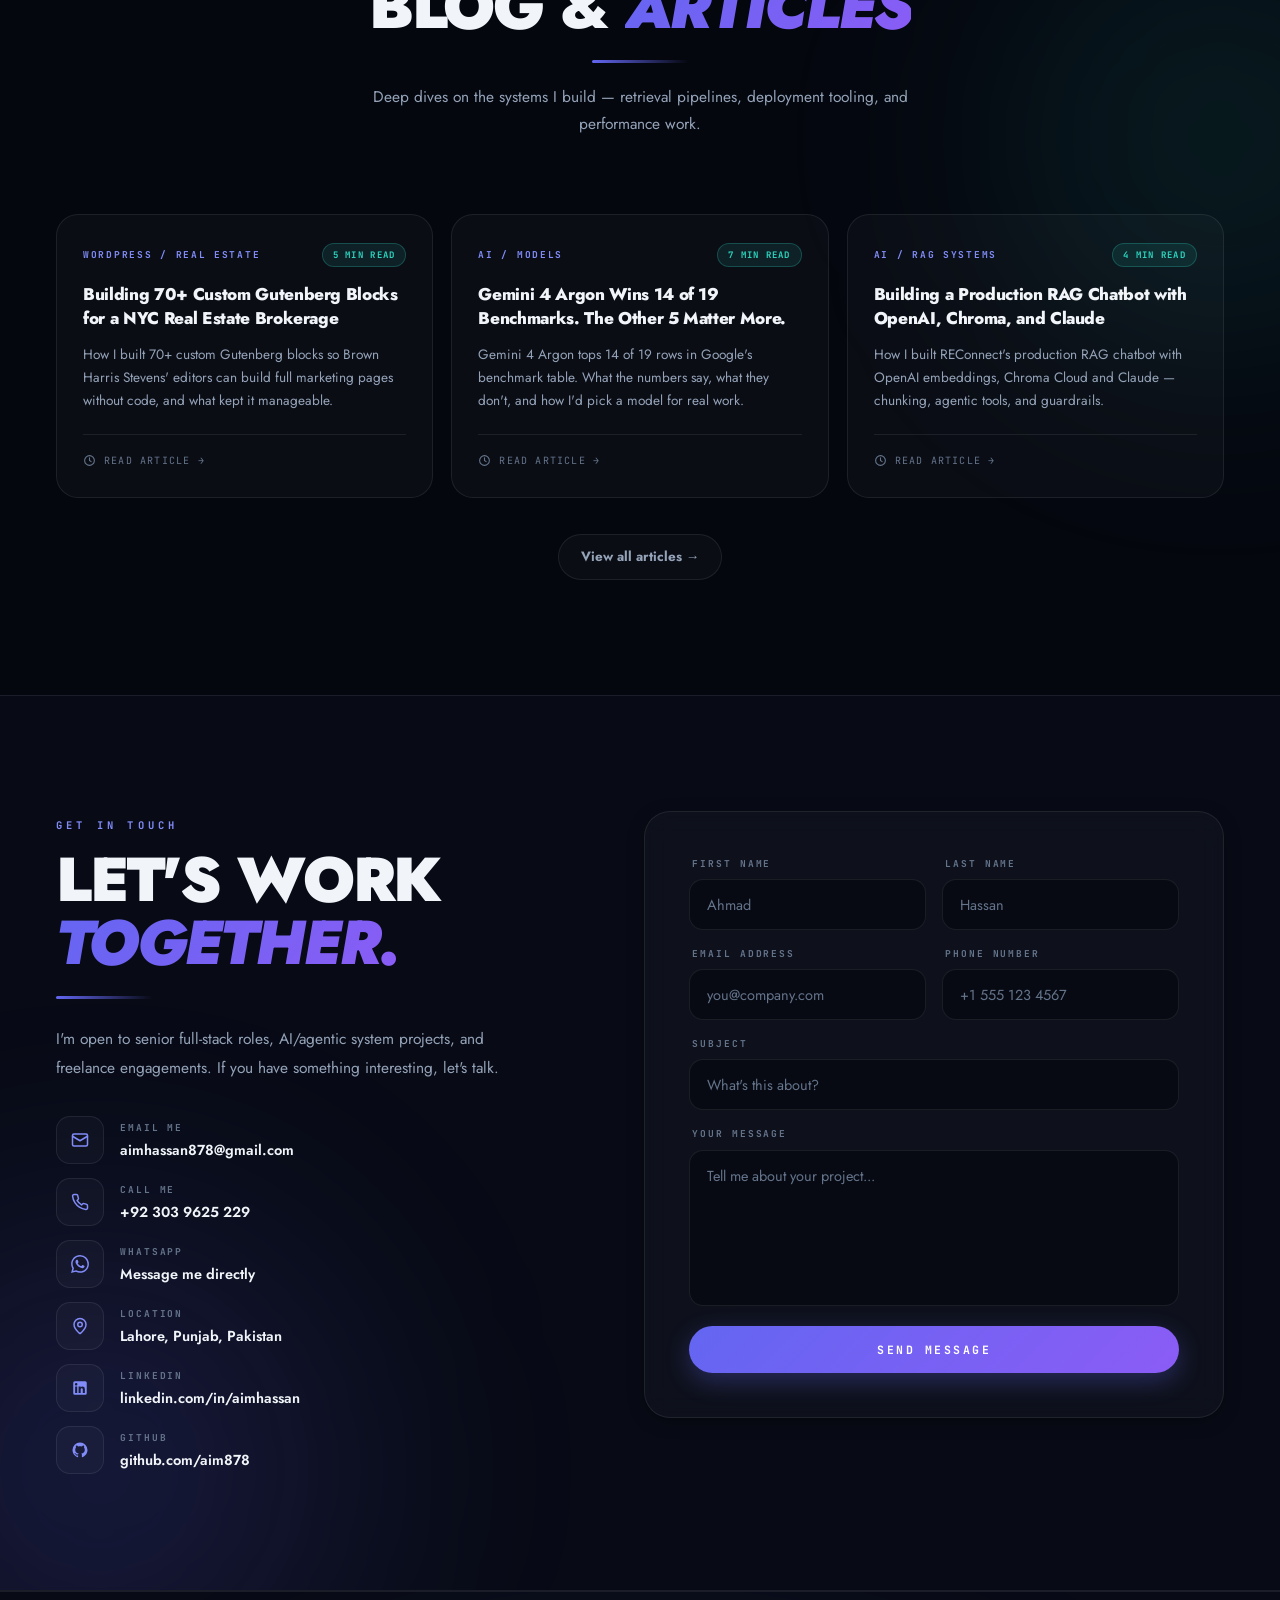
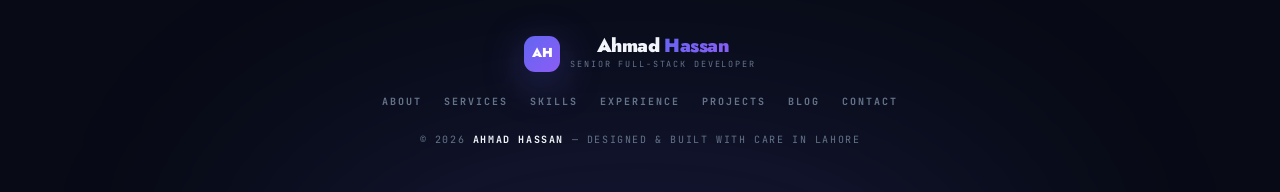
==== commit d5a005e2: "Hero photo: add React · TypeScript and AWS · Docker chips Co-Authored-By: Claude Opus 5.5 <noreply@a" ====
--- a/index.html
+++ b/index.html
@@ -555,6 +555,9 @@
 .orbit-chip.a { left:-32px; top:24%; animation:bob 5s ease-in-out infinite; }
 .orbit-chip.b { right:-26px; bottom:26%; animation:bob 6.5s ease-in-out infinite .8s; }
 .orbit-chip.b i { background:var(--violet); box-shadow:0 0 9px var(--violet); }
+.orbit-chip.c { left:-24px; top:58%; animation:bob 5.8s ease-in-out infinite .4s; }
+.orbit-chip.c i { background:var(--indigo-lt); box-shadow:0 0 9px var(--indigo-lt); }
+.orbit-chip.d { right:-30px; top:34%; animation:bob 6.2s ease-in-out infinite 1.2s; }
 @keyframes bob { 0%,100%{transform:translateY(0)} 50%{transform:translateY(-13px)} }
 
 /* ══════════════════════════════════════════════
@@ -922,6 +925,8 @@
   .years-badge b { font-size:26px; }
   .orbit-chip.a { left:-8px; }
   .orbit-chip.b { right:-6px; }
+  .orbit-chip.c { left:-8px; }
+  .orbit-chip.d { right:-6px; }
   #wa { right:14px; bottom:14px; }
   #toast { right:14px; bottom:80px; }
   #totop { right:19px; bottom:80px; }
@@ -1068,6 +1073,8 @@
         <div class="years-badge"><b>10+</b><span>Years</span></div>
         <div class="orbit-chip a"><i></i>Next.js · Node</div>
         <div class="orbit-chip b"><i></i>AI / RAG Systems</div>
+        <div class="orbit-chip c"><i></i>React · TypeScript</div>
+        <div class="orbit-chip d"><i></i>AWS · Docker</div>
 
         <div class="photo">
           <img src="images/ah.webp" width="864" height="977" fetchpriority="high" alt="Ahmad Hassan, Senior Full-Stack Developer">
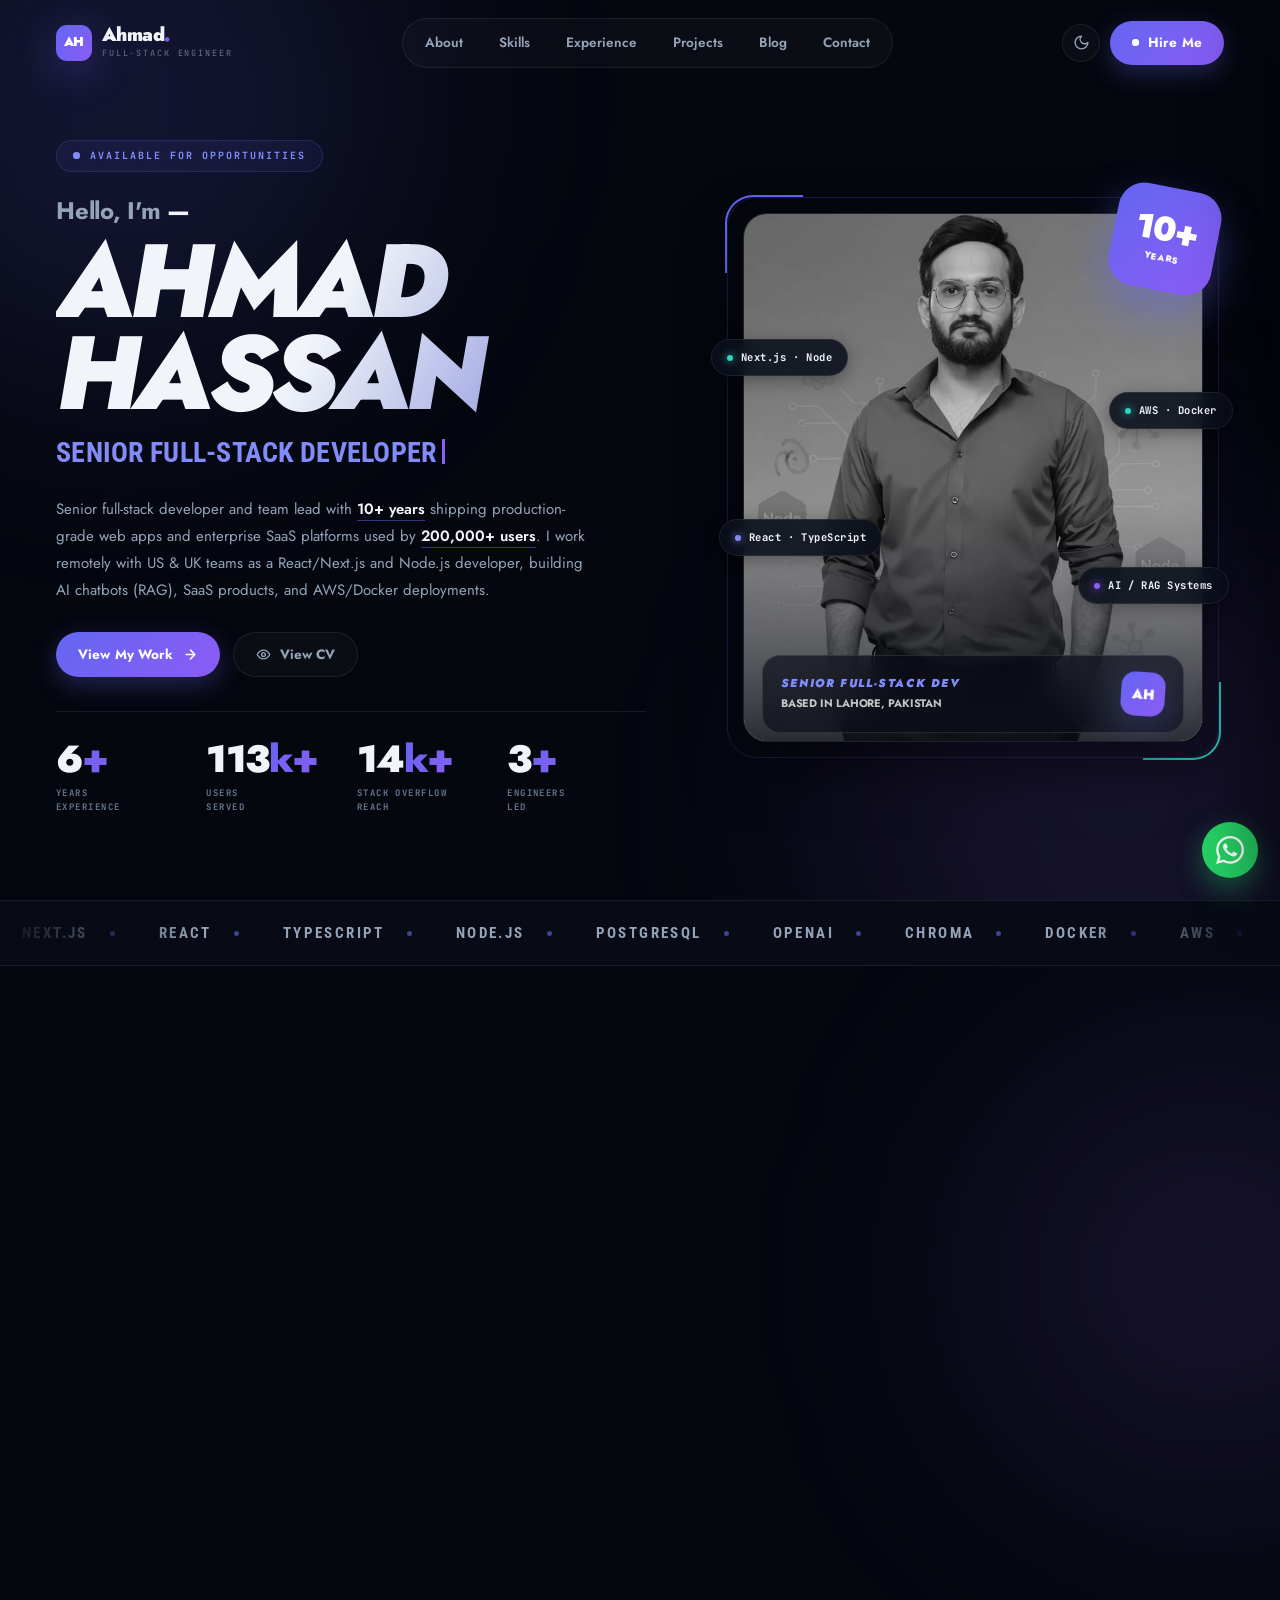
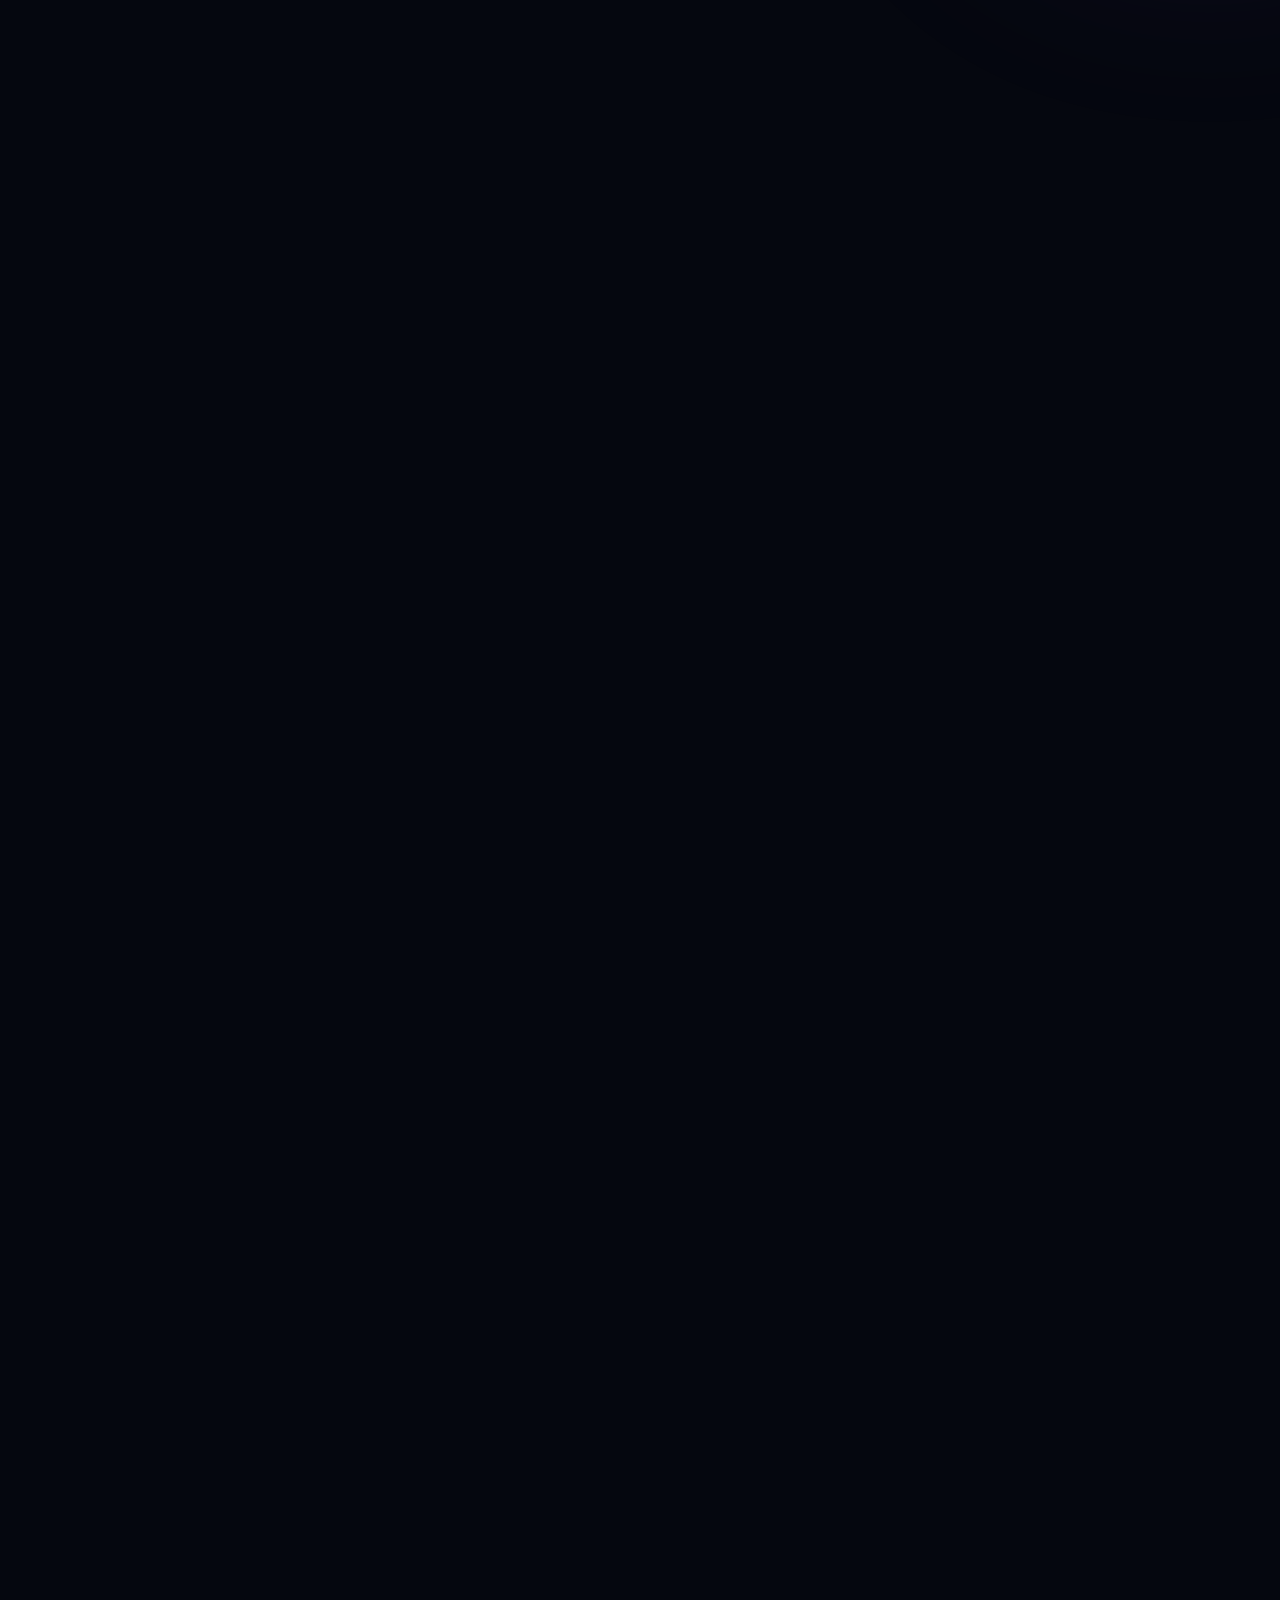
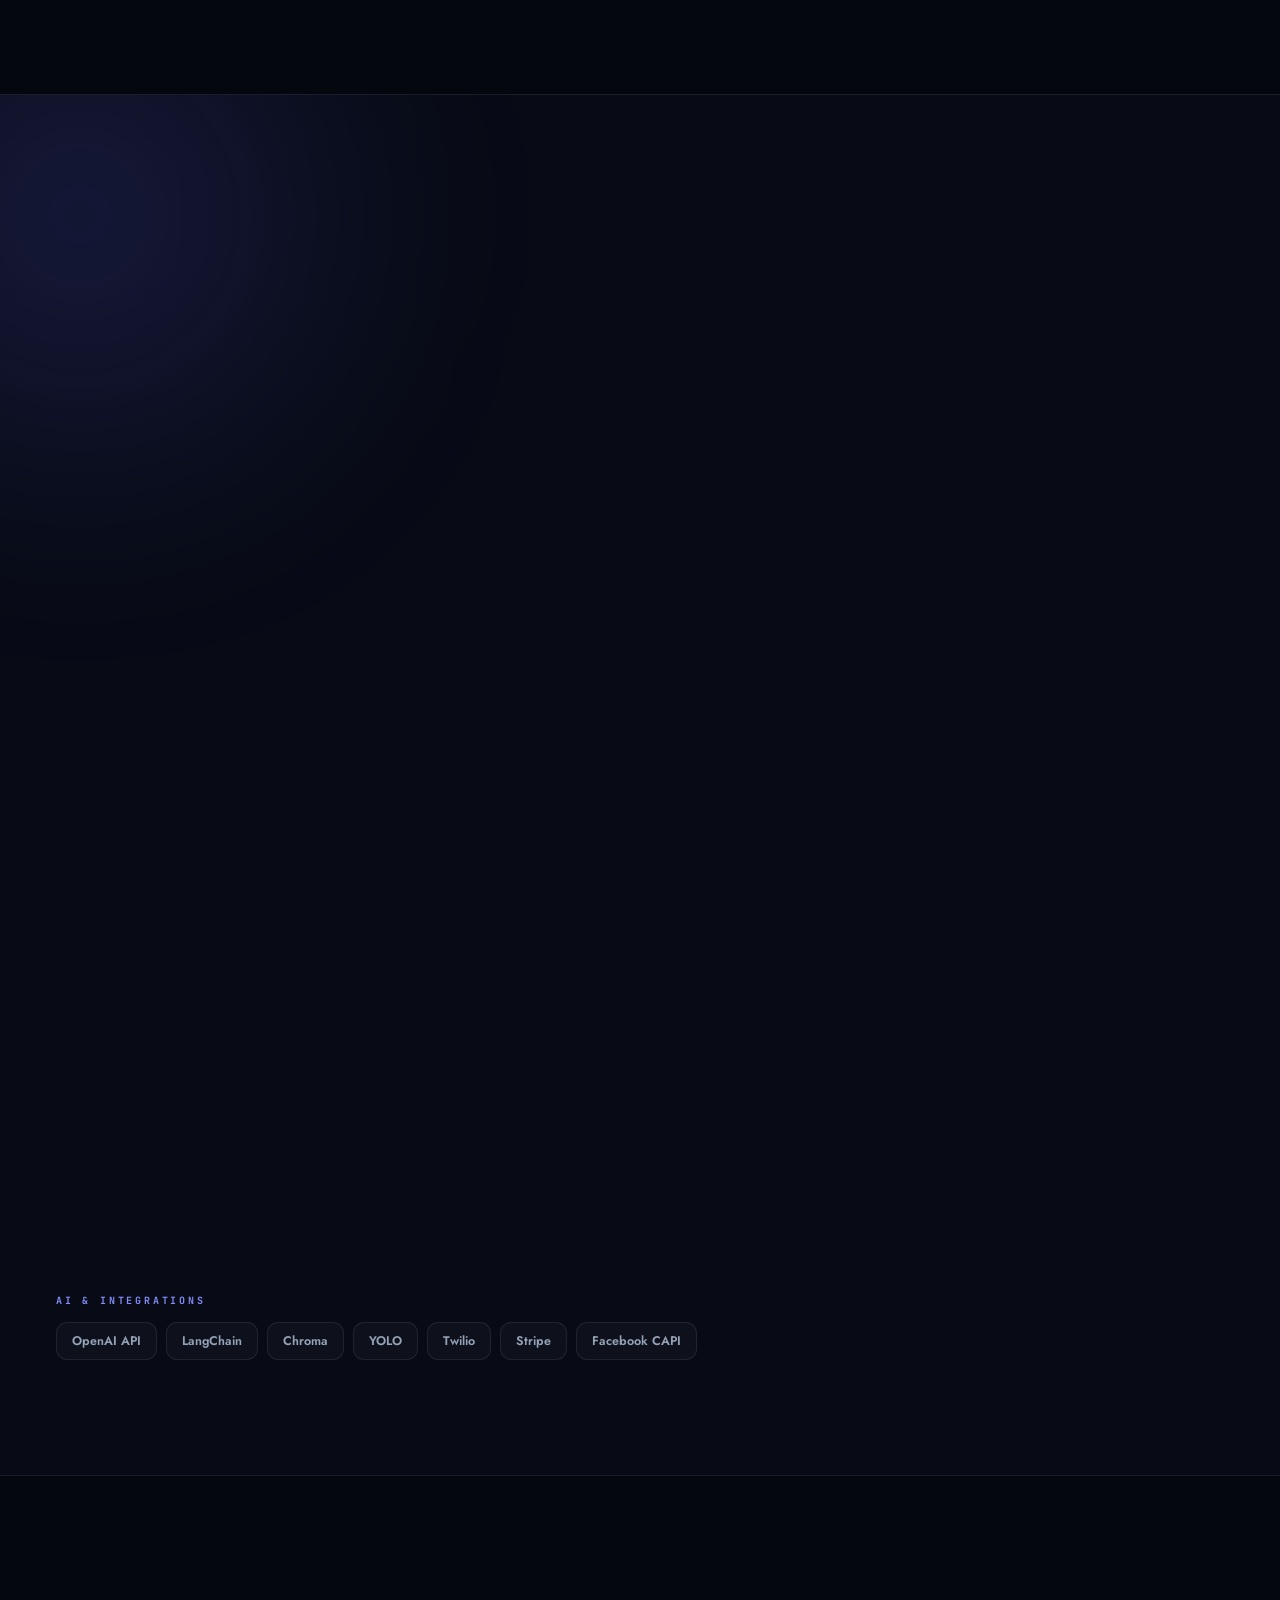
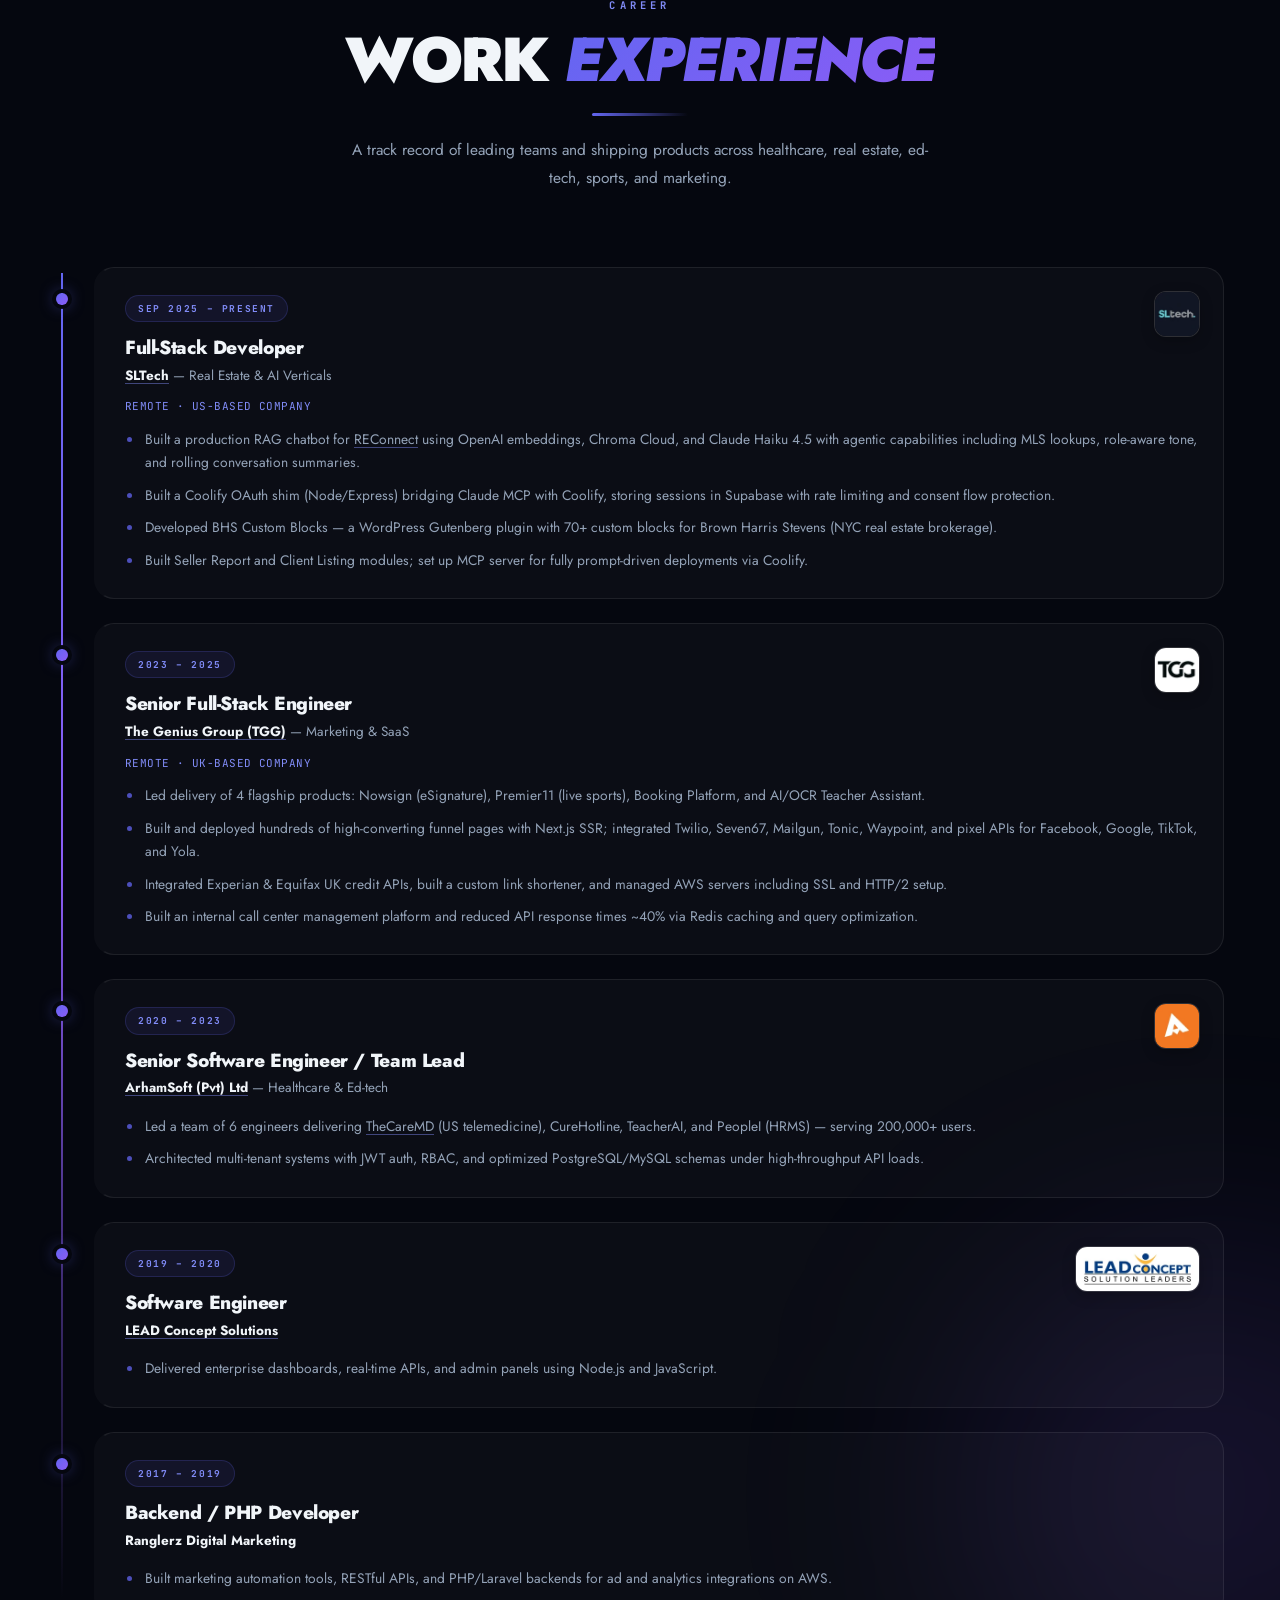
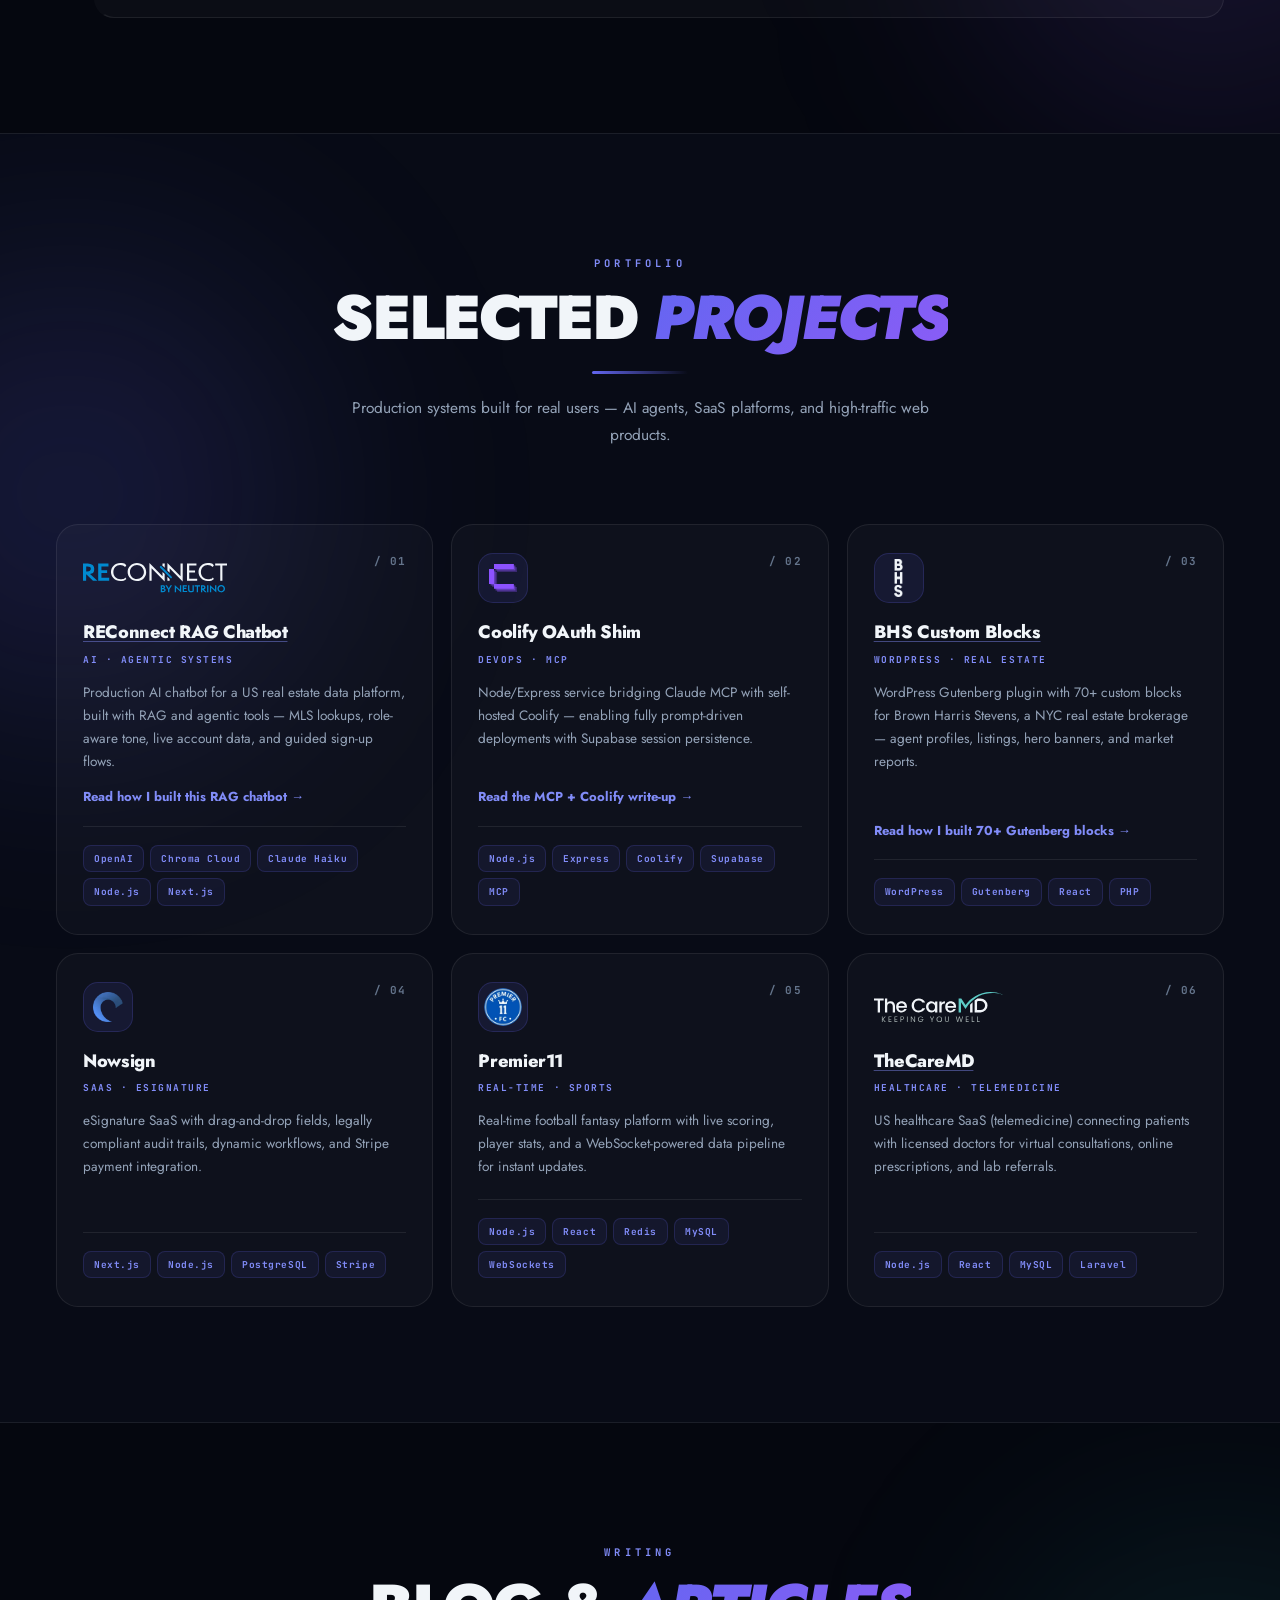
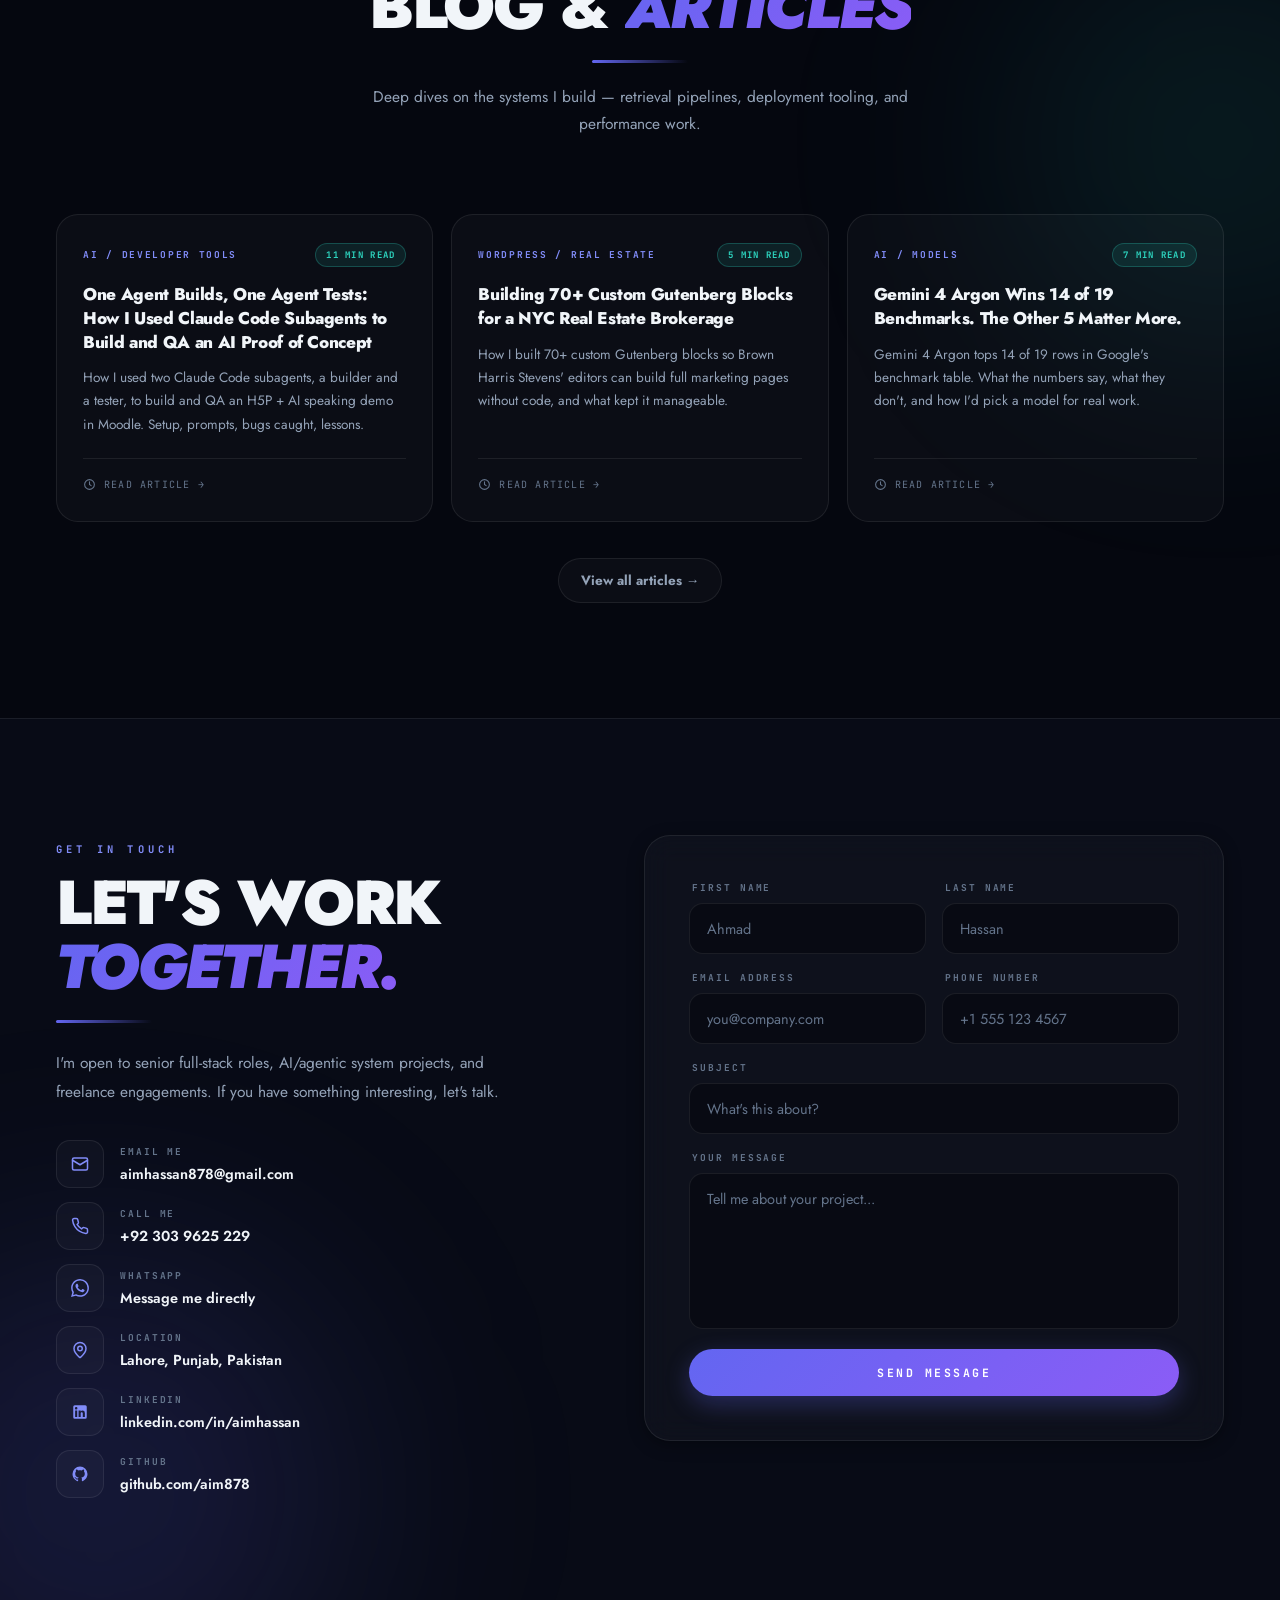
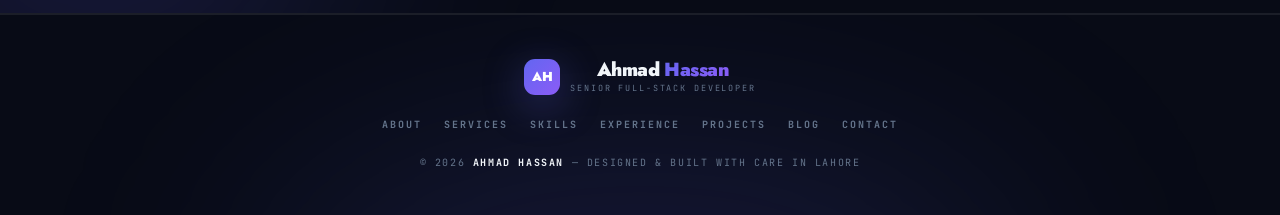
==== commit 0eb7c081: "Add article: Claude Code builder/tester subagents for an AI POC Co-Authored-By: Claude Opus 5.5 <nor" ====
--- a/index.html
+++ b/index.html
@@ -1470,7 +1470,16 @@
 
     <div class="card-grid">
 <!-- BLOG:START (generated by _blog/build.py) -->
-      <a href="/blog/bhs-custom-gutenberg-blocks/" class="bcard rv" style="--d:0.05s">
+      <a href="/blog/claude-code-subagents-builder-tester/" class="bcard rv" style="--d:0.05s">
+        <div class="b-top"><span class="b-cat">AI / Developer Tools</span><span class="b-flag">11 min read</span></div>
+        <h3 class="b-title">One Agent Builds, One Agent Tests: How I Used Claude Code Subagents to Build and QA an AI Proof of Concept</h3>
+        <p class="b-excerpt">How I used two Claude Code subagents, a builder and a tester, to build and QA an H5P + AI speaking demo in Moodle. Setup, prompts, bugs caught, lessons.</p>
+        <div class="b-foot">
+          <svg viewBox="0 0 24 24" fill="none" stroke="currentColor" stroke-width="2" stroke-linecap="round"><circle cx="12" cy="12" r="9"/><path d="M12 7v5l3 2"/></svg>
+          Read article →
+        </div>
+      </a>
+      <a href="/blog/bhs-custom-gutenberg-blocks/" class="bcard rv" style="--d:0.11s">
         <div class="b-top"><span class="b-cat">WordPress / Real Estate</span><span class="b-flag">5 min read</span></div>
         <h3 class="b-title">Building 70+ Custom Gutenberg Blocks for a NYC Real Estate Brokerage</h3>
         <p class="b-excerpt">How I built 70+ custom Gutenberg blocks so Brown Harris Stevens&#x27; editors can build full marketing pages without code, and what kept it manageable.</p>
@@ -1479,19 +1488,10 @@
           Read article →
         </div>
       </a>
-      <a href="/blog/gemini-4-argon-benchmarks/" class="bcard rv" style="--d:0.11s">
+      <a href="/blog/gemini-4-argon-benchmarks/" class="bcard rv" style="--d:0.17s">
         <div class="b-top"><span class="b-cat">AI / Models</span><span class="b-flag">7 min read</span></div>
         <h3 class="b-title">Gemini 4 Argon Wins 14 of 19 Benchmarks. The Other 5 Matter More.</h3>
         <p class="b-excerpt">Gemini 4 Argon tops 14 of 19 rows in Google&#x27;s benchmark table. What the numbers say, what they don&#x27;t, and how I&#x27;d pick a model for real work.</p>
-        <div class="b-foot">
-          <svg viewBox="0 0 24 24" fill="none" stroke="currentColor" stroke-width="2" stroke-linecap="round"><circle cx="12" cy="12" r="9"/><path d="M12 7v5l3 2"/></svg>
-          Read article →
-        </div>
-      </a>
-      <a href="/blog/production-rag-chatbot/" class="bcard rv" style="--d:0.17s">
-        <div class="b-top"><span class="b-cat">AI / RAG Systems</span><span class="b-flag">4 min read</span></div>
-        <h3 class="b-title">Building a Production RAG Chatbot with OpenAI, Chroma, and Claude</h3>
-        <p class="b-excerpt">How I built REConnect&#x27;s production RAG chatbot with OpenAI embeddings, Chroma Cloud and Claude — chunking, agentic tools, and guardrails.</p>
         <div class="b-foot">
           <svg viewBox="0 0 24 24" fill="none" stroke="currentColor" stroke-width="2" stroke-linecap="round"><circle cx="12" cy="12" r="9"/><path d="M12 7v5l3 2"/></svg>
           Read article →
